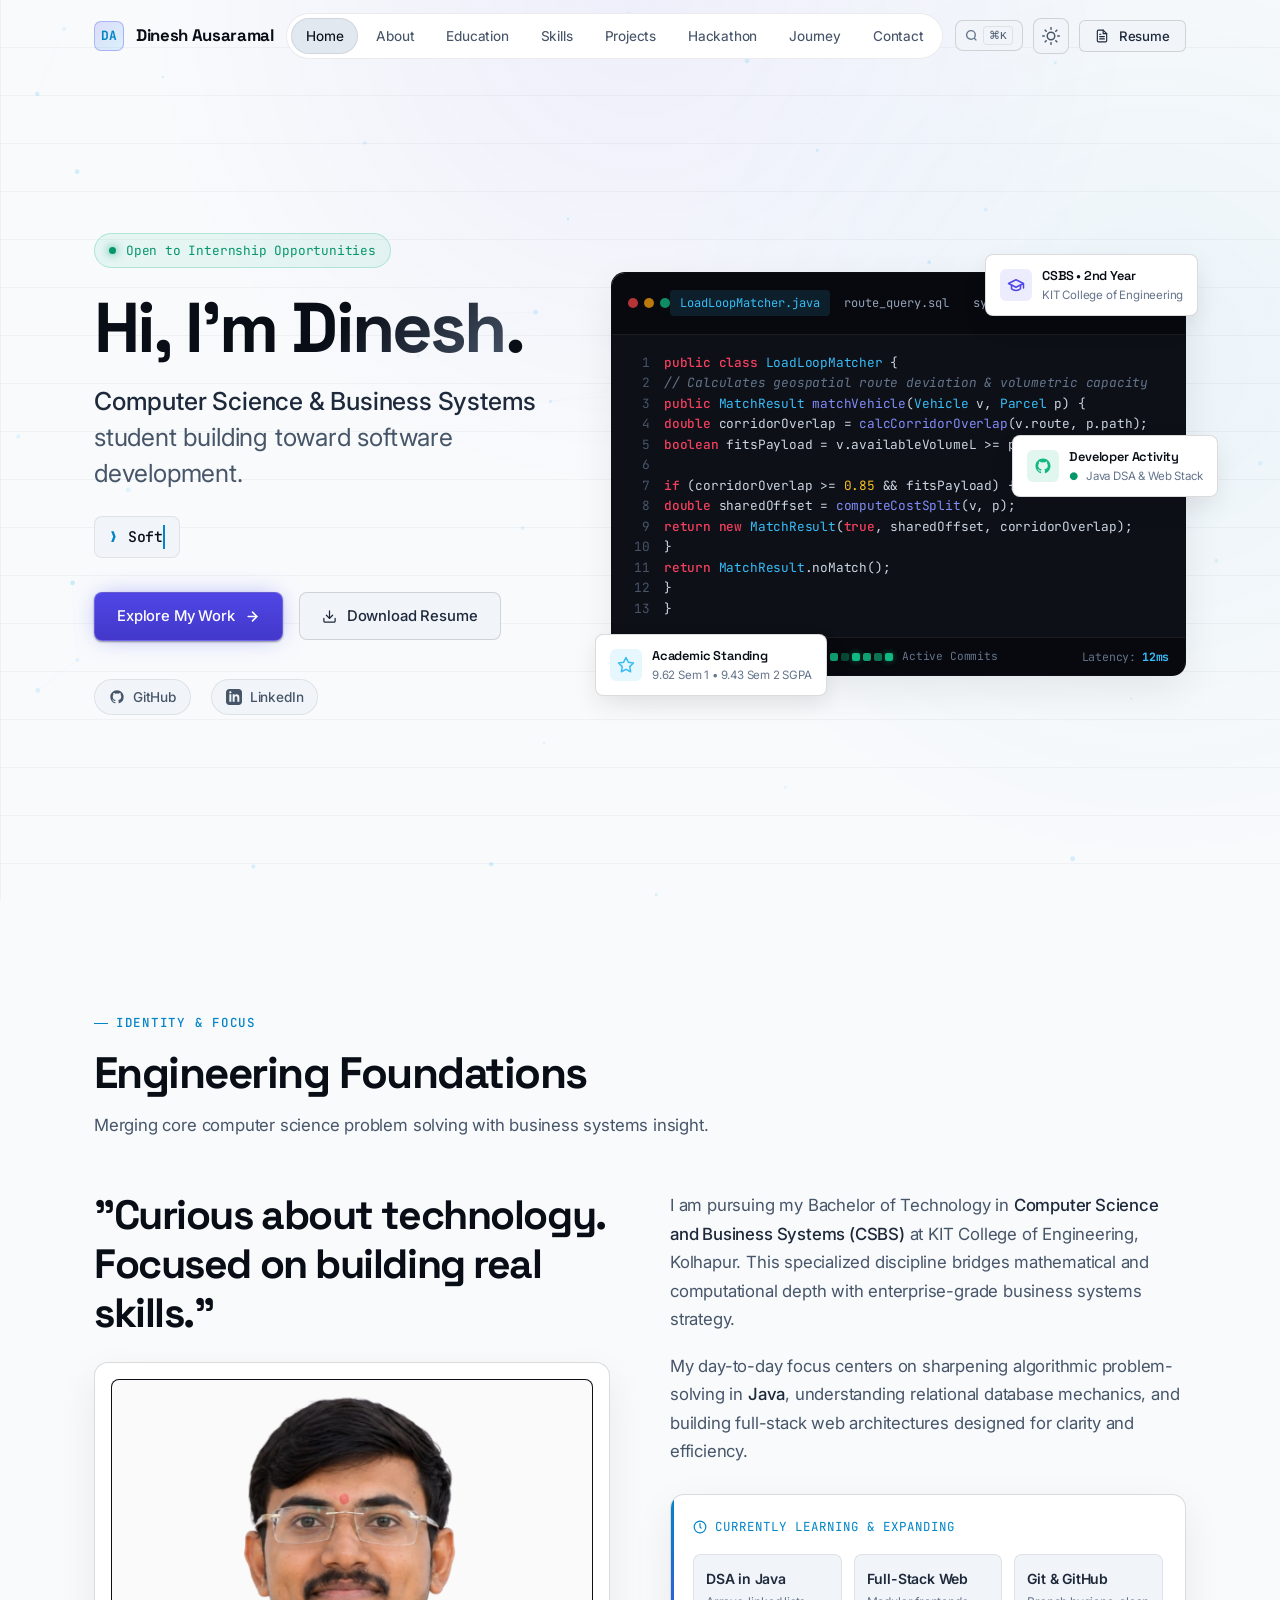
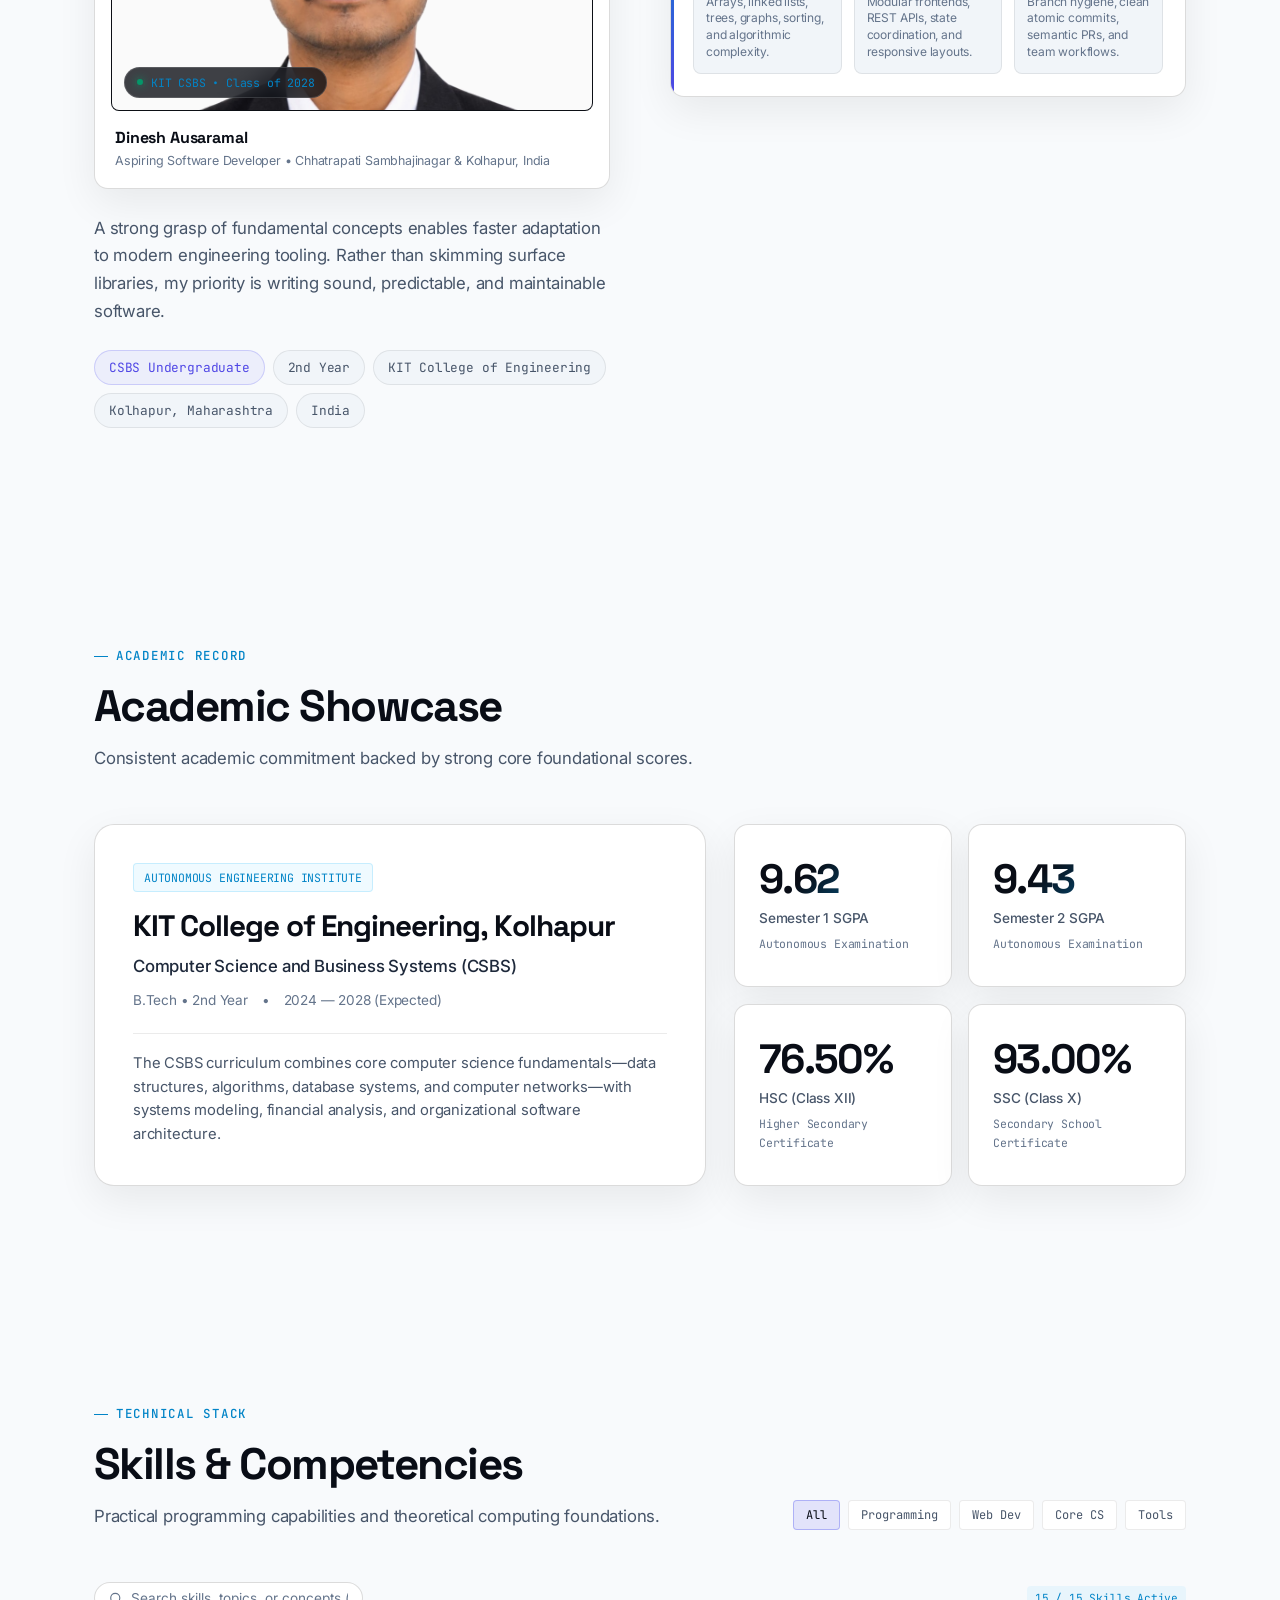
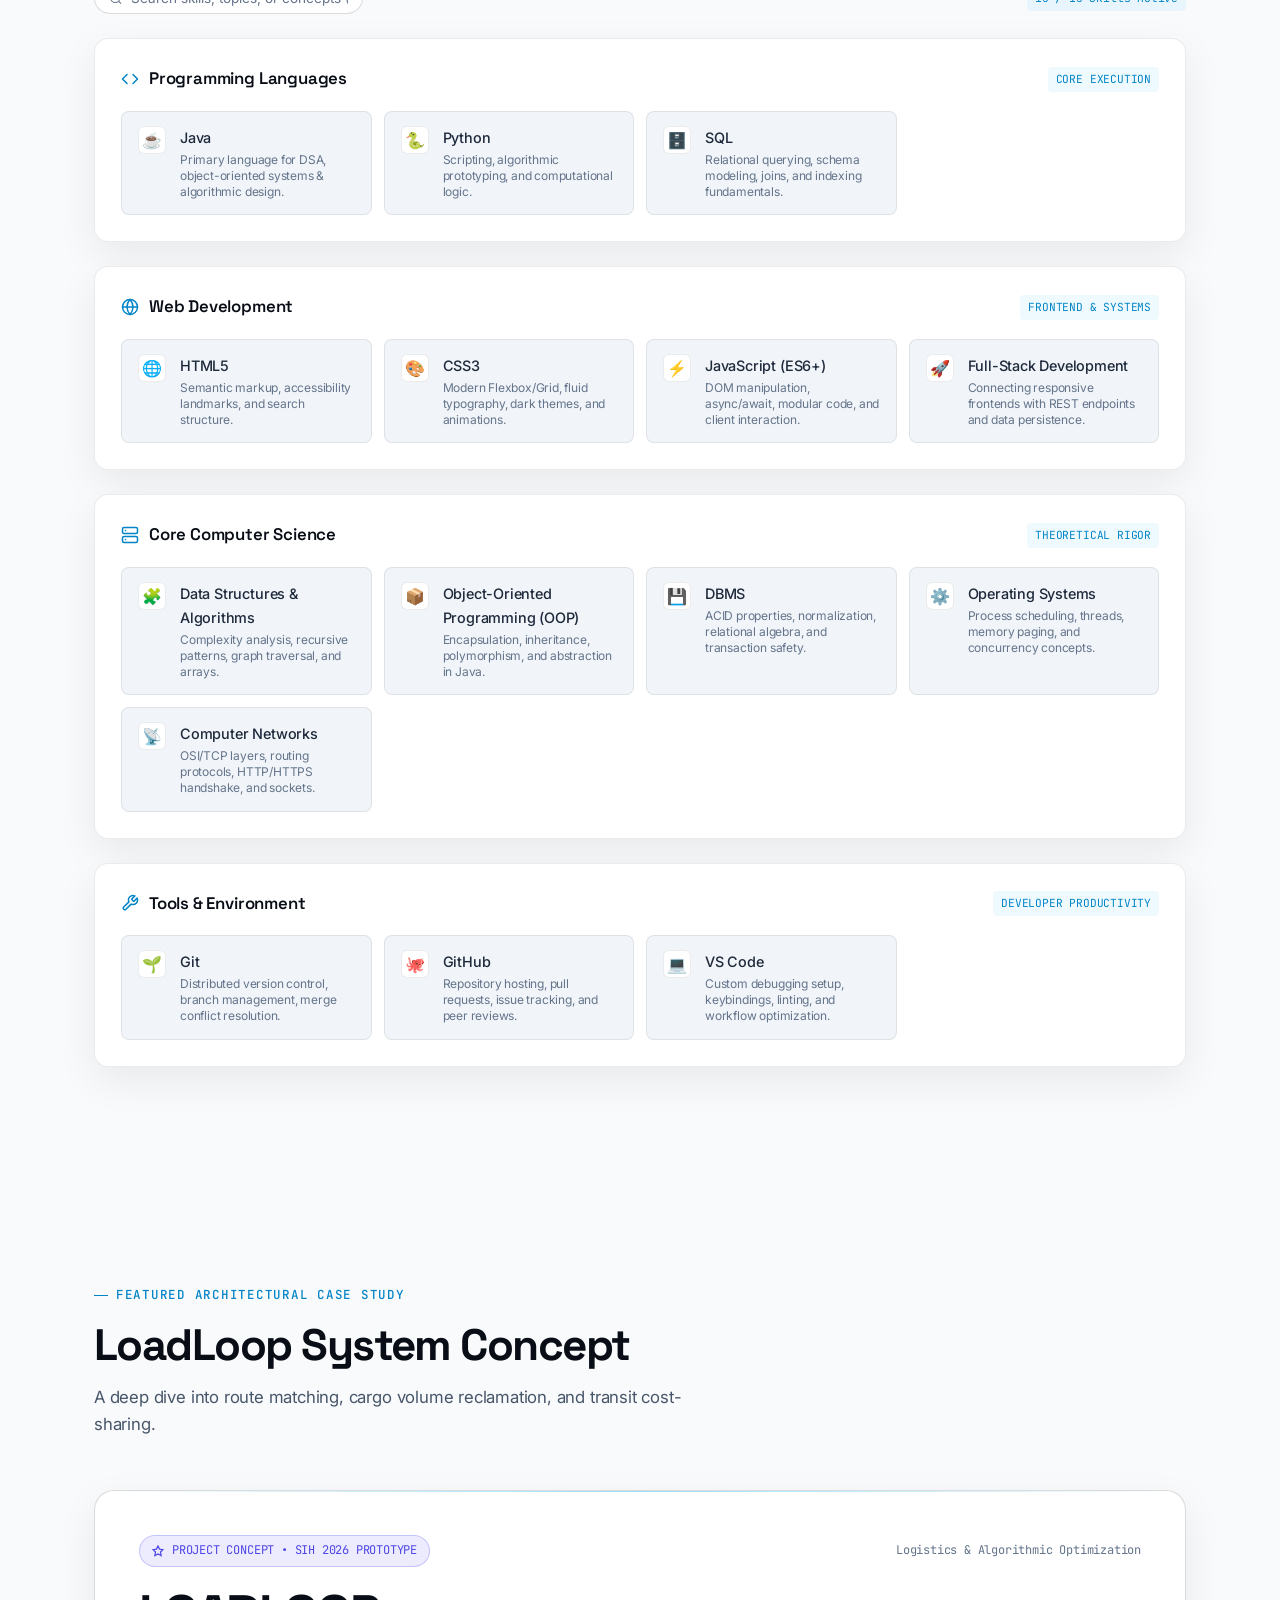
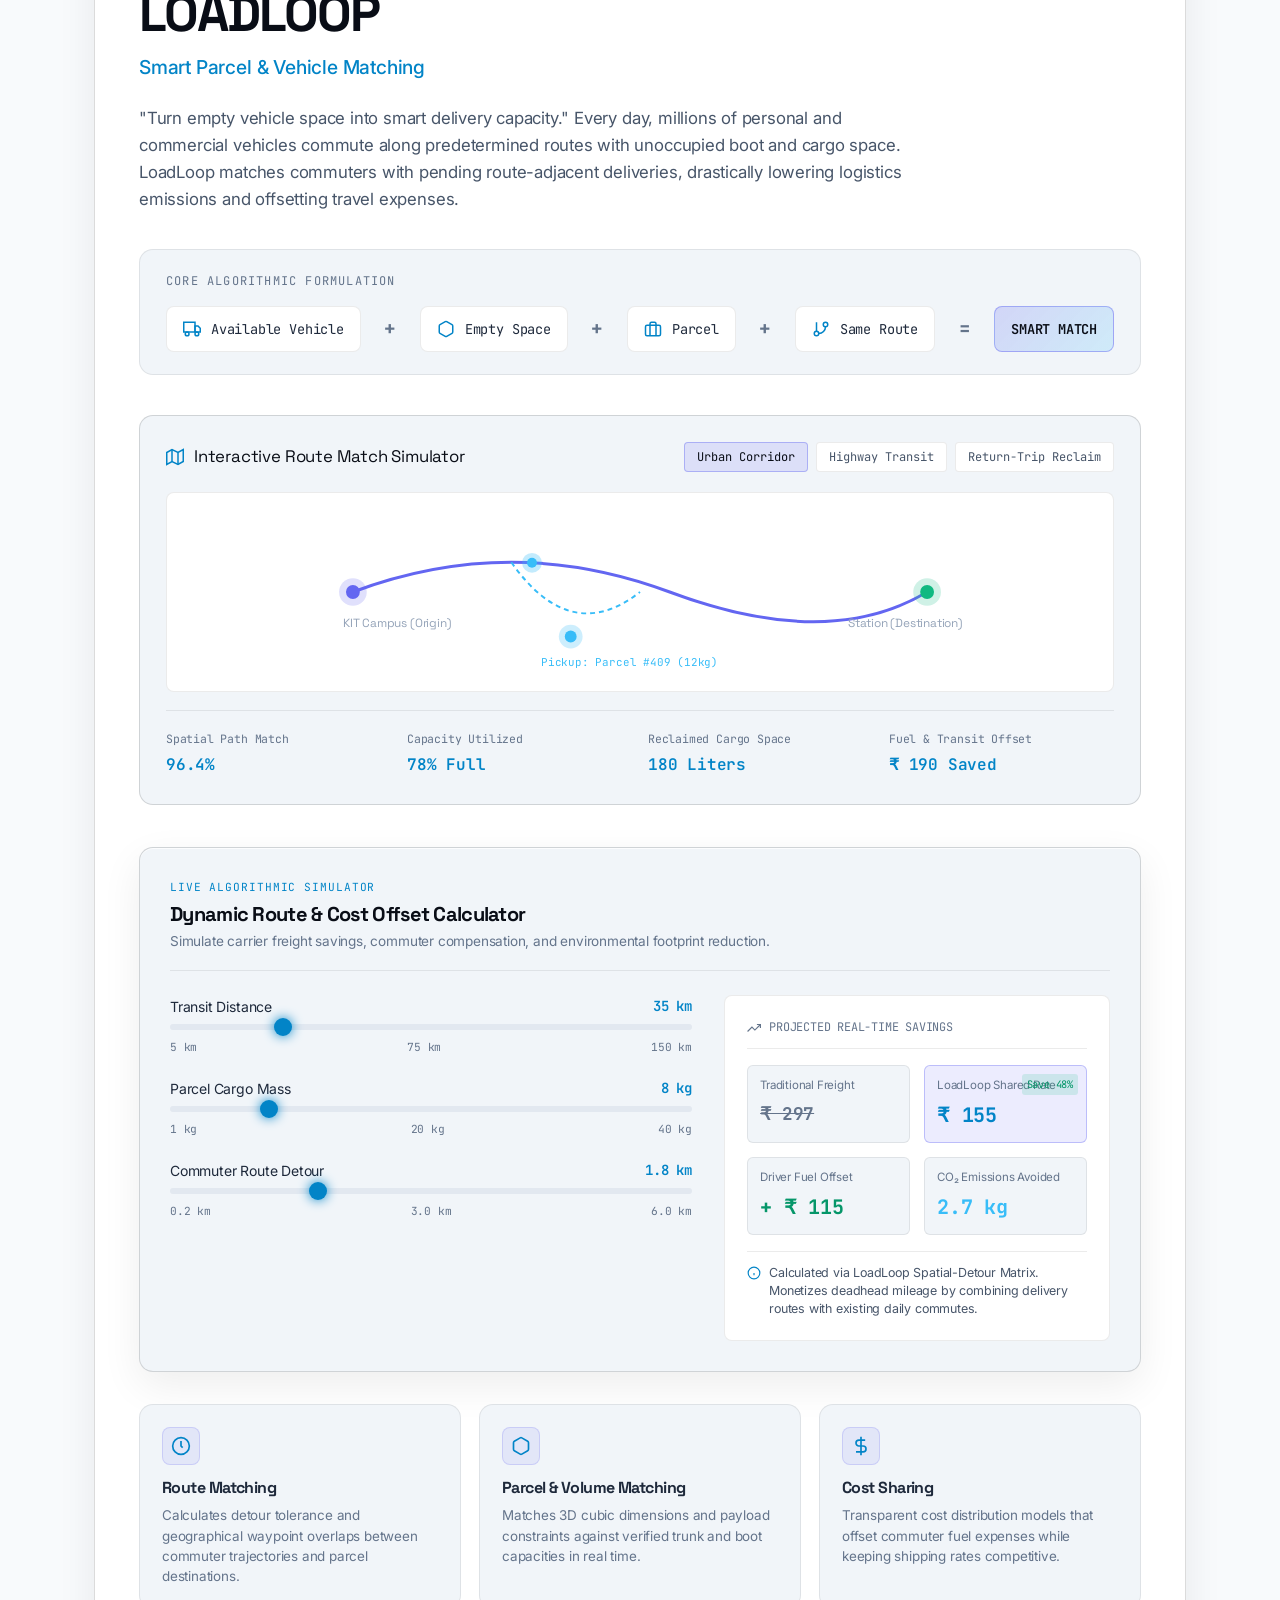
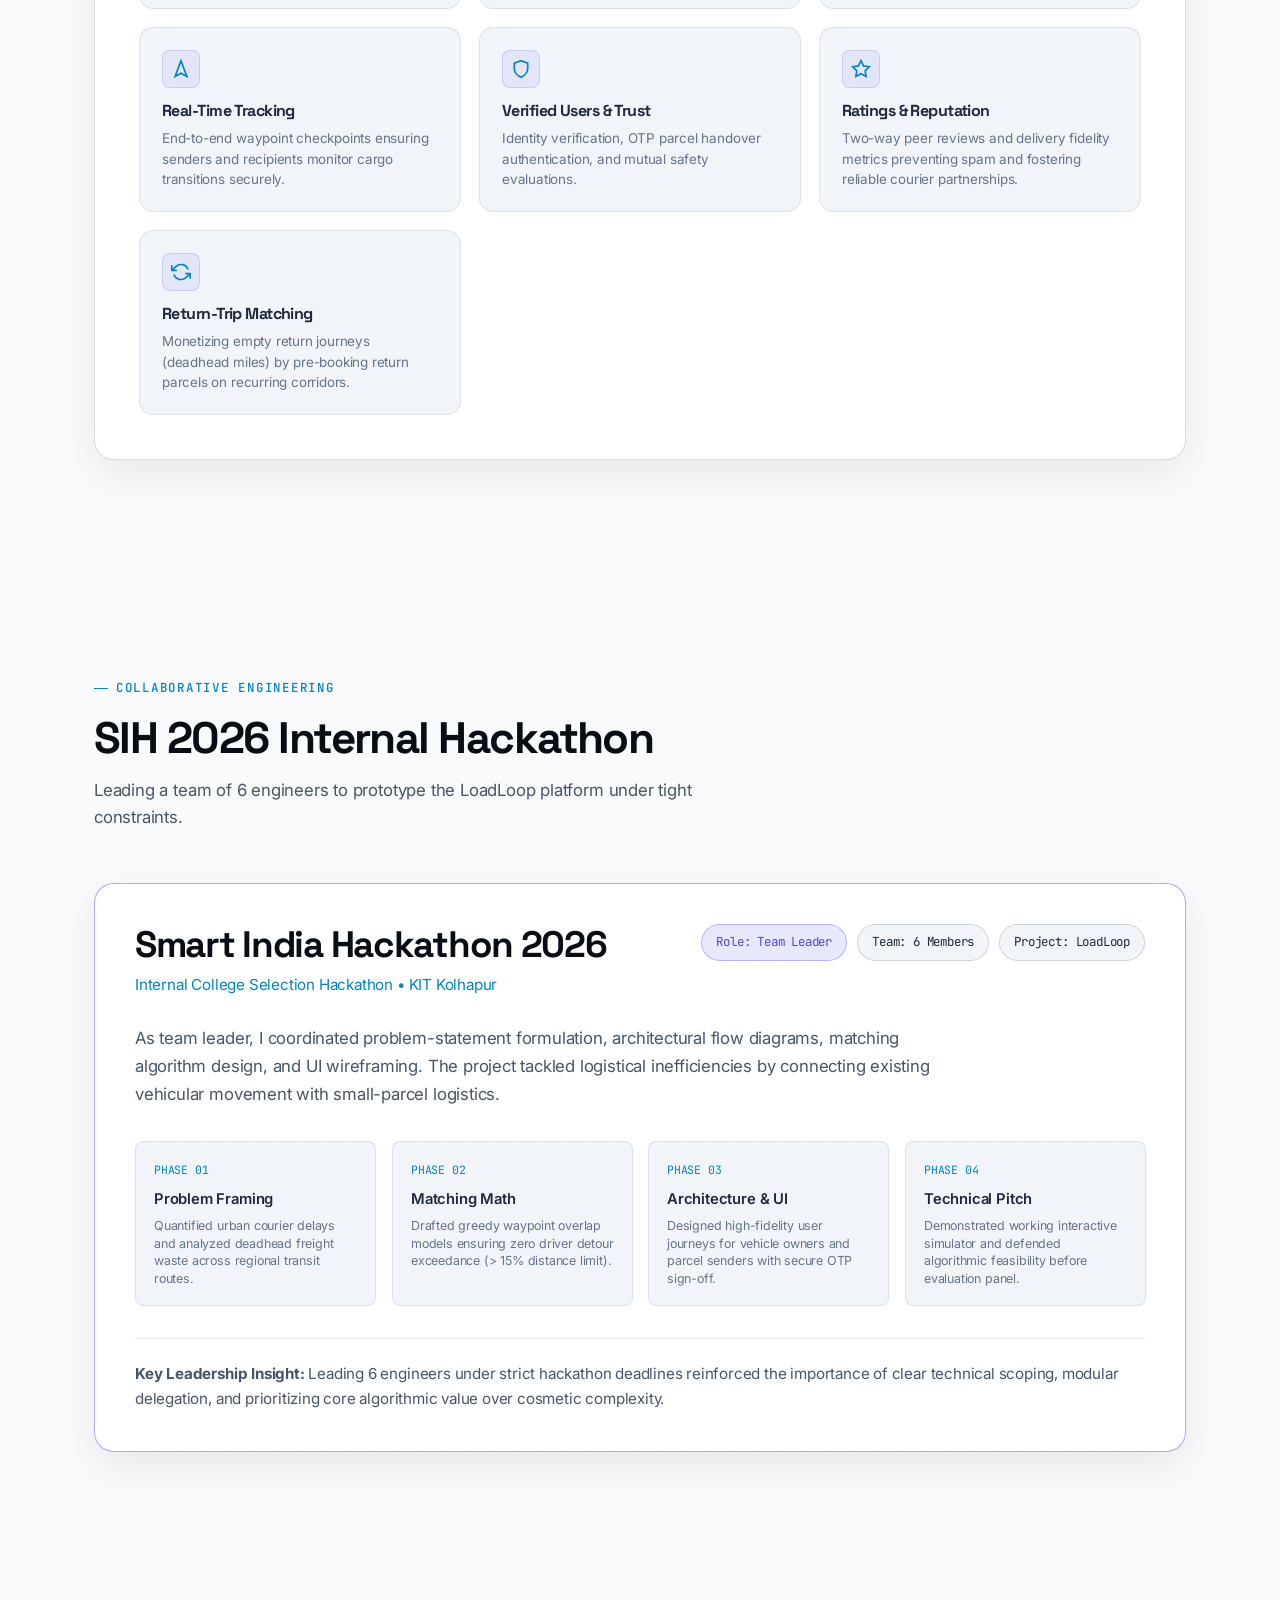
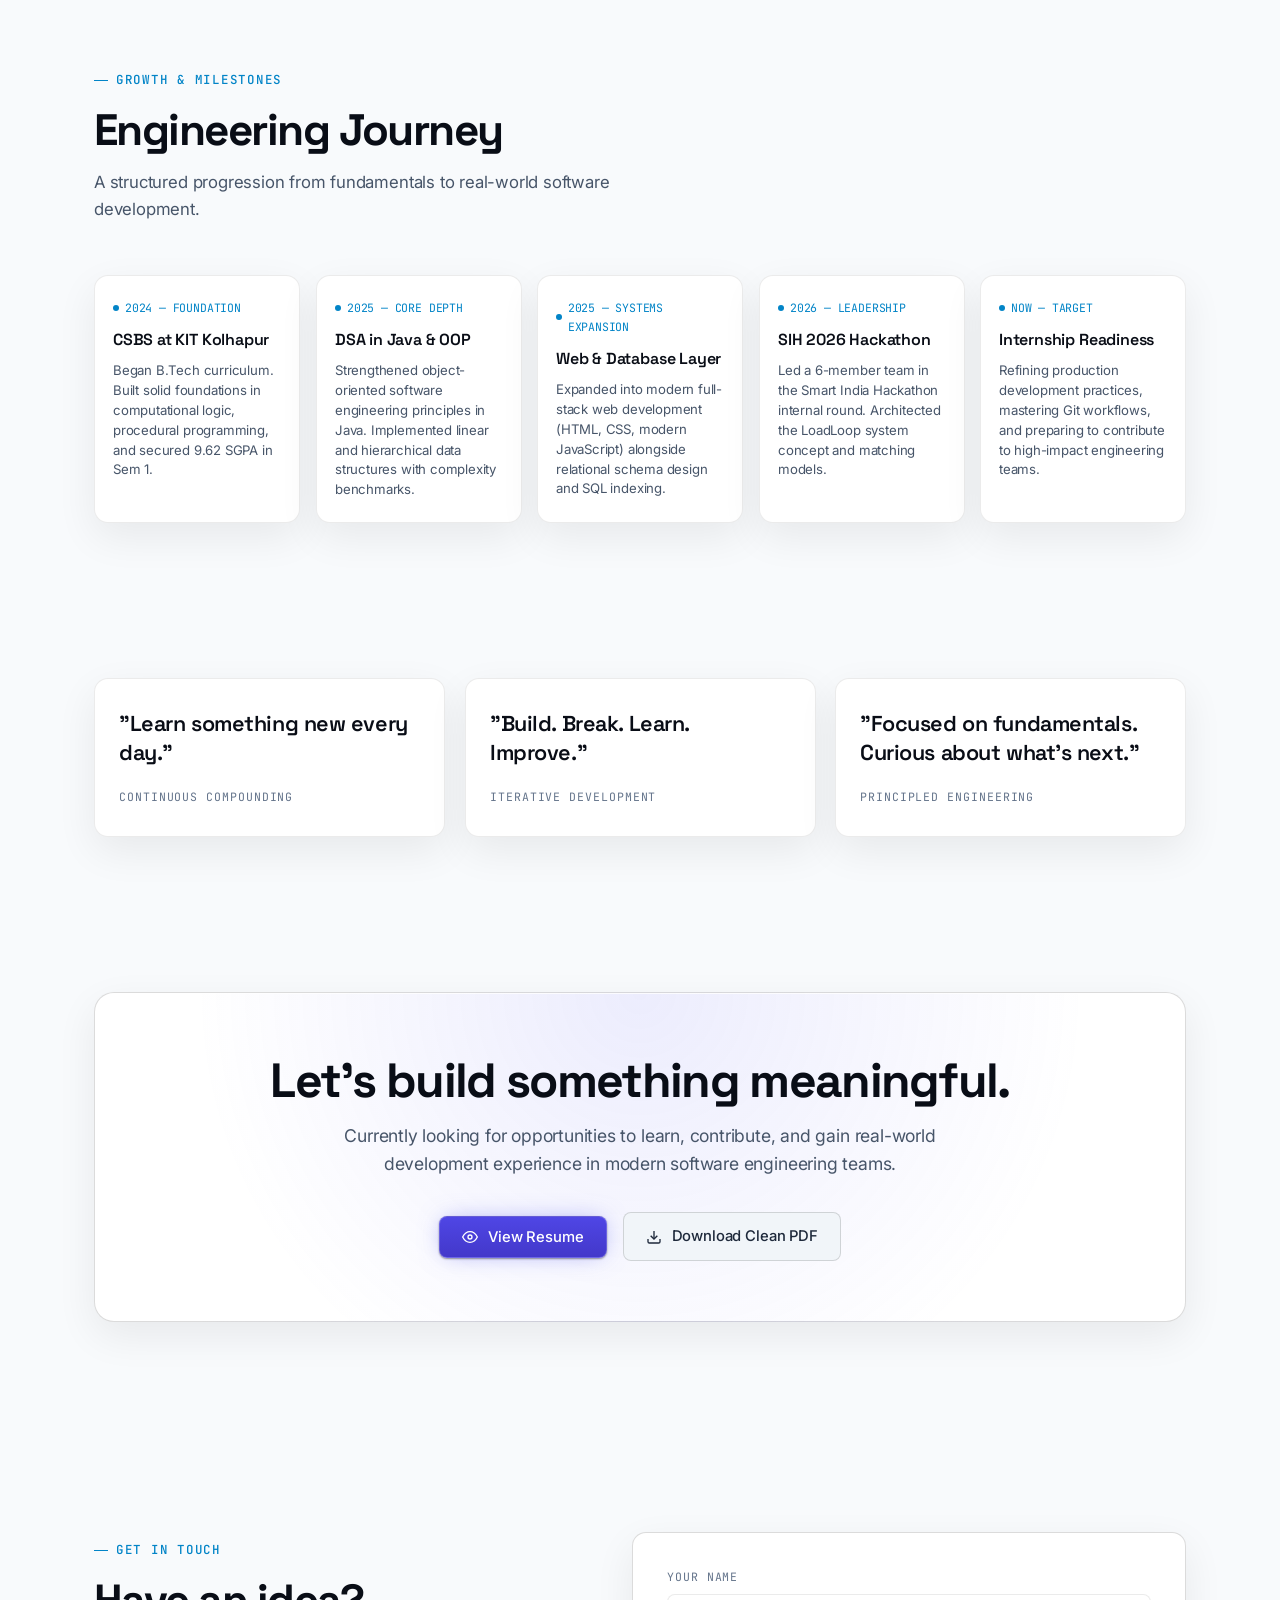
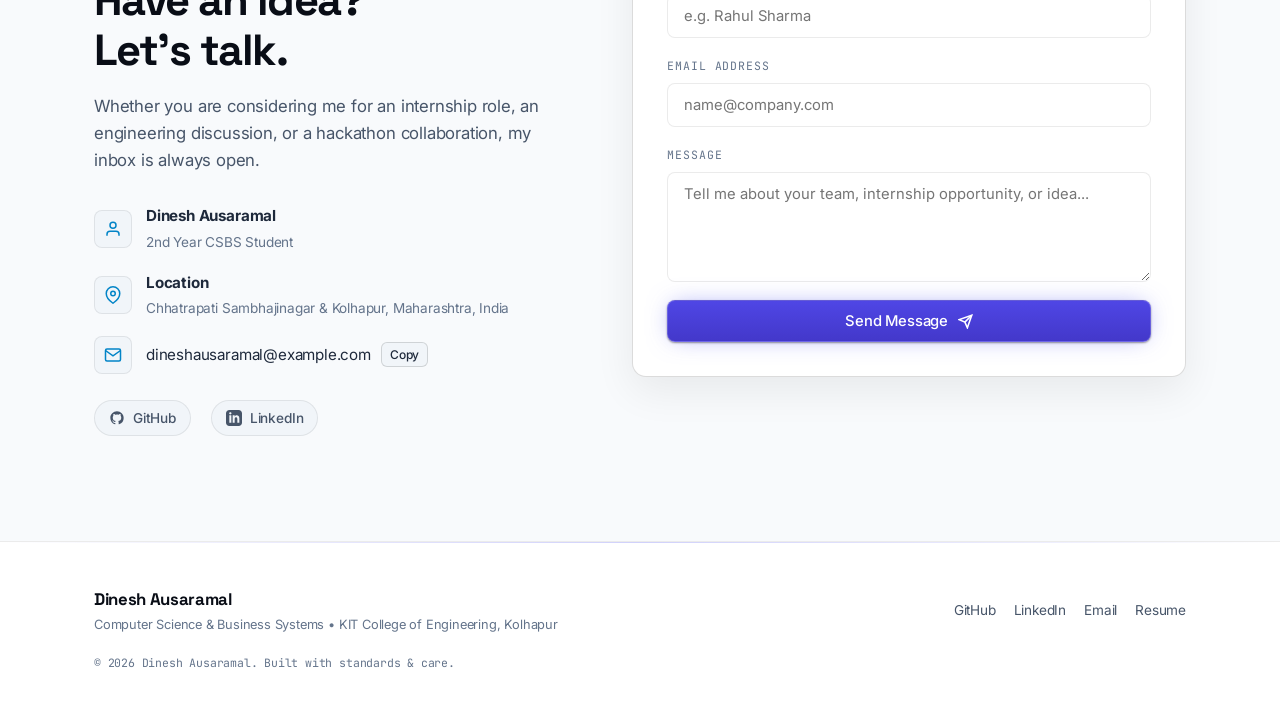
==== index.html @ 8b3458a4 "Initial commit: Dinesh Ausaramal Portfolio for Vercel deployment" ====
<!DOCTYPE html>
<html lang="en">
<head>
  <meta charset="UTF-8">
  <meta name="viewport" content="width=device-width, initial-scale=1.0">
  <title>Dinesh Ausaramal — Computer Science & Business Systems | Software Developer</title>
  <meta name="description" content="Portfolio of Dinesh Ausaramal, 2nd-year CSBS student at KIT College of Engineering, Kolhapur. Focused on DSA in Java, full-stack web development, and algorithmic systems.">
  <meta name="theme-color" content="#07080a">
  
  <!-- Modern Google Fonts: Space Grotesk (Display), Inter (Body), JetBrains Mono (Technical) -->
  <link rel="preconnect" href="https://fonts.googleapis.com">
  <link rel="preconnect" href="https://fonts.gstatic.com" crossorigin>
  <link href="https://fonts.googleapis.com/css2?family=Inter:wght@300;400;500;600;700&family=JetBrains+Mono:wght@400;500;600&family=Space+Grotesk:wght@500;600;700&display=swap" rel="stylesheet">
  
  <!-- Main Stylesheet -->
  <link rel="stylesheet" href="styles.css">
</head>
<body>

  <!-- Top Fixed Scroll Progress Indicator -->
  <div id="scroll-progress" aria-hidden="true"></div>

  <!-- Cursor Ambient Spotlight (Desktop Only) -->
  <div id="cursor-spotlight" aria-hidden="true"></div>

  <!-- ==========================================================================
       SITE HEADER / FLOATING NAVIGATION
       ========================================================================== -->
  <header class="site-header" role="banner">
    <div class="container nav-container">
      <a href="#hero" class="nav-brand" aria-label="Dinesh Ausaramal - Home">
        <span class="brand-badge">DA</span>
        <span>Dinesh Ausaramal</span>
      </a>

      <nav aria-label="Main Navigation">
        <ul class="nav-menu">
          <li><a href="#hero" class="nav-link active">Home</a></li>
          <li><a href="#about" class="nav-link">About</a></li>
          <li><a href="#education" class="nav-link">Education</a></li>
          <li><a href="#skills" class="nav-link">Skills</a></li>
          <li><a href="#projects" class="nav-link">Projects</a></li>
          <li><a href="#hackathon" class="nav-link">Hackathon</a></li>
          <li><a href="#journey" class="nav-link">Journey</a></li>
          <li><a href="#contact" class="nav-link">Contact</a></li>
        </ul>
      </nav>

      <div class="nav-actions">
        <button class="cmd-palette-btn" id="cmd-palette-trigger" aria-label="Open Command Palette (Ctrl+K)" title="Quick Actions & Search (Ctrl+K)">
          <svg width="13" height="13" viewBox="0 0 24 24" fill="none" stroke="currentColor" stroke-width="2.5"><circle cx="11" cy="11" r="8"/><line x1="21" y1="21" x2="16.65" y2="16.65"/></svg>
          <kbd>⌘K</kbd>
        </button>
        <button class="theme-toggle-btn" id="theme-toggle" aria-label="Toggle theme" title="Toggle theme">
          <svg class="sun-icon" width="18" height="18" viewBox="0 0 24 24" fill="none" stroke="currentColor" stroke-width="2" stroke-linecap="round" stroke-linejoin="round" aria-hidden="true"><circle cx="12" cy="12" r="5"/><line x1="12" y1="1" x2="12" y2="3"/><line x1="12" y1="21" x2="12" y2="23"/><line x1="4.22" y1="4.22" x2="5.64" y2="5.64"/><line x1="18.36" y1="18.36" x2="19.78" y2="19.78"/><line x1="1" y1="12" x2="3" y2="12"/><line x1="21" y1="12" x2="23" y2="12"/><line x1="4.22" y1="19.78" x2="5.64" y2="18.36"/><line x1="18.36" y1="5.64" x2="19.78" y2="4.22"/></svg>
          <svg class="moon-icon" width="18" height="18" viewBox="0 0 24 24" fill="none" stroke="currentColor" stroke-width="2" stroke-linecap="round" stroke-linejoin="round" aria-hidden="true"><path d="M21 12.79A9 9 0 1 1 11.21 3 7 7 0 0 0 21 12.79z"/></svg>
        </button>
        <button class="btn btn-secondary btn-sm" data-open-resume aria-label="View Resume">
          <svg width="14" height="14" viewBox="0 0 24 24" fill="none" stroke="currentColor" stroke-width="2" stroke-linecap="round" stroke-linejoin="round" aria-hidden="true"><path d="M14 2H6a2 2 0 0 0-2 2v16a2 2 0 0 0 2 2h12a2 2 0 0 0 2-2V8z"/><polyline points="14 2 14 8 20 8"/><line x1="16" y1="13" x2="8" y2="13"/><line x1="16" y1="17" x2="8" y2="17"/><polyline points="10 9 9 9 8 9"/></svg>
          <span>Resume</span>
        </button>
        <button class="mobile-menu-btn" id="mobile-menu-toggle" aria-label="Open Navigation Menu" aria-expanded="false">
          <svg width="20" height="20" viewBox="0 0 24 24" fill="none" stroke="currentColor" stroke-width="2" stroke-linecap="round" stroke-linejoin="round" aria-hidden="true"><line x1="3" y1="12" x2="21" y2="12"/><line x1="3" y1="6" x2="21" y2="6"/><line x1="3" y1="18" x2="21" y2="18"/></svg>
        </button>
      </div>
    </div>
  </header>

  <!-- Mobile Drawer Menu -->
  <div class="mobile-drawer-backdrop" id="mobile-drawer-backdrop" aria-hidden="true"></div>
  <aside class="mobile-drawer" id="mobile-drawer" aria-label="Mobile Navigation">
    <div>
      <div style="display: flex; justify-content: space-between; align-items: center;">
        <span class="nav-brand">
          <span class="brand-badge">DA</span>
          <span>Dinesh Ausaramal</span>
        </span>
        <button class="mobile-drawer-close" id="mobile-drawer-close" aria-label="Close menu">✕</button>
      </div>
      <ul class="mobile-nav-links">
        <li><a href="#hero">Home</a></li>
        <li><a href="#about">About</a></li>
        <li><a href="#education">Education</a></li>
        <li><a href="#skills">Skills</a></li>
        <li><a href="#projects">Projects</a></li>
        <li><a href="#hackathon">Hackathon</a></li>
        <li><a href="#journey">Journey</a></li>
        <li><a href="#contact">Contact</a></li>
      </ul>
      <div style="display: flex; justify-content: space-between; align-items: center; margin-top: 24px; padding-top: 16px; border-top: 1px solid var(--border-subtle);">
        <span style="font-size: 0.85rem; color: var(--text-muted);">Interface Theme</span>
        <button class="theme-toggle-btn" id="theme-toggle-mobile" aria-label="Toggle theme">
          <svg class="sun-icon" width="18" height="18" viewBox="0 0 24 24" fill="none" stroke="currentColor" stroke-width="2" stroke-linecap="round" stroke-linejoin="round" aria-hidden="true"><circle cx="12" cy="12" r="5"/><line x1="12" y1="1" x2="12" y2="3"/><line x1="12" y1="21" x2="12" y2="23"/><line x1="4.22" y1="4.22" x2="5.64" y2="5.64"/><line x1="18.36" y1="18.36" x2="19.78" y2="19.78"/><line x1="1" y1="12" x2="3" y2="12"/><line x1="21" y1="12" x2="23" y2="12"/><line x1="4.22" y1="19.78" x2="5.64" y2="18.36"/><line x1="18.36" y1="5.64" x2="19.78" y2="4.22"/></svg>
          <svg class="moon-icon" width="18" height="18" viewBox="0 0 24 24" fill="none" stroke="currentColor" stroke-width="2" stroke-linecap="round" stroke-linejoin="round" aria-hidden="true"><path d="M21 12.79A9 9 0 1 1 11.21 3 7 7 0 0 0 21 12.79z"/></svg>
        </button>
      </div>
    </div>
    <div style="display: flex; flex-direction: column; gap: 10px; margin-top: 24px;">
      <button class="btn btn-primary" style="width: 100%;" data-open-resume>View Resume</button>
      <a href="resume.html" target="_blank" class="btn btn-secondary" style="width: 100%; font-size: 0.85rem;">Download PDF</a>
    </div>
  </aside>

  <!-- ==========================================================================
       1. HERO SECTION
       ========================================================================== -->
  <section id="hero" class="hero-section">
    <!-- Interactive Constellation Particles Canvas -->
    <canvas id="hero-canvas" class="hero-canvas" aria-hidden="true"></canvas>

    <div class="container">
      <div class="hero-grid">
        
        <!-- Left: Editorial Identity & Pitch -->
        <div class="hero-content reveal">
          <div class="hero-status">
            <span class="status-dot" aria-hidden="true"></span>
            <span>Open to Internship Opportunities</span>
          </div>

          <h1 class="hero-title">
            Hi, I'm <span class="name-highlight">Dinesh</span>.
          </h1>

          <p class="hero-subtitle">
            <strong>Computer Science & Business Systems</strong> student building toward software development.
          </p>

          <!-- Interactive Typing Cycler -->
          <div class="hero-cycler" aria-label="Professional focus">
            <span class="prompt-arrow">❯</span>
            <span id="typing-text" class="typing-text">Software Developer</span>
          </div>

          <!-- Action CTA Buttons -->
          <div class="hero-cta">
            <a href="#projects" class="btn btn-primary">
              <span>Explore My Work</span>
              <svg width="15" height="15" viewBox="0 0 24 24" fill="none" stroke="currentColor" stroke-width="2.5" stroke-linecap="round" stroke-linejoin="round" aria-hidden="true"><line x1="5" y1="12" x2="19" y2="12"/><polyline points="12 5 19 12 12 19"/></svg>
            </a>
            <a href="resume.html" target="_blank" class="btn btn-secondary">
              <svg width="15" height="15" viewBox="0 0 24 24" fill="none" stroke="currentColor" stroke-width="2" stroke-linecap="round" stroke-linejoin="round" aria-hidden="true"><path d="M21 15v4a2 2 0 0 1-2 2H5a2 2 0 0 1-2-2v-4"/><polyline points="7 10 12 15 17 10"/><line x1="12" y1="15" x2="12" y2="3"/></svg>
              <span>Download Resume</span>
            </a>
          </div>

          <!-- Social Links -->
          <div class="hero-socials">
            <a href="https://github.com/mrdineshausaramal-maker" target="_blank" rel="noopener noreferrer" class="social-link" aria-label="Dinesh on GitHub">
              <svg viewBox="0 0 24 24" fill="currentColor"><path d="M12 2C6.477 2 2 6.484 2 12.017c0 4.425 2.865 8.18 6.839 9.504.5.092.682-.217.682-.483 0-.237-.008-.868-.013-1.703-2.782.605-3.369-1.343-3.369-1.343-.454-1.158-1.11-1.466-1.11-1.466-.908-.62.069-.608.069-.608 1.003.07 1.53 1.032 1.53 1.032.892 1.53 2.341 1.088 2.91.832.092-.647.35-1.088.636-1.338-2.22-.253-4.555-1.113-4.555-4.951 0-1.093.39-1.988 1.029-2.688-.103-.253-.446-1.272.098-2.65 0 0 .84-.27 2.75 1.026A9.564 9.564 0 0112 6.844c.85.004 1.705.115 2.504.337 1.909-1.296 2.747-1.027 2.747-1.027.546 1.379.202 2.398.1 2.651.64.7 1.028 1.595 1.028 2.688 0 3.848-2.339 4.695-4.566 4.943.359.309.678.92.678 1.855 0 1.338-.012 2.419-.012 2.747 0 .268.18.58.688.482A10.019 10.019 0 0022 12.017C22 6.484 17.522 2 12 2z"/></svg>
              <span>GitHub</span>
            </a>
            <a href="https://www.linkedin.com/in/dinesh-ausaramal-25290b387" target="_blank" rel="noopener noreferrer" class="social-link" aria-label="Dinesh on LinkedIn">
              <svg viewBox="0 0 24 24" fill="currentColor"><path d="M19 0h-14c-2.761 0-5 2.239-5 5v14c0 2.761 2.239 5 5 5h14c2.762 0 5-2.239 5-5v-14c0-2.761-2.238-5-5-5zm-11 19h-3v-11h3v11zm-1.5-12.268c-.966 0-1.75-.79-1.75-1.764s.784-1.764 1.75-1.764 1.75.79 1.75 1.764-.783 1.764-1.75 1.764zm13.5 12.268h-3v-5.604c0-3.368-4-3.113-4 0v5.604h-3v-11h3v1.765c1.396-2.586 7-2.777 7 2.476v6.759z"/></svg>
              <span>LinkedIn</span>
            </a>
          </div>
        </div>

        <!-- Right: Abstract Developer Artifact (Interactive Precision Code Window) -->
        <div class="hero-artifact reveal reveal-delay-1">
          <!-- Floating Badge Top Right -->
          <div class="hero-floating-card card-pos-1">
            <div class="floating-icon">
              <svg width="18" height="18" viewBox="0 0 24 24" fill="none" stroke="currentColor" stroke-width="2" stroke-linecap="round" stroke-linejoin="round"><path d="M22 10v6M2 10l10-5 10 5-10 5z"/><path d="M6 12v5c3 3 9 3 12 0v-5"/></svg>
            </div>
            <div class="floating-meta">
              <div class="title">CSBS • 2nd Year</div>
              <div class="desc">KIT College of Engineering</div>
            </div>
          </div>

          <!-- Floating Badge Right Center (GitHub & Dev Activity) -->
          <div class="hero-floating-card card-pos-3">
            <div class="floating-icon" style="background: rgba(16, 185, 129, 0.12); color: #10b981;">
              <svg viewBox="0 0 24 24" width="18" height="18" fill="currentColor"><path d="M12 2C6.477 2 2 6.484 2 12.017c0 4.425 2.865 8.18 6.839 9.504.5.092.682-.217.682-.483 0-.237-.008-.868-.013-1.703-2.782.605-3.369-1.343-3.369-1.343-.454-1.158-1.11-1.466-1.11-1.466-.908-.62.069-.608.069-.608 1.003.07 1.53 1.032 1.53 1.032.892 1.53 2.341 1.088 2.91.832.092-.647.35-1.088.636-1.338-2.22-.253-4.555-1.113-4.555-4.951 0-1.093.39-1.988 1.029-2.688-.103-.253-.446-1.272.098-2.65 0 0 .84-.27 2.75 1.026A9.564 9.564 0 0112 6.844c.85.004 1.705.115 2.504.337 1.909-1.296 2.747-1.027 2.747-1.027.546 1.379.202 2.398.1 2.651.64.7 1.028 1.595 1.028 2.688 0 3.848-2.339 4.695-4.566 4.943.359.309.678.92.678 1.855 0 1.338-.012 2.419-.012 2.747 0 .268.18.58.688.482A10.019 10.019 0 0022 12.017C22 6.484 17.522 2 12 2z"/></svg>
            </div>
            <div class="floating-meta">
              <div class="title">Developer Activity</div>
              <div class="desc"><span class="commit-sparkle">●</span> Java DSA & Web Stack</div>
            </div>
          </div>

          <!-- Main Interactive Code Window -->
          <div class="code-window" id="code-window">
            <div class="code-header">
              <div class="window-dots">
                <span class="dot-red"></span>
                <span class="dot-yellow"></span>
                <span class="dot-green"></span>
              </div>
              <div class="code-tabs">
                <button class="code-tab active" data-lang="java">LoadLoopMatcher.java</button>
                <button class="code-tab" data-lang="sql">route_query.sql</button>
                <button class="code-tab" data-lang="sh">sys_status.sh</button>
              </div>
              <div style="display: flex; align-items: center; gap: 8px;">
                <span class="code-lang-tag" id="code-lang-tag">JAVA 21</span>
                <button class="code-run-btn" id="run-code-btn" aria-label="Execute simulation" title="Run Code in Simulation">
                  <svg width="11" height="11" viewBox="0 0 24 24" fill="currentColor"><polygon points="5 3 19 12 5 21 5 3"/></svg>
                  <span>Run</span>
                </button>
              </div>
            </div>

            <div class="code-body" id="code-display" role="region" aria-label="Interactive Code View">
              <!-- Rendered dynamically by script.js -->
            </div>

            <!-- Interactive Live Terminal Output Drawer -->
            <div class="code-terminal" id="code-terminal" style="display: none;" aria-live="polite">
              <div class="term-header">
                <span>● TERMINAL EXECUTION LOG</span>
                <span class="term-close-btn" id="term-close-btn" title="Close Terminal">✕</span>
              </div>
              <div class="term-body" id="term-logs"></div>
            </div>

            <div class="code-footer">
              <div class="footer-metric">
                <span class="dot"></span>
                <span>Build: Passing</span>
              </div>
              <div class="github-mini-activity" title="Developer Commit Stream">
                <span class="act-cell lvl-2"></span>
                <span class="act-cell lvl-3"></span>
                <span class="act-cell lvl-1"></span>
                <span class="act-cell lvl-4"></span>
                <span class="act-cell lvl-3"></span>
                <span class="act-cell lvl-2"></span>
                <span class="act-cell lvl-4"></span>
                <span class="act-label">Active Commits</span>
              </div>
              <div class="footer-metric">
                <span>Latency: </span>
                <strong id="code-latency" style="color: #38bdf8;">12ms</strong>
              </div>
            </div>
          </div>

          <!-- Floating Badge Bottom Left -->
          <div class="hero-floating-card card-pos-2">
            <div class="floating-icon" style="background: rgba(56, 189, 248, 0.12); color: #38bdf8;">
              <svg width="18" height="18" viewBox="0 0 24 24" fill="none" stroke="currentColor" stroke-width="2" stroke-linecap="round" stroke-linejoin="round"><polygon points="12 2 15.09 8.26 22 9.27 17 14.14 18.18 21.02 12 17.77 5.82 21.02 7 14.14 2 9.27 8.91 8.26 12 2"/></svg>
            </div>
            <div class="floating-meta">
              <div class="title">Academic Standing</div>
              <div class="desc">9.62 Sem 1 • 9.43 Sem 2 SGPA</div>
            </div>
          </div>
        </div>

      </div>
    </div>
  </section>

  <!-- ==========================================================================
       2. ABOUT SECTION (Editorial Split Layout)
       ========================================================================== -->
  <section id="about" class="section">
    <div class="container">
      <div class="section-header reveal">
        <span class="section-label">Identity & Focus</span>
        <h2 class="section-title">Engineering Foundations</h2>
        <p class="section-desc">Merging core computer science problem solving with business systems insight.</p>
      </div>

      <div class="about-grid">
        <!-- Left: Large Statement, Portrait Card & Metadata Chips -->
        <div class="reveal">
          <div class="about-statement">
            "Curious about technology.<br>
            Focused on building real skills."
          </div>

          <!-- Editorial Portrait Card -->
          <div class="about-portrait-card">
            <div class="portrait-image-wrapper">
              <img src="profile.jpg" alt="Dinesh Ausaramal — Computer Science and Business Systems Student" class="portrait-img" loading="lazy">
              <div class="portrait-badge">
                <span class="badge-dot"></span>
                <span>KIT CSBS • Class of 2028</span>
              </div>
            </div>
            <div class="portrait-caption">
              <strong>Dinesh Ausaramal</strong>
              <span>Aspiring Software Developer • Chhatrapati Sambhajinagar & Kolhapur, India</span>
            </div>
          </div>

          <p style="font-size: 1.05rem; color: var(--text-secondary); margin-bottom: 24px;">
            A strong grasp of fundamental concepts enables faster adaptation to modern engineering tooling. Rather than skimming surface libraries, my priority is writing sound, predictable, and maintainable software.
          </p>

          <div class="about-chips">
            <span class="chip chip-accent">CSBS Undergraduate</span>
            <span class="chip">2nd Year</span>
            <span class="chip">KIT College of Engineering</span>
            <span class="chip">Kolhapur, Maharashtra</span>
            <span class="chip">India</span>
          </div>
        </div>

        <!-- Right: Professional Narrative & Learning Tracker -->
        <div class="reveal reveal-delay-1">
          <div class="about-bio">
            <p>
              I am pursuing my Bachelor of Technology in <strong>Computer Science and Business Systems (CSBS)</strong> at KIT College of Engineering, Kolhapur. This specialized discipline bridges mathematical and computational depth with enterprise-grade business systems strategy.
            </p>
            <p>
              My day-to-day focus centers on sharpening algorithmic problem-solving in <strong>Java</strong>, understanding relational database mechanics, and building full-stack web architectures designed for clarity and efficiency.
            </p>
          </div>

          <!-- Currently Learning Showcase -->
          <div class="learning-card">
            <div class="learning-header">
              <svg width="14" height="14" viewBox="0 0 24 24" fill="none" stroke="currentColor" stroke-width="2" stroke-linecap="round" stroke-linejoin="round"><circle cx="12" cy="12" r="10"/><polyline points="12 6 12 12 14 14"/></svg>
              <span>Currently Learning & Expanding</span>
            </div>
            <div class="learning-grid">
              <div class="learning-item">
                <div class="learning-title">DSA in Java</div>
                <div class="learning-desc">Arrays, linked lists, trees, graphs, sorting, and algorithmic complexity.</div>
              </div>
              <div class="learning-item">
                <div class="learning-title">Full-Stack Web</div>
                <div class="learning-desc">Modular frontends, REST APIs, state coordination, and responsive layouts.</div>
              </div>
              <div class="learning-item">
                <div class="learning-title">Git & GitHub</div>
                <div class="learning-desc">Branch hygiene, clean atomic commits, semantic PRs, and team workflows.</div>
              </div>
            </div>
          </div>

        </div>
      </div>
    </div>
  </section>

  <!-- ==========================================================================
       3. EDUCATION SECTION (Academic Showcase)
       ========================================================================== -->
  <section id="education" class="section">
    <div class="container">
      <div class="section-header reveal">
        <span class="section-label">Academic Record</span>
        <h2 class="section-title">Academic Showcase</h2>
        <p class="section-desc">Consistent academic commitment backed by strong core foundational scores.</p>
      </div>

      <div class="edu-wrapper">
        <!-- Main Institutional Card -->
        <div class="edu-main-card reveal">
          <div>
            <span class="edu-badge">AUTONOMOUS ENGINEERING INSTITUTE</span>
            <h3 class="edu-institute">KIT College of Engineering, Kolhapur</h3>
            <div class="edu-degree">Computer Science and Business Systems (CSBS)</div>
            <div class="edu-meta">
              <span>B.Tech • 2nd Year</span>
              <span>•</span>
              <span>2024 — 2028 (Expected)</span>
            </div>
          </div>

          <div class="edu-curriculum">
            <p>
              The CSBS curriculum combines core computer science fundamentals—data structures, algorithms, database systems, and computer networks—with systems modeling, financial analysis, and organizational software architecture.
            </p>
          </div>
        </div>

        <!-- Academic Performance Metrics Grid -->
        <div class="edu-metrics-grid">
          <div class="metric-card reveal reveal-delay-1">
            <div class="metric-number accent">9.62</div>
            <div class="metric-label">Semester 1 SGPA</div>
            <div class="metric-sub">Autonomous Examination</div>
          </div>

          <div class="metric-card reveal reveal-delay-2">
            <div class="metric-number accent">9.43</div>
            <div class="metric-label">Semester 2 SGPA</div>
            <div class="metric-sub">Autonomous Examination</div>
          </div>

          <div class="metric-card reveal reveal-delay-1">
            <div class="metric-number">76.50%</div>
            <div class="metric-label">HSC (Class XII)</div>
            <div class="metric-sub">Higher Secondary Certificate</div>
          </div>

          <div class="metric-card reveal reveal-delay-2">
            <div class="metric-number">93.00%</div>
            <div class="metric-label">SSC (Class X)</div>
            <div class="metric-sub">Secondary School Certificate</div>
          </div>
        </div>
      </div>
    </div>
  </section>

  <!-- ==========================================================================
       4. SKILLS SECTION (Interactive Technical Matrix)
       ========================================================================== -->
  <section id="skills" class="section">
    <div class="container">
      <div class="section-header reveal" style="display: flex; justify-content: space-between; align-items: flex-end; flex-wrap: wrap; gap: 20px;">
        <div>
          <span class="section-label">Technical Stack</span>
          <h2 class="section-title">Skills & Competencies</h2>
          <p class="section-desc">Practical programming capabilities and theoretical computing foundations.</p>
        </div>

        <!-- Skill Group Filter Buttons -->
        <div style="display: flex; gap: 8px; flex-wrap: wrap;" role="tablist" aria-label="Skills Filter">
          <button class="sim-btn skill-filter-btn active" data-filter="all" role="tab" aria-selected="true">All</button>
          <button class="sim-btn skill-filter-btn" data-filter="prog" role="tab" aria-selected="false">Programming</button>
          <button class="sim-btn skill-filter-btn" data-filter="web" role="tab" aria-selected="false">Web Dev</button>
          <button class="sim-btn skill-filter-btn" data-filter="core" role="tab" aria-selected="false">Core CS</button>
          <button class="sim-btn skill-filter-btn" data-filter="tools" role="tab" aria-selected="false">Tools</button>
        </div>
      </div>

      <!-- Live Skills Search & Counter Filter -->
      <div class="skills-filter-row">
        <div class="skill-search-wrapper">
          <svg width="15" height="15" viewBox="0 0 24 24" fill="none" stroke="currentColor" stroke-width="2"><circle cx="11" cy="11" r="8"/><line x1="21" y1="21" x2="16.65" y2="16.65"/></svg>
          <input type="text" id="skill-search-input" class="skill-search-input" placeholder="Search skills, topics, or concepts (e.g. Java, OOP, Git)..." aria-label="Search skills">
          <span class="clear-search-btn" id="clear-skill-search" style="display: none;" title="Clear search">✕</span>
        </div>
        <div class="category-tag" id="skills-match-count">15 / 15 Skills Active</div>
      </div>

      <div class="skills-container">

        <!-- Group 1: Programming Languages -->
        <div class="skills-category" data-group="prog">
          <div class="category-header">
            <div class="category-title">
              <svg width="18" height="18" viewBox="0 0 24 24" fill="none" stroke="currentColor" stroke-width="2" stroke-linecap="round" stroke-linejoin="round" style="color: var(--accent-cyan);"><polyline points="16 18 22 12 16 6"/><polyline points="8 6 2 12 8 18"/></svg>
              <span>Programming Languages</span>
            </div>
            <span class="category-tag">CORE EXECUTION</span>
          </div>
          <div class="skills-grid">
            <div class="skill-item">
              <div class="skill-icon">☕</div>
              <div class="skill-meta">
                <div class="skill-name">Java</div>
                <div class="skill-desc">Primary language for DSA, object-oriented systems & algorithmic design.</div>
              </div>
            </div>
            <div class="skill-item">
              <div class="skill-icon">🐍</div>
              <div class="skill-meta">
                <div class="skill-name">Python</div>
                <div class="skill-desc">Scripting, algorithmic prototyping, and computational logic.</div>
              </div>
            </div>
            <div class="skill-item">
              <div class="skill-icon">🗄️</div>
              <div class="skill-meta">
                <div class="skill-name">SQL</div>
                <div class="skill-desc">Relational querying, schema modeling, joins, and indexing fundamentals.</div>
              </div>
            </div>
          </div>
        </div>

        <!-- Group 2: Web Development -->
        <div class="skills-category" data-group="web">
          <div class="category-header">
            <div class="category-title">
              <svg width="18" height="18" viewBox="0 0 24 24" fill="none" stroke="currentColor" stroke-width="2" stroke-linecap="round" stroke-linejoin="round" style="color: var(--accent-cyan);"><circle cx="12" cy="12" r="10"/><line x1="2" y1="12" x2="22" y2="12"/><path d="M12 2a15.3 15.3 0 0 1 4 10 15.3 15.3 0 0 1-4 10 15.3 15.3 0 0 1-4-10 15.3 15.3 0 0 1 4-10z"/></svg>
              <span>Web Development</span>
            </div>
            <span class="category-tag">FRONTEND & SYSTEMS</span>
          </div>
          <div class="skills-grid">
            <div class="skill-item">
              <div class="skill-icon">🌐</div>
              <div class="skill-meta">
                <div class="skill-name">HTML5</div>
                <div class="skill-desc">Semantic markup, accessibility landmarks, and search structure.</div>
              </div>
            </div>
            <div class="skill-item">
              <div class="skill-icon">🎨</div>
              <div class="skill-meta">
                <div class="skill-name">CSS3</div>
                <div class="skill-desc">Modern Flexbox/Grid, fluid typography, dark themes, and animations.</div>
              </div>
            </div>
            <div class="skill-item">
              <div class="skill-icon">⚡</div>
              <div class="skill-meta">
                <div class="skill-name">JavaScript (ES6+)</div>
                <div class="skill-desc">DOM manipulation, async/await, modular code, and client interaction.</div>
              </div>
            </div>
            <div class="skill-item">
              <div class="skill-icon">🚀</div>
              <div class="skill-meta">
                <div class="skill-name">Full-Stack Development</div>
                <div class="skill-desc">Connecting responsive frontends with REST endpoints and data persistence.</div>
              </div>
            </div>
          </div>
        </div>

        <!-- Group 3: Core Computer Science -->
        <div class="skills-category" data-group="core">
          <div class="category-header">
            <div class="category-title">
              <svg width="18" height="18" viewBox="0 0 24 24" fill="none" stroke="currentColor" stroke-width="2" stroke-linecap="round" stroke-linejoin="round" style="color: var(--accent-cyan);"><rect x="2" y="2" width="20" height="8" rx="2" ry="2"/><rect x="2" y="14" width="20" height="8" rx="2" ry="2"/><line x1="6" y1="6" x2="6.01" y2="6"/><line x1="6" y1="18" x2="6.01" y2="18"/></svg>
              <span>Core Computer Science</span>
            </div>
            <span class="category-tag">THEORETICAL RIGOR</span>
          </div>
          <div class="skills-grid">
            <div class="skill-item">
              <div class="skill-icon">🧩</div>
              <div class="skill-meta">
                <div class="skill-name">Data Structures & Algorithms</div>
                <div class="skill-desc">Complexity analysis, recursive patterns, graph traversal, and arrays.</div>
              </div>
            </div>
            <div class="skill-item">
              <div class="skill-icon">📦</div>
              <div class="skill-meta">
                <div class="skill-name">Object-Oriented Programming (OOP)</div>
                <div class="skill-desc">Encapsulation, inheritance, polymorphism, and abstraction in Java.</div>
              </div>
            </div>
            <div class="skill-item">
              <div class="skill-icon">💾</div>
              <div class="skill-meta">
                <div class="skill-name">DBMS</div>
                <div class="skill-desc">ACID properties, normalization, relational algebra, and transaction safety.</div>
              </div>
            </div>
            <div class="skill-item">
              <div class="skill-icon">⚙️</div>
              <div class="skill-meta">
                <div class="skill-name">Operating Systems</div>
                <div class="skill-desc">Process scheduling, threads, memory paging, and concurrency concepts.</div>
              </div>
            </div>
            <div class="skill-item">
              <div class="skill-icon">📡</div>
              <div class="skill-meta">
                <div class="skill-name">Computer Networks</div>
                <div class="skill-desc">OSI/TCP layers, routing protocols, HTTP/HTTPS handshake, and sockets.</div>
              </div>
            </div>
          </div>
        </div>

        <!-- Group 4: Tools & Workflow -->
        <div class="skills-category" data-group="tools">
          <div class="category-header">
            <div class="category-title">
              <svg width="18" height="18" viewBox="0 0 24 24" fill="none" stroke="currentColor" stroke-width="2" stroke-linecap="round" stroke-linejoin="round" style="color: var(--accent-cyan);"><path d="M14.7 6.3a1 1 0 0 0 0 1.4l1.6 1.6a1 1 0 0 0 1.4 0l3.77-3.77a6 6 0 0 1-7.94 7.94l-6.91 6.91a2.12 2.12 0 0 1-3-3l6.91-6.91a6 6 0 0 1 7.94-7.94l-3.76 3.76z"/></svg>
              <span>Tools & Environment</span>
            </div>
            <span class="category-tag">DEVELOPER PRODUCTIVITY</span>
          </div>
          <div class="skills-grid">
            <div class="skill-item">
              <div class="skill-icon">🌱</div>
              <div class="skill-meta">
                <div class="skill-name">Git</div>
                <div class="skill-desc">Distributed version control, branch management, merge conflict resolution.</div>
              </div>
            </div>
            <div class="skill-item">
              <div class="skill-icon">🐙</div>
              <div class="skill-meta">
                <div class="skill-name">GitHub</div>
                <div class="skill-desc">Repository hosting, pull requests, issue tracking, and peer reviews.</div>
              </div>
            </div>
            <div class="skill-item">
              <div class="skill-icon">💻</div>
              <div class="skill-meta">
                <div class="skill-name">VS Code</div>
                <div class="skill-desc">Custom debugging setup, keybindings, linting, and workflow optimization.</div>
              </div>
            </div>
          </div>
        </div>

      </div>
    </div>
  </section>

  <!-- ==========================================================================
       5. FEATURED PROJECT — LOADLOOP CASE STUDY
       ========================================================================== -->
  <section id="projects" class="section">
    <div class="container">
      <div class="section-header reveal">
        <span class="section-label">Featured Architectural Case Study</span>
        <h2 class="section-title">LoadLoop System Concept</h2>
        <p class="section-desc">A deep dive into route matching, cargo volume reclamation, and transit cost-sharing.</p>
      </div>

      <div class="case-study-card reveal">
        
        <div class="project-badge-row">
          <span class="concept-badge">
            <svg width="12" height="12" viewBox="0 0 24 24" fill="none" stroke="currentColor" stroke-width="2.5"><polygon points="12 2 15.09 8.26 22 9.27 17 14.14 18.18 21.02 12 17.77 5.82 21.02 7 14.14 2 9.27 8.91 8.26 12 2"/></svg>
            PROJECT CONCEPT • SIH 2026 PROTOTYPE
          </span>
          <span style="font-family: var(--font-mono); font-size: 0.75rem; color: var(--text-muted);">
            Logistics & Algorithmic Optimization
          </span>
        </div>

        <h3 class="project-title">LOADLOOP</h3>
        <div class="project-tagline">Smart Parcel & Vehicle Matching</div>
        
        <p class="project-statement">
          "Turn empty vehicle space into smart delivery capacity."
          Every day, millions of personal and commercial vehicles commute along predetermined routes with unoccupied boot and cargo space. LoadLoop matches commuters with pending route-adjacent deliveries, drastically lowering logistics emissions and offsetting travel expenses.
        </p>

        <!-- The Concept Equation Visualization -->
        <div class="formula-container">
          <div class="formula-label">Core Algorithmic Formulation</div>
          <div class="formula-flow">
            <div class="formula-node">
              <svg width="18" height="18" viewBox="0 0 24 24" fill="none" stroke="currentColor" stroke-width="2"><rect x="1" y="3" width="15" height="13"/><polygon points="16 8 20 8 23 11 23 16 16 16 16 8"/><circle cx="5.5" cy="18.5" r="2.5"/><circle cx="18.5" cy="18.5" r="2.5"/></svg>
              <span>Available Vehicle</span>
            </div>

            <span class="formula-operator">+</span>

            <div class="formula-node">
              <svg width="18" height="18" viewBox="0 0 24 24" fill="none" stroke="currentColor" stroke-width="2"><path d="M21 16V8a2 2 0 0 0-1-1.73l-7-4a2 2 0 0 0-2 0l-7 4A2 2 0 0 0 3 8v8a2 2 0 0 0 1 1.73l7 4a2 2 0 0 0 2 0l7-4A2 2 0 0 0 21 16z"/></svg>
              <span>Empty Space</span>
            </div>

            <span class="formula-operator">+</span>

            <div class="formula-node">
              <svg width="18" height="18" viewBox="0 0 24 24" fill="none" stroke="currentColor" stroke-width="2"><rect x="2" y="7" width="20" height="14" rx="2" ry="2"/><path d="M16 21V5a2 2 0 0 0-2-2h-4a2 2 0 0 0-2 2v16"/></svg>
              <span>Parcel</span>
            </div>

            <span class="formula-operator">+</span>

            <div class="formula-node">
              <svg width="18" height="18" viewBox="0 0 24 24" fill="none" stroke="currentColor" stroke-width="2"><line x1="6" y1="3" x2="6" y2="15"/><circle cx="18" cy="6" r="3"/><circle cx="6" cy="18" r="3"/><path d="M18 9a9 9 0 0 1-9 9"/></svg>
              <span>Same Route</span>
            </div>

            <span class="formula-operator">=</span>

            <div class="formula-node formula-result">
              <span>SMART MATCH</span>
            </div>
          </div>
        </div>

        <!-- Interactive Route Simulator -->
        <div class="simulator-panel">
          <div class="sim-header">
            <div class="sim-title">
              <svg width="18" height="18" viewBox="0 0 24 24" fill="none" stroke="currentColor" stroke-width="2" style="color: var(--accent-cyan);"><polygon points="1 6 1 22 8 18 16 22 23 18 23 2 16 6 8 2 1 6"/><line x1="8" y1="2" x2="8" y2="18"/><line x1="16" y1="6" x2="16" y2="22"/></svg>
              <span>Interactive Route Match Simulator</span>
            </div>
            <div class="sim-controls">
              <button class="sim-btn active" data-scenario="urban">Urban Corridor</button>
              <button class="sim-btn" data-scenario="highway">Highway Transit</button>
              <button class="sim-btn" data-scenario="returnTrip">Return-Trip Reclaim</button>
            </div>
          </div>

          <!-- Dynamic SVG Route Canvas -->
          <div class="route-canvas-box" id="route-svg-box">
            <!-- Dynamic SVG injected by script.js -->
          </div>

          <!-- Telemetry Metrics Bar -->
          <div class="sim-metrics-bar">
            <div class="sim-stat">
              <span class="stat-lbl">Spatial Path Match</span>
              <span class="stat-val" id="sim-stat-match">96.4%</span>
            </div>
            <div class="sim-stat">
              <span class="stat-lbl">Capacity Utilized</span>
              <span class="stat-val" id="sim-stat-capacity">78% Full</span>
            </div>
            <div class="sim-stat">
              <span class="stat-lbl">Reclaimed Cargo Space</span>
              <span class="stat-val" id="sim-stat-reclaimed">180 Liters</span>
            </div>
            <div class="sim-stat">
              <span class="stat-lbl">Fuel & Transit Offset</span>
              <span class="stat-val" id="sim-stat-offset">₹ 190 Saved</span>
            </div>
          </div>
        </div>

        <!-- Interactive LoadLoop Economics & Carbon Offset Calculator -->
        <div class="calculator-panel">
          <div class="calc-header">
            <div class="calc-badge">LIVE ALGORITHMIC SIMULATOR</div>
            <h4 class="calc-title">Dynamic Route & Cost Offset Calculator</h4>
            <p class="calc-sub">Simulate carrier freight savings, commuter compensation, and environmental footprint reduction.</p>
          </div>
          <div class="calc-grid">
            <div class="calc-controls">
              <div class="slider-group">
                <div class="slider-label-row">
                  <span>Transit Distance</span>
                  <span class="slider-value" id="val-dist">35 km</span>
                </div>
                <input type="range" class="custom-range" id="input-dist" min="5" max="150" step="1" value="35">
                <div class="range-marks"><span>5 km</span><span>75 km</span><span>150 km</span></div>
              </div>

              <div class="slider-group">
                <div class="slider-label-row">
                  <span>Parcel Cargo Mass</span>
                  <span class="slider-value" id="val-weight">8 kg</span>
                </div>
                <input type="range" class="custom-range" id="input-weight" min="1" max="40" step="1" value="8">
                <div class="range-marks"><span>1 kg</span><span>20 kg</span><span>40 kg</span></div>
              </div>

              <div class="slider-group">
                <div class="slider-label-row">
                  <span>Commuter Route Detour</span>
                  <span class="slider-value" id="val-detour">1.8 km</span>
                </div>
                <input type="range" class="custom-range" id="input-detour" min="0.2" max="6.0" step="0.1" value="1.8">
                <div class="range-marks"><span>0.2 km</span><span>3.0 km</span><span>6.0 km</span></div>
              </div>
            </div>

            <div class="calc-results-card">
              <div>
                <div class="calc-card-header">
                  <svg width="14" height="14" viewBox="0 0 24 24" fill="none" stroke="currentColor" stroke-width="2"><polyline points="23 6 13.5 15.5 8.5 10.5 1 18"/><polyline points="17 6 23 6 23 12"/></svg>
                  <span>PROJECTED REAL-TIME SAVINGS</span>
                </div>
                <div class="calc-kpi-grid">
                  <div class="kpi-item">
                    <span class="kpi-label">Traditional Freight</span>
                    <span class="kpi-value old-cost" id="calc-orig-cost">₹ 290</span>
                  </div>
                  <div class="kpi-item highlight">
                    <span class="kpi-badge">Save 52%</span>
                    <span class="kpi-label">LoadLoop Shared Rate</span>
                    <span class="kpi-value text-accent" id="calc-shared-cost">₹ 140</span>
                  </div>
                  <div class="kpi-item">
                    <span class="kpi-label">Driver Fuel Offset</span>
                    <span class="kpi-value text-green" id="calc-driver-earn">+ ₹ 105</span>
                  </div>
                  <div class="kpi-item">
                    <span class="kpi-label">CO₂ Emissions Avoided</span>
                    <span class="kpi-value text-cyan" id="calc-co2">2.4 kg</span>
                  </div>
                </div>
              </div>
              <div class="calc-insight">
                <svg width="14" height="14" viewBox="0 0 24 24" fill="none" stroke="currentColor" stroke-width="2"><circle cx="12" cy="12" r="10"/><line x1="12" y1="16" x2="12" y2="12"/><line x1="12" y1="8" x2="12.01" y2="8"/></svg>
                <span>Calculated via LoadLoop Spatial-Detour Matrix. Monetizes deadhead mileage by combining delivery routes with existing daily commutes.</span>
              </div>
            </div>
          </div>
        </div>

        <!-- Architectural Feature Pillars -->
        <div class="features-grid">
          <div class="feature-box reveal">
            <div class="feature-icon-wrap">
              <svg width="20" height="20" viewBox="0 0 24 24" fill="none" stroke="currentColor" stroke-width="2"><circle cx="12" cy="12" r="10"/><polyline points="12 6 12 12 14 14"/></svg>
            </div>
            <h4>Route Matching</h4>
            <p>Calculates detour tolerance and geographical waypoint overlaps between commuter trajectories and parcel destinations.</p>
          </div>

          <div class="feature-box reveal reveal-delay-1">
            <div class="feature-icon-wrap">
              <svg width="20" height="20" viewBox="0 0 24 24" fill="none" stroke="currentColor" stroke-width="2"><path d="M21 16V8a2 2 0 0 0-1-1.73l-7-4a2 2 0 0 0-2 0l-7 4A2 2 0 0 0 3 8v8a2 2 0 0 0 1 1.73l7 4a2 2 0 0 0 2 0l7-4A2 2 0 0 0 21 16z"/></svg>
            </div>
            <h4>Parcel & Volume Matching</h4>
            <p>Matches 3D cubic dimensions and payload constraints against verified trunk and boot capacities in real time.</p>
          </div>

          <div class="feature-box reveal reveal-delay-2">
            <div class="feature-icon-wrap">
              <svg width="20" height="20" viewBox="0 0 24 24" fill="none" stroke="currentColor" stroke-width="2"><line x1="12" y1="1" x2="12" y2="23"/><path d="M17 5H9.5a3.5 3.5 0 0 0 0 7h5a3.5 3.5 0 0 1 0 7H6"/></svg>
            </div>
            <h4>Cost Sharing</h4>
            <p>Transparent cost distribution models that offset commuter fuel expenses while keeping shipping rates competitive.</p>
          </div>

          <div class="feature-box reveal">
            <div class="feature-icon-wrap">
              <svg width="20" height="20" viewBox="0 0 24 24" fill="none" stroke="currentColor" stroke-width="2"><polygon points="12 2 19 21 12 17 5 21 12 2"/></svg>
            </div>
            <h4>Real-Time Tracking</h4>
            <p>End-to-end waypoint checkpoints ensuring senders and recipients monitor cargo transitions securely.</p>
          </div>

          <div class="feature-box reveal reveal-delay-1">
            <div class="feature-icon-wrap">
              <svg width="20" height="20" viewBox="0 0 24 24" fill="none" stroke="currentColor" stroke-width="2"><path d="M12 22s8-4 8-10V5l-8-3-8 3v7c0 6 8 10 8 10z"/></svg>
            </div>
            <h4>Verified Users & Trust</h4>
            <p>Identity verification, OTP parcel handover authentication, and mutual safety evaluations.</p>
          </div>

          <div class="feature-box reveal reveal-delay-2">
            <div class="feature-icon-wrap">
              <svg width="20" height="20" viewBox="0 0 24 24" fill="none" stroke="currentColor" stroke-width="2"><polygon points="12 2 15.09 8.26 22 9.27 17 14.14 18.18 21.02 12 17.77 5.82 21.02 7 14.14 2 9.27 8.91 8.26 12 2"/></svg>
            </div>
            <h4>Ratings & Reputation</h4>
            <p>Two-way peer reviews and delivery fidelity metrics preventing spam and fostering reliable courier partnerships.</p>
          </div>

          <div class="feature-box reveal">
            <div class="feature-icon-wrap">
              <svg width="20" height="20" viewBox="0 0 24 24" fill="none" stroke="currentColor" stroke-width="2"><path d="M1 4v6h6"/><path d="M23 20v-6h-6"/><path d="M20.49 9A9 9 0 0 0 5.64 5.64L1 10m22 4l-4.64 4.36A9 9 0 0 1 3.51 15"/></svg>
            </div>
            <h4>Return-Trip Matching</h4>
            <p>Monetizing empty return journeys (deadhead miles) by pre-booking return parcels on recurring corridors.</p>
          </div>
        </div>

      </div>
    </div>
  </section>

  <!-- ==========================================================================
       6. HACKATHON SECTION (SIH 2026 Technical Showcase)
       ========================================================================== -->
  <section id="hackathon" class="section">
    <div class="container">
      <div class="section-header reveal">
        <span class="section-label">Collaborative Engineering</span>
        <h2 class="section-title">SIH 2026 Internal Hackathon</h2>
        <p class="section-desc">Leading a team of 6 engineers to prototype the LoadLoop platform under tight constraints.</p>
      </div>

      <div class="hackathon-card reveal">
        <div class="hackathon-header">
          <div class="hackathon-title-wrap">
            <h3>Smart India Hackathon 2026</h3>
            <p>Internal College Selection Hackathon • KIT Kolhapur</p>
          </div>
          <div class="team-badge-group">
            <span class="team-pill team-pill-lead">Role: Team Leader</span>
            <span class="team-pill">Team: 6 Members</span>
            <span class="team-pill">Project: LoadLoop</span>
          </div>
        </div>

        <p style="font-size: 1.05rem; color: var(--text-secondary); max-width: 800px; line-height: 1.65;">
          As team leader, I coordinated problem-statement formulation, architectural flow diagrams, matching algorithm design, and UI wireframing. The project tackled logistical inefficiencies by connecting existing vehicular movement with small-parcel logistics.
        </p>

        <!-- Technical Flow Steps -->
        <div class="hackathon-flow-grid">
          <div class="flow-step reveal">
            <div class="flow-step-num">PHASE 01</div>
            <div class="flow-step-title">Problem Framing</div>
            <div class="flow-step-desc">Quantified urban courier delays and analyzed deadhead freight waste across regional transit routes.</div>
          </div>

          <div class="flow-step reveal reveal-delay-1">
            <div class="flow-step-num">PHASE 02</div>
            <div class="flow-step-title">Matching Math</div>
            <div class="flow-step-desc">Drafted greedy waypoint overlap models ensuring zero driver detour exceedance (> 15% distance limit).</div>
          </div>

          <div class="flow-step reveal reveal-delay-2">
            <div class="flow-step-num">PHASE 03</div>
            <div class="flow-step-title">Architecture & UI</div>
            <div class="flow-step-desc">Designed high-fidelity user journeys for vehicle owners and parcel senders with secure OTP sign-off.</div>
          </div>

          <div class="flow-step reveal reveal-delay-3">
            <div class="flow-step-num">PHASE 04</div>
            <div class="flow-step-title">Technical Pitch</div>
            <div class="flow-step-desc">Demonstrated working interactive simulator and defended algorithmic feasibility before evaluation panel.</div>
          </div>
        </div>

        <div class="hackathon-summary reveal">
          <strong style="color: var(--text-highlight);">Key Leadership Insight:</strong> Leading 6 engineers under strict hackathon deadlines reinforced the importance of clear technical scoping, modular delegation, and prioritizing core algorithmic value over cosmetic complexity.
        </div>
      </div>
    </div>
  </section>

  <!-- ==========================================================================
       7. JOURNEY / ROADMAP
       ========================================================================== -->
  <section id="journey" class="section">
    <div class="container">
      <div class="section-header reveal">
        <span class="section-label">Growth & Milestones</span>
        <h2 class="section-title">Engineering Journey</h2>
        <p class="section-desc">A structured progression from fundamentals to real-world software development.</p>
      </div>

      <div class="journey-timeline">
        <div class="journey-node reveal">
          <div class="node-year">2024 — FOUNDATION</div>
          <div class="node-title">CSBS at KIT Kolhapur</div>
          <div class="node-desc">Began B.Tech curriculum. Built solid foundations in computational logic, procedural programming, and secured 9.62 SGPA in Sem 1.</div>
        </div>

        <div class="journey-node reveal reveal-delay-1">
          <div class="node-year">2025 — CORE DEPTH</div>
          <div class="node-title">DSA in Java & OOP</div>
          <div class="node-desc">Strengthened object-oriented software engineering principles in Java. Implemented linear and hierarchical data structures with complexity benchmarks.</div>
        </div>

        <div class="journey-node reveal reveal-delay-2">
          <div class="node-year">2025 — SYSTEMS EXPANSION</div>
          <div class="node-title">Web & Database Layer</div>
          <div class="node-desc">Expanded into modern full-stack web development (HTML, CSS, modern JavaScript) alongside relational schema design and SQL indexing.</div>
        </div>

        <div class="journey-node reveal reveal-delay-1">
          <div class="node-year">2026 — LEADERSHIP</div>
          <div class="node-title">SIH 2026 Hackathon</div>
          <div class="node-desc">Led a 6-member team in the Smart India Hackathon internal round. Architected the LoadLoop system concept and matching models.</div>
        </div>

        <div class="journey-node reveal reveal-delay-2">
          <div class="node-year">NOW — TARGET</div>
          <div class="node-title">Internship Readiness</div>
          <div class="node-desc">Refining production development practices, mastering Git workflows, and preparing to contribute to high-impact engineering teams.</div>
        </div>
      </div>
    </div>
  </section>

  <!-- ==========================================================================
       8. PHILOSOPHY & MINDSET SECTION
       ========================================================================== -->
  <section class="section" style="padding-top: 50px; padding-bottom: 50px;">
    <div class="container">
      <div class="philosophy-grid">
        <div class="philosophy-card reveal">
          <div class="philosophy-quote">"Learn something new every day."</div>
          <div class="philosophy-meta">Continuous Compounding</div>
        </div>

        <div class="philosophy-card reveal reveal-delay-1">
          <div class="philosophy-quote">"Build. Break. Learn. Improve."</div>
          <div class="philosophy-meta">Iterative Development</div>
        </div>

        <div class="philosophy-card reveal reveal-delay-2">
          <div class="philosophy-quote">"Focused on fundamentals. Curious about what's next."</div>
          <div class="philosophy-meta">Principled Engineering</div>
        </div>
      </div>
    </div>
  </section>

  <!-- ==========================================================================
       9. RESUME & CALL TO ACTION
       ========================================================================== -->
  <section id="resume-cta" class="section">
    <div class="container">
      <div class="cta-banner reveal">
        <h2 class="cta-title">Let's build something meaningful.</h2>
        <p class="cta-desc">
          Currently looking for opportunities to learn, contribute, and gain real-world development experience in modern software engineering teams.
        </p>

        <div class="cta-actions">
          <button class="btn btn-primary" data-open-resume>
            <svg width="16" height="16" viewBox="0 0 24 24" fill="none" stroke="currentColor" stroke-width="2"><path d="M1 12s4-8 11-8 11 8 11 8-4 8-11 8-11-8-11-8z"/><circle cx="12" cy="12" r="3"/></svg>
            <span>View Resume</span>
          </button>
          <a href="resume.html" target="_blank" class="btn btn-secondary">
            <svg width="16" height="16" viewBox="0 0 24 24" fill="none" stroke="currentColor" stroke-width="2"><path d="M21 15v4a2 2 0 0 1-2 2H5a2 2 0 0 1-2-2v-4"/><polyline points="7 10 12 15 17 10"/><line x1="12" y1="15" x2="12" y2="3"/></svg>
            <span>Download Clean PDF</span>
          </a>
        </div>
      </div>
    </div>
  </section>

  <!-- ==========================================================================
       10. CONTACT SECTION
       ========================================================================== -->
  <section id="contact" class="section">
    <div class="container">
      <div class="contact-grid">
        
        <!-- Left: Contact Information -->
        <div class="contact-info reveal">
          <span class="section-label">Get in Touch</span>
          <h3>Have an idea?<br>Let's talk.</h3>
          <p>
            Whether you are considering me for an internship role, an engineering discussion, or a hackathon collaboration, my inbox is always open.
          </p>

          <div class="contact-details">
            <div class="contact-item">
              <div class="contact-icon-box">
                <svg width="18" height="18" viewBox="0 0 24 24" fill="none" stroke="currentColor" stroke-width="2"><path d="M20 21v-2a4 4 0 0 0-4-4H8a4 4 0 0 0-4 4v2"/><circle cx="12" cy="7" r="4"/></svg>
              </div>
              <div>
                <strong style="display: block; color: var(--text-highlight);">Dinesh Ausaramal</strong>
                <span style="font-size: 0.85rem; color: var(--text-muted);">2nd Year CSBS Student</span>
              </div>
            </div>

            <div class="contact-item">
              <div class="contact-icon-box">
                <svg width="18" height="18" viewBox="0 0 24 24" fill="none" stroke="currentColor" stroke-width="2"><path d="M21 10c0 7-9 13-9 13s-9-6-9-13a9 9 0 0 1 18 0z"/><circle cx="12" cy="10" r="3"/></svg>
              </div>
              <div>
                <strong style="display: block; color: var(--text-highlight);">Location</strong>
                <span style="font-size: 0.85rem; color: var(--text-muted);">Chhatrapati Sambhajinagar & Kolhapur, Maharashtra, India</span>
              </div>
            </div>

            <div class="contact-item">
              <div class="contact-icon-box">
                <svg width="18" height="18" viewBox="0 0 24 24" fill="none" stroke="currentColor" stroke-width="2"><path d="M4 4h16c1.1 0 2 .9 2 2v12c0 1.1-.9 2-2 2H4c-1.1 0-2-.9-2-2V6c0-1.1.9-2 2-2z"/><polyline points="22,6 12,13 2,6"/></svg>
              </div>
              <div style="display: flex; align-items: center; gap: 10px;">
                <span style="color: var(--text-highlight);">dineshausaramal@example.com</span>
                <button class="btn btn-secondary btn-sm" data-copy-email data-email="dineshausaramal@example.com" style="padding: 4px 8px; font-size: 0.75rem;">
                  Copy
                </button>
              </div>
            </div>

            <div class="contact-item" style="margin-top: 10px;">
              <div class="hero-socials" style="padding-top: 0;">
                <a href="https://github.com/mrdineshausaramal-maker" target="_blank" rel="noopener noreferrer" class="social-link" aria-label="Dinesh on GitHub">
                  <svg viewBox="0 0 24 24" fill="currentColor"><path d="M12 2C6.477 2 2 6.484 2 12.017c0 4.425 2.865 8.18 6.839 9.504.5.092.682-.217.682-.483 0-.237-.008-.868-.013-1.703-2.782.605-3.369-1.343-3.369-1.343-.454-1.158-1.11-1.466-1.11-1.466-.908-.62.069-.608.069-.608 1.003.07 1.53 1.032 1.53 1.032.892 1.53 2.341 1.088 2.91.832.092-.647.35-1.088.636-1.338-2.22-.253-4.555-1.113-4.555-4.951 0-1.093.39-1.988 1.029-2.688-.103-.253-.446-1.272.098-2.65 0 0 .84-.27 2.75 1.026A9.564 9.564 0 0112 6.844c.85.004 1.705.115 2.504.337 1.909-1.296 2.747-1.027 2.747-1.027.546 1.379.202 2.398.1 2.651.64.7 1.028 1.595 1.028 2.688 0 3.848-2.339 4.695-4.566 4.943.359.309.678.92.678 1.855 0 1.338-.012 2.419-.012 2.747 0 .268.18.58.688.482A10.019 10.019 0 0022 12.017C22 6.484 17.522 2 12 2z"/></svg>
                  <span>GitHub</span>
                </a>
                <a href="https://www.linkedin.com/in/dinesh-ausaramal-25290b387" target="_blank" rel="noopener noreferrer" class="social-link" aria-label="Dinesh on LinkedIn">
                  <svg viewBox="0 0 24 24" fill="currentColor"><path d="M19 0h-14c-2.761 0-5 2.239-5 5v14c0 2.761 2.239 5 5 5h14c2.762 0 5-2.239 5-5v-14c0-2.761-2.238-5-5-5zm-11 19h-3v-11h3v11zm-1.5-12.268c-.966 0-1.75-.79-1.75-1.764s.784-1.764 1.75-1.764 1.75.79 1.75 1.764-.783 1.764-1.75 1.764zm13.5 12.268h-3v-5.604c0-3.368-4-3.113-4 0v5.604h-3v-11h3v1.765c1.396-2.586 7-2.777 7 2.476v6.759z"/></svg>
                  <span>LinkedIn</span>
                </a>
              </div>
            </div>
          </div>
        </div>

        <!-- Right: Minimal Contact Form -->
        <div class="reveal reveal-delay-1">
          <form class="contact-form" id="contact-form" novalidate>
            <div class="form-group">
              <label for="form-name" class="form-label">Your Name</label>
              <input type="text" id="form-name" class="form-input" placeholder="e.g. Rahul Sharma" required>
            </div>

            <div class="form-group">
              <label for="form-email" class="form-label">Email Address</label>
              <input type="email" id="form-email" class="form-input" placeholder="name@company.com" required>
            </div>

            <div class="form-group">
              <label for="form-message" class="form-label">Message</label>
              <textarea id="form-message" class="form-textarea" placeholder="Tell me about your team, internship opportunity, or idea..." required></textarea>
            </div>

            <button type="submit" class="btn btn-primary" style="width: 100%;">
              <span>Send Message</span>
              <svg width="15" height="15" viewBox="0 0 24 24" fill="none" stroke="currentColor" stroke-width="2.5"><line x1="22" y1="2" x2="11" y2="13"/><polygon points="22 2 15 22 11 13 2 9 22 2"/></svg>
            </button>
          </form>
        </div>

      </div>
    </div>
  </section>

  <!-- ==========================================================================
       11. FOOTER
       ========================================================================== -->
  <footer class="site-footer" role="contentinfo">
    <div class="container footer-content reveal">
      <div class="footer-brand">
        <div class="name">Dinesh Ausaramal</div>
        <div class="desc">Computer Science & Business Systems • KIT College of Engineering, Kolhapur</div>
      </div>

      <div class="footer-links">
        <a href="https://github.com/mrdineshausaramal-maker" target="_blank" rel="noopener noreferrer">GitHub</a>
        <a href="https://www.linkedin.com/in/dinesh-ausaramal-25290b387" target="_blank" rel="noopener noreferrer">LinkedIn</a>
        <a href="mailto:dineshausaramal@example.com">Email</a>
        <a href="resume.html" target="_blank">Resume</a>
      </div>

      <div class="footer-copy">
        © 2026 Dinesh Ausaramal. Built with standards & care.
      </div>
    </div>
  </footer>

  <!-- ==========================================================================
       RESUME MODAL DIALOG
       ========================================================================== -->
  <div class="modal-overlay" id="resume-modal" role="dialog" aria-modal="true" aria-labelledby="modal-title-text">
    <div class="modal-content">
      <div class="modal-header">
        <div class="modal-title" id="modal-title-text">Curriculum Vitae — Dinesh Ausaramal</div>
        <div style="display: flex; align-items: center; gap: 12px;">
          <a href="resume.html" target="_blank" class="btn btn-secondary btn-sm" style="font-size: 0.75rem;">Open Fullscreen</a>
          <button class="modal-close-btn" id="modal-close-btn" aria-label="Close resume modal">✕</button>
        </div>
      </div>
      <div class="modal-body">
        <div style="border-bottom: 1px solid var(--border-subtle); padding-bottom: 20px; margin-bottom: 24px;">
          <h2 style="font-size: 1.8rem; margin-bottom: 4px; color: var(--text-highlight);">Dinesh Ausaramal</h2>
          <div style="color: var(--accent-cyan); font-weight: 500; font-size: 0.95rem; margin-bottom: 8px;">
            B.Tech in Computer Science and Business Systems (CSBS)
          </div>
          <div style="font-family: var(--font-mono); font-size: 0.8rem; color: var(--text-muted);">
            KIT College of Engineering, Kolhapur • Chhatrapati Sambhajinagar, Maharashtra, India
          </div>
        </div>

        <div style="margin-bottom: 24px;">
          <h4 style="font-family: var(--font-display); font-size: 1rem; color: var(--text-highlight); margin-bottom: 12px; text-transform: uppercase; letter-spacing: 0.05em;">
            Academic Highlights
          </h4>
          <div style="display: grid; grid-template-columns: repeat(auto-fit, minmax(140px, 1fr)); gap: 12px;">
            <div style="background: rgba(255,255,255,0.02); padding: 12px; border-radius: 6px; border: 1px solid var(--border-subtle);">
              <div style="font-size: 1.3rem; font-weight: 700; color: #38bdf8;">9.62</div>
              <div style="font-size: 0.75rem; color: var(--text-muted);">Semester 1 SGPA</div>
            </div>
            <div style="background: rgba(255,255,255,0.02); padding: 12px; border-radius: 6px; border: 1px solid var(--border-subtle);">
              <div style="font-size: 1.3rem; font-weight: 700; color: #38bdf8;">9.43</div>
              <div style="font-size: 0.75rem; color: var(--text-muted);">Semester 2 SGPA</div>
            </div>
            <div style="background: rgba(255,255,255,0.02); padding: 12px; border-radius: 6px; border: 1px solid var(--border-subtle);">
              <div style="font-size: 1.3rem; font-weight: 700; color: #ffffff;">76.50%</div>
              <div style="font-size: 0.75rem; color: var(--text-muted);">HSC (12th)</div>
            </div>
            <div style="background: rgba(255,255,255,0.02); padding: 12px; border-radius: 6px; border: 1px solid var(--border-subtle);">
              <div style="font-size: 1.3rem; font-weight: 700; color: #ffffff;">93.00%</div>
              <div style="font-size: 0.75rem; color: var(--text-muted);">SSC (10th)</div>
            </div>
          </div>
        </div>

        <div style="margin-bottom: 24px;">
          <h4 style="font-family: var(--font-display); font-size: 1rem; color: var(--text-highlight); margin-bottom: 12px; text-transform: uppercase; letter-spacing: 0.05em;">
            Key Project & Hackathon
          </h4>
          <div style="margin-bottom: 14px;">
            <div style="font-weight: 600; color: var(--text-primary); font-size: 0.95rem;">LoadLoop — Smart Parcel & Vehicle Matching</div>
            <div style="font-size: 0.85rem; color: var(--text-muted); margin-top: 4px;">
              Designed route matching algorithms and volumetric calculations to reclaim empty passenger vehicle cargo space. Smart India Hackathon (SIH 2026) Internal Round — Team Leader (6 members).
            </div>
          </div>
        </div>

        <div style="margin-bottom: 24px;">
          <h4 style="font-family: var(--font-display); font-size: 1rem; color: var(--text-highlight); margin-bottom: 12px; text-transform: uppercase; letter-spacing: 0.05em;">
            Technical Proficiencies
          </h4>
          <p style="font-size: 0.875rem; color: var(--text-secondary); line-height: 1.6;">
            <strong>Languages:</strong> Java (DSA & OOP), Python, SQL<br>
            <strong>Web:</strong> HTML5, CSS3, JavaScript, Full-Stack Architecture<br>
            <strong>Core CS:</strong> Data Structures & Algorithms, DBMS, Operating Systems, Networks<br>
            <strong>Tools:</strong> Git, GitHub, VS Code
          </p>
        </div>

        <div style="display: flex; justify-content: flex-end; gap: 12px; margin-top: 30px; border-top: 1px solid var(--border-subtle); padding-top: 20px;">
          <a href="resume.html" target="_blank" class="btn btn-primary btn-sm">Download / Print PDF</a>
        </div>
      </div>
    </div>
  </div>

  <!-- ==========================================================================
       COMMAND PALETTE MODAL (Ctrl+K / Cmd+K)
       ========================================================================== -->
  <div class="cmd-palette-backdrop" id="cmd-palette-modal" aria-hidden="true">
    <div class="cmd-palette-card" role="dialog" aria-modal="true" aria-label="Command Palette">
      <div class="cmd-palette-header">
        <svg class="cmd-search-icon" width="18" height="18" viewBox="0 0 24 24" fill="none" stroke="currentColor" stroke-width="2"><circle cx="11" cy="11" r="8"/><line x1="21" y1="21" x2="16.65" y2="16.65"/></svg>
        <input type="text" id="cmd-palette-input" class="cmd-search-input" placeholder="Type a section or command (e.g. projects, resume, theme, github)..." autocomplete="off" spellcheck="false">
        <span class="cmd-esc-badge">ESC</span>
      </div>
      <div class="cmd-palette-body" id="cmd-palette-results">
        <!-- Rendered dynamically via JavaScript -->
      </div>
      <div class="cmd-palette-footer">
        <span><kbd>↑</kbd> <kbd>↓</kbd> to navigate</span>
        <span><kbd>↵</kbd> to select</span>
        <span><kbd>esc</kbd> to dismiss</span>
      </div>
    </div>
  </div>

  <!-- ==========================================================================
       INTERACTIVE SKILL DETAIL MODAL
       ========================================================================== -->
  <div class="skill-modal-backdrop" id="skill-modal" aria-hidden="true">
    <div class="skill-modal-card" role="dialog" aria-modal="true" aria-labelledby="skill-modal-name">
      <div class="skill-modal-header">
        <div class="skill-modal-title-row">
          <span class="skill-modal-icon" id="skill-modal-icon">☕</span>
          <div>
            <div class="skill-modal-name" id="skill-modal-name">Java</div>
            <div class="skill-modal-domain" id="skill-modal-domain">PROGRAMMING LANGUAGES</div>
          </div>
        </div>
        <button class="term-close-btn" id="skill-modal-close" aria-label="Close dialog">✕</button>
      </div>
      <div class="skill-modal-detail" id="skill-modal-desc">
        Primary language for DSA, object-oriented systems & algorithmic design.
      </div>
      <div class="skill-modal-meta">
        <div><strong>Key Application:</strong> <span id="skill-modal-app">Data Structures & LoadLoop algorithmic core</span></div>
        <div><strong>Proficiency Focus:</strong> <span id="skill-modal-focus">Clean architecture, OOP paradigms, Big-O optimization</span></div>
      </div>
    </div>
  </div>

  <!-- Toast Notification Container -->
  <div class="toast" id="toast-notification" role="status" aria-live="polite">
    <svg width="18" height="18" viewBox="0 0 24 24" fill="none" stroke="#10b981" stroke-width="2.5"><polyline points="20 6 9 17 4 12"/></svg>
    <span id="toast-text">Notification message</span>
  </div>

  <!-- Main JavaScript File -->
  <script src="script.js"></script>
</body>
</html>
---- styles.css ----
/* ==========================================================================
   DINESH AUSARAMAL — PORTFOLIO DESIGN SYSTEM
   Role: Computer Science & Business Systems Undergraduate • Software Developer
   Design Philosophy: "Less decoration, more visual quality."
   Aesthetic: Linear / Vercel / Apple Engineering Aesthetic (Dark & Light)
   ========================================================================== */

:root {
  /* Deep Space Obsidian Base */
  --bg-base: #04060a;
  --bg-surface-1: #090c14;
  --bg-surface-2: #0f1422;
  --bg-surface-3: #161c2e;
  --bg-glass: rgba(9, 12, 20, 0.85);
  --bg-glass-card: rgba(12, 16, 28, 0.75);
  --bg-input: rgba(7, 10, 18, 0.9);

  /* Hairline Borders & Shimmer Bevels */
  --border-subtle: rgba(255, 255, 255, 0.07);
  --border-medium: rgba(255, 255, 255, 0.14);
  --border-hover: rgba(255, 255, 255, 0.25);
  --border-accent: rgba(99, 102, 241, 0.5);
  --border-cyan: rgba(56, 189, 248, 0.45);

  /* Precision Iridescent Accents */
  --accent-indigo: #6366f1;
  --accent-indigo-hover: #4f46e5;
  --accent-cyan: #38bdf8;
  --accent-cyan-glow: rgba(56, 189, 248, 0.22);
  --accent-purple: #a855f7;
  --accent-purple-glow: rgba(168, 85, 247, 0.2);
  --accent-green: #10b981;
  --accent-green-glow: rgba(16, 185, 129, 0.25);

  /* Text & Contrast */
  --text-white: #ffffff;
  --text-primary: #f8fafc;
  --text-secondary: #94a3b8;
  --text-muted: #64748b;
  --text-dim: #475569;

  /* Typography */
  --font-display: 'Space Grotesk', -apple-system, BlinkMacSystemFont, 'Segoe UI', Roboto, sans-serif;
  --font-body: 'Inter', -apple-system, BlinkMacSystemFont, 'Segoe UI', Roboto, sans-serif;
  --font-mono: 'JetBrains Mono', 'Fira Code', Menlo, Consolas, monospace;

  /* Geometry & Grid */
  --container-max: 1140px;
  --radius-xs: 4px;
  --radius-sm: 8px;
  --radius-md: 14px;
  --radius-lg: 20px;
  --radius-full: 9999px;

  /* Transitions */
  --ease-spring: cubic-bezier(0.16, 1, 0.3, 1);
  --ease-smooth: cubic-bezier(0.4, 0, 0.2, 1);
  --duration-fast: 160ms;
  --duration-normal: 260ms;
  --duration-slow: 400ms;

  /* Luxury Beveled Shadows */
  --shadow-card: 0 20px 50px -10px rgba(0, 0, 0, 0.75), inset 0 1px 0 0 rgba(255, 255, 255, 0.08);
  --shadow-floating: 0 16px 36px -8px rgba(0, 0, 0, 0.65), inset 0 1px 0 0 rgba(255, 255, 255, 0.12);
  --shadow-glow-cyan: 0 0 35px -8px rgba(56, 189, 248, 0.35);
  --shadow-glow-indigo: 0 0 35px -8px rgba(99, 102, 241, 0.4);
}

/* ==========================================================================
   LIGHT THEME OVERRIDES (Clean Linear/Vercel Light Slate)
   ========================================================================== */
body.theme-light {
  --bg-base: #f8fafc;
  --bg-surface-1: #ffffff;
  --bg-surface-2: #f1f5f9;
  --bg-surface-3: #e2e8f0;
  --bg-glass: rgba(255, 255, 255, 0.88);
  --bg-glass-card: rgba(255, 255, 255, 0.92);
  --bg-input: #ffffff;

  --border-subtle: rgba(0, 0, 0, 0.08);
  --border-medium: rgba(0, 0, 0, 0.14);
  --border-hover: rgba(0, 0, 0, 0.24);
  --border-accent: rgba(79, 70, 229, 0.45);
  --border-cyan: rgba(2, 132, 199, 0.4);

  --accent-indigo: #4f46e5;
  --accent-indigo-hover: #4338ca;
  --accent-cyan: #0284c7;
  --accent-cyan-glow: rgba(2, 132, 199, 0.15);
  --accent-green: #059669;

  --text-white: #090d16;
  --text-primary: #1e293b;
  --text-secondary: #475569;
  --text-muted: #64748b;
  --text-dim: #94a3b8;

  --shadow-card: 0 14px 40px rgba(0, 0, 0, 0.07), inset 0 1px 0 0 rgba(255, 255, 255, 0.8);
  --shadow-floating: 0 10px 25px rgba(0, 0, 0, 0.08);
}

/* ==========================================================================
   RESET & SYSTEM BASE
   ========================================================================== */
*, *::before, *::after {
  box-sizing: border-box;
  margin: 0;
  padding: 0;
}

html {
  font-size: 16px;
  scroll-behavior: smooth;
  scroll-padding-top: 84px;
  -webkit-text-size-adjust: 100%;
}

body {
  background-color: var(--bg-base);
  color: var(--text-primary);
  font-family: var(--font-body);
  font-weight: 400;
  line-height: 1.65;
  letter-spacing: -0.012em;
  overflow-x: hidden;
  position: relative;
  -webkit-font-smoothing: antialiased;
  -moz-osx-font-smoothing: grayscale;
  transition: background-color var(--duration-normal) ease, color var(--duration-normal) ease;
}

/* Background Cosmic Aura & Grid Overlay */
body::before {
  content: '';
  position: fixed;
  inset: 0;
  background-image: 
    radial-gradient(circle at 50% -10%, rgba(99, 102, 241, 0.12), transparent 48%),
    radial-gradient(circle at 88% 30%, rgba(56, 189, 248, 0.06), transparent 38%),
    radial-gradient(circle at 12% 70%, rgba(168, 85, 247, 0.05), transparent 36%),
    linear-gradient(to right, rgba(255, 255, 255, 0.018) 1px, transparent 1px),
    linear-gradient(to bottom, rgba(255, 255, 255, 0.018) 1px, transparent 1px);
  background-size: 100% 100%, 100% 100%, 100% 100%, 48px 48px, 48px 48px;
  background-position: 0 0, 0 0, 0 0, -1px -1px, -1px -1px;
  pointer-events: none;
  z-index: -1;
  transition: opacity 0.3s ease;
}

body.theme-light::before {
  background-image: 
    radial-gradient(circle at 50% 0%, rgba(79, 70, 229, 0.06), transparent 45%),
    radial-gradient(circle at 90% 40%, rgba(2, 132, 199, 0.05), transparent 40%),
    linear-gradient(to right, rgba(0, 0, 0, 0.035) 1px, transparent 1px),
    linear-gradient(to bottom, rgba(0, 0, 0, 0.035) 1px, transparent 1px);
}

/* Top Scroll Progress Indicator */
#scroll-progress {
  position: fixed;
  top: 0;
  left: 0;
  height: 2.5px;
  width: 0%;
  background: linear-gradient(90deg, #38bdf8, #6366f1);
  z-index: 9999;
  transition: width 0.08s ease-out;
  box-shadow: 0 0 10px rgba(56, 189, 248, 0.5);
  pointer-events: none;
}

/* Scroll Reveal Animations */
.reveal {
  opacity: 0;
  transform: translateY(24px);
  transition: opacity 0.7s var(--ease-spring), transform 0.7s var(--ease-spring);
  will-change: opacity, transform;
}

.reveal.active {
  opacity: 1;
  transform: translateY(0);
}

.reveal-delay-1 { transition-delay: 0.12s; }
.reveal-delay-2 { transition-delay: 0.24s; }
.reveal-delay-3 { transition-delay: 0.36s; }

/* Cursor Spotlight (Desktop Only) */
#cursor-spotlight {
  position: fixed;
  top: 0;
  left: 0;
  width: 480px;
  height: 480px;
  border-radius: 50%;
  pointer-events: none;
  background: radial-gradient(circle, rgba(99, 102, 241, 0.05), transparent 70%);
  transform: translate(-50%, -50%);
  z-index: 999;
  transition: opacity 0.3s ease;
  mix-blend-mode: screen;
}

body.theme-light #cursor-spotlight {
  mix-blend-mode: multiply;
  background: radial-gradient(circle, rgba(79, 70, 229, 0.04), transparent 70%);
}

@media (pointer: coarse) {
  #cursor-spotlight { display: none; }
}

::selection {
  background: rgba(99, 102, 241, 0.35);
  color: var(--text-white);
}

::-webkit-scrollbar {
  width: 7px;
}
::-webkit-scrollbar-track {
  background: var(--bg-base);
}
::-webkit-scrollbar-thumb {
  background: var(--bg-surface-3);
  border-radius: 4px;
}
::-webkit-scrollbar-thumb:hover {
  background: var(--text-dim);
}

/* ==========================================================================
   TYPOGRAPHY
   ========================================================================== */
h1, h2, h3, h4, .font-display {
  font-family: var(--font-display);
  font-weight: 700;
  color: var(--text-white);
  letter-spacing: -0.035em;
  line-height: 1.15;
}

p {
  color: var(--text-secondary);
}

a {
  color: inherit;
  text-decoration: none;
  transition: color var(--duration-fast) ease;
}

button {
  font-family: inherit;
  cursor: pointer;
  border: none;
  background: none;
}

code, .font-mono {
  font-family: var(--font-mono);
}

/* Container & Sections */
.container {
  width: 100%;
  max-width: var(--container-max);
  margin-left: auto;
  margin-right: auto;
  padding-left: 24px;
  padding-right: 24px;
}

.section {
  padding-top: 105px;
  padding-bottom: 105px;
  position: relative;
}

@media (max-width: 768px) {
  .section {
    padding-top: 68px;
    padding-bottom: 68px;
  }
}

.section-header {
  margin-bottom: 52px;
}

.section-label {
  display: inline-flex;
  align-items: center;
  gap: 8px;
  font-family: var(--font-mono);
  font-size: 0.78rem;
  font-weight: 500;
  text-transform: uppercase;
  letter-spacing: 0.14em;
  color: var(--accent-cyan);
  margin-bottom: 14px;
}

.section-label::before {
  content: '';
  display: inline-block;
  width: 14px;
  height: 1px;
  background: var(--accent-cyan);
}

.section-title {
  font-size: clamp(2.1rem, 3.6vw, 2.75rem);
  color: var(--text-white);
  margin-bottom: 14px;
  letter-spacing: -0.035em;
}

.section-desc {
  font-size: 1.05rem;
  color: var(--text-secondary);
  max-width: 620px;
  line-height: 1.6;
}

/* ==========================================================================
   BUTTONS & ACTIONS
   ========================================================================== */
.btn {
  display: inline-flex;
  align-items: center;
  justify-content: center;
  gap: 10px;
  font-family: var(--font-body);
  font-size: 0.925rem;
  font-weight: 500;
  letter-spacing: -0.01em;
  padding: 11px 22px;
  border-radius: var(--radius-sm);
  transition: all var(--duration-normal) var(--ease-spring);
  white-space: nowrap;
  position: relative;
  overflow: hidden;
}

.btn-primary {
  background: linear-gradient(180deg, #4f46e5 0%, #4338ca 100%);
  color: #ffffff;
  border: 1px solid rgba(255, 255, 255, 0.18);
  box-shadow: 0 1px 2px rgba(0, 0, 0, 0.4), 0 0 24px -6px rgba(99, 102, 241, 0.6);
}

.btn-primary:hover {
  background: linear-gradient(180deg, #5c53ff 0%, #4f46e5 100%);
  transform: translateY(-2px);
  box-shadow: 0 6px 26px -4px rgba(99, 102, 241, 0.7);
}

.btn-secondary {
  background: var(--bg-surface-2);
  color: var(--text-primary);
  border: 1px solid var(--border-medium);
  backdrop-filter: blur(8px);
}

.btn-secondary:hover {
  background: var(--bg-surface-3);
  border-color: var(--border-hover);
  transform: translateY(-2px);
  color: var(--text-white);
}

.btn-sm {
  padding: 7px 15px;
  font-size: 0.825rem;
  border-radius: 6px;
}

/* Theme Toggle Button */
.theme-toggle-btn {
  display: inline-flex;
  align-items: center;
  justify-content: center;
  width: 36px;
  height: 36px;
  border-radius: var(--radius-sm);
  background: var(--bg-surface-2);
  border: 1px solid var(--border-medium);
  color: var(--text-secondary);
  transition: all var(--duration-normal) var(--ease-spring);
  position: relative;
  overflow: hidden;
  cursor: pointer;
}

.theme-toggle-btn:hover {
  background: var(--bg-surface-3);
  color: var(--text-white);
  border-color: var(--border-hover);
  transform: translateY(-1px);
}

.theme-toggle-btn svg {
  position: absolute;
  transition: transform 0.35s var(--ease-spring), opacity 0.25s ease;
}

/* Dark mode: Moon visible, Sun rotated away */
body:not(.theme-light) .sun-icon {
  transform: rotate(90deg) scale(0);
  opacity: 0;
}
body:not(.theme-light) .moon-icon {
  transform: rotate(0deg) scale(1);
  opacity: 1;
}

/* Light mode: Sun visible, Moon rotated away */
body.theme-light .sun-icon {
  transform: rotate(0deg) scale(1);
  opacity: 1;
}
body.theme-light .moon-icon {
  transform: rotate(-90deg) scale(0);
  opacity: 0;
}

/* ==========================================================================
   NAVIGATION
   ========================================================================== */
.site-header {
  position: fixed;
  top: 0;
  left: 0;
  right: 0;
  height: 72px;
  z-index: 1000;
  display: flex;
  align-items: center;
  transition: all var(--duration-normal) ease;
}

.site-header.scrolled {
  background: var(--bg-glass);
  backdrop-filter: blur(16px);
  -webkit-backdrop-filter: blur(16px);
  border-bottom: 1px solid var(--border-subtle);
  height: 64px;
}

.nav-container {
  display: flex;
  align-items: center;
  justify-content: space-between;
}

.nav-brand {
  display: flex;
  align-items: center;
  gap: 12px;
  font-family: var(--font-display);
  font-weight: 700;
  font-size: 1.05rem;
  color: var(--text-white);
  letter-spacing: -0.02em;
}

.brand-badge {
  display: flex;
  align-items: center;
  justify-content: center;
  width: 30px;
  height: 30px;
  border-radius: 7px;
  background: linear-gradient(135deg, rgba(99, 102, 241, 0.2), rgba(56, 189, 248, 0.15));
  border: 1px solid rgba(99, 102, 241, 0.4);
  color: var(--accent-cyan);
  font-family: var(--font-mono);
  font-size: 0.8rem;
  font-weight: 700;
}

.nav-menu {
  display: flex;
  align-items: center;
  gap: 4px;
  background: var(--bg-surface-1);
  border: 1px solid var(--border-subtle);
  padding: 4px;
  border-radius: var(--radius-full);
  backdrop-filter: blur(14px);
  list-style: none;
}

.nav-link {
  display: inline-block;
  padding: 6px 14px;
  font-size: 0.85rem;
  color: var(--text-secondary);
  border-radius: var(--radius-full);
  transition: all var(--duration-fast) ease;
  font-weight: 450;
}

.nav-link:hover {
  color: var(--text-white);
}

.nav-link.active {
  color: var(--text-white);
  background: var(--bg-surface-3);
  border: 1px solid var(--border-subtle);
}

.nav-actions {
  display: flex;
  align-items: center;
  gap: 10px;
}

.mobile-menu-btn {
  display: none;
  background: none;
  border: 1px solid var(--border-medium);
  border-radius: 8px;
  padding: 8px;
  color: var(--text-primary);
}

/* Mobile Nav Drawer */
.mobile-drawer {
  position: fixed;
  top: 0;
  right: -100%;
  width: 100%;
  max-width: 320px;
  height: 100vh;
  background: var(--bg-surface-1);
  border-left: 1px solid var(--border-subtle);
  z-index: 1001;
  padding: 32px 24px;
  display: flex;
  flex-direction: column;
  justify-content: space-between;
  transition: right 0.35s var(--ease-spring);
  box-shadow: -15px 0 40px rgba(0, 0, 0, 0.8);
}

.mobile-drawer.open {
  right: 0;
}

.mobile-drawer-backdrop {
  position: fixed;
  inset: 0;
  background: rgba(0, 0, 0, 0.7);
  backdrop-filter: blur(6px);
  z-index: 1000;
  opacity: 0;
  pointer-events: none;
  transition: opacity 0.3s ease;
}

.mobile-drawer-backdrop.open {
  opacity: 1;
  pointer-events: auto;
}

.mobile-drawer-close {
  color: var(--text-secondary);
  font-size: 1.2rem;
  padding: 8px;
}

.mobile-nav-links {
  list-style: none;
  display: flex;
  flex-direction: column;
  gap: 14px;
  margin-top: 36px;
}

.mobile-nav-links a {
  font-size: 1.2rem;
  font-family: var(--font-display);
  color: var(--text-secondary);
  display: block;
  padding: 8px 0;
  border-bottom: 1px solid var(--border-subtle);
  transition: all 0.2s ease;
}

.mobile-nav-links a:hover, .mobile-nav-links a.active {
  color: var(--text-white);
  padding-left: 8px;
}

@media (max-width: 920px) {
  .nav-menu { display: none; }
  .mobile-menu-btn { display: flex; }
}

/* ==========================================================================
   HERO SECTION
   ========================================================================== */
.hero-section {
  min-height: 100vh;
  display: flex;
  align-items: center;
  padding-top: calc(72px + 36px);
  padding-bottom: 60px;
  position: relative;
  overflow: hidden;
}

.hero-canvas {
  position: absolute;
  top: 0;
  left: 0;
  width: 100%;
  height: 100%;
  pointer-events: none;
  z-index: 0;
  opacity: 0.65;
}

.hero-section .container {
  position: relative;
  z-index: 1;
}

.hero-grid {
  display: grid;
  grid-template-columns: 1.1fr 0.9fr;
  align-items: center;
  gap: 48px;
}

.hero-status {
  display: inline-flex;
  align-items: center;
  gap: 10px;
  padding: 6px 14px;
  border-radius: var(--radius-full);
  background: rgba(16, 185, 129, 0.08);
  border: 1px solid rgba(16, 185, 129, 0.25);
  font-family: var(--font-mono);
  font-size: 0.8rem;
  color: var(--accent-green);
  margin-bottom: 24px;
}

.status-dot {
  width: 7px;
  height: 7px;
  border-radius: 50%;
  background-color: var(--accent-green);
  box-shadow: 0 0 10px var(--accent-green);
  animation: pulse-dot 2s infinite ease-in-out;
}

@keyframes pulse-dot {
  0%, 100% { opacity: 1; transform: scale(1); }
  50% { opacity: 0.4; transform: scale(0.85); }
}

.hero-title {
  font-size: clamp(2.85rem, 5.8vw, 4.4rem);
  letter-spacing: -0.04em;
  line-height: 1.05;
  margin-bottom: 18px;
}

.hero-title .name-highlight {
  background: linear-gradient(135deg, #ffffff 30%, #a1a1aa 100%);
  -webkit-background-clip: text;
  -webkit-text-fill-color: transparent;
}

body.theme-light .hero-title .name-highlight {
  background: linear-gradient(135deg, #090d16 30%, #475569 100%);
  -webkit-background-clip: text;
  -webkit-text-fill-color: transparent;
}

.hero-subtitle {
  font-size: clamp(1.2rem, 2.2vw, 1.55rem);
  font-weight: 400;
  color: var(--text-secondary);
  line-height: 1.45;
  margin-bottom: 24px;
  max-width: 540px;
}

.hero-subtitle strong {
  color: var(--text-primary);
  font-weight: 500;
}

.hero-cycler {
  display: flex;
  align-items: center;
  gap: 10px;
  font-family: var(--font-mono);
  font-size: 0.925rem;
  color: var(--text-muted);
  margin-bottom: 34px;
  padding: 8px 14px;
  background: var(--bg-surface-2);
  border: 1px solid var(--border-subtle);
  border-radius: var(--radius-sm);
  width: fit-content;
}

.hero-cycler .prompt-arrow {
  color: var(--accent-cyan);
}

.hero-cycler .typing-text {
  color: var(--text-white);
  font-weight: 500;
  border-right: 2px solid var(--accent-cyan);
  white-space: nowrap;
  animation: blink-caret 0.75s step-end infinite;
}

@keyframes blink-caret {
  from, to { border-color: transparent; }
  50% { border-color: var(--accent-cyan); }
}

.hero-cta {
  display: flex;
  flex-wrap: wrap;
  align-items: center;
  gap: 16px;
  margin-bottom: 32px;
}

.hero-socials {
  display: flex;
  align-items: center;
  gap: 20px;
  padding-top: 6px;
}

.social-link {
  display: inline-flex;
  align-items: center;
  gap: 8px;
  font-size: 0.85rem;
  font-weight: 500;
  color: var(--text-secondary);
  background: var(--bg-surface-2);
  border: 1px solid var(--border-subtle);
  padding: 6px 14px;
  border-radius: var(--radius-full);
  transition: all var(--duration-fast) var(--ease-spring);
  cursor: pointer;
}

.social-link:hover {
  color: var(--text-white);
  border-color: var(--border-hover);
  background: var(--bg-surface-3);
  transform: translateY(-2px);
  box-shadow: 0 4px 14px rgba(0, 0, 0, 0.25);
}

.social-link svg {
  width: 16px;
  height: 16px;
  flex-shrink: 0;
}

/* Right Side: Code Window Artifact */
.hero-artifact {
  position: relative;
}

.code-window {
  background: #0d1017;
  border: 1px solid var(--border-medium);
  border-radius: var(--radius-md);
  box-shadow: var(--shadow-card);
  overflow: hidden;
  transition: transform 0.35s var(--ease-spring), border-color 0.3s ease;
}

.code-window:hover {
  border-color: rgba(99, 102, 241, 0.4);
  transform: translateY(-3px);
}

.code-header {
  display: flex;
  align-items: center;
  justify-content: space-between;
  padding: 12px 16px;
  background: #07090e;
  border-bottom: 1px solid rgba(255, 255, 255, 0.08);
}

.window-dots {
  display: flex;
  gap: 6px;
}

.window-dots span {
  width: 10px;
  height: 10px;
  border-radius: 50%;
  display: inline-block;
}

.dot-red { background: #ef4444; opacity: 0.75; }
.dot-yellow { background: #f59e0b; opacity: 0.75; }
.dot-green { background: #10b981; opacity: 0.75; }

.code-tabs {
  display: flex;
  gap: 4px;
}

.code-tab {
  font-family: var(--font-mono);
  font-size: 0.75rem;
  padding: 5px 10px;
  border-radius: 4px;
  color: #94a3b8;
  cursor: pointer;
  background: transparent;
  transition: all 0.15s ease;
}

.code-tab.active {
  color: #38bdf8;
  background: rgba(56, 189, 248, 0.12);
}

.code-lang-tag {
  font-family: var(--font-mono);
  font-size: 0.7rem;
  color: #64748b;
  text-transform: uppercase;
}

.code-body {
  padding: 18px;
  font-family: var(--font-mono);
  font-size: 0.8rem;
  line-height: 1.6;
  color: #cbd5e1;
  overflow-x: auto;
}

.code-line {
  display: flex;
  gap: 14px;
}

.line-num {
  user-select: none;
  color: #475569;
  min-width: 20px;
  text-align: right;
}

.code-token-kw { color: #f43f5e; font-weight: 500; }
.code-token-type { color: #38bdf8; }
.code-token-fn { color: #818cf8; }
.code-token-str { color: #34d399; }
.code-token-num { color: #fbbf24; }
.code-token-cmt { color: #64748b; font-style: italic; }

.code-footer {
  display: flex;
  align-items: center;
  justify-content: space-between;
  padding: 9px 16px;
  background: #07090e;
  border-top: 1px solid rgba(255, 255, 255, 0.08);
  font-family: var(--font-mono);
  font-size: 0.72rem;
  color: #64748b;
}

.footer-metric {
  display: flex;
  align-items: center;
  gap: 6px;
}

.footer-metric .dot {
  width: 6px;
  height: 6px;
  border-radius: 50%;
  background: var(--accent-green);
}

/* Floating UI Badges */
.hero-floating-card {
  position: absolute;
  background: var(--bg-surface-1);
  border: 1px solid var(--border-medium);
  border-radius: var(--radius-sm);
  padding: 10px 14px;
  backdrop-filter: blur(12px);
  box-shadow: var(--shadow-floating);
  display: flex;
  align-items: center;
  gap: 10px;
  z-index: 2;
  transition: transform 0.3s ease;
}

.card-pos-1 {
  top: -18px;
  right: -12px;
}

.card-pos-2 {
  bottom: -20px;
  left: -16px;
}

.card-pos-3 {
  top: 48%;
  right: -32px;
  transform: translateY(-50%);
}

.commit-sparkle {
  color: var(--accent-green);
  font-size: 0.65rem;
  margin-right: 4px;
}

.github-mini-activity {
  display: flex;
  align-items: center;
  gap: 3px;
}

.act-cell {
  width: 8px;
  height: 8px;
  border-radius: 2px;
}

.act-cell.lvl-0 { background: rgba(255, 255, 255, 0.06); }
.act-cell.lvl-1 { background: rgba(16, 185, 129, 0.35); }
.act-cell.lvl-2 { background: rgba(16, 185, 129, 0.6); }
.act-cell.lvl-3 { background: rgba(16, 185, 129, 0.85); }
.act-cell.lvl-4 { background: #10b981; box-shadow: 0 0 6px rgba(16, 185, 129, 0.5); }

.act-label {
  font-size: 0.7rem;
  color: var(--text-muted);
  margin-left: 6px;
  font-family: var(--font-mono);
}

.floating-icon {
  width: 32px;
  height: 32px;
  border-radius: 6px;
  background: rgba(99, 102, 241, 0.12);
  display: flex;
  align-items: center;
  justify-content: center;
  color: var(--accent-indigo);
}

.floating-meta .title {
  font-family: var(--font-display);
  font-size: 0.8rem;
  font-weight: 600;
  color: var(--text-white);
}

.floating-meta .desc {
  font-size: 0.72rem;
  color: var(--text-muted);
}

@media (max-width: 980px) {
  .hero-grid {
    grid-template-columns: 1fr;
    gap: 52px;
  }
  .card-pos-1 { right: 0; }
  .card-pos-2 { left: 0; }
  .card-pos-3 { display: none; }
}

/* ==========================================================================
   ABOUT SECTION
   ========================================================================== */
.about-grid {
  display: grid;
  grid-template-columns: 1fr 1fr;
  gap: 60px;
  align-items: flex-start;
}

/* About Editorial Portrait Card */
.about-portrait-card {
  margin: 24px 0 26px;
  background: var(--bg-surface-1);
  border: 1px solid var(--border-medium);
  border-radius: var(--radius-md);
  padding: 16px;
  box-shadow: var(--shadow-card);
  position: relative;
  overflow: hidden;
  transition: all var(--duration-normal) var(--ease-spring);
}

.about-portrait-card:hover {
  border-color: var(--border-accent);
  transform: translateY(-2px);
}

.portrait-image-wrapper {
  position: relative;
  width: 100%;
  aspect-ratio: 16 / 11;
  border-radius: var(--radius-sm);
  overflow: hidden;
  background: #0d1017;
  border: 1px solid var(--border-subtle);
}

.portrait-img {
  width: 100%;
  height: 100%;
  object-fit: cover;
  object-position: center 20%;
  filter: contrast(1.03) brightness(0.98);
  transition: transform 0.5s var(--ease-spring);
}

.about-portrait-card:hover .portrait-img {
  transform: scale(1.025);
}

.portrait-badge {
  position: absolute;
  bottom: 12px;
  left: 12px;
  display: inline-flex;
  align-items: center;
  gap: 8px;
  padding: 5px 12px;
  border-radius: var(--radius-full);
  background: rgba(10, 12, 18, 0.78);
  backdrop-filter: blur(12px);
  -webkit-backdrop-filter: blur(12px);
  border: 1px solid rgba(255, 255, 255, 0.14);
  font-family: var(--font-mono);
  font-size: 0.72rem;
  color: var(--accent-cyan);
}

.portrait-badge .badge-dot {
  width: 6px;
  height: 6px;
  border-radius: 50%;
  background: var(--accent-green);
  box-shadow: 0 0 8px var(--accent-green);
}

.portrait-caption {
  display: flex;
  flex-direction: column;
  margin-top: 14px;
  padding: 0 4px;
}

.portrait-caption strong {
  font-family: var(--font-display);
  font-size: 1rem;
  color: var(--text-white);
  letter-spacing: -0.01em;
}

.portrait-caption span {
  font-size: 0.78rem;
  color: var(--text-muted);
}

.about-statement {
  font-size: clamp(2rem, 3.2vw, 2.75rem);
  font-family: var(--font-display);
  font-weight: 700;
  color: var(--text-white);
  line-height: 1.2;
  letter-spacing: -0.035em;
  margin-bottom: 24px;
}

.about-chips {
  display: flex;
  flex-wrap: wrap;
  gap: 8px;
  margin-top: 24px;
}

.chip {
  padding: 6px 14px;
  background: var(--bg-surface-2);
  border: 1px solid var(--border-subtle);
  border-radius: var(--radius-full);
  font-family: var(--font-mono);
  font-size: 0.8rem;
  color: var(--text-secondary);
  transition: all var(--duration-fast) ease;
}

.chip:hover {
  background: var(--bg-surface-3);
  border-color: var(--border-medium);
  color: var(--text-white);
}

.chip-accent {
  background: rgba(99, 102, 241, 0.08);
  border-color: rgba(99, 102, 241, 0.25);
  color: var(--accent-indigo);
}

.about-bio {
  font-size: 1.05rem;
  color: var(--text-secondary);
  line-height: 1.7;
}

.about-bio p:not(:last-child) {
  margin-bottom: 18px;
}

.about-bio strong {
  color: var(--text-primary);
  font-weight: 500;
}

.learning-card {
  margin-top: 28px;
  background: var(--bg-surface-1);
  border: 1px solid var(--border-medium);
  border-radius: var(--radius-md);
  padding: 22px;
  position: relative;
  overflow: hidden;
  box-shadow: var(--shadow-card);
}

.learning-card::before {
  content: '';
  position: absolute;
  top: 0;
  left: 0;
  width: 3px;
  height: 100%;
  background: linear-gradient(to bottom, var(--accent-cyan), var(--accent-indigo));
}

.learning-header {
  display: flex;
  align-items: center;
  gap: 8px;
  font-family: var(--font-mono);
  font-size: 0.78rem;
  text-transform: uppercase;
  letter-spacing: 0.08em;
  color: var(--accent-cyan);
  margin-bottom: 16px;
}

.learning-grid {
  display: grid;
  grid-template-columns: repeat(3, 1fr);
  gap: 12px;
}

.learning-item {
  background: var(--bg-surface-2);
  border: 1px solid var(--border-subtle);
  border-radius: var(--radius-sm);
  padding: 12px;
}

.learning-title {
  font-size: 0.875rem;
  font-weight: 600;
  color: var(--text-primary);
  margin-bottom: 4px;
}

.learning-desc {
  font-size: 0.75rem;
  color: var(--text-muted);
  line-height: 1.4;
}

@media (max-width: 900px) {
  .about-grid {
    grid-template-columns: 1fr;
    gap: 36px;
  }
  .learning-grid {
    grid-template-columns: 1fr;
  }
}

/* ==========================================================================
   ACADEMIC SHOWCASE
   ========================================================================== */
.edu-wrapper {
  display: grid;
  grid-template-columns: 1.15fr 0.85fr;
  gap: 28px;
  align-items: stretch;
}

.edu-main-card {
  background: var(--bg-surface-1);
  border: 1px solid var(--border-medium);
  border-radius: var(--radius-lg);
  padding: 38px;
  display: flex;
  flex-direction: column;
  justify-content: space-between;
  position: relative;
  overflow: hidden;
  box-shadow: var(--shadow-card);
}

.edu-badge {
  display: inline-flex;
  align-items: center;
  gap: 8px;
  font-family: var(--font-mono);
  font-size: 0.72rem;
  padding: 4px 10px;
  border-radius: 4px;
  background: rgba(56, 189, 248, 0.08);
  color: var(--accent-cyan);
  border: 1px solid rgba(56, 189, 248, 0.22);
  margin-bottom: 16px;
  width: fit-content;
}

.edu-institute {
  font-size: clamp(1.5rem, 2.4vw, 1.85rem);
  font-weight: 700;
  color: var(--text-white);
  margin-bottom: 8px;
  line-height: 1.25;
}

.edu-degree {
  font-size: 1.05rem;
  color: var(--text-primary);
  font-weight: 500;
  margin-bottom: 8px;
}

.edu-meta {
  display: flex;
  align-items: center;
  gap: 14px;
  font-size: 0.85rem;
  color: var(--text-muted);
  margin-bottom: 22px;
}

.edu-curriculum {
  font-size: 0.925rem;
  color: var(--text-secondary);
  line-height: 1.6;
  border-top: 1px solid var(--border-subtle);
  padding-top: 18px;
}

.edu-metrics-grid {
  display: grid;
  grid-template-columns: repeat(2, 1fr);
  gap: 16px;
}

.metric-card {
  background: var(--bg-surface-1);
  border: 1px solid var(--border-medium);
  border-radius: var(--radius-md);
  padding: 24px;
  display: flex;
  flex-direction: column;
  justify-content: center;
  transition: all var(--duration-normal) var(--ease-spring);
  position: relative;
  box-shadow: var(--shadow-card);
}

.metric-card:hover {
  border-color: var(--border-accent);
  transform: translateY(-2px);
}

.metric-number {
  font-family: var(--font-display);
  font-size: clamp(2.2rem, 3.2vw, 2.75rem);
  font-weight: 700;
  line-height: 1;
  color: var(--text-white);
  margin-bottom: 8px;
  letter-spacing: -0.04em;
}

.metric-number.accent {
  background: linear-gradient(135deg, var(--text-white) 30%, var(--accent-cyan) 100%);
  -webkit-background-clip: text;
  -webkit-text-fill-color: transparent;
}

.metric-label {
  font-size: 0.85rem;
  color: var(--text-secondary);
  font-weight: 500;
}

.metric-sub {
  font-family: var(--font-mono);
  font-size: 0.72rem;
  color: var(--text-muted);
  margin-top: 4px;
}

@media (max-width: 900px) {
  .edu-wrapper { grid-template-columns: 1fr; }
}

@media (max-width: 500px) {
  .edu-metrics-grid { grid-template-columns: 1fr; }
}

/* ==========================================================================
   SKILLS MATRIX
   ========================================================================== */
.skills-container {
  display: flex;
  flex-direction: column;
  gap: 24px;
}

.skills-category {
  background: var(--bg-surface-1);
  border: 1px solid var(--border-subtle);
  border-radius: var(--radius-md);
  padding: 26px;
  box-shadow: var(--shadow-card);
  transition: border-color var(--duration-normal) ease;
}

.skills-category:hover {
  border-color: var(--border-medium);
}

.category-header {
  display: flex;
  align-items: center;
  justify-content: space-between;
  margin-bottom: 18px;
}

.category-title {
  font-family: var(--font-display);
  font-size: 1.05rem;
  font-weight: 600;
  color: var(--text-white);
  display: flex;
  align-items: center;
  gap: 10px;
}

.category-tag {
  font-family: var(--font-mono);
  font-size: 0.7rem;
  color: var(--accent-cyan);
  background: rgba(56, 189, 248, 0.08);
  padding: 3px 8px;
  border-radius: 4px;
}

.skills-grid {
  display: grid;
  grid-template-columns: repeat(auto-fill, minmax(230px, 1fr));
  gap: 12px;
}

.skill-item {
  display: flex;
  align-items: flex-start;
  gap: 14px;
  padding: 14px 16px;
  background: var(--bg-surface-2);
  border: 1px solid var(--border-subtle);
  border-radius: var(--radius-sm);
  transition: all var(--duration-fast) var(--ease-spring);
}

.skill-item:hover {
  background: var(--bg-surface-3);
  border-color: var(--border-accent);
  transform: translateY(-2px);
}

.skill-icon {
  width: 28px;
  height: 28px;
  display: flex;
  align-items: center;
  justify-content: center;
  flex-shrink: 0;
  background: var(--bg-surface-1);
  border: 1px solid var(--border-subtle);
  border-radius: 6px;
  font-size: 1rem;
}

.skill-meta .skill-name {
  font-size: 0.9rem;
  font-weight: 500;
  color: var(--text-primary);
  margin-bottom: 2px;
}

.skill-meta .skill-desc {
  font-size: 0.75rem;
  color: var(--text-muted);
  line-height: 1.35;
}

/* ==========================================================================
   FEATURED PROJECT — LOADLOOP CASE STUDY
   ========================================================================== */
.case-study-card {
  background: var(--bg-surface-1);
  border: 1px solid var(--border-medium);
  border-radius: var(--radius-lg);
  padding: 44px;
  position: relative;
  overflow: hidden;
  box-shadow: var(--shadow-card);
}

.case-study-card::before {
  content: '';
  position: absolute;
  top: 0;
  left: 0;
  right: 0;
  height: 1px;
  background: linear-gradient(90deg, transparent, rgba(56, 189, 248, 0.5), transparent);
}

.project-badge-row {
  display: flex;
  align-items: center;
  justify-content: space-between;
  margin-bottom: 18px;
}

.concept-badge {
  display: inline-flex;
  align-items: center;
  gap: 8px;
  font-family: var(--font-mono);
  font-size: 0.75rem;
  padding: 5px 12px;
  border-radius: var(--radius-full);
  background: rgba(99, 102, 241, 0.12);
  border: 1px solid rgba(99, 102, 241, 0.3);
  color: var(--accent-indigo);
}

.project-title {
  font-size: clamp(2.2rem, 4vw, 3.25rem);
  letter-spacing: -0.04em;
  color: var(--text-white);
  margin-bottom: 8px;
}

.project-tagline {
  font-size: 1.2rem;
  color: var(--accent-cyan);
  font-weight: 500;
  margin-bottom: 22px;
}

.project-statement {
  font-size: 1.05rem;
  color: var(--text-secondary);
  line-height: 1.6;
  max-width: 780px;
  margin-bottom: 36px;
}

/* Formula Visualization */
.formula-container {
  background: var(--bg-surface-2);
  border: 1px solid var(--border-subtle);
  border-radius: var(--radius-md);
  padding: 22px 26px;
  margin-bottom: 40px;
}

.formula-label {
  font-family: var(--font-mono);
  font-size: 0.75rem;
  text-transform: uppercase;
  letter-spacing: 0.1em;
  color: var(--text-muted);
  margin-bottom: 14px;
}

.formula-flow {
  display: flex;
  align-items: center;
  justify-content: space-between;
  flex-wrap: wrap;
  gap: 12px;
}

.formula-node {
  background: var(--bg-surface-1);
  border: 1px solid var(--border-subtle);
  border-radius: var(--radius-sm);
  padding: 11px 16px;
  display: flex;
  align-items: center;
  gap: 10px;
  font-family: var(--font-mono);
  font-size: 0.85rem;
  color: var(--text-primary);
}

.formula-node svg {
  color: var(--accent-cyan);
}

.formula-operator {
  font-family: var(--font-mono);
  font-size: 1.2rem;
  color: var(--text-muted);
  font-weight: 700;
}

.formula-result {
  background: linear-gradient(135deg, rgba(99, 102, 241, 0.22), rgba(56, 189, 248, 0.18));
  border: 1px solid rgba(99, 102, 241, 0.45);
  color: var(--text-white);
  font-weight: 600;
}

/* Simulator Panel */
.simulator-panel {
  background: var(--bg-surface-2);
  border: 1px solid var(--border-medium);
  border-radius: var(--radius-md);
  padding: 26px;
  margin-bottom: 42px;
}

.sim-header {
  display: flex;
  align-items: center;
  justify-content: space-between;
  margin-bottom: 20px;
}

.sim-title {
  font-family: var(--font-display);
  font-size: 1.05rem;
  color: var(--text-white);
  display: flex;
  align-items: center;
  gap: 10px;
}

.sim-controls {
  display: flex;
  gap: 8px;
}

.sim-btn {
  font-family: var(--font-mono);
  font-size: 0.75rem;
  padding: 6px 12px;
  background: var(--bg-surface-1);
  border: 1px solid var(--border-subtle);
  border-radius: 4px;
  color: var(--text-secondary);
  transition: all 0.2s ease;
}

.sim-btn.active, .sim-btn:hover {
  background: rgba(99, 102, 241, 0.15);
  border-color: rgba(99, 102, 241, 0.4);
  color: var(--text-white);
}

.route-canvas-box {
  width: 100%;
  height: 200px;
  background: var(--bg-surface-1);
  border: 1px solid var(--border-subtle);
  border-radius: var(--radius-sm);
  position: relative;
  overflow: hidden;
  display: flex;
  align-items: center;
  justify-content: center;
  margin-bottom: 18px;
}

.route-svg {
  width: 100%;
  height: 100%;
}

.sim-metrics-bar {
  display: grid;
  grid-template-columns: repeat(4, 1fr);
  gap: 16px;
  border-top: 1px solid var(--border-subtle);
  padding-top: 18px;
}

.sim-stat {
  display: flex;
  flex-direction: column;
}

.sim-stat .stat-lbl {
  font-family: var(--font-mono);
  font-size: 0.72rem;
  color: var(--text-muted);
  margin-bottom: 4px;
}

.sim-stat .stat-val {
  font-family: var(--font-mono);
  font-size: 1rem;
  font-weight: 600;
  color: var(--accent-cyan);
}

/* Feature Pillars Grid */
.features-grid {
  display: grid;
  grid-template-columns: repeat(auto-fit, minmax(260px, 1fr));
  gap: 18px;
}

.feature-box {
  background: var(--bg-surface-2);
  border: 1px solid var(--border-subtle);
  border-radius: var(--radius-md);
  padding: 22px;
  transition: all var(--duration-normal) var(--ease-spring);
}

.feature-box:hover {
  background: var(--bg-surface-3);
  border-color: var(--border-accent);
  transform: translateY(-2px);
}

.feature-icon-wrap {
  width: 38px;
  height: 38px;
  border-radius: 8px;
  background: rgba(99, 102, 241, 0.1);
  border: 1px solid rgba(99, 102, 241, 0.2);
  display: flex;
  align-items: center;
  justify-content: center;
  color: var(--accent-cyan);
  margin-bottom: 14px;
}

.feature-box h4 {
  font-size: 1rem;
  margin-bottom: 8px;
  color: var(--text-primary);
}

.feature-box p {
  font-size: 0.84rem;
  color: var(--text-muted);
  line-height: 1.5;
}

@media (max-width: 768px) {
  .case-study-card { padding: 26px 18px; }
  .formula-flow { flex-direction: column; align-items: stretch; }
  .formula-operator { text-align: center; }
  .sim-metrics-bar { grid-template-columns: repeat(2, 1fr); }
}

/* ==========================================================================
   HACKATHON SECTION
   ========================================================================== */
.hackathon-card {
  background: var(--bg-surface-1);
  border: 1px solid var(--border-accent);
  border-radius: var(--radius-lg);
  padding: 40px;
  position: relative;
  overflow: hidden;
  box-shadow: var(--shadow-card);
}

.hackathon-card::before {
  content: '';
  position: absolute;
  top: 0;
  left: 0;
  width: 100%;
  height: 100%;
  background-image: radial-gradient(rgba(99, 102, 241, 0.08) 1px, transparent 1px);
  background-size: 24px 24px;
  opacity: 0.4;
  pointer-events: none;
}

.hackathon-header {
  display: flex;
  align-items: flex-start;
  justify-content: space-between;
  flex-wrap: wrap;
  gap: 20px;
  margin-bottom: 28px;
}

.hackathon-title-wrap h3 {
  font-size: clamp(1.8rem, 3.2vw, 2.3rem);
  color: var(--text-white);
  margin-bottom: 6px;
}

.hackathon-title-wrap p {
  font-size: 0.95rem;
  color: var(--accent-cyan);
}

.team-badge-group {
  display: flex;
  align-items: center;
  gap: 10px;
}

.team-pill {
  display: inline-flex;
  align-items: center;
  gap: 8px;
  padding: 7px 14px;
  background: var(--bg-surface-2);
  border: 1px solid var(--border-medium);
  border-radius: var(--radius-full);
  font-family: var(--font-mono);
  font-size: 0.78rem;
  color: var(--text-primary);
}

.team-pill-lead {
  background: rgba(99, 102, 241, 0.15);
  border-color: rgba(99, 102, 241, 0.4);
  color: var(--accent-indigo);
}

.hackathon-flow-grid {
  display: grid;
  grid-template-columns: repeat(4, 1fr);
  gap: 16px;
  margin: 32px 0;
}

.flow-step {
  background: var(--bg-surface-2);
  border: 1px solid var(--border-subtle);
  border-radius: var(--radius-sm);
  padding: 18px;
  position: relative;
  transition: all 0.2s ease;
}

.flow-step:hover {
  border-color: var(--border-accent);
  transform: translateY(-2px);
}

.flow-step-num {
  font-family: var(--font-mono);
  font-size: 0.72rem;
  color: var(--accent-cyan);
  margin-bottom: 8px;
}

.flow-step-title {
  font-size: 0.925rem;
  font-weight: 600;
  color: var(--text-primary);
  margin-bottom: 6px;
}

.flow-step-desc {
  font-size: 0.78rem;
  color: var(--text-muted);
  line-height: 1.4;
}

.hackathon-summary {
  font-size: 0.95rem;
  color: var(--text-secondary);
  line-height: 1.65;
  border-top: 1px solid var(--border-subtle);
  padding-top: 22px;
}

@media (max-width: 900px) {
  .hackathon-flow-grid { grid-template-columns: repeat(2, 1fr); }
}

@media (max-width: 550px) {
  .hackathon-flow-grid { grid-template-columns: 1fr; }
}

/* ==========================================================================
   JOURNEY & TIMELINE
   ========================================================================== */
.journey-timeline {
  display: grid;
  grid-template-columns: repeat(auto-fit, minmax(200px, 1fr));
  gap: 16px;
  margin-top: 36px;
}

.journey-node {
  background: var(--bg-surface-1);
  border: 1px solid var(--border-subtle);
  border-radius: var(--radius-md);
  padding: 22px 18px;
  position: relative;
  box-shadow: var(--shadow-card);
  transition: all var(--duration-normal) var(--ease-spring);
}

.journey-node:hover {
  border-color: var(--border-accent);
  transform: translateY(-3px);
}

.node-year {
  font-family: var(--font-mono);
  font-size: 0.72rem;
  color: var(--accent-cyan);
  margin-bottom: 10px;
  display: flex;
  align-items: center;
  gap: 6px;
}

.node-year::before {
  content: '';
  width: 6px;
  height: 6px;
  border-radius: 50%;
  background: var(--accent-cyan);
}

.node-title {
  font-family: var(--font-display);
  font-size: 1rem;
  font-weight: 600;
  color: var(--text-white);
  margin-bottom: 8px;
}

.node-desc {
  font-size: 0.825rem;
  color: var(--text-secondary);
  line-height: 1.5;
}

@media (max-width: 850px) {
  .journey-timeline { grid-template-columns: 1fr; }
}

/* ==========================================================================
   PHILOSOPHY & MINDSET
   ========================================================================== */
.philosophy-grid {
  display: grid;
  grid-template-columns: repeat(3, 1fr);
  gap: 20px;
}

.philosophy-card {
  background: var(--bg-surface-1);
  border: 1px solid var(--border-subtle);
  border-radius: var(--radius-md);
  padding: 30px 24px;
  display: flex;
  flex-direction: column;
  justify-content: space-between;
  box-shadow: var(--shadow-card);
  transition: all var(--duration-normal) ease;
}

.philosophy-card:hover {
  border-color: var(--border-medium);
  transform: translateY(-2px);
}

.philosophy-quote {
  font-family: var(--font-display);
  font-size: clamp(1.15rem, 1.8vw, 1.35rem);
  font-weight: 600;
  line-height: 1.35;
  color: var(--text-white);
  margin-bottom: 20px;
  letter-spacing: -0.02em;
}

.philosophy-meta {
  font-family: var(--font-mono);
  font-size: 0.72rem;
  color: var(--text-muted);
  text-transform: uppercase;
  letter-spacing: 0.08em;
}

@media (max-width: 800px) {
  .philosophy-grid { grid-template-columns: 1fr; gap: 14px; }
}

/* ==========================================================================
   RESUME & CALL TO ACTION
   ========================================================================== */
.cta-banner {
  background: radial-gradient(circle at 50% 0%, rgba(99, 102, 241, 0.12), transparent 70%),
              var(--bg-surface-1);
  border: 1px solid var(--border-medium);
  border-radius: var(--radius-lg);
  padding: 60px 28px;
  text-align: center;
  position: relative;
  overflow: hidden;
  box-shadow: var(--shadow-card);
}

.cta-title {
  font-size: clamp(2.1rem, 3.8vw, 3rem);
  color: var(--text-white);
  margin-bottom: 14px;
  letter-spacing: -0.035em;
}

.cta-desc {
  font-size: 1.1rem;
  color: var(--text-secondary);
  max-width: 600px;
  margin: 0 auto 34px;
  line-height: 1.6;
}

.cta-actions {
  display: flex;
  align-items: center;
  justify-content: center;
  flex-wrap: wrap;
  gap: 16px;
}

/* ==========================================================================
   CONTACT SECTION
   ========================================================================== */
.contact-grid {
  display: grid;
  grid-template-columns: 1fr 1.15fr;
  gap: 56px;
  align-items: flex-start;
}

.contact-info h3 {
  font-size: clamp(2rem, 3.4vw, 2.75rem);
  color: var(--text-white);
  margin-bottom: 18px;
  letter-spacing: -0.035em;
  line-height: 1.15;
}

.contact-info p {
  font-size: 1.05rem;
  color: var(--text-secondary);
  margin-bottom: 30px;
  line-height: 1.6;
}

.contact-details {
  display: flex;
  flex-direction: column;
  gap: 16px;
}

.contact-item {
  display: flex;
  align-items: center;
  gap: 14px;
  font-size: 0.95rem;
  color: var(--text-primary);
}

.contact-icon-box {
  width: 38px;
  height: 38px;
  border-radius: 8px;
  background: var(--bg-surface-2);
  border: 1px solid var(--border-subtle);
  display: flex;
  align-items: center;
  justify-content: center;
  color: var(--accent-cyan);
  flex-shrink: 0;
}

.contact-form {
  background: var(--bg-surface-1);
  border: 1px solid var(--border-medium);
  border-radius: var(--radius-md);
  padding: 34px;
  display: flex;
  flex-direction: column;
  gap: 18px;
  box-shadow: var(--shadow-card);
}

.form-group {
  display: flex;
  flex-direction: column;
  gap: 8px;
}

.form-label {
  font-family: var(--font-mono);
  font-size: 0.72rem;
  text-transform: uppercase;
  letter-spacing: 0.08em;
  color: var(--text-muted);
}

.form-input, .form-textarea {
  width: 100%;
  background: var(--bg-input);
  border: 1px solid var(--border-subtle);
  border-radius: var(--radius-sm);
  padding: 12px 16px;
  color: var(--text-primary);
  font-family: var(--font-body);
  font-size: 0.925rem;
  transition: all var(--duration-fast) ease;
  outline: none;
}

.form-input:focus, .form-textarea:focus {
  border-color: var(--accent-indigo);
  box-shadow: 0 0 0 2px rgba(99, 102, 241, 0.2);
}

.form-textarea {
  min-height: 110px;
  resize: vertical;
}

@media (max-width: 900px) {
  .contact-grid { grid-template-columns: 1fr; gap: 36px; }
  .contact-form { padding: 22px; }
}

/* ==========================================================================
   FOOTER
   ========================================================================== */
.site-footer {
  border-top: 1px solid var(--border-subtle);
  padding: 44px 0;
  position: relative;
  background: var(--bg-surface-1);
  transition: background-color var(--duration-normal) ease;
}

.site-footer::before {
  content: '';
  position: absolute;
  top: 0;
  left: 0;
  right: 0;
  height: 1px;
  background: linear-gradient(90deg, transparent, rgba(99, 102, 241, 0.3), transparent);
}

.footer-content {
  display: flex;
  align-items: center;
  justify-content: space-between;
  flex-wrap: wrap;
  gap: 18px;
}

.footer-brand .name {
  font-family: var(--font-display);
  font-size: 1.05rem;
  font-weight: 700;
  color: var(--text-white);
  letter-spacing: -0.02em;
}

.footer-brand .desc {
  font-size: 0.8rem;
  color: var(--text-muted);
}

.footer-links {
  display: flex;
  align-items: center;
  gap: 18px;
  font-size: 0.85rem;
  color: var(--text-secondary);
}

.footer-copy {
  font-family: var(--font-mono);
  font-size: 0.72rem;
  color: var(--text-muted);
}

/* ==========================================================================
   RESUME MODAL & TOAST
   ========================================================================== */
.modal-overlay {
  position: fixed;
  inset: 0;
  background: rgba(0, 0, 0, 0.75);
  backdrop-filter: blur(8px);
  -webkit-backdrop-filter: blur(8px);
  z-index: 2000;
  display: flex;
  align-items: center;
  justify-content: center;
  padding: 20px;
  opacity: 0;
  pointer-events: none;
  transition: opacity 0.25s ease;
}

.modal-overlay.active {
  opacity: 1;
  pointer-events: auto;
}

.modal-content {
  background: var(--bg-surface-1);
  border: 1px solid var(--border-medium);
  border-radius: var(--radius-md);
  width: 100%;
  max-width: 800px;
  max-height: 88vh;
  overflow-y: auto;
  box-shadow: var(--shadow-card);
  display: flex;
  flex-direction: column;
  transform: translateY(20px);
  transition: transform 0.3s var(--ease-spring);
}

.modal-overlay.active .modal-content {
  transform: translateY(0);
}

.modal-header {
  padding: 16px 22px;
  background: var(--bg-surface-2);
  border-bottom: 1px solid var(--border-subtle);
  display: flex;
  align-items: center;
  justify-content: space-between;
  position: sticky;
  top: 0;
  z-index: 10;
}

.modal-title {
  font-family: var(--font-display);
  font-size: 1.05rem;
  color: var(--text-white);
}

.modal-close-btn {
  color: var(--text-muted);
  font-size: 1.2rem;
  padding: 4px 8px;
}

.modal-close-btn:hover {
  color: var(--text-white);
}

.modal-body {
  padding: 30px 32px;
  color: var(--text-secondary);
}

.toast {
  position: fixed;
  bottom: 28px;
  right: 28px;
  background: var(--bg-surface-1);
  border: 1px solid var(--border-accent);
  box-shadow: 0 10px 30px rgba(0, 0, 0, 0.4);
  padding: 12px 20px;
  border-radius: var(--radius-sm);
  color: var(--text-white);
  font-size: 0.875rem;
  display: flex;
  align-items: center;
  gap: 10px;
  z-index: 3000;
  transform: translateY(100px);
  opacity: 0;
  transition: all 0.3s var(--ease-spring);
  pointer-events: none;
}

.toast.show {
  transform: translateY(0);
  opacity: 1;
}

:focus-visible {
  outline: 2px solid var(--accent-cyan);
  outline-offset: 3px;
}

/* ==========================================================================
   HERO CANVAS & AMBIENT VISUAL EFFECTS
   ========================================================================== */
.hero-canvas {
  position: absolute;
  top: 0;
  left: 0;
  width: 100%;
  height: 100%;
  pointer-events: none;
  z-index: 0;
  opacity: 0.65;
}

body.theme-light .hero-canvas {
  opacity: 0.4;
}

/* Subtle Animated Border Glow Beam */
.border-beam-card {
  position: relative;
}

.border-beam-card::after {
  content: '';
  position: absolute;
  inset: -1px;
  border-radius: inherit;
  padding: 1px;
  background: linear-gradient(90deg, transparent 20%, rgba(56, 189, 248, 0.45) 50%, rgba(99, 102, 241, 0.45) 75%, transparent 100%);
  -webkit-mask: linear-gradient(#fff 0 0) content-box, linear-gradient(#fff 0 0);
  -webkit-mask-composite: xor;
  mask-composite: exclude;
  pointer-events: none;
  opacity: 0;
  transition: opacity 0.4s ease;
}

.border-beam-card:hover::after {
  opacity: 1;
}

/* ==========================================================================
   INTERACTIVE CODE RUNNER & TERMINAL DRAWER
   ========================================================================== */
.code-header-actions {
  display: flex;
  align-items: center;
  gap: 8px;
}

.code-run-btn {
  display: inline-flex;
  align-items: center;
  gap: 6px;
  background: rgba(16, 185, 129, 0.14);
  border: 1px solid rgba(16, 185, 129, 0.35);
  color: #10b981;
  font-family: var(--font-mono);
  font-size: 0.72rem;
  font-weight: 600;
  padding: 4px 10px;
  border-radius: 4px;
  cursor: pointer;
  transition: all 0.2s var(--ease-spring);
}

.code-run-btn:hover {
  background: rgba(16, 185, 129, 0.25);
  border-color: #10b981;
  color: #ffffff;
  transform: translateY(-1px);
  box-shadow: 0 0 12px rgba(16, 185, 129, 0.3);
}

.code-run-btn.running {
  background: rgba(56, 189, 248, 0.15);
  border-color: rgba(56, 189, 248, 0.4);
  color: var(--accent-cyan);
}

.code-terminal {
  background: #06080d;
  border-top: 1px solid rgba(255, 255, 255, 0.1);
  padding: 14px 18px;
  font-family: var(--font-mono);
  font-size: 0.76rem;
  line-height: 1.55;
  color: #cbd5e1;
  max-height: 170px;
  overflow-y: auto;
  animation: slideDownTerm 0.25s var(--ease-spring);
}

@keyframes slideDownTerm {
  from { opacity: 0; transform: translateY(-8px); }
  to { opacity: 1; transform: translateY(0); }
}

.term-header {
  display: flex;
  align-items: center;
  justify-content: space-between;
  margin-bottom: 8px;
  padding-bottom: 6px;
  border-bottom: 1px solid rgba(255, 255, 255, 0.06);
  font-size: 0.68rem;
  color: var(--text-muted);
  letter-spacing: 0.08em;
}

.term-close-btn {
  color: var(--text-muted);
  font-size: 0.9rem;
  padding: 2px 6px;
  border-radius: 3px;
  cursor: pointer;
}

.term-close-btn:hover {
  color: var(--text-white);
  background: rgba(255, 255, 255, 0.08);
}

.term-body {
  white-space: pre-wrap;
  word-break: break-word;
  color: #94a3b8;
}

.term-body .term-highlight { color: #38bdf8; font-weight: 500; }
.term-body .term-success { color: #10b981; font-weight: 600; }
.term-body .term-bench { color: #fbbf24; }

/* ==========================================================================
   COMMAND PALETTE (CTRL+K / CMD+K)
   ========================================================================== */
.cmd-palette-btn {
  display: inline-flex;
  align-items: center;
  gap: 5px;
  background: var(--bg-surface-2);
  border: 1px solid var(--border-medium);
  border-radius: var(--radius-sm);
  padding: 5px 9px;
  color: var(--text-muted);
  font-family: var(--font-mono);
  font-size: 0.75rem;
  cursor: pointer;
  transition: all var(--duration-fast) ease;
}

.cmd-palette-btn:hover {
  background: var(--bg-surface-3);
  border-color: var(--border-hover);
  color: var(--text-white);
}

.cmd-palette-btn kbd {
  background: rgba(255, 255, 255, 0.06);
  border: 1px solid var(--border-subtle);
  border-radius: 4px;
  padding: 2px 5px;
  font-size: 0.7rem;
  color: var(--text-secondary);
}

.cmd-palette-backdrop {
  position: fixed;
  inset: 0;
  background: rgba(3, 5, 9, 0.78);
  backdrop-filter: blur(12px);
  -webkit-backdrop-filter: blur(12px);
  z-index: 3500;
  display: flex;
  align-items: flex-start;
  justify-content: center;
  padding-top: 14vh;
  padding-left: 20px;
  padding-right: 20px;
  opacity: 0;
  pointer-events: none;
  transition: opacity 0.2s ease;
}

.cmd-palette-backdrop.active {
  opacity: 1;
  pointer-events: auto;
}

.cmd-palette-card {
  width: 100%;
  max-width: 580px;
  background: #090c15;
  border: 1px solid var(--border-medium);
  border-radius: var(--radius-md);
  box-shadow: 0 30px 80px -10px rgba(0, 0, 0, 0.85), inset 0 1px 0 rgba(255, 255, 255, 0.1);
  overflow: hidden;
  transform: scale(0.96);
  transition: transform 0.22s var(--ease-spring);
}

.cmd-palette-backdrop.active .cmd-palette-card {
  transform: scale(1);
}

.cmd-palette-header {
  display: flex;
  align-items: center;
  gap: 12px;
  padding: 14px 18px;
  border-bottom: 1px solid var(--border-subtle);
  background: #0e121e;
}

.cmd-search-icon {
  color: var(--accent-cyan);
  flex-shrink: 0;
}

.cmd-search-input {
  flex: 1;
  background: none;
  border: none;
  outline: none;
  font-family: var(--font-body);
  font-size: 1rem;
  color: var(--text-white);
}

.cmd-search-input::placeholder {
  color: var(--text-muted);
}

.cmd-esc-badge {
  font-family: var(--font-mono);
  font-size: 0.68rem;
  color: var(--text-muted);
  background: rgba(255, 255, 255, 0.05);
  border: 1px solid var(--border-subtle);
  padding: 3px 6px;
  border-radius: 4px;
}

.cmd-palette-body {
  max-height: 340px;
  overflow-y: auto;
  padding: 8px;
}

.cmd-group-label {
  font-family: var(--font-mono);
  font-size: 0.68rem;
  color: var(--text-muted);
  text-transform: uppercase;
  letter-spacing: 0.08em;
  padding: 8px 12px 4px;
}

.cmd-item {
  display: flex;
  align-items: center;
  justify-content: space-between;
  padding: 10px 14px;
  border-radius: 6px;
  cursor: pointer;
  transition: background 0.15s ease;
  color: var(--text-secondary);
}

.cmd-item:hover, .cmd-item.active {
  background: rgba(99, 102, 241, 0.15);
  color: var(--text-white);
}

.cmd-item-left {
  display: flex;
  align-items: center;
  gap: 12px;
  font-size: 0.9rem;
}

.cmd-item-left svg {
  color: var(--accent-cyan);
  width: 16px;
  height: 16px;
}

.cmd-item-tag {
  font-family: var(--font-mono);
  font-size: 0.72rem;
  color: var(--text-muted);
}

.cmd-palette-footer {
  display: flex;
  align-items: center;
  justify-content: flex-end;
  gap: 16px;
  padding: 10px 18px;
  background: #07090f;
  border-top: 1px solid var(--border-subtle);
  font-family: var(--font-mono);
  font-size: 0.7rem;
  color: var(--text-muted);
}

.cmd-palette-footer kbd {
  background: rgba(255, 255, 255, 0.06);
  padding: 1px 4px;
  border-radius: 3px;
  color: var(--text-secondary);
}

/* ==========================================================================
   INTERACTIVE LOADLOOP CALCULATOR
   ========================================================================== */
.calculator-panel {
  margin: 32px 0;
  background: var(--bg-surface-2);
  border: 1px solid var(--border-medium);
  border-radius: var(--radius-md);
  padding: 30px;
  box-shadow: var(--shadow-card);
}

.calc-header {
  margin-bottom: 24px;
  border-bottom: 1px solid var(--border-subtle);
  padding-bottom: 18px;
}

.calc-badge {
  font-family: var(--font-mono);
  font-size: 0.7rem;
  color: var(--accent-cyan);
  letter-spacing: 0.08em;
  margin-bottom: 6px;
}

.calc-title {
  font-size: 1.25rem;
  color: var(--text-white);
  margin-bottom: 4px;
}

.calc-sub {
  font-size: 0.85rem;
  color: var(--text-muted);
}

.calc-grid {
  display: grid;
  grid-template-columns: 1.15fr 0.85fr;
  gap: 32px;
  align-items: stretch;
}

.calc-controls {
  display: flex;
  flex-direction: column;
  gap: 20px;
}

.slider-group {
  display: flex;
  flex-direction: column;
  gap: 6px;
}

.slider-label-row {
  display: flex;
  justify-content: space-between;
  align-items: center;
  font-size: 0.875rem;
  color: var(--text-primary);
}

.slider-value {
  font-family: var(--font-mono);
  font-size: 0.875rem;
  font-weight: 600;
  color: var(--accent-cyan);
}

.custom-range {
  -webkit-appearance: none;
  appearance: none;
  width: 100%;
  height: 6px;
  border-radius: 3px;
  background: var(--bg-surface-3);
  outline: none;
  transition: background 0.2s;
  cursor: pointer;
}

.custom-range::-webkit-slider-thumb {
  -webkit-appearance: none;
  appearance: none;
  width: 18px;
  height: 18px;
  border-radius: 50%;
  background: var(--accent-cyan);
  box-shadow: 0 0 12px var(--accent-cyan);
  cursor: pointer;
  transition: transform 0.15s ease;
}

.custom-range::-webkit-slider-thumb:hover {
  transform: scale(1.2);
}

.range-marks {
  display: flex;
  justify-content: space-between;
  font-family: var(--font-mono);
  font-size: 0.7rem;
  color: var(--text-muted);
  margin-top: 2px;
}

.calc-results-card {
  background: var(--bg-surface-1);
  border: 1px solid var(--border-subtle);
  border-radius: var(--radius-sm);
  padding: 22px;
  display: flex;
  flex-direction: column;
  justify-content: space-between;
}

.calc-card-header {
  display: flex;
  align-items: center;
  gap: 8px;
  font-family: var(--font-mono);
  font-size: 0.74rem;
  color: var(--text-muted);
  margin-bottom: 16px;
  padding-bottom: 10px;
  border-bottom: 1px solid var(--border-subtle);
}

.calc-kpi-grid {
  display: grid;
  grid-template-columns: 1fr 1fr;
  gap: 14px;
}

.kpi-item {
  display: flex;
  flex-direction: column;
  padding: 10px 12px;
  background: var(--bg-surface-2);
  border-radius: 6px;
  border: 1px solid var(--border-subtle);
  position: relative;
}

.kpi-item.highlight {
  background: rgba(99, 102, 241, 0.12);
  border-color: rgba(99, 102, 241, 0.35);
}

.kpi-label {
  font-size: 0.72rem;
  color: var(--text-muted);
  margin-bottom: 4px;
}

.kpi-value {
  font-family: var(--font-mono);
  font-size: 1.25rem;
  font-weight: 700;
  color: var(--text-white);
}

.kpi-value.old-cost {
  color: var(--text-muted);
  text-decoration: line-through;
  font-size: 1.1rem;
}

.kpi-value.text-accent { color: var(--accent-cyan); }
.kpi-value.text-green { color: var(--accent-green); }
.kpi-value.text-cyan { color: #38bdf8; }

.kpi-badge {
  position: absolute;
  top: 8px;
  right: 8px;
  font-family: var(--font-mono);
  font-size: 0.65rem;
  color: var(--accent-green);
  background: rgba(16, 185, 129, 0.15);
  border-radius: 3px;
  padding: 2px 5px;
}

.calc-insight {
  display: flex;
  align-items: flex-start;
  gap: 8px;
  margin-top: 16px;
  padding-top: 12px;
  border-top: 1px solid var(--border-subtle);
  font-size: 0.78rem;
  color: var(--text-secondary);
  line-height: 1.45;
}

.calc-insight svg {
  color: var(--accent-cyan);
  flex-shrink: 0;
  margin-top: 2px;
}

@media (max-width: 860px) {
  .calc-grid {
    grid-template-columns: 1fr;
  }
}

/* ==========================================================================
   SKILLS SEARCH & INTERACTIVE CONTEXT PILL
   ========================================================================== */
.skills-filter-row {
  display: flex;
  align-items: center;
  justify-content: space-between;
  flex-wrap: wrap;
  gap: 16px;
  margin-bottom: 24px;
}

.skill-search-wrapper {
  position: relative;
  display: flex;
  align-items: center;
  background: var(--bg-surface-1);
  border: 1px solid var(--border-medium);
  border-radius: var(--radius-full);
  padding: 7px 14px;
  min-width: 260px;
}

.skill-search-wrapper svg {
  color: var(--text-muted);
  margin-right: 8px;
}

.skill-search-input {
  background: none;
  border: none;
  outline: none;
  font-family: var(--font-body);
  font-size: 0.85rem;
  color: var(--text-primary);
  width: 100%;
}

.skill-search-input::placeholder {
  color: var(--text-muted);
}

.clear-search-btn {
  color: var(--text-muted);
  font-size: 0.75rem;
  padding: 2px 6px;
  cursor: pointer;
}

.skill-filter-tags {
  display: flex;
  gap: 8px;
  flex-wrap: wrap;
}

.skill-item {
  cursor: pointer;
}

.skill-item.search-hidden {
  display: none !important;
}

.skill-item.search-highlight {
  border-color: var(--accent-cyan);
  box-shadow: 0 0 15px rgba(56, 189, 248, 0.25);
  background: var(--bg-surface-3);
}

/* Interactive Skill Detail Popover */
.skill-modal-backdrop {
  position: fixed;
  inset: 0;
  background: rgba(0, 0, 0, 0.65);
  backdrop-filter: blur(8px);
  z-index: 3600;
  display: flex;
  align-items: center;
  justify-content: center;
  padding: 20px;
  opacity: 0;
  pointer-events: none;
  transition: opacity 0.2s ease;
}

.skill-modal-backdrop.active {
  opacity: 1;
  pointer-events: auto;
}

.skill-modal-card {
  background: var(--bg-surface-1);
  border: 1px solid var(--border-accent);
  border-radius: var(--radius-md);
  padding: 28px;
  max-width: 480px;
  width: 100%;
  box-shadow: var(--shadow-card);
  transform: translateY(12px);
  transition: transform 0.25s var(--ease-spring);
}

.skill-modal-backdrop.active .skill-modal-card {
  transform: translateY(0);
}

.skill-modal-header {
  display: flex;
  align-items: center;
  justify-content: space-between;
  margin-bottom: 16px;
}

.skill-modal-title-row {
  display: flex;
  align-items: center;
  gap: 12px;
}

.skill-modal-icon {
  font-size: 1.8rem;
}

.skill-modal-name {
  font-family: var(--font-display);
  font-size: 1.25rem;
  color: var(--text-white);
  font-weight: 700;
}

.skill-modal-domain {
  font-family: var(--font-mono);
  font-size: 0.72rem;
  color: var(--accent-cyan);
}

.skill-modal-detail {
  font-size: 0.9rem;
  color: var(--text-secondary);
  line-height: 1.6;
  margin-bottom: 18px;
}

.skill-modal-meta {
  border-top: 1px solid var(--border-subtle);
  padding-top: 14px;
  display: flex;
  flex-direction: column;
  gap: 8px;
  font-size: 0.8rem;
  color: var(--text-muted);
}

.skill-modal-meta strong {
  color: var(--text-primary);
}

@media (prefers-reduced-motion: reduce) {
  * {
    animation-duration: 0.01ms !important;
    animation-iteration-count: 1 !important;
    transition-duration: 0.01ms !important;
    scroll-behavior: auto !important;
  }
}
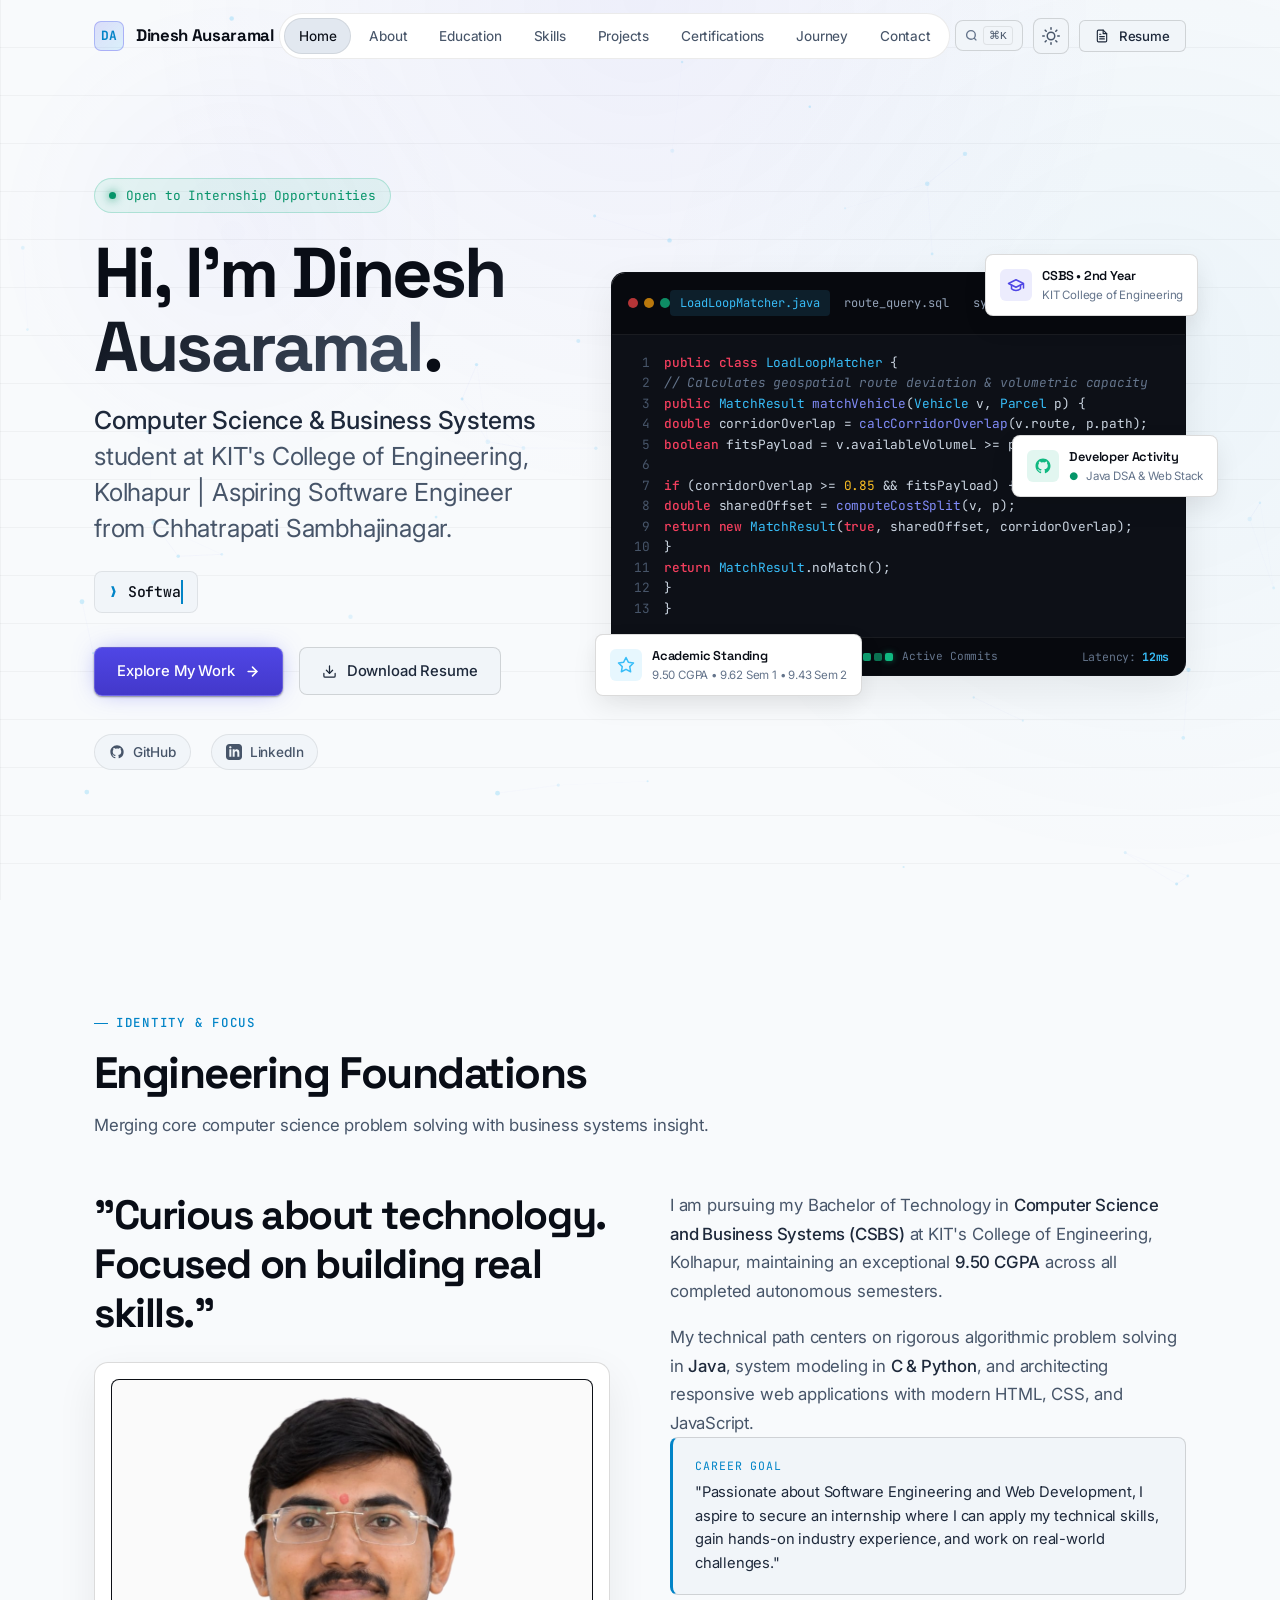
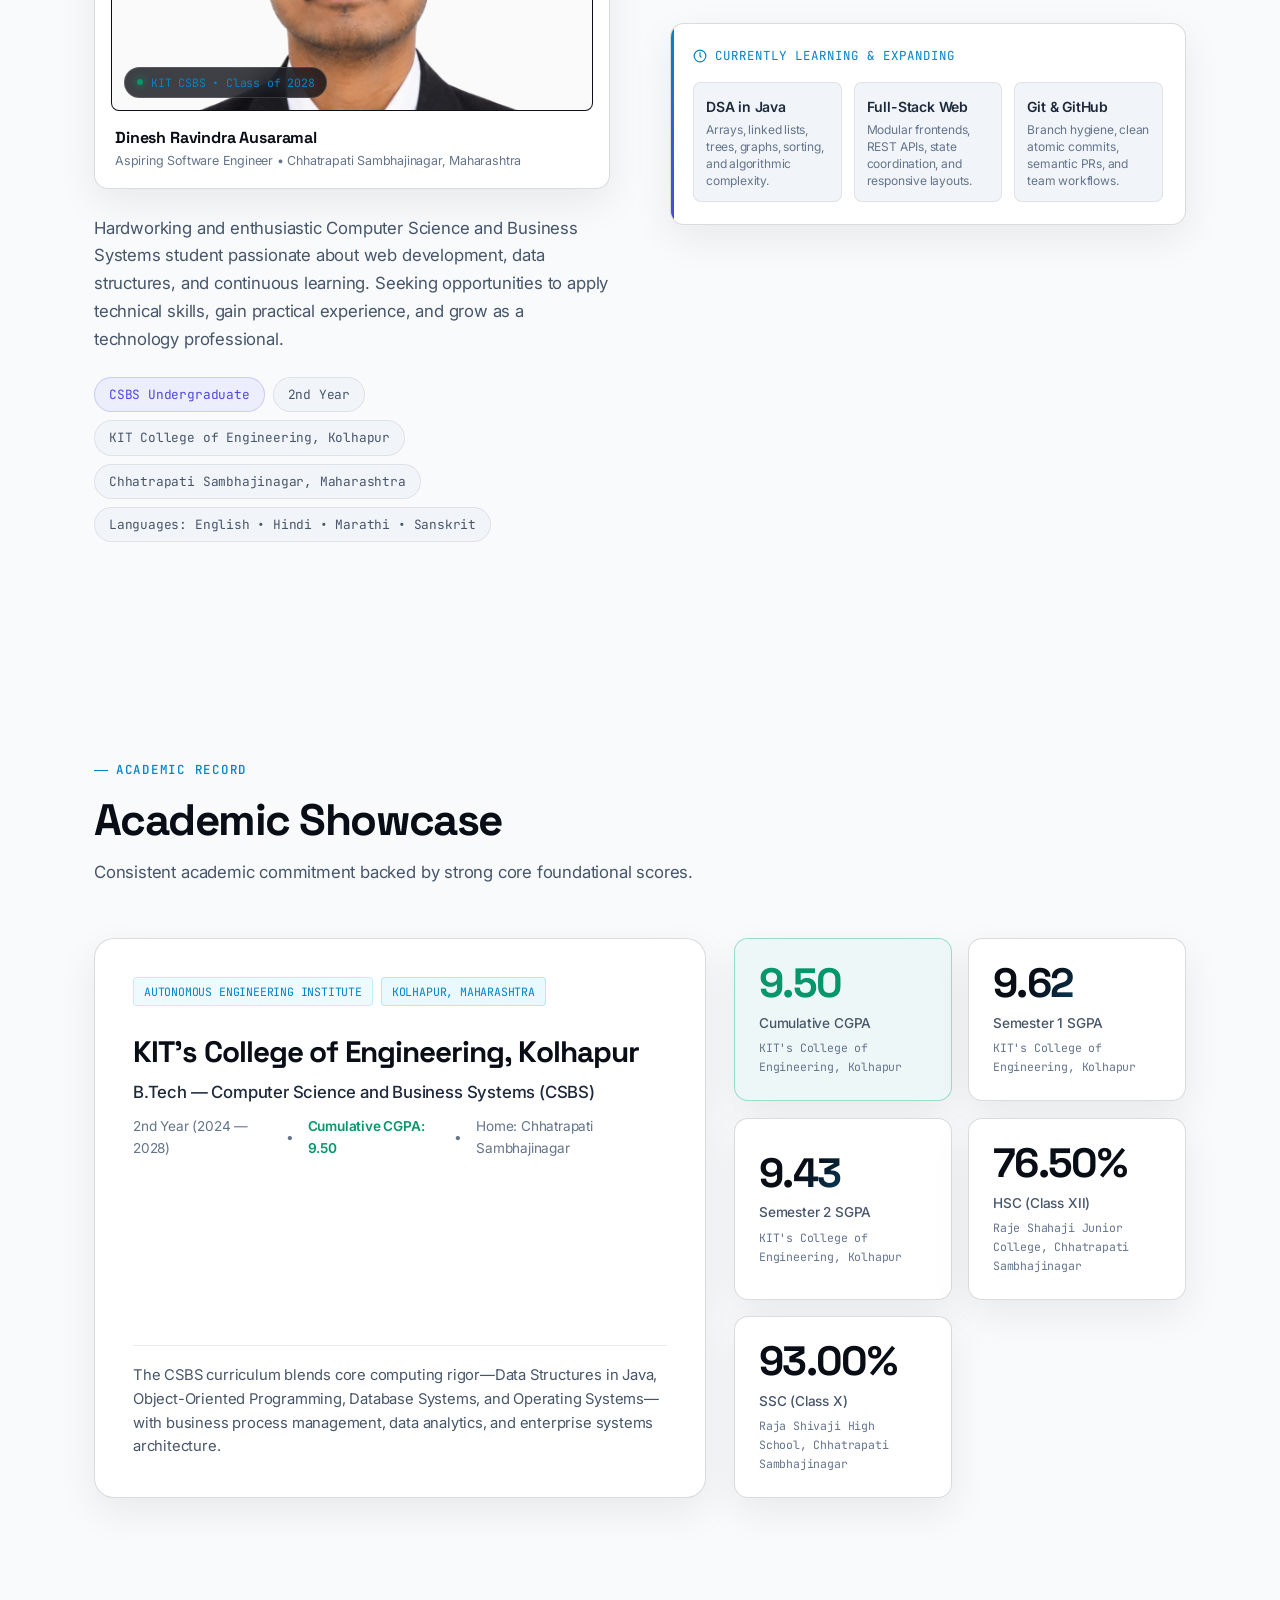
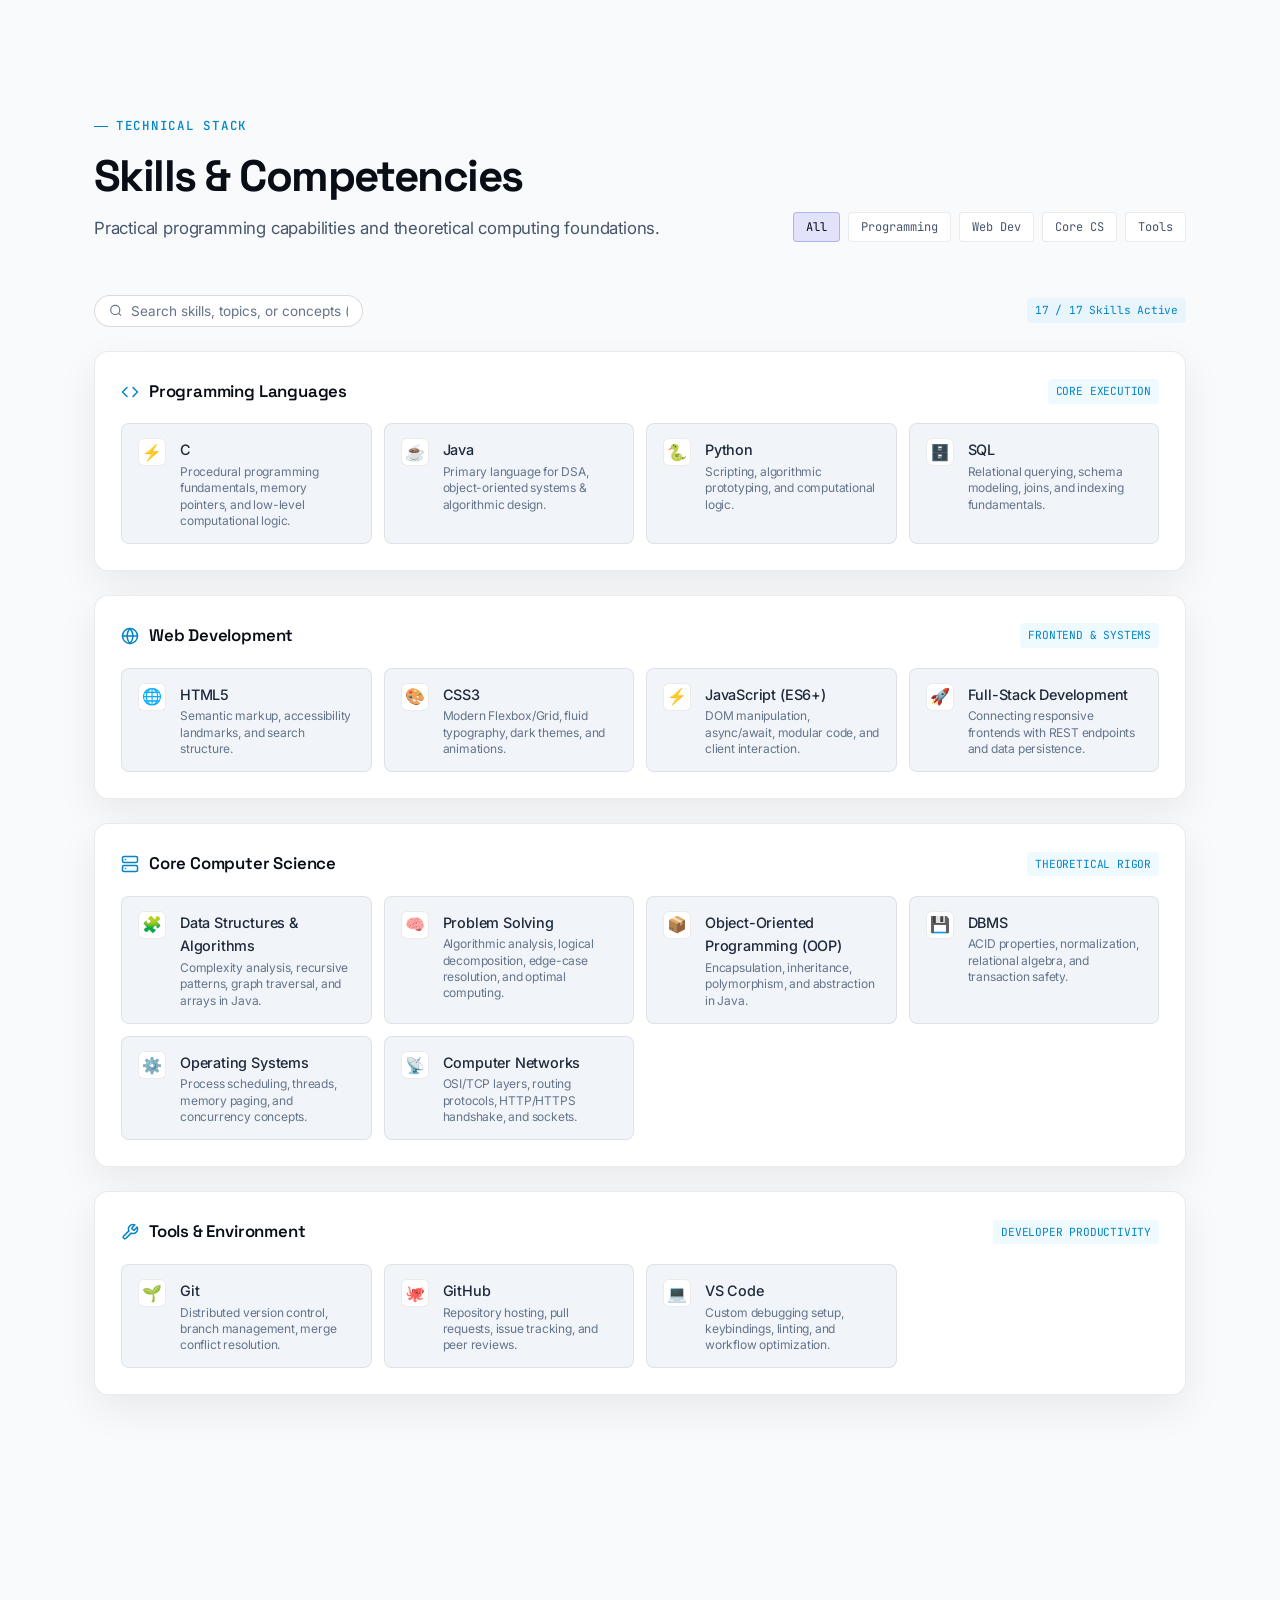
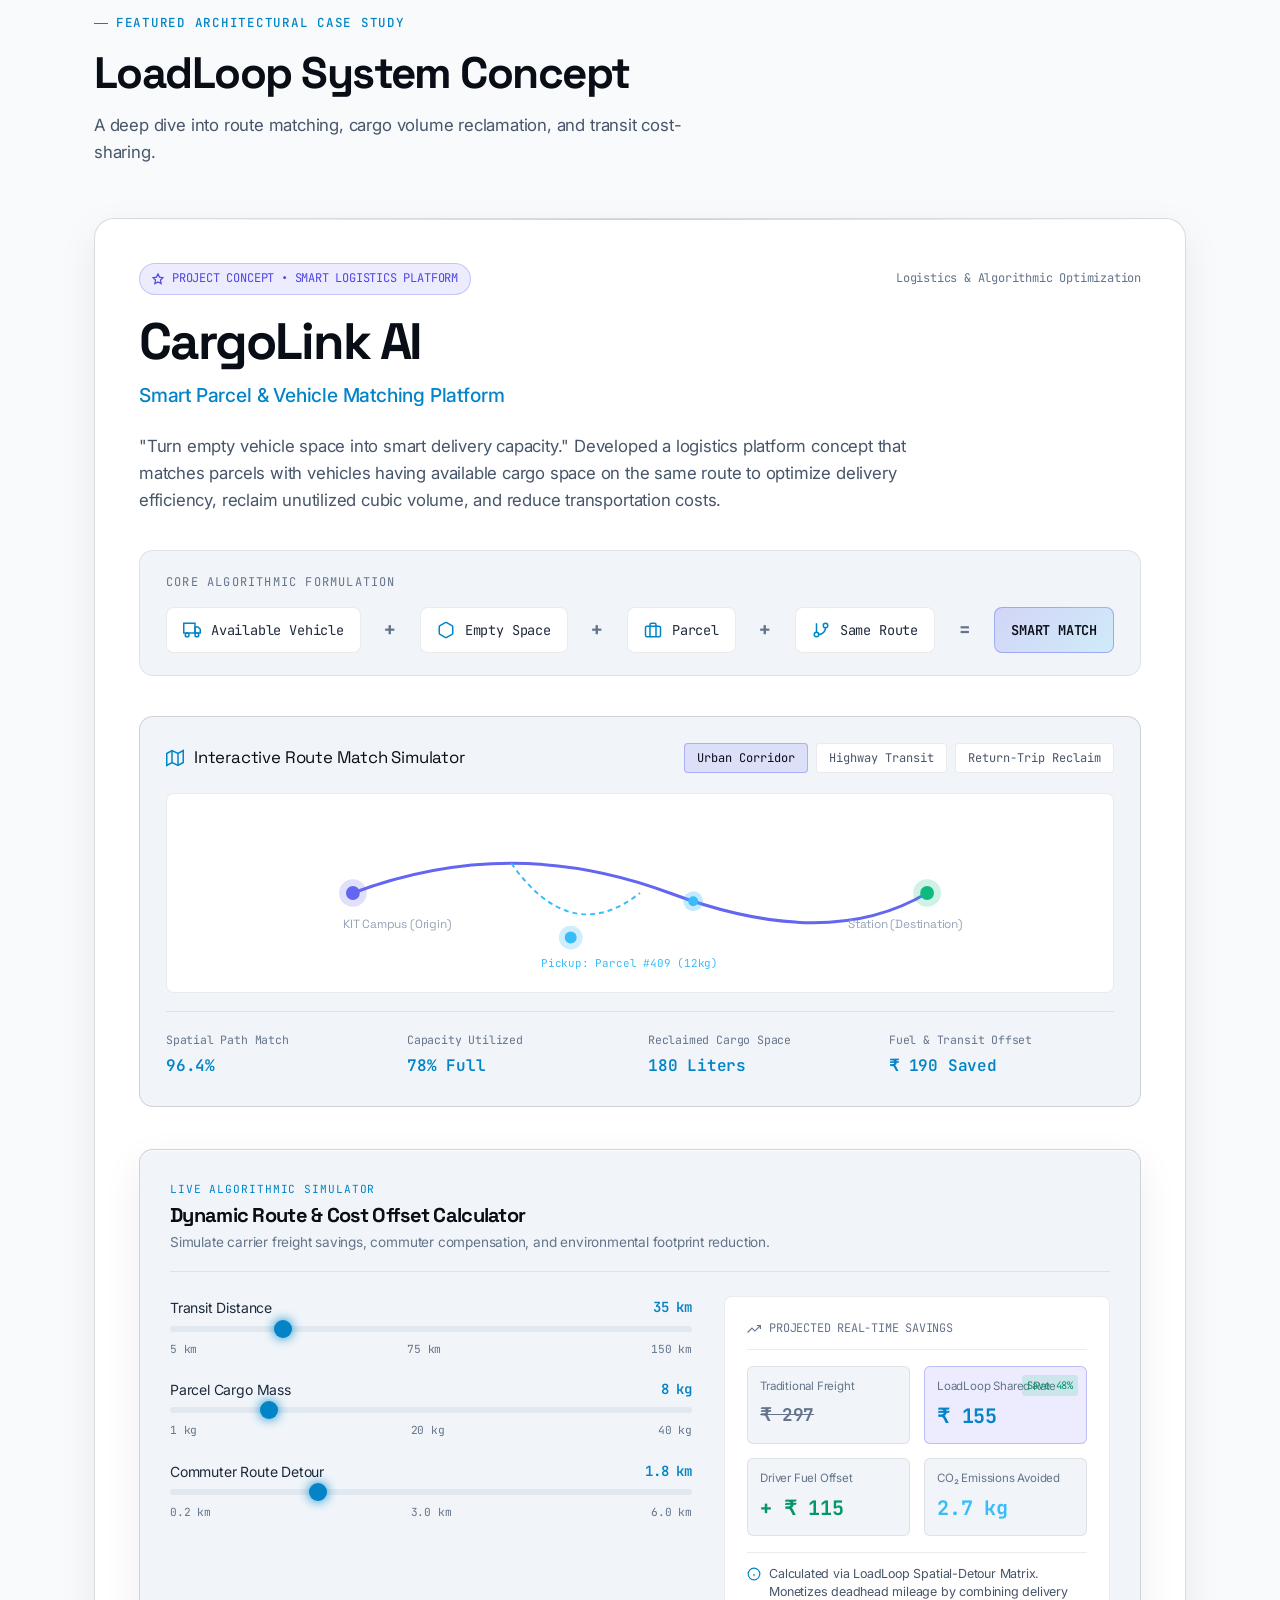
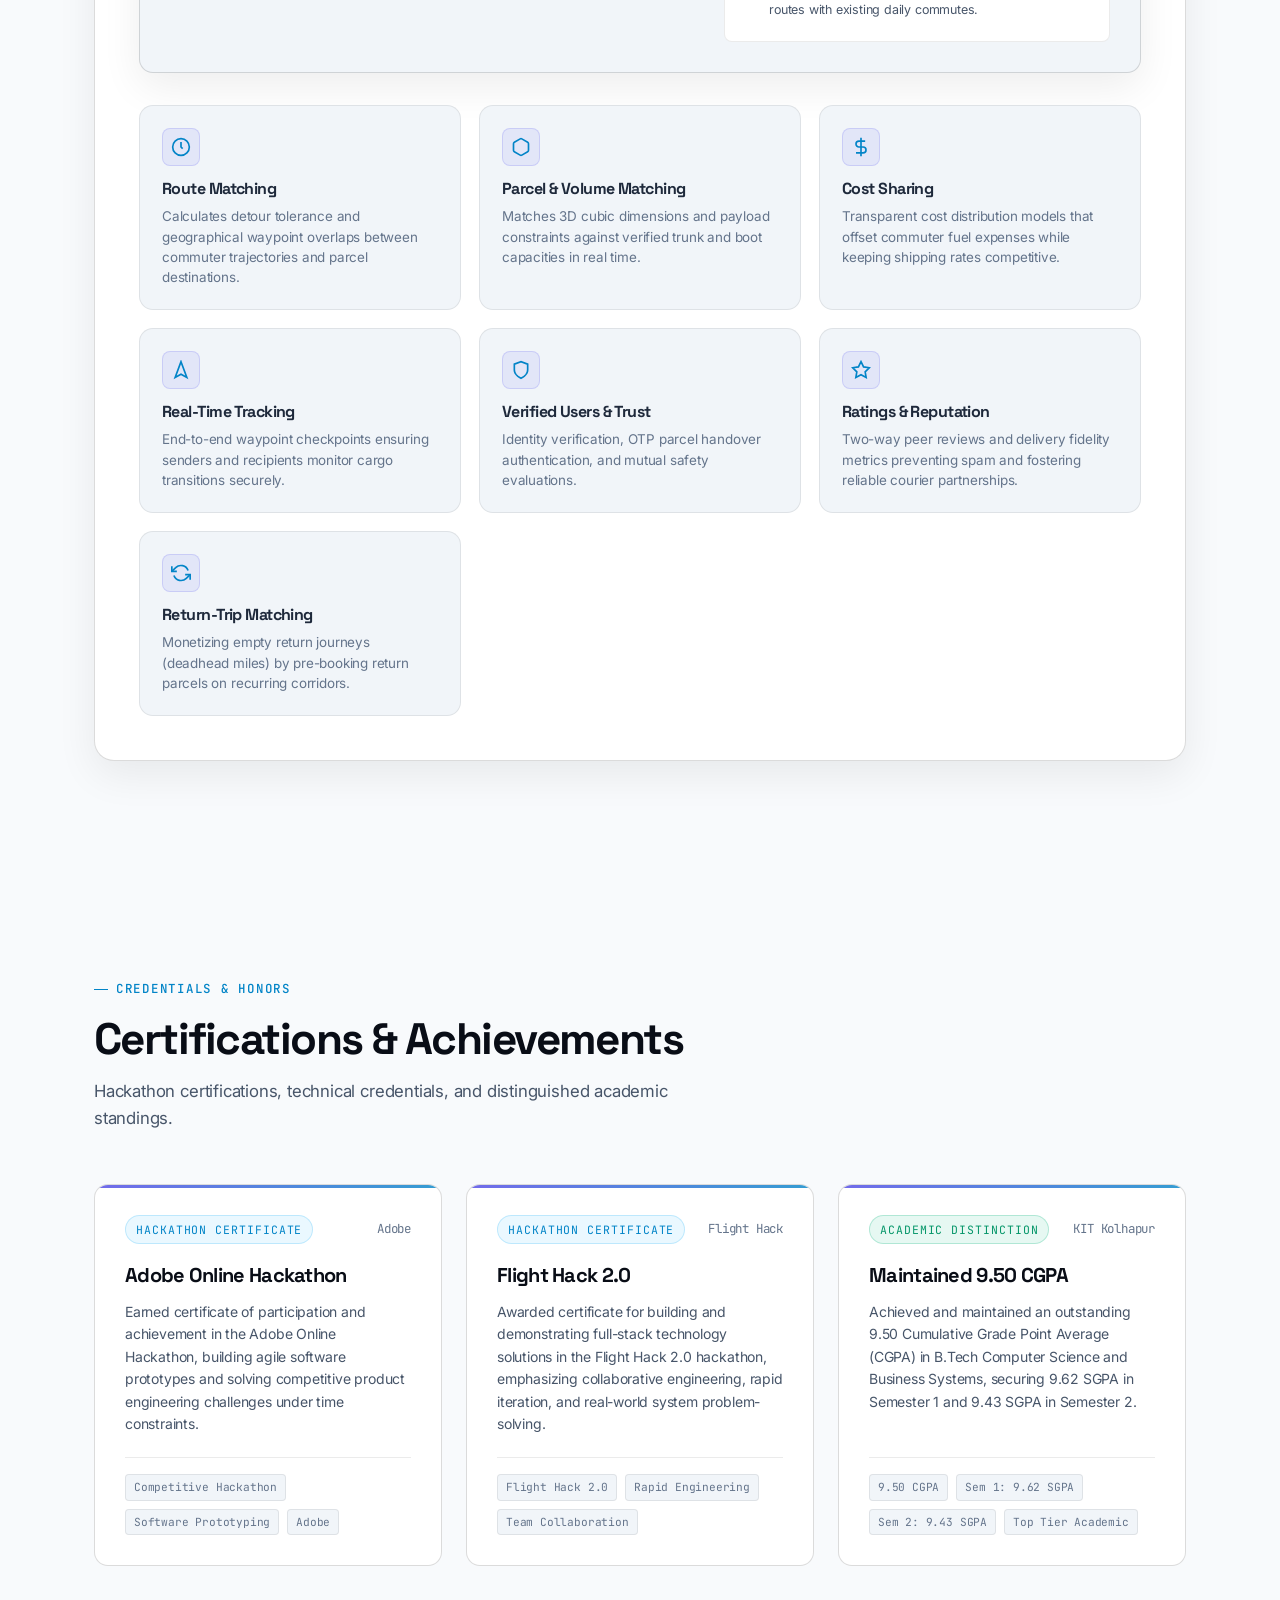
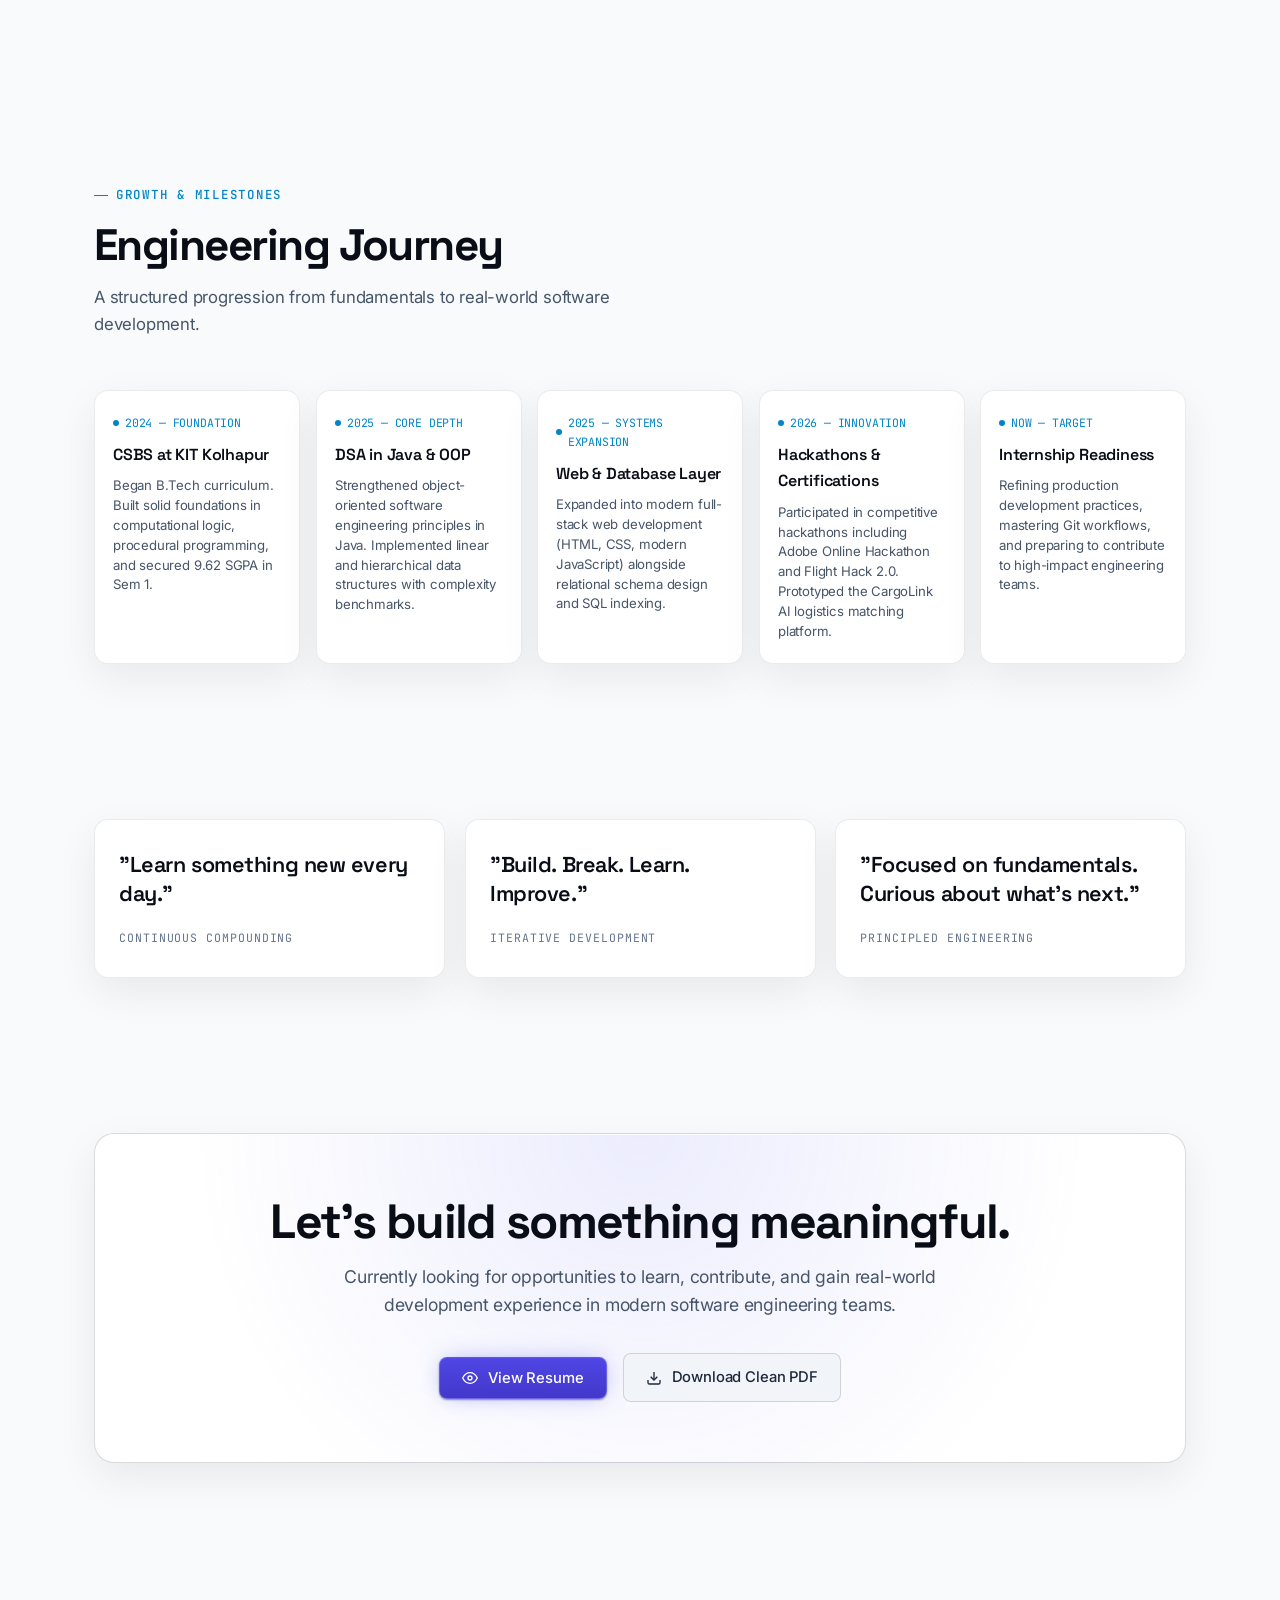
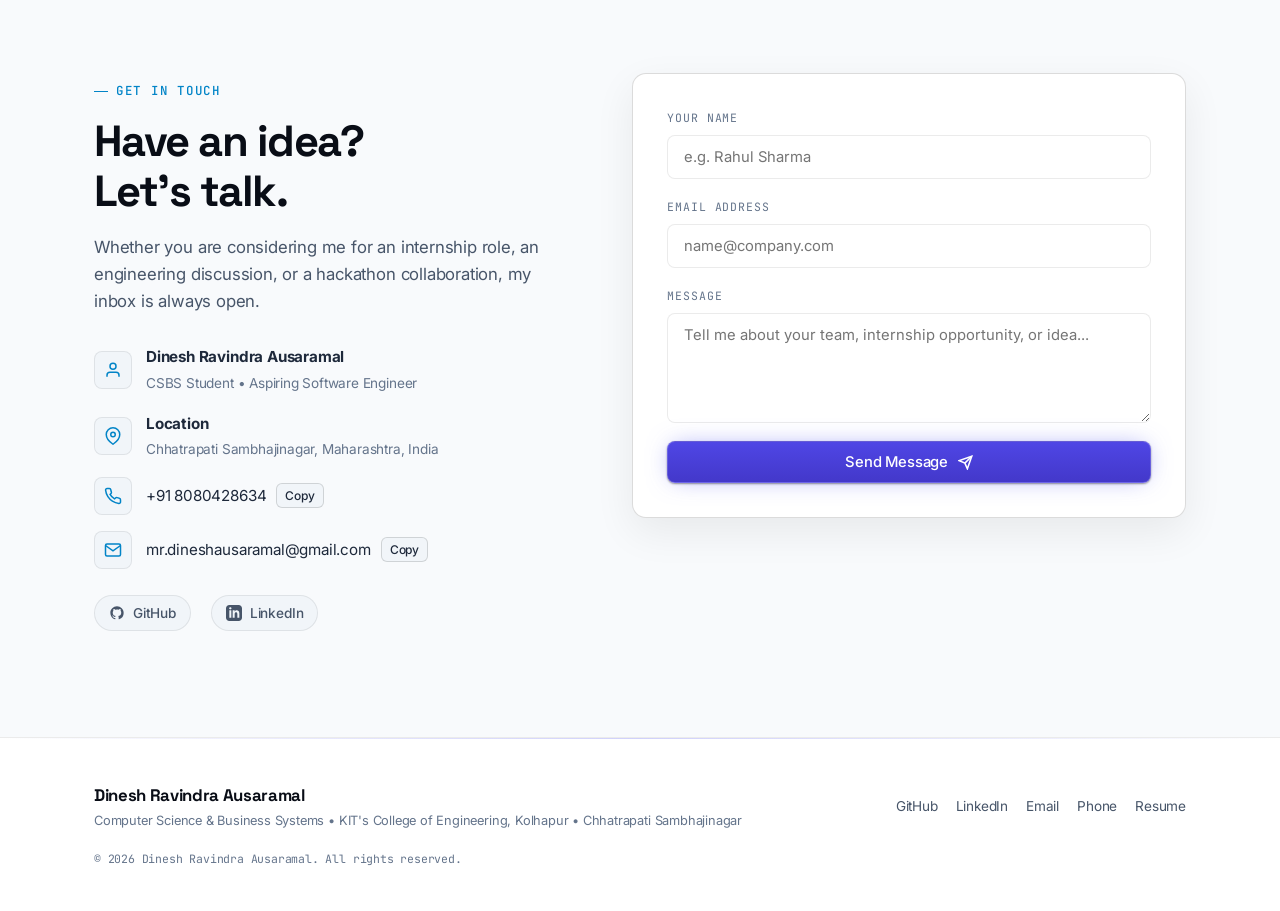
==== commit 58ea8614: "Update content with full name, certifications, education locations, and official resume details" ====
--- a/index.html
+++ b/index.html
@@ -3,13 +3,13 @@
 <head>
   <meta charset="UTF-8">
   <meta name="viewport" content="width=device-width, initial-scale=1.0">
-  <title>Dinesh Ausaramal — Computer Science & Business Systems | Software Developer</title>
-  <meta name="description" content="Portfolio of Dinesh Ausaramal, 2nd-year CSBS student at KIT College of Engineering, Kolhapur. Focused on DSA in Java, full-stack web development, and algorithmic systems.">
+  <title>Dinesh Ravindra Ausaramal — Computer Science & Business Systems | Software Developer</title>
+  <meta name="description" content="Portfolio of Dinesh Ravindra Ausaramal, 2nd-year CSBS engineering student at KIT College of Engineering, Kolhapur. Based in Chhatrapati Sambhajinagar, Maharashtra.">
   <meta name="theme-color" content="#07080a">
   
   <!-- Modern Google Fonts: Space Grotesk (Display), Inter (Body), JetBrains Mono (Technical) -->
   <link rel="preconnect" href="https://fonts.googleapis.com">
-  <link rel="preconnect" href="https://fonts.gstatic.com" crossorigin>
+  <link rel="preconnect" href="https://fonts.gstatic.com">
   <link href="https://fonts.googleapis.com/css2?family=Inter:wght@300;400;500;600;700&family=JetBrains+Mono:wght@400;500;600&family=Space+Grotesk:wght@500;600;700&display=swap" rel="stylesheet">
   
   <!-- Main Stylesheet -->
@@ -40,7 +40,7 @@
           <li><a href="#education" class="nav-link">Education</a></li>
           <li><a href="#skills" class="nav-link">Skills</a></li>
           <li><a href="#projects" class="nav-link">Projects</a></li>
-          <li><a href="#hackathon" class="nav-link">Hackathon</a></li>
+          <li><a href="#certifications" class="nav-link">Certifications</a></li>
           <li><a href="#journey" class="nav-link">Journey</a></li>
           <li><a href="#contact" class="nav-link">Contact</a></li>
         </ul>
@@ -83,7 +83,7 @@
         <li><a href="#education">Education</a></li>
         <li><a href="#skills">Skills</a></li>
         <li><a href="#projects">Projects</a></li>
-        <li><a href="#hackathon">Hackathon</a></li>
+        <li><a href="#certifications">Certifications</a></li>
         <li><a href="#journey">Journey</a></li>
         <li><a href="#contact">Contact</a></li>
       </ul>
@@ -119,11 +119,11 @@
           </div>
 
           <h1 class="hero-title">
-            Hi, I'm <span class="name-highlight">Dinesh</span>.
+            Hi, I'm <span class="name-highlight">Dinesh Ausaramal</span>.
           </h1>
 
           <p class="hero-subtitle">
-            <strong>Computer Science & Business Systems</strong> student building toward software development.
+            <strong>Computer Science & Business Systems</strong> student at KIT's College of Engineering, Kolhapur | Aspiring Software Engineer from Chhatrapati Sambhajinagar.
           </p>
 
           <!-- Interactive Typing Cycler -->
@@ -245,7 +245,7 @@
             </div>
             <div class="floating-meta">
               <div class="title">Academic Standing</div>
-              <div class="desc">9.62 Sem 1 • 9.43 Sem 2 SGPA</div>
+              <div class="desc">9.50 CGPA • 9.62 Sem 1 • 9.43 Sem 2</div>
             </div>
           </div>
         </div>
@@ -276,39 +276,47 @@
           <!-- Editorial Portrait Card -->
           <div class="about-portrait-card">
             <div class="portrait-image-wrapper">
-              <img src="profile.jpg" alt="Dinesh Ausaramal — Computer Science and Business Systems Student" class="portrait-img" loading="lazy">
+              <img src="profile.jpg" alt="Dinesh Ravindra Ausaramal — Computer Science and Business Systems Student" class="portrait-img" loading="lazy">
               <div class="portrait-badge">
                 <span class="badge-dot"></span>
                 <span>KIT CSBS • Class of 2028</span>
               </div>
             </div>
             <div class="portrait-caption">
-              <strong>Dinesh Ausaramal</strong>
-              <span>Aspiring Software Developer • Chhatrapati Sambhajinagar & Kolhapur, India</span>
+              <strong>Dinesh Ravindra Ausaramal</strong>
+              <span>Aspiring Software Engineer • Chhatrapati Sambhajinagar, Maharashtra</span>
             </div>
           </div>
 
           <p style="font-size: 1.05rem; color: var(--text-secondary); margin-bottom: 24px;">
-            A strong grasp of fundamental concepts enables faster adaptation to modern engineering tooling. Rather than skimming surface libraries, my priority is writing sound, predictable, and maintainable software.
+            Hardworking and enthusiastic Computer Science and Business Systems student passionate about web development, data structures, and continuous learning. Seeking opportunities to apply technical skills, gain practical experience, and grow as a technology professional.
           </p>
 
           <div class="about-chips">
             <span class="chip chip-accent">CSBS Undergraduate</span>
             <span class="chip">2nd Year</span>
-            <span class="chip">KIT College of Engineering</span>
-            <span class="chip">Kolhapur, Maharashtra</span>
-            <span class="chip">India</span>
-          </div>
-        </div>
-
-        <!-- Right: Professional Narrative & Learning Tracker -->
+            <span class="chip">KIT College of Engineering, Kolhapur</span>
+            <span class="chip">Chhatrapati Sambhajinagar, Maharashtra</span>
+            <span class="chip">Languages: English • Hindi • Marathi • Sanskrit</span>
+          </div>
+        </div>
+
+        <!-- Right: Professional Narrative, Career Goal & Learning Tracker -->
         <div class="reveal reveal-delay-1">
           <div class="about-bio">
             <p>
-              I am pursuing my Bachelor of Technology in <strong>Computer Science and Business Systems (CSBS)</strong> at KIT College of Engineering, Kolhapur. This specialized discipline bridges mathematical and computational depth with enterprise-grade business systems strategy.
+              I am pursuing my Bachelor of Technology in <strong>Computer Science and Business Systems (CSBS)</strong> at KIT's College of Engineering, Kolhapur, maintaining an exceptional <strong>9.50 CGPA</strong> across all completed autonomous semesters.
             </p>
             <p>
-              My day-to-day focus centers on sharpening algorithmic problem-solving in <strong>Java</strong>, understanding relational database mechanics, and building full-stack web architectures designed for clarity and efficiency.
+              My technical path centers on rigorous algorithmic problem solving in <strong>Java</strong>, system modeling in <strong>C & Python</strong>, and architecting responsive web applications with modern HTML, CSS, and JavaScript.
+            </p>
+          </div>
+
+          <!-- Career Goal Highlight Box -->
+          <div style="background: var(--bg-surface-2); border: 1px solid var(--border-medium); border-left: 3px solid var(--accent-cyan); border-radius: var(--radius-sm); padding: 18px 22px; margin-bottom: 24px;">
+            <div style="font-family: var(--font-mono); font-size: 0.72rem; color: var(--accent-cyan); text-transform: uppercase; letter-spacing: 0.08em; margin-bottom: 6px;">Career Goal</div>
+            <p style="font-size: 0.92rem; color: var(--text-primary); line-height: 1.6; margin: 0;">
+              "Passionate about Software Engineering and Web Development, I aspire to secure an internship where I can apply my technical skills, gain hands-on industry experience, and work on real-world challenges."
             </p>
           </div>
 
@@ -354,47 +362,58 @@
         <!-- Main Institutional Card -->
         <div class="edu-main-card reveal">
           <div>
-            <span class="edu-badge">AUTONOMOUS ENGINEERING INSTITUTE</span>
-            <h3 class="edu-institute">KIT College of Engineering, Kolhapur</h3>
-            <div class="edu-degree">Computer Science and Business Systems (CSBS)</div>
+            <div style="display: flex; gap: 8px; flex-wrap: wrap; margin-bottom: 12px;">
+              <span class="edu-badge">AUTONOMOUS ENGINEERING INSTITUTE</span>
+              <span class="edu-badge" style="background: rgba(56, 189, 248, 0.1); border-color: rgba(56, 189, 248, 0.3); color: var(--accent-cyan);">KOLHAPUR, MAHARASHTRA</span>
+            </div>
+            <h3 class="edu-institute">KIT's College of Engineering, Kolhapur</h3>
+            <div class="edu-degree">B.Tech — Computer Science and Business Systems (CSBS)</div>
             <div class="edu-meta">
-              <span>B.Tech • 2nd Year</span>
+              <span>2nd Year (2024 — 2028)</span>
               <span>•</span>
-              <span>2024 — 2028 (Expected)</span>
+              <span style="color: var(--accent-green); font-weight: 600;">Cumulative CGPA: 9.50</span>
+              <span>•</span>
+              <span>Home: Chhatrapati Sambhajinagar</span>
             </div>
           </div>
 
           <div class="edu-curriculum">
             <p>
-              The CSBS curriculum combines core computer science fundamentals—data structures, algorithms, database systems, and computer networks—with systems modeling, financial analysis, and organizational software architecture.
+              The CSBS curriculum blends core computing rigor—Data Structures in Java, Object-Oriented Programming, Database Systems, and Operating Systems—with business process management, data analytics, and enterprise systems architecture.
             </p>
           </div>
         </div>
 
-        <!-- Academic Performance Metrics Grid -->
-        <div class="edu-metrics-grid">
+        <!-- Academic Performance Metrics Grid (With Locations) -->
+        <div class="edu-metrics-grid" style="grid-template-columns: repeat(auto-fit, minmax(200px, 1fr));">
+          <div class="metric-card reveal reveal-delay-1" style="border-color: rgba(16, 185, 129, 0.4); background: rgba(16, 185, 129, 0.04);">
+            <div class="metric-number" style="color: var(--accent-green);">9.50</div>
+            <div class="metric-label">Cumulative CGPA</div>
+            <div class="metric-sub">KIT's College of Engineering, Kolhapur</div>
+          </div>
+
           <div class="metric-card reveal reveal-delay-1">
             <div class="metric-number accent">9.62</div>
             <div class="metric-label">Semester 1 SGPA</div>
-            <div class="metric-sub">Autonomous Examination</div>
+            <div class="metric-sub">KIT's College of Engineering, Kolhapur</div>
           </div>
 
           <div class="metric-card reveal reveal-delay-2">
             <div class="metric-number accent">9.43</div>
             <div class="metric-label">Semester 2 SGPA</div>
-            <div class="metric-sub">Autonomous Examination</div>
+            <div class="metric-sub">KIT's College of Engineering, Kolhapur</div>
           </div>
 
           <div class="metric-card reveal reveal-delay-1">
             <div class="metric-number">76.50%</div>
             <div class="metric-label">HSC (Class XII)</div>
-            <div class="metric-sub">Higher Secondary Certificate</div>
+            <div class="metric-sub">Raje Shahaji Junior College, Chhatrapati Sambhajinagar</div>
           </div>
 
           <div class="metric-card reveal reveal-delay-2">
             <div class="metric-number">93.00%</div>
             <div class="metric-label">SSC (Class X)</div>
-            <div class="metric-sub">Secondary School Certificate</div>
+            <div class="metric-sub">Raja Shivaji High School, Chhatrapati Sambhajinagar</div>
           </div>
         </div>
       </div>
@@ -430,7 +449,7 @@
           <input type="text" id="skill-search-input" class="skill-search-input" placeholder="Search skills, topics, or concepts (e.g. Java, OOP, Git)..." aria-label="Search skills">
           <span class="clear-search-btn" id="clear-skill-search" style="display: none;" title="Clear search">✕</span>
         </div>
-        <div class="category-tag" id="skills-match-count">15 / 15 Skills Active</div>
+        <div class="category-tag" id="skills-match-count">17 / 17 Skills Active</div>
       </div>
 
       <div class="skills-container">
@@ -446,6 +465,13 @@
           </div>
           <div class="skills-grid">
             <div class="skill-item">
+              <div class="skill-icon">⚡</div>
+              <div class="skill-meta">
+                <div class="skill-name">C</div>
+                <div class="skill-desc">Procedural programming fundamentals, memory pointers, and low-level computational logic.</div>
+              </div>
+            </div>
+            <div class="skill-item">
               <div class="skill-icon">☕</div>
               <div class="skill-meta">
                 <div class="skill-name">Java</div>
@@ -524,7 +550,14 @@
               <div class="skill-icon">🧩</div>
               <div class="skill-meta">
                 <div class="skill-name">Data Structures & Algorithms</div>
-                <div class="skill-desc">Complexity analysis, recursive patterns, graph traversal, and arrays.</div>
+                <div class="skill-desc">Complexity analysis, recursive patterns, graph traversal, and arrays in Java.</div>
+              </div>
+            </div>
+            <div class="skill-item">
+              <div class="skill-icon">🧠</div>
+              <div class="skill-meta">
+                <div class="skill-name">Problem Solving</div>
+                <div class="skill-desc">Algorithmic analysis, logical decomposition, edge-case resolution, and optimal computing.</div>
               </div>
             </div>
             <div class="skill-item">
@@ -612,19 +645,19 @@
         <div class="project-badge-row">
           <span class="concept-badge">
             <svg width="12" height="12" viewBox="0 0 24 24" fill="none" stroke="currentColor" stroke-width="2.5"><polygon points="12 2 15.09 8.26 22 9.27 17 14.14 18.18 21.02 12 17.77 5.82 21.02 7 14.14 2 9.27 8.91 8.26 12 2"/></svg>
-            PROJECT CONCEPT • SIH 2026 PROTOTYPE
+            PROJECT CONCEPT • SMART LOGISTICS PLATFORM
           </span>
           <span style="font-family: var(--font-mono); font-size: 0.75rem; color: var(--text-muted);">
             Logistics & Algorithmic Optimization
           </span>
         </div>
 
-        <h3 class="project-title">LOADLOOP</h3>
-        <div class="project-tagline">Smart Parcel & Vehicle Matching</div>
+        <h3 class="project-title">CargoLink AI</h3>
+        <div class="project-tagline">Smart Parcel & Vehicle Matching Platform</div>
         
         <p class="project-statement">
           "Turn empty vehicle space into smart delivery capacity."
-          Every day, millions of personal and commercial vehicles commute along predetermined routes with unoccupied boot and cargo space. LoadLoop matches commuters with pending route-adjacent deliveries, drastically lowering logistics emissions and offsetting travel expenses.
+          Developed a logistics platform concept that matches parcels with vehicles having available cargo space on the same route to optimize delivery efficiency, reclaim unutilized cubic volume, and reduce transportation costs.
         </p>
 
         <!-- The Concept Equation Visualization -->
@@ -840,62 +873,73 @@
   </section>
 
   <!-- ==========================================================================
-       6. HACKATHON SECTION (SIH 2026 Technical Showcase)
-       ========================================================================== -->
-  <section id="hackathon" class="section">
+       6. CERTIFICATIONS & ACHIEVEMENTS SECTION
+       ========================================================================== -->
+  <section id="certifications" class="section">
     <div class="container">
       <div class="section-header reveal">
-        <span class="section-label">Collaborative Engineering</span>
-        <h2 class="section-title">SIH 2026 Internal Hackathon</h2>
-        <p class="section-desc">Leading a team of 6 engineers to prototype the LoadLoop platform under tight constraints.</p>
-      </div>
-
-      <div class="hackathon-card reveal">
-        <div class="hackathon-header">
-          <div class="hackathon-title-wrap">
-            <h3>Smart India Hackathon 2026</h3>
-            <p>Internal College Selection Hackathon • KIT Kolhapur</p>
-          </div>
-          <div class="team-badge-group">
-            <span class="team-pill team-pill-lead">Role: Team Leader</span>
-            <span class="team-pill">Team: 6 Members</span>
-            <span class="team-pill">Project: LoadLoop</span>
-          </div>
-        </div>
-
-        <p style="font-size: 1.05rem; color: var(--text-secondary); max-width: 800px; line-height: 1.65;">
-          As team leader, I coordinated problem-statement formulation, architectural flow diagrams, matching algorithm design, and UI wireframing. The project tackled logistical inefficiencies by connecting existing vehicular movement with small-parcel logistics.
-        </p>
-
-        <!-- Technical Flow Steps -->
-        <div class="hackathon-flow-grid">
-          <div class="flow-step reveal">
-            <div class="flow-step-num">PHASE 01</div>
-            <div class="flow-step-title">Problem Framing</div>
-            <div class="flow-step-desc">Quantified urban courier delays and analyzed deadhead freight waste across regional transit routes.</div>
-          </div>
-
-          <div class="flow-step reveal reveal-delay-1">
-            <div class="flow-step-num">PHASE 02</div>
-            <div class="flow-step-title">Matching Math</div>
-            <div class="flow-step-desc">Drafted greedy waypoint overlap models ensuring zero driver detour exceedance (> 15% distance limit).</div>
-          </div>
-
-          <div class="flow-step reveal reveal-delay-2">
-            <div class="flow-step-num">PHASE 03</div>
-            <div class="flow-step-title">Architecture & UI</div>
-            <div class="flow-step-desc">Designed high-fidelity user journeys for vehicle owners and parcel senders with secure OTP sign-off.</div>
-          </div>
-
-          <div class="flow-step reveal reveal-delay-3">
-            <div class="flow-step-num">PHASE 04</div>
-            <div class="flow-step-title">Technical Pitch</div>
-            <div class="flow-step-desc">Demonstrated working interactive simulator and defended algorithmic feasibility before evaluation panel.</div>
-          </div>
-        </div>
-
-        <div class="hackathon-summary reveal">
-          <strong style="color: var(--text-highlight);">Key Leadership Insight:</strong> Leading 6 engineers under strict hackathon deadlines reinforced the importance of clear technical scoping, modular delegation, and prioritizing core algorithmic value over cosmetic complexity.
+        <span class="section-label">Credentials & Honors</span>
+        <h2 class="section-title">Certifications & Achievements</h2>
+        <p class="section-desc">Hackathon certifications, technical credentials, and distinguished academic standings.</p>
+      </div>
+
+      <div class="cert-grid reveal">
+        <!-- Certificate 1: Adobe Online Hackathon -->
+        <div class="cert-card">
+          <div>
+            <div class="cert-badge-row">
+              <span class="cert-pill">HACKATHON CERTIFICATE</span>
+              <span class="cert-issuer">Adobe</span>
+            </div>
+            <h3 class="cert-title">Adobe Online Hackathon</h3>
+            <p class="cert-desc">
+              Earned certificate of participation and achievement in the Adobe Online Hackathon, building agile software prototypes and solving competitive product engineering challenges under time constraints.
+            </p>
+          </div>
+          <div class="cert-tags">
+            <span class="cert-tag">Competitive Hackathon</span>
+            <span class="cert-tag">Software Prototyping</span>
+            <span class="cert-tag">Adobe</span>
+          </div>
+        </div>
+
+        <!-- Certificate 2: Flight Hack 2.0 -->
+        <div class="cert-card">
+          <div>
+            <div class="cert-badge-row">
+              <span class="cert-pill">HACKATHON CERTIFICATE</span>
+              <span class="cert-issuer">Flight Hack</span>
+            </div>
+            <h3 class="cert-title">Flight Hack 2.0</h3>
+            <p class="cert-desc">
+              Awarded certificate for building and demonstrating full-stack technology solutions in the Flight Hack 2.0 hackathon, emphasizing collaborative engineering, rapid iteration, and real-world system problem-solving.
+            </p>
+          </div>
+          <div class="cert-tags">
+            <span class="cert-tag">Flight Hack 2.0</span>
+            <span class="cert-tag">Rapid Engineering</span>
+            <span class="cert-tag">Team Collaboration</span>
+          </div>
+        </div>
+
+        <!-- Achievement 3: Academic Excellence CGPA 9.50 -->
+        <div class="cert-card">
+          <div>
+            <div class="cert-badge-row">
+              <span class="cert-pill academic">ACADEMIC DISTINCTION</span>
+              <span class="cert-issuer">KIT Kolhapur</span>
+            </div>
+            <h3 class="cert-title">Maintained 9.50 CGPA</h3>
+            <p class="cert-desc">
+              Achieved and maintained an outstanding 9.50 Cumulative Grade Point Average (CGPA) in B.Tech Computer Science and Business Systems, securing 9.62 SGPA in Semester 1 and 9.43 SGPA in Semester 2.
+            </p>
+          </div>
+          <div class="cert-tags">
+            <span class="cert-tag">9.50 CGPA</span>
+            <span class="cert-tag">Sem 1: 9.62 SGPA</span>
+            <span class="cert-tag">Sem 2: 9.43 SGPA</span>
+            <span class="cert-tag">Top Tier Academic</span>
+          </div>
         </div>
       </div>
     </div>
@@ -932,9 +976,9 @@
         </div>
 
         <div class="journey-node reveal reveal-delay-1">
-          <div class="node-year">2026 — LEADERSHIP</div>
-          <div class="node-title">SIH 2026 Hackathon</div>
-          <div class="node-desc">Led a 6-member team in the Smart India Hackathon internal round. Architected the LoadLoop system concept and matching models.</div>
+          <div class="node-year">2026 — INNOVATION</div>
+          <div class="node-title">Hackathons & Certifications</div>
+          <div class="node-desc">Participated in competitive hackathons including Adobe Online Hackathon and Flight Hack 2.0. Prototyped the CargoLink AI logistics matching platform.</div>
         </div>
 
         <div class="journey-node reveal reveal-delay-2">
@@ -1016,8 +1060,8 @@
                 <svg width="18" height="18" viewBox="0 0 24 24" fill="none" stroke="currentColor" stroke-width="2"><path d="M20 21v-2a4 4 0 0 0-4-4H8a4 4 0 0 0-4 4v2"/><circle cx="12" cy="7" r="4"/></svg>
               </div>
               <div>
-                <strong style="display: block; color: var(--text-highlight);">Dinesh Ausaramal</strong>
-                <span style="font-size: 0.85rem; color: var(--text-muted);">2nd Year CSBS Student</span>
+                <strong style="display: block; color: var(--text-highlight);">Dinesh Ravindra Ausaramal</strong>
+                <span style="font-size: 0.85rem; color: var(--text-muted);">CSBS Student • Aspiring Software Engineer</span>
               </div>
             </div>
 
@@ -1027,7 +1071,19 @@
               </div>
               <div>
                 <strong style="display: block; color: var(--text-highlight);">Location</strong>
-                <span style="font-size: 0.85rem; color: var(--text-muted);">Chhatrapati Sambhajinagar & Kolhapur, Maharashtra, India</span>
+                <span style="font-size: 0.85rem; color: var(--text-muted);">Chhatrapati Sambhajinagar, Maharashtra, India</span>
+              </div>
+            </div>
+
+            <div class="contact-item">
+              <div class="contact-icon-box">
+                <svg width="18" height="18" viewBox="0 0 24 24" fill="none" stroke="currentColor" stroke-width="2"><path d="M22 16.92v3a2 2 0 0 1-2.18 2 19.79 19.79 0 0 1-8.63-3.07 19.5 19.5 0 0 1-6-6 19.79 19.79 0 0 1-3.07-8.67A2 2 0 0 1 4.11 2h3a2 2 0 0 1 2 1.72 12.84 12.84 0 0 0 .7 2.81 2 2 0 0 1-.45 2.11L8.09 9.91a16 16 0 0 0 6 6l1.27-1.27a2 2 0 0 1 2.11-.45 12.84 12.84 0 0 0 2.81.7A2 2 0 0 1 22 16.92z"/></svg>
+              </div>
+              <div style="display: flex; align-items: center; gap: 10px;">
+                <a href="tel:8080428634" style="color: var(--text-highlight); text-decoration: none;">+91 8080428634</a>
+                <button class="btn btn-secondary btn-sm" data-copy-email data-email="8080428634" style="padding: 4px 8px; font-size: 0.75rem;">
+                  Copy
+                </button>
               </div>
             </div>
 
@@ -1036,8 +1092,8 @@
                 <svg width="18" height="18" viewBox="0 0 24 24" fill="none" stroke="currentColor" stroke-width="2"><path d="M4 4h16c1.1 0 2 .9 2 2v12c0 1.1-.9 2-2 2H4c-1.1 0-2-.9-2-2V6c0-1.1.9-2 2-2z"/><polyline points="22,6 12,13 2,6"/></svg>
               </div>
               <div style="display: flex; align-items: center; gap: 10px;">
-                <span style="color: var(--text-highlight);">dineshausaramal@example.com</span>
-                <button class="btn btn-secondary btn-sm" data-copy-email data-email="dineshausaramal@example.com" style="padding: 4px 8px; font-size: 0.75rem;">
+                <a href="mailto:mr.dineshausaramal@gmail.com" style="color: var(--text-highlight); text-decoration: none;">mr.dineshausaramal@gmail.com</a>
+                <button class="btn btn-secondary btn-sm" data-copy-email data-email="mr.dineshausaramal@gmail.com" style="padding: 4px 8px; font-size: 0.75rem;">
                   Copy
                 </button>
               </div>
@@ -1093,19 +1149,20 @@
   <footer class="site-footer" role="contentinfo">
     <div class="container footer-content reveal">
       <div class="footer-brand">
-        <div class="name">Dinesh Ausaramal</div>
-        <div class="desc">Computer Science & Business Systems • KIT College of Engineering, Kolhapur</div>
+        <div class="name">Dinesh Ravindra Ausaramal</div>
+        <div class="desc">Computer Science & Business Systems • KIT's College of Engineering, Kolhapur • Chhatrapati Sambhajinagar</div>
       </div>
 
       <div class="footer-links">
         <a href="https://github.com/mrdineshausaramal-maker" target="_blank" rel="noopener noreferrer">GitHub</a>
         <a href="https://www.linkedin.com/in/dinesh-ausaramal-25290b387" target="_blank" rel="noopener noreferrer">LinkedIn</a>
-        <a href="mailto:dineshausaramal@example.com">Email</a>
+        <a href="mailto:mr.dineshausaramal@gmail.com">Email</a>
+        <a href="tel:8080428634">Phone</a>
         <a href="resume.html" target="_blank">Resume</a>
       </div>
 
       <div class="footer-copy">
-        © 2026 Dinesh Ausaramal. Built with standards & care.
+        © 2026 Dinesh Ravindra Ausaramal. All rights reserved.
       </div>
     </div>
   </footer>
@@ -1116,7 +1173,7 @@
   <div class="modal-overlay" id="resume-modal" role="dialog" aria-modal="true" aria-labelledby="modal-title-text">
     <div class="modal-content">
       <div class="modal-header">
-        <div class="modal-title" id="modal-title-text">Curriculum Vitae — Dinesh Ausaramal</div>
+        <div class="modal-title" id="modal-title-text">Curriculum Vitae — Dinesh Ravindra Ausaramal</div>
         <div style="display: flex; align-items: center; gap: 12px;">
           <a href="resume.html" target="_blank" class="btn btn-secondary btn-sm" style="font-size: 0.75rem;">Open Fullscreen</a>
           <button class="modal-close-btn" id="modal-close-btn" aria-label="Close resume modal">✕</button>
@@ -1124,60 +1181,109 @@
       </div>
       <div class="modal-body">
         <div style="border-bottom: 1px solid var(--border-subtle); padding-bottom: 20px; margin-bottom: 24px;">
-          <h2 style="font-size: 1.8rem; margin-bottom: 4px; color: var(--text-highlight);">Dinesh Ausaramal</h2>
+          <h2 style="font-size: 1.8rem; margin-bottom: 4px; color: var(--text-highlight);">DINESH RAVINDRA AUSARAMAL</h2>
           <div style="color: var(--accent-cyan); font-weight: 500; font-size: 0.95rem; margin-bottom: 8px;">
-            B.Tech in Computer Science and Business Systems (CSBS)
-          </div>
-          <div style="font-family: var(--font-mono); font-size: 0.8rem; color: var(--text-muted);">
-            KIT College of Engineering, Kolhapur • Chhatrapati Sambhajinagar, Maharashtra, India
-          </div>
+            Computer Science & Business Systems Student | Aspiring Software Engineer
+          </div>
+          <div style="font-family: var(--font-mono); font-size: 0.8rem; color: var(--text-muted); line-height: 1.6;">
+            Chhatrapati Sambhajinagar, Maharashtra • Phone: +91 8080428634 • mr.dineshausaramal@gmail.com<br>
+            LinkedIn: linkedin.com/in/dinesh-ausaramal-25290b387
+          </div>
+        </div>
+
+        <div style="margin-bottom: 24px;">
+          <h4 style="font-family: var(--font-display); font-size: 1rem; color: var(--text-highlight); margin-bottom: 10px; text-transform: uppercase; letter-spacing: 0.05em;">
+            Profile
+          </h4>
+          <p style="font-size: 0.875rem; color: var(--text-secondary); line-height: 1.65; margin: 0;">
+            Hardworking and enthusiastic Computer Science and Business Systems student passionate about web development and continuous learning. Seeking opportunities to apply technical skills, gain practical experience, and grow as a technology professional.
+          </p>
         </div>
 
         <div style="margin-bottom: 24px;">
           <h4 style="font-family: var(--font-display); font-size: 1rem; color: var(--text-highlight); margin-bottom: 12px; text-transform: uppercase; letter-spacing: 0.05em;">
-            Academic Highlights
+            Education & Academic Standing
           </h4>
-          <div style="display: grid; grid-template-columns: repeat(auto-fit, minmax(140px, 1fr)); gap: 12px;">
-            <div style="background: rgba(255,255,255,0.02); padding: 12px; border-radius: 6px; border: 1px solid var(--border-subtle);">
-              <div style="font-size: 1.3rem; font-weight: 700; color: #38bdf8;">9.62</div>
-              <div style="font-size: 0.75rem; color: var(--text-muted);">Semester 1 SGPA</div>
-            </div>
-            <div style="background: rgba(255,255,255,0.02); padding: 12px; border-radius: 6px; border: 1px solid var(--border-subtle);">
-              <div style="font-size: 1.3rem; font-weight: 700; color: #38bdf8;">9.43</div>
-              <div style="font-size: 0.75rem; color: var(--text-muted);">Semester 2 SGPA</div>
-            </div>
-            <div style="background: rgba(255,255,255,0.02); padding: 12px; border-radius: 6px; border: 1px solid var(--border-subtle);">
-              <div style="font-size: 1.3rem; font-weight: 700; color: #ffffff;">76.50%</div>
-              <div style="font-size: 0.75rem; color: var(--text-muted);">HSC (12th)</div>
-            </div>
-            <div style="background: rgba(255,255,255,0.02); padding: 12px; border-radius: 6px; border: 1px solid var(--border-subtle);">
-              <div style="font-size: 1.3rem; font-weight: 700; color: #ffffff;">93.00%</div>
-              <div style="font-size: 0.75rem; color: var(--text-muted);">SSC (10th)</div>
+          <div style="display: flex; flex-direction: column; gap: 14px;">
+            <div style="background: rgba(255,255,255,0.02); padding: 14px 18px; border-radius: 6px; border: 1px solid var(--border-subtle);">
+              <div style="display: flex; justify-content: space-between; flex-wrap: wrap; gap: 8px;">
+                <strong style="color: var(--text-white); font-size: 0.95rem;">B.Tech — Computer Science & Business Systems (CSBS)</strong>
+                <span style="font-family: var(--font-mono); color: var(--accent-green); font-weight: 600;">CGPA: 9.50</span>
+              </div>
+              <div style="color: var(--accent-cyan); font-size: 0.85rem; margin-top: 2px;">KIT's College of Engineering, Kolhapur</div>
+              <div style="font-size: 0.8rem; color: var(--text-muted); margin-top: 4px;">
+                Semester 1 SGPA: <strong>9.62</strong> | Semester 2 SGPA: <strong>9.43</strong> | Overall CGPA: <strong>9.50</strong>
+              </div>
+            </div>
+
+            <div style="background: rgba(255,255,255,0.02); padding: 12px 18px; border-radius: 6px; border: 1px solid var(--border-subtle); display: flex; justify-content: space-between; align-items: center; flex-wrap: wrap; gap: 8px;">
+              <div>
+                <strong style="color: var(--text-white); font-size: 0.9rem;">HSC (Class XII)</strong>
+                <div style="font-size: 0.8rem; color: var(--text-muted);">Raje Shahaji Junior College, Chhatrapati Sambhajinagar</div>
+              </div>
+              <div style="font-family: var(--font-mono); font-size: 1.1rem; font-weight: 700; color: #ffffff;">76.50%</div>
+            </div>
+
+            <div style="background: rgba(255,255,255,0.02); padding: 12px 18px; border-radius: 6px; border: 1px solid var(--border-subtle); display: flex; justify-content: space-between; align-items: center; flex-wrap: wrap; gap: 8px;">
+              <div>
+                <strong style="color: var(--text-white); font-size: 0.9rem;">SSC (Class X)</strong>
+                <div style="font-size: 0.8rem; color: var(--text-muted);">Raja Shivaji High School, Chhatrapati Sambhajinagar</div>
+              </div>
+              <div style="font-family: var(--font-mono); font-size: 1.1rem; font-weight: 700; color: #ffffff;">93.00%</div>
             </div>
           </div>
         </div>
 
         <div style="margin-bottom: 24px;">
           <h4 style="font-family: var(--font-display); font-size: 1rem; color: var(--text-highlight); margin-bottom: 12px; text-transform: uppercase; letter-spacing: 0.05em;">
-            Key Project & Hackathon
+            Project
           </h4>
-          <div style="margin-bottom: 14px;">
-            <div style="font-weight: 600; color: var(--text-primary); font-size: 0.95rem;">LoadLoop — Smart Parcel & Vehicle Matching</div>
-            <div style="font-size: 0.85rem; color: var(--text-muted); margin-top: 4px;">
-              Designed route matching algorithms and volumetric calculations to reclaim empty passenger vehicle cargo space. Smart India Hackathon (SIH 2026) Internal Round — Team Leader (6 members).
+          <div style="background: rgba(255,255,255,0.02); padding: 16px; border-radius: 6px; border: 1px solid var(--border-subtle);">
+            <div style="font-weight: 600; color: var(--text-primary); font-size: 0.95rem;">CargoLink AI – Smart Parcel & Vehicle Matching Platform</div>
+            <div style="font-size: 0.85rem; color: var(--text-muted); margin-top: 4px; line-height: 1.55;">
+              Developed a logistics platform that matches parcels with vehicles having available cargo space on the same route to optimize delivery efficiency and reduce transportation costs.
+            </div>
+            <ul style="font-size: 0.825rem; color: var(--text-secondary); margin-top: 10px; margin-left: 18px; line-height: 1.6;">
+              <li>Smart vehicle-parcel matching</li>
+              <li>Route-based delivery optimization</li>
+              <li>Real-time parcel tracking</li>
+              <li>Verified users and rating system</li>
+            </ul>
+            <div style="font-family: var(--font-mono); font-size: 0.78rem; color: var(--accent-cyan); margin-top: 8px;">
+              USP: "Turn empty vehicle space into smart delivery capacity."
             </div>
           </div>
         </div>
 
         <div style="margin-bottom: 24px;">
           <h4 style="font-family: var(--font-display); font-size: 1rem; color: var(--text-highlight); margin-bottom: 12px; text-transform: uppercase; letter-spacing: 0.05em;">
-            Technical Proficiencies
+            Certifications & Achievements
           </h4>
-          <p style="font-size: 0.875rem; color: var(--text-secondary); line-height: 1.6;">
-            <strong>Languages:</strong> Java (DSA & OOP), Python, SQL<br>
-            <strong>Web:</strong> HTML5, CSS3, JavaScript, Full-Stack Architecture<br>
-            <strong>Core CS:</strong> Data Structures & Algorithms, DBMS, Operating Systems, Networks<br>
-            <strong>Tools:</strong> Git, GitHub, VS Code
+          <ul style="font-size: 0.875rem; color: var(--text-secondary); line-height: 1.7; margin-left: 18px;">
+            <li>Maintained an excellent CGPA of <strong>9.50</strong> at KIT's College of Engineering.</li>
+            <li>Earned a certificate from the <strong>Adobe Online Hackathon</strong>.</li>
+            <li>Earned a certificate from <strong>Flight Hack 2.0</strong>.</li>
+          </ul>
+        </div>
+
+        <div style="margin-bottom: 24px;">
+          <h4 style="font-family: var(--font-display); font-size: 1rem; color: var(--text-highlight); margin-bottom: 12px; text-transform: uppercase; letter-spacing: 0.05em;">
+            Technical Skills
+          </h4>
+          <p style="font-size: 0.875rem; color: var(--text-secondary); line-height: 1.65; margin: 0;">
+            <strong>Programming:</strong> C, Java, Python, SQL<br>
+            <strong>Web Development:</strong> HTML, CSS, JavaScript, Full-Stack Concepts<br>
+            <strong>Core Concepts:</strong> DSA in Java, Problem Solving, OOP, DBMS, Operating Systems<br>
+            <strong>Tools:</strong> VS Code, Git, GitHub
+          </p>
+        </div>
+
+        <div style="margin-bottom: 20px;">
+          <h4 style="font-family: var(--font-display); font-size: 1rem; color: var(--text-highlight); margin-bottom: 10px; text-transform: uppercase; letter-spacing: 0.05em;">
+            Languages
+          </h4>
+          <p style="font-size: 0.875rem; color: var(--text-muted); margin: 0;">
+            English • Hindi • Marathi • Sanskrit
           </p>
         </div>
 
--- a/styles.css
+++ b/styles.css
@@ -1713,6 +1713,109 @@
 }
 
 /* ==========================================================================
+   CERTIFICATIONS & ACHIEVEMENTS SECTION
+   ========================================================================== */
+.cert-grid {
+  display: grid;
+  grid-template-columns: repeat(auto-fit, minmax(320px, 1fr));
+  gap: 24px;
+}
+
+.cert-card {
+  background: var(--bg-surface-1);
+  border: 1px solid var(--border-medium);
+  border-radius: var(--radius-md);
+  padding: 30px;
+  position: relative;
+  overflow: hidden;
+  transition: all 0.25s var(--ease-spring);
+  display: flex;
+  flex-direction: column;
+  justify-content: space-between;
+}
+
+.cert-card:hover {
+  transform: translateY(-4px);
+  border-color: var(--accent-cyan);
+  box-shadow: 0 16px 36px -10px rgba(56, 189, 248, 0.15);
+}
+
+.cert-card::before {
+  content: '';
+  position: absolute;
+  top: 0;
+  left: 0;
+  width: 100%;
+  height: 3px;
+  background: linear-gradient(90deg, var(--accent-indigo), var(--accent-cyan));
+  opacity: 0.8;
+}
+
+.cert-badge-row {
+  display: flex;
+  align-items: center;
+  justify-content: space-between;
+  margin-bottom: 18px;
+}
+
+.cert-pill {
+  font-family: var(--font-mono);
+  font-size: 0.72rem;
+  letter-spacing: 0.08em;
+  padding: 4px 10px;
+  border-radius: var(--radius-full);
+  background: rgba(56, 189, 248, 0.1);
+  border: 1px solid rgba(56, 189, 248, 0.25);
+  color: var(--accent-cyan);
+}
+
+.cert-pill.academic {
+  background: rgba(16, 185, 129, 0.1);
+  border-color: rgba(16, 185, 129, 0.25);
+  color: var(--accent-green);
+}
+
+.cert-issuer {
+  font-family: var(--font-mono);
+  font-size: 0.78rem;
+  color: var(--text-muted);
+}
+
+.cert-title {
+  font-size: 1.25rem;
+  font-weight: 700;
+  color: var(--text-white);
+  margin-bottom: 12px;
+  line-height: 1.35;
+}
+
+.cert-desc {
+  font-size: 0.875rem;
+  color: var(--text-secondary);
+  line-height: 1.6;
+  margin-bottom: 22px;
+  flex-grow: 1;
+}
+
+.cert-tags {
+  display: flex;
+  flex-wrap: wrap;
+  gap: 8px;
+  padding-top: 16px;
+  border-top: 1px solid var(--border-subtle);
+}
+
+.cert-tag {
+  font-family: var(--font-mono);
+  font-size: 0.7rem;
+  color: var(--text-muted);
+  background: var(--bg-surface-2);
+  border: 1px solid var(--border-subtle);
+  border-radius: 4px;
+  padding: 3px 8px;
+}
+
+/* ==========================================================================
    HACKATHON SECTION
    ========================================================================== */
 .hackathon-card {
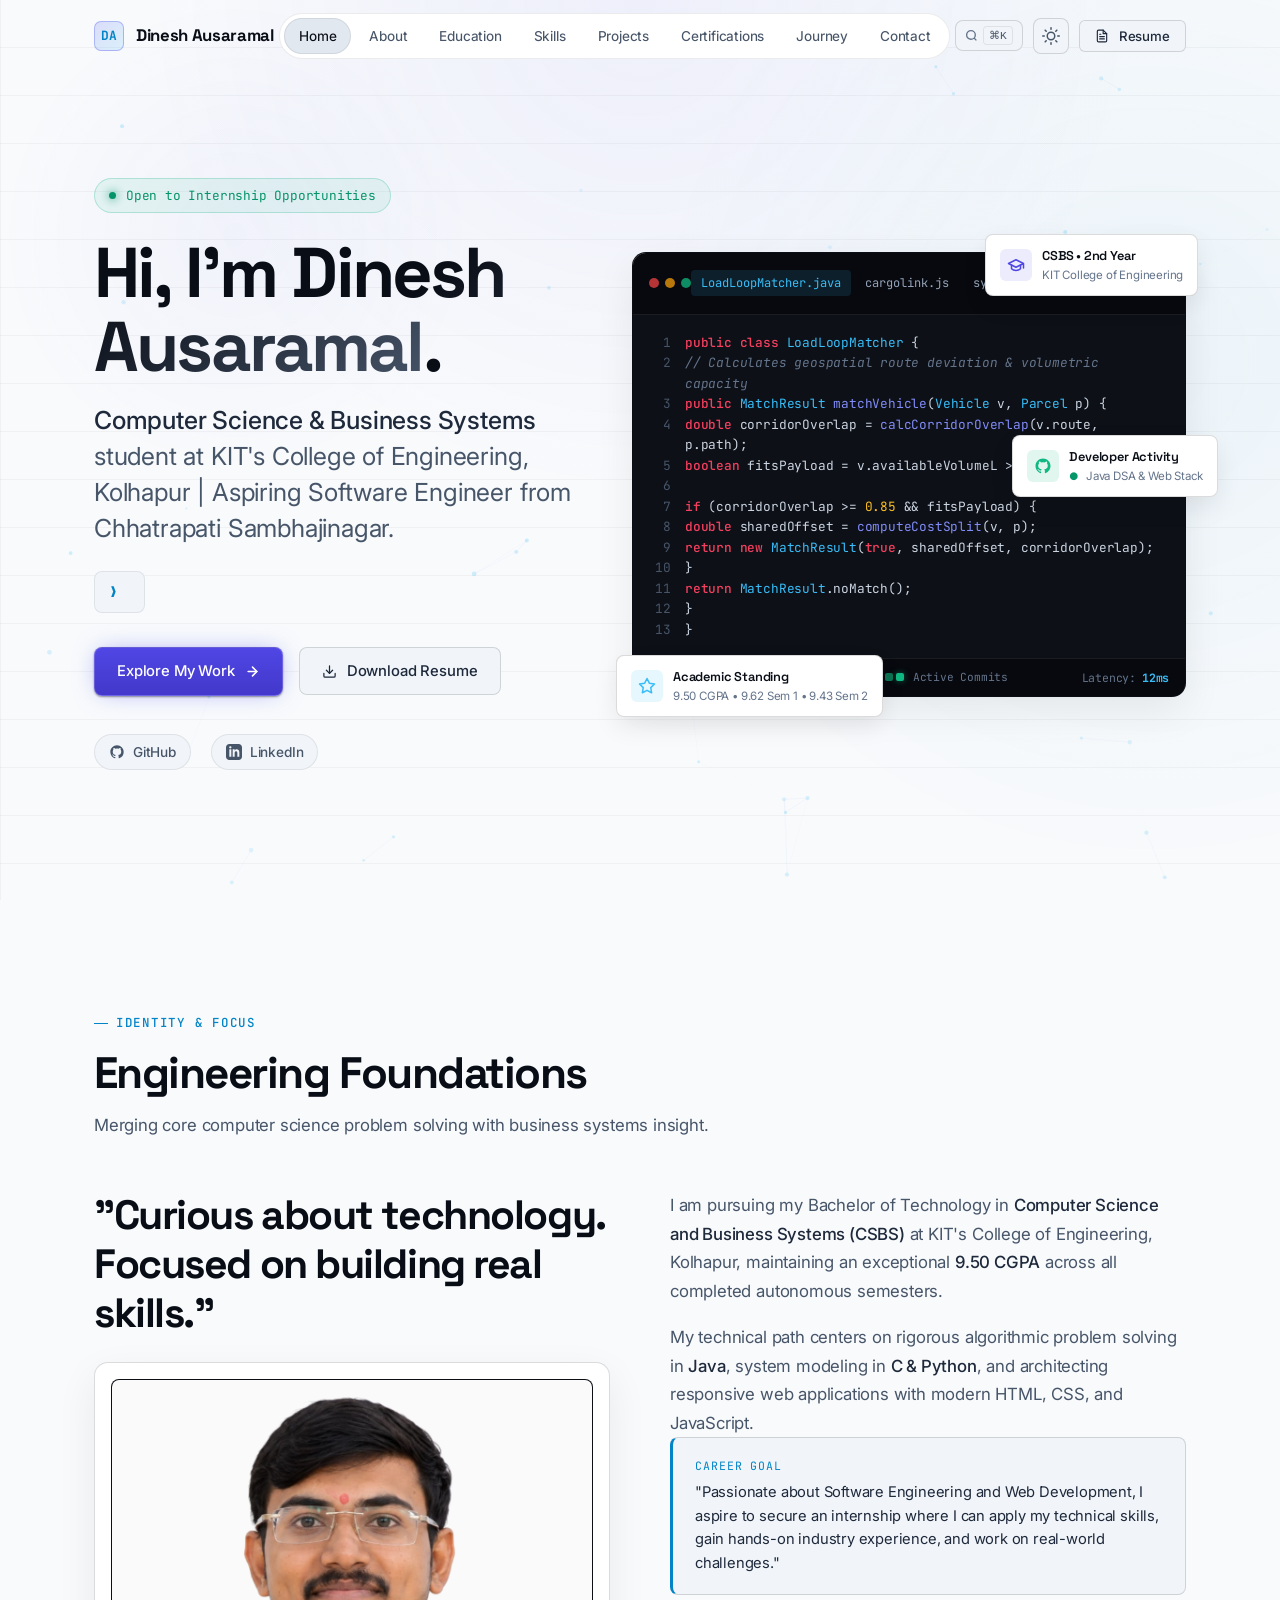
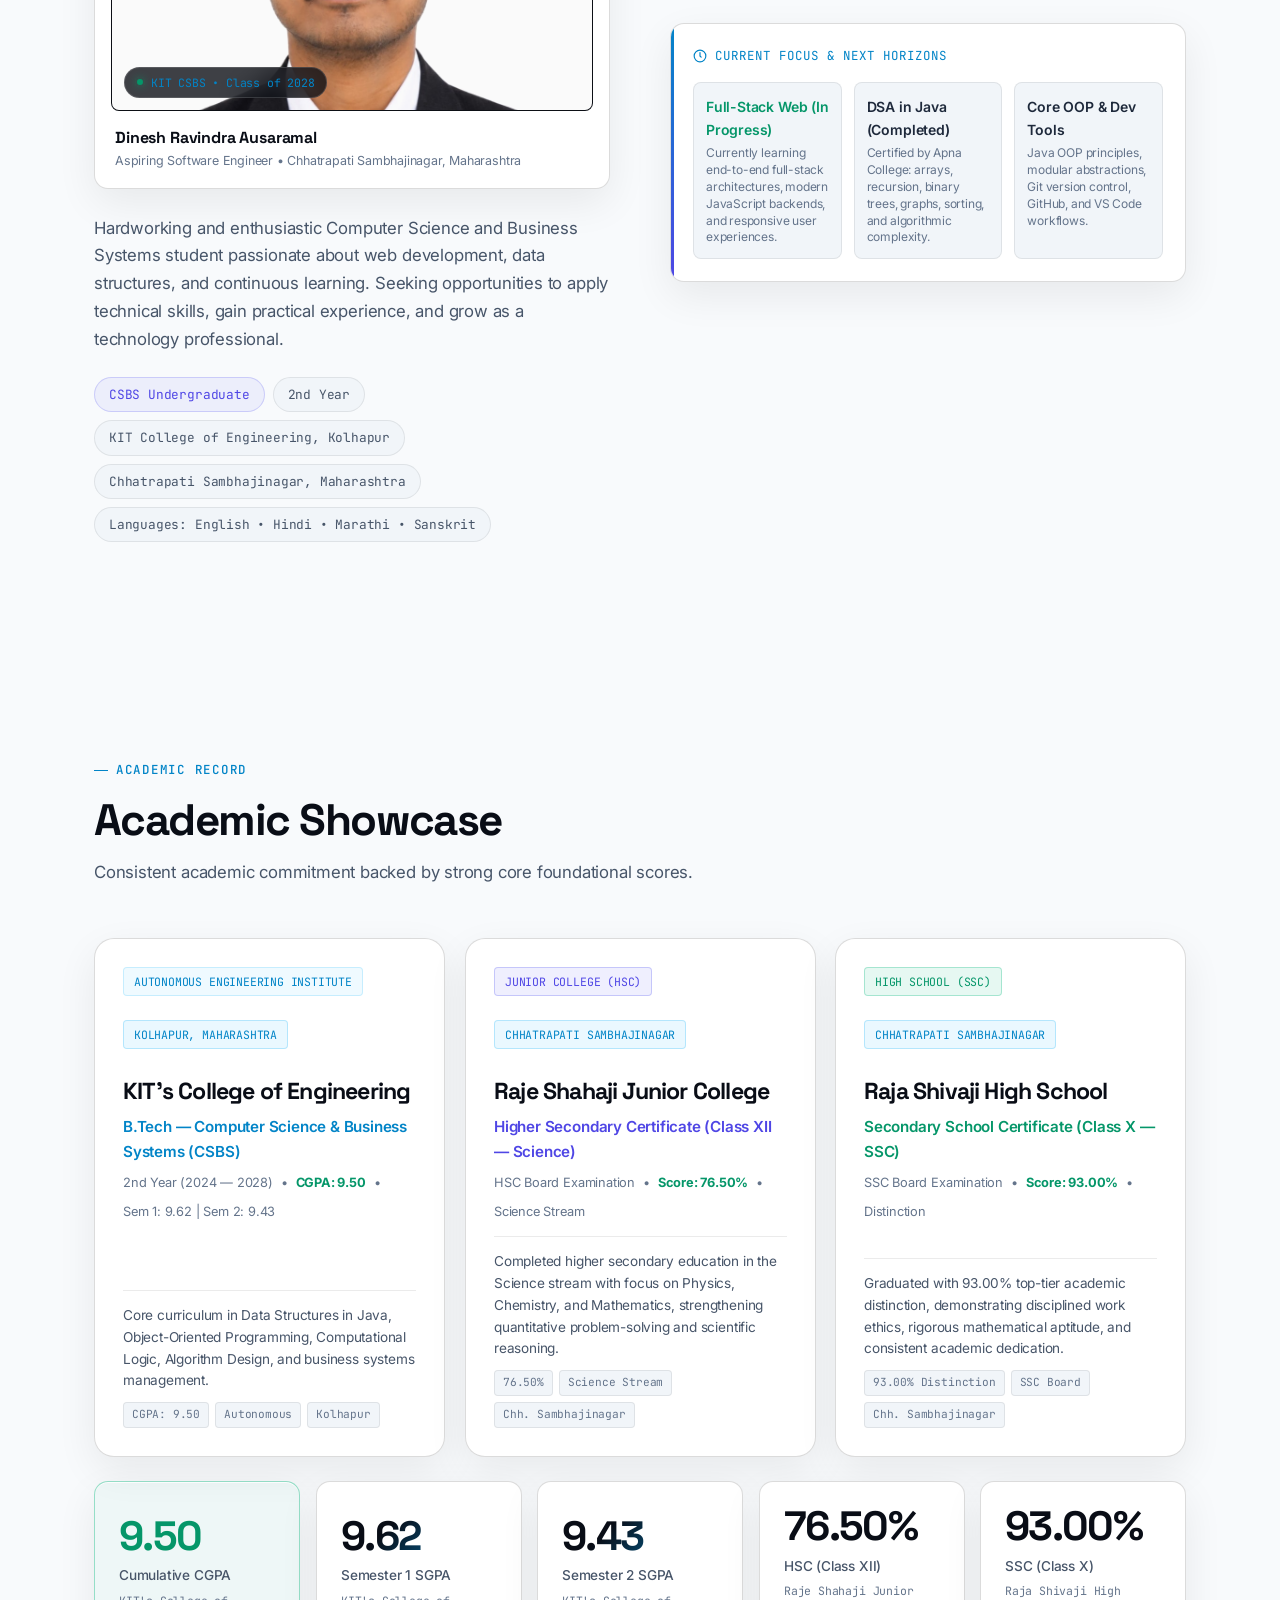
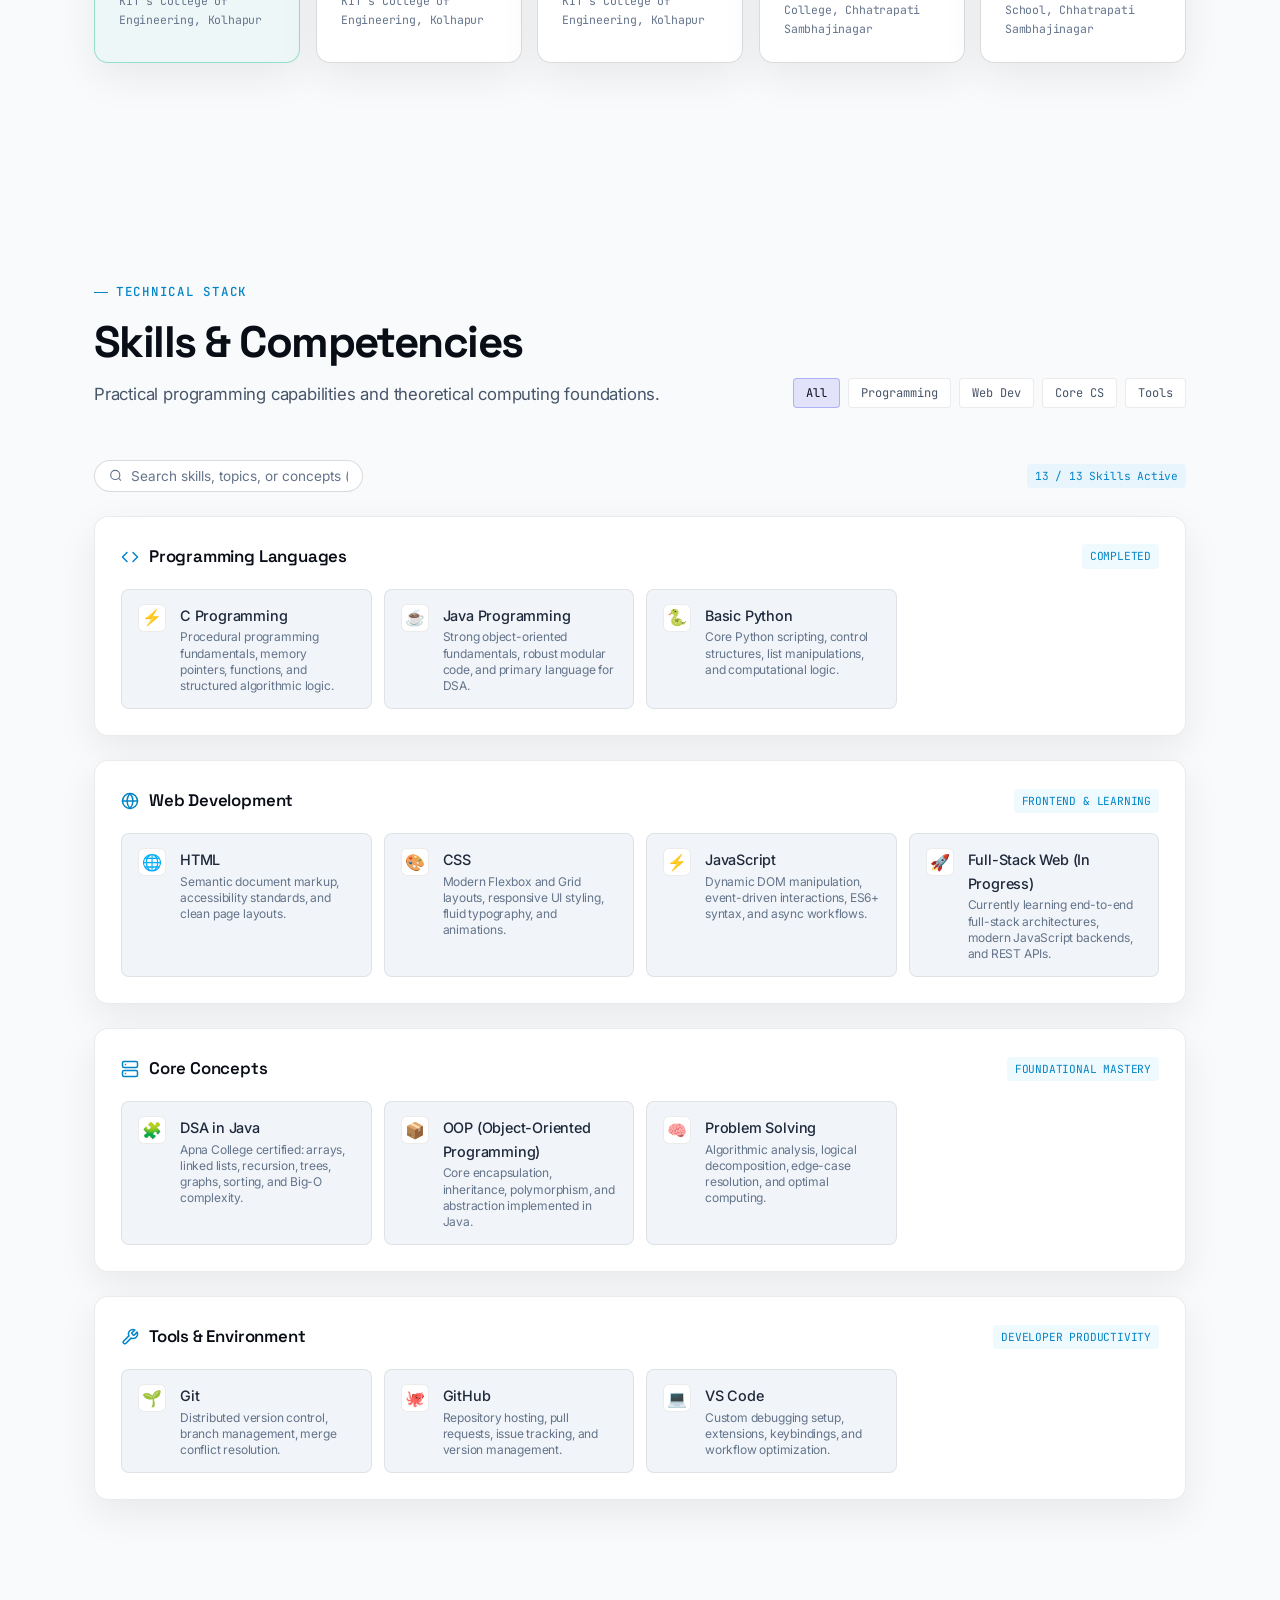
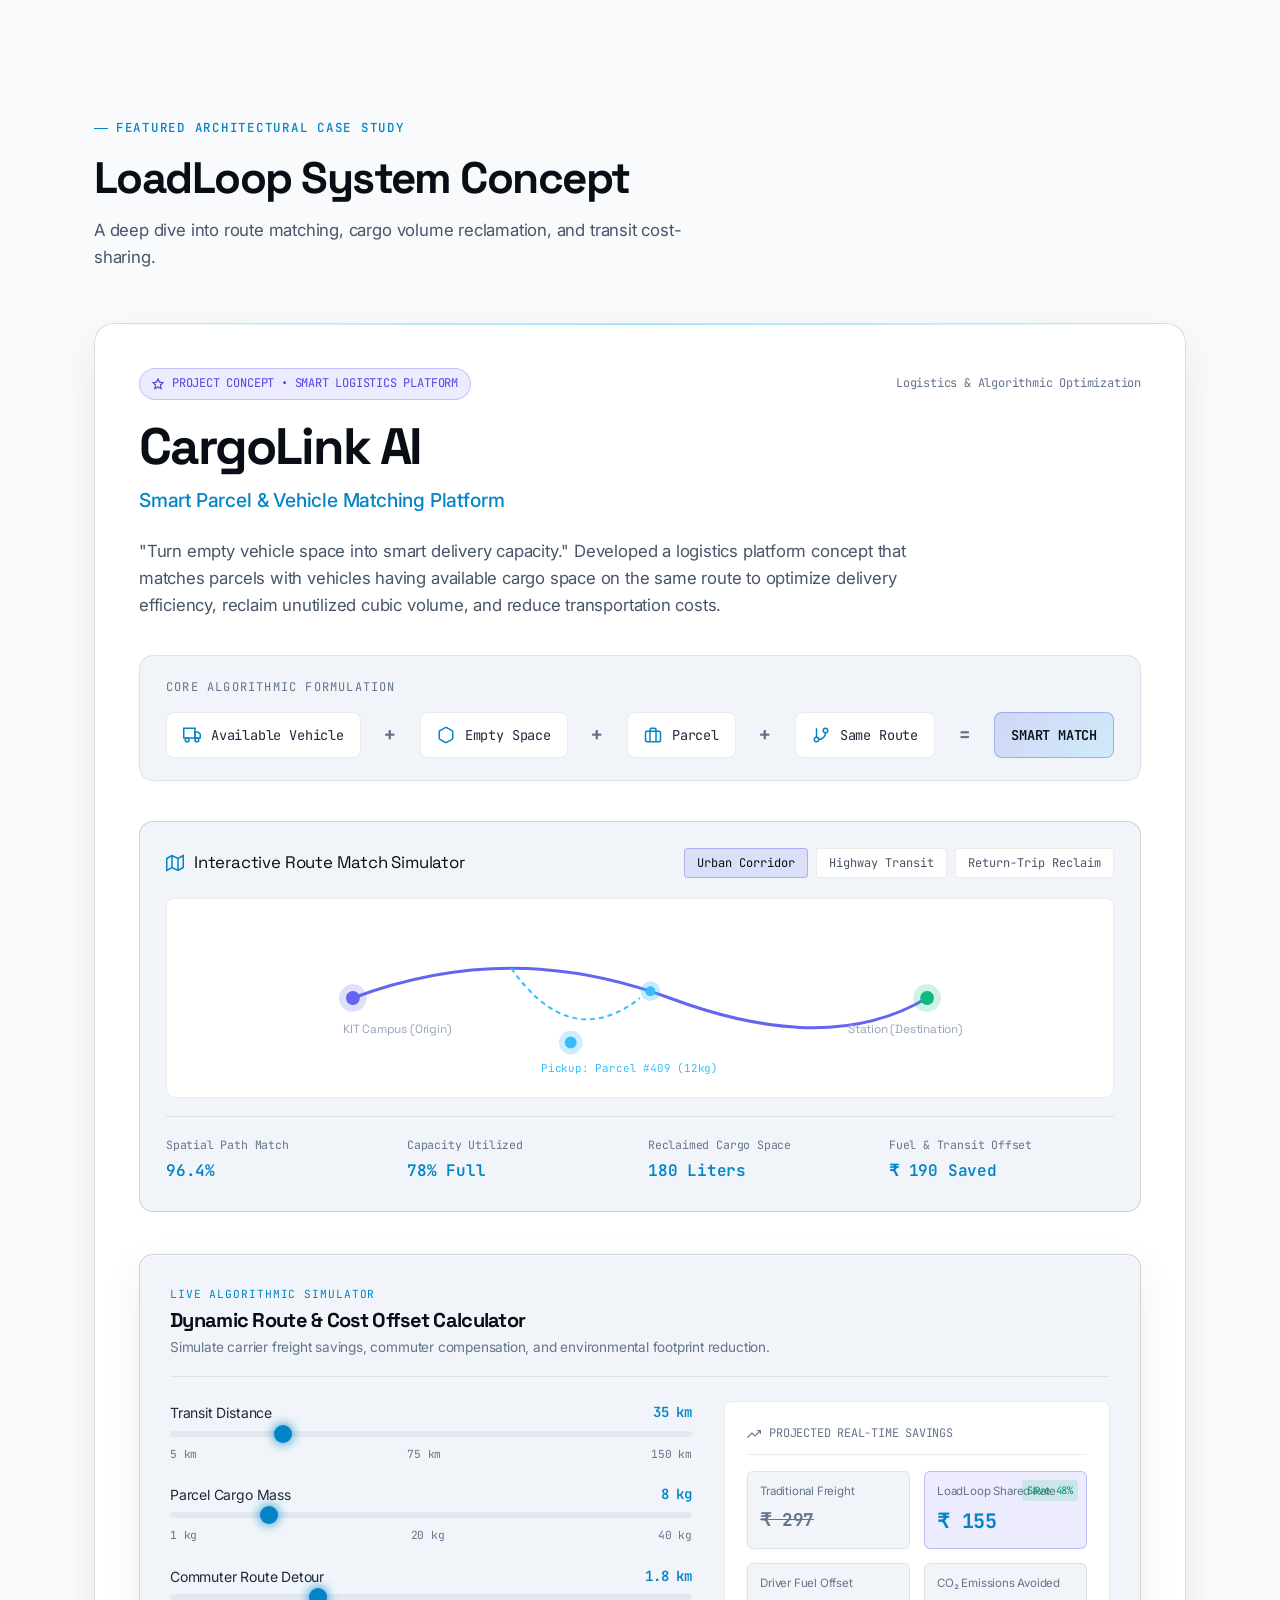
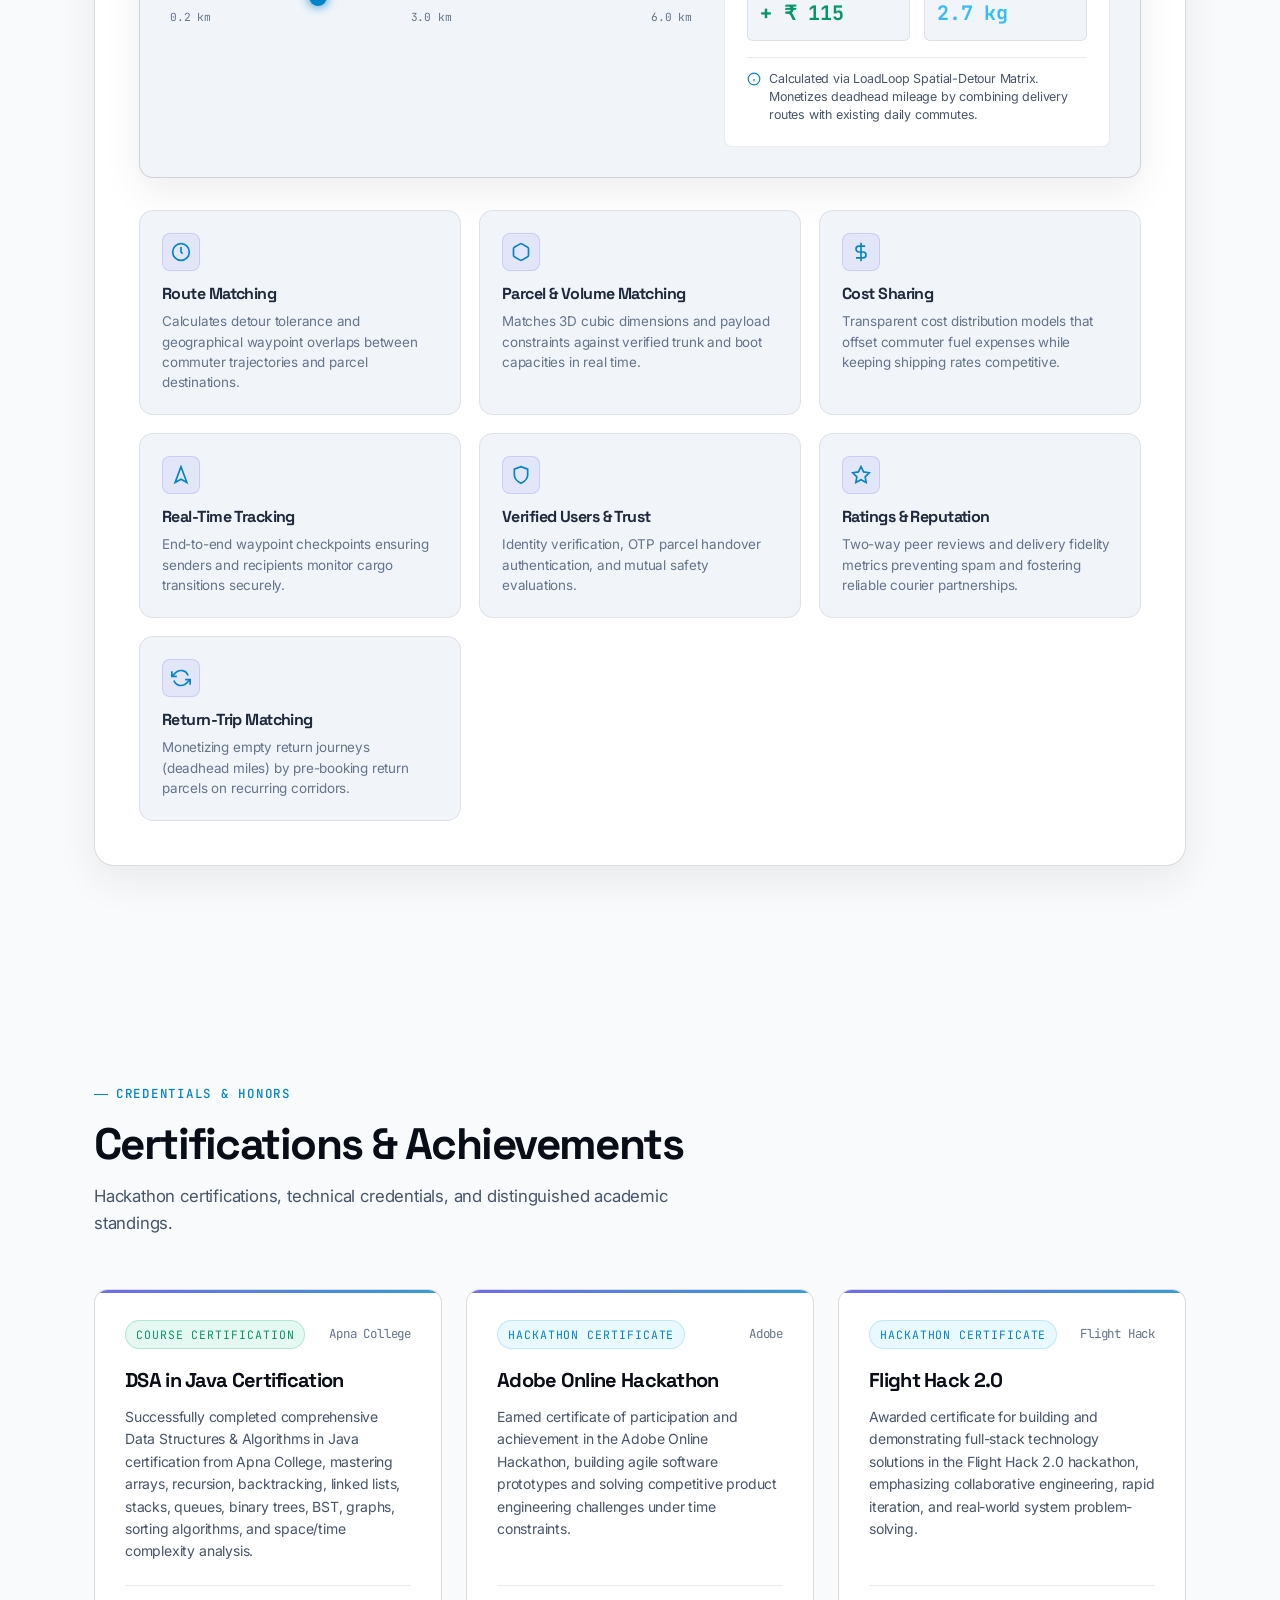
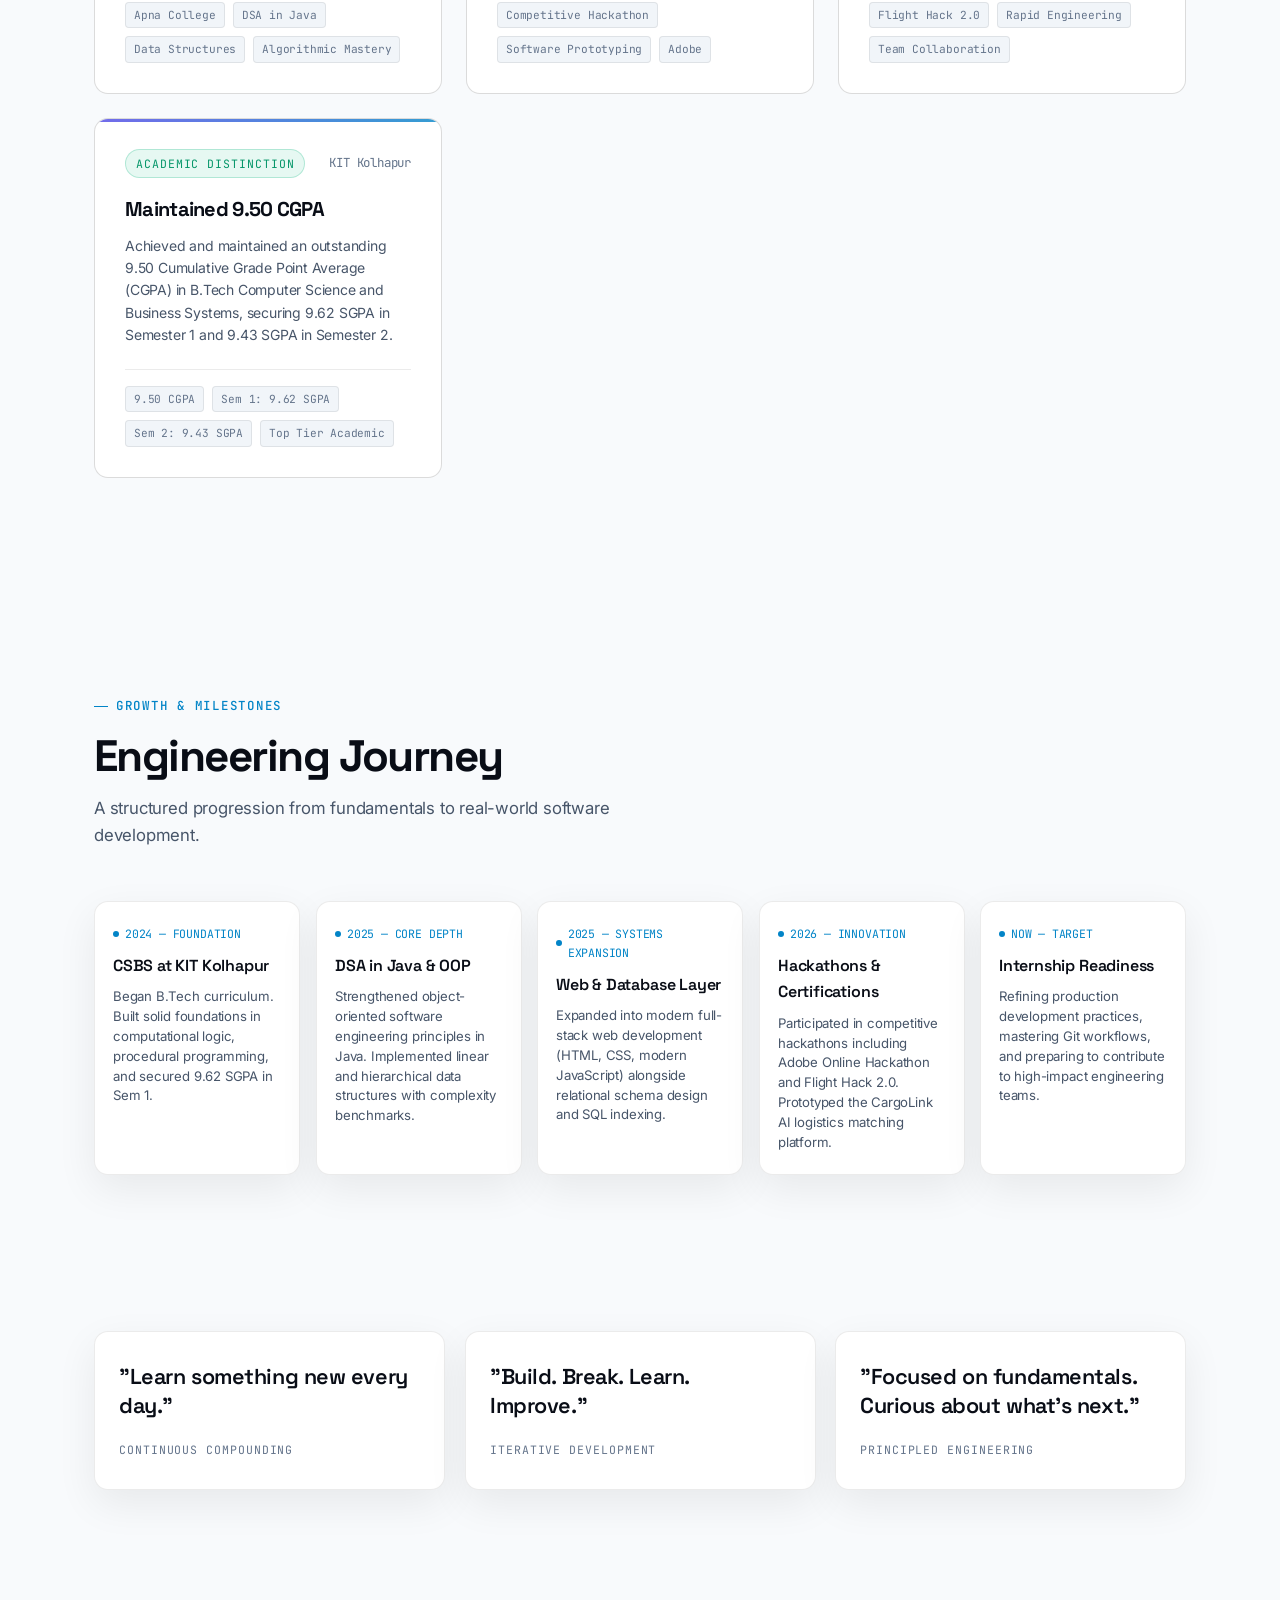
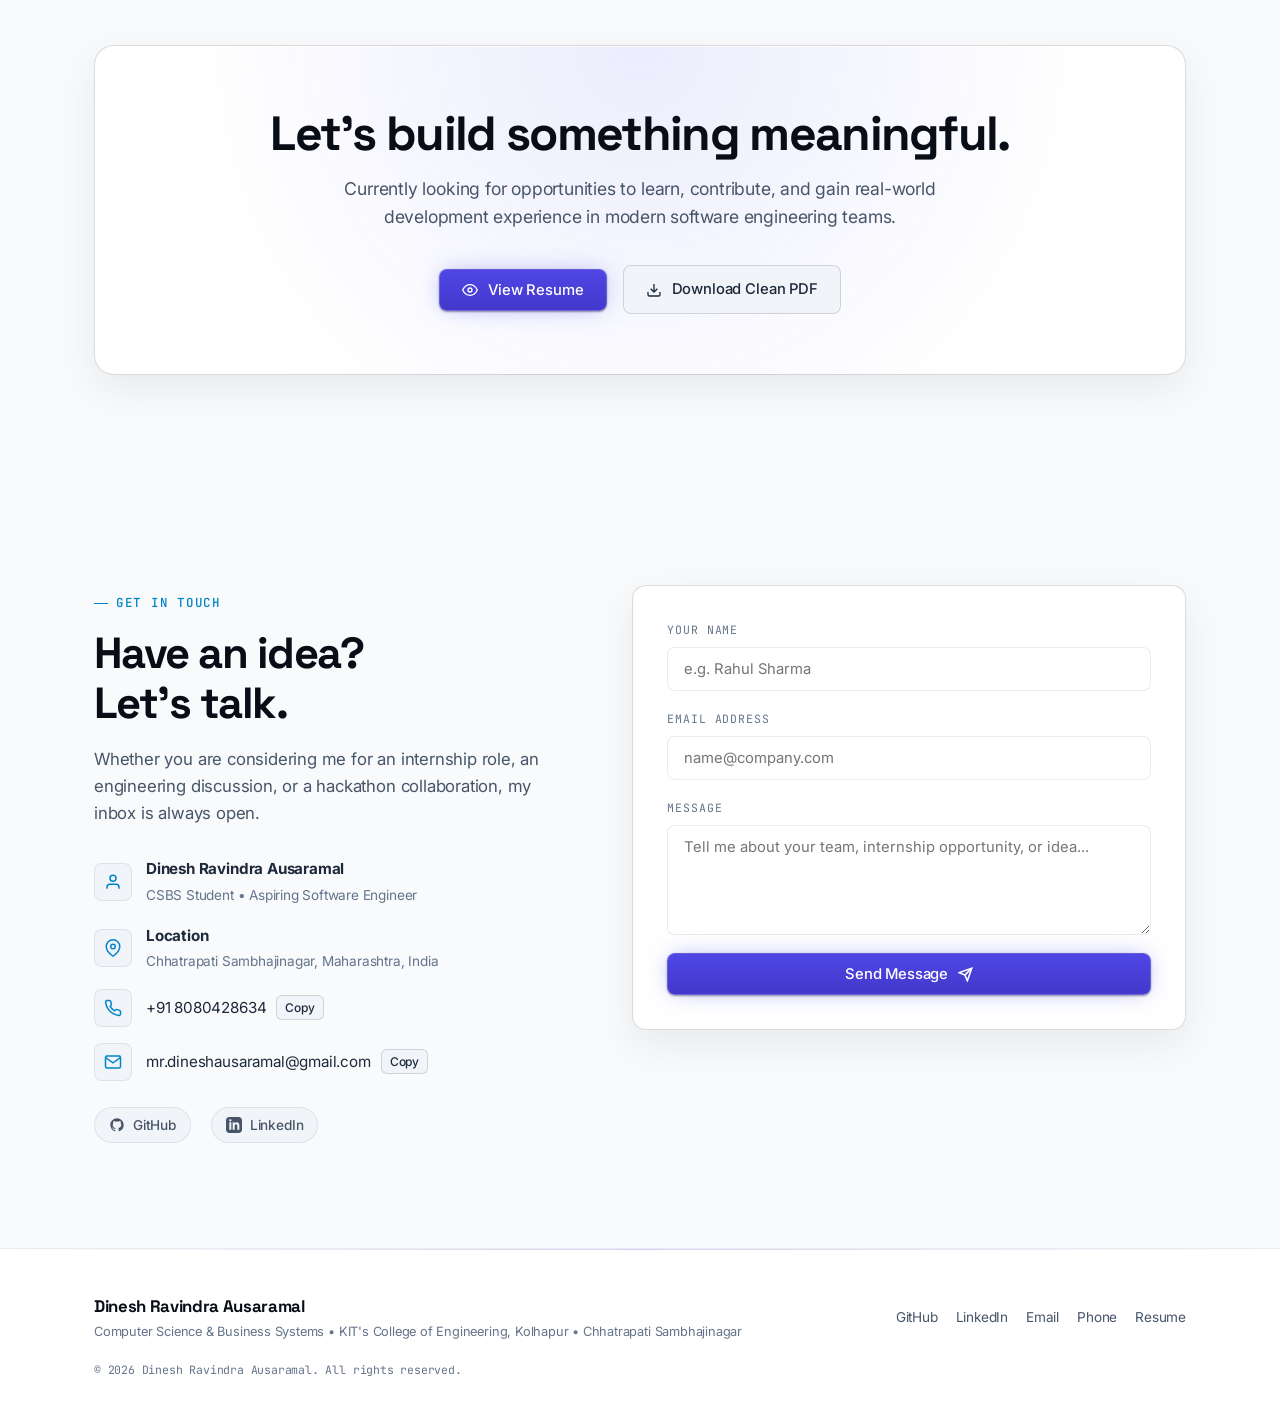
==== commit 90d3ab69: "Update education showcase with 10th, 12th, and College details, Apna College DSA certification, and " ====
--- a/index.html
+++ b/index.html
@@ -191,7 +191,7 @@
               </div>
               <div class="code-tabs">
                 <button class="code-tab active" data-lang="java">LoadLoopMatcher.java</button>
-                <button class="code-tab" data-lang="sql">route_query.sql</button>
+                <button class="code-tab" data-lang="js">cargolink.js</button>
                 <button class="code-tab" data-lang="sh">sys_status.sh</button>
               </div>
               <div style="display: flex; align-items: center; gap: 8px;">
@@ -324,20 +324,20 @@
           <div class="learning-card">
             <div class="learning-header">
               <svg width="14" height="14" viewBox="0 0 24 24" fill="none" stroke="currentColor" stroke-width="2" stroke-linecap="round" stroke-linejoin="round"><circle cx="12" cy="12" r="10"/><polyline points="12 6 12 12 14 14"/></svg>
-              <span>Currently Learning & Expanding</span>
+              <span>Current Focus & Next Horizons</span>
             </div>
             <div class="learning-grid">
               <div class="learning-item">
-                <div class="learning-title">DSA in Java</div>
-                <div class="learning-desc">Arrays, linked lists, trees, graphs, sorting, and algorithmic complexity.</div>
+                <div class="learning-title" style="color: var(--accent-green);">Full-Stack Web (In Progress)</div>
+                <div class="learning-desc">Currently learning end-to-end full-stack architectures, modern JavaScript backends, and responsive user experiences.</div>
               </div>
               <div class="learning-item">
-                <div class="learning-title">Full-Stack Web</div>
-                <div class="learning-desc">Modular frontends, REST APIs, state coordination, and responsive layouts.</div>
+                <div class="learning-title">DSA in Java (Completed)</div>
+                <div class="learning-desc">Certified by Apna College: arrays, recursion, binary trees, graphs, sorting, and algorithmic complexity.</div>
               </div>
               <div class="learning-item">
-                <div class="learning-title">Git & GitHub</div>
-                <div class="learning-desc">Branch hygiene, clean atomic commits, semantic PRs, and team workflows.</div>
+                <div class="learning-title">Core OOP & Dev Tools</div>
+                <div class="learning-desc">Java OOP principles, modular abstractions, Git version control, GitHub, and VS Code workflows.</div>
               </div>
             </div>
           </div>
@@ -358,30 +358,97 @@
         <p class="section-desc">Consistent academic commitment backed by strong core foundational scores.</p>
       </div>
 
-      <div class="edu-wrapper">
-        <!-- Main Institutional Card -->
-        <div class="edu-main-card reveal">
-          <div>
-            <div style="display: flex; gap: 8px; flex-wrap: wrap; margin-bottom: 12px;">
-              <span class="edu-badge">AUTONOMOUS ENGINEERING INSTITUTE</span>
-              <span class="edu-badge" style="background: rgba(56, 189, 248, 0.1); border-color: rgba(56, 189, 248, 0.3); color: var(--accent-cyan);">KOLHAPUR, MAHARASHTRA</span>
-            </div>
-            <h3 class="edu-institute">KIT's College of Engineering, Kolhapur</h3>
-            <div class="edu-degree">B.Tech — Computer Science and Business Systems (CSBS)</div>
-            <div class="edu-meta">
-              <span>2nd Year (2024 — 2028)</span>
-              <span>•</span>
-              <span style="color: var(--accent-green); font-weight: 600;">Cumulative CGPA: 9.50</span>
-              <span>•</span>
-              <span>Home: Chhatrapati Sambhajinagar</span>
-            </div>
-          </div>
-
-          <div class="edu-curriculum">
-            <p>
-              The CSBS curriculum blends core computing rigor—Data Structures in Java, Object-Oriented Programming, Database Systems, and Operating Systems—with business process management, data analytics, and enterprise systems architecture.
-            </p>
-          </div>
+      <div class="edu-wrapper" style="display: flex; flex-direction: column; gap: 24px;">
+        <!-- Detailed Educational Showcase Cards: College (B.Tech), 12th HSC, 10th SSC -->
+        <div style="display: grid; grid-template-columns: repeat(auto-fit, minmax(310px, 1fr)); gap: 20px;">
+          
+          <!-- Card 1: B.Tech (College) -->
+          <div class="edu-main-card reveal" style="padding: 28px;">
+            <div>
+              <div style="display: flex; gap: 8px; flex-wrap: wrap; margin-bottom: 12px;">
+                <span class="edu-badge">AUTONOMOUS ENGINEERING INSTITUTE</span>
+                <span class="edu-badge" style="background: rgba(56, 189, 248, 0.1); border-color: rgba(56, 189, 248, 0.3); color: var(--accent-cyan);">KOLHAPUR, MAHARASHTRA</span>
+              </div>
+              <h3 class="edu-institute" style="font-size: 1.45rem;">KIT's College of Engineering</h3>
+              <div class="edu-degree" style="font-size: 0.95rem; font-weight: 600; color: var(--accent-cyan);">B.Tech — Computer Science & Business Systems (CSBS)</div>
+              <div class="edu-meta" style="margin-bottom: 14px; flex-wrap: wrap; gap: 8px; font-size: 0.8rem;">
+                <span>2nd Year (2024 — 2028)</span>
+                <span>•</span>
+                <span style="color: var(--accent-green); font-weight: 700;">CGPA: 9.50</span>
+                <span>•</span>
+                <span>Sem 1: 9.62 | Sem 2: 9.43</span>
+              </div>
+            </div>
+            <div class="edu-curriculum" style="padding-top: 14px; font-size: 0.85rem;">
+              <p>
+                Core curriculum in Data Structures in Java, Object-Oriented Programming, Computational Logic, Algorithm Design, and business systems management.
+              </p>
+              <div style="display: flex; gap: 6px; flex-wrap: wrap; margin-top: 10px;">
+                <span class="cert-tag">CGPA: 9.50</span>
+                <span class="cert-tag">Autonomous</span>
+                <span class="cert-tag">Kolhapur</span>
+              </div>
+            </div>
+          </div>
+
+          <!-- Card 2: 12th HSC (Junior College) -->
+          <div class="edu-main-card reveal reveal-delay-1" style="padding: 28px;">
+            <div>
+              <div style="display: flex; gap: 8px; flex-wrap: wrap; margin-bottom: 12px;">
+                <span class="edu-badge" style="background: rgba(99, 102, 241, 0.1); border-color: rgba(99, 102, 241, 0.3); color: var(--accent-indigo);">JUNIOR COLLEGE (HSC)</span>
+                <span class="edu-badge" style="background: rgba(56, 189, 248, 0.1); border-color: rgba(56, 189, 248, 0.3); color: var(--accent-cyan);">CHHATRAPATI SAMBHAJINAGAR</span>
+              </div>
+              <h3 class="edu-institute" style="font-size: 1.45rem;">Raje Shahaji Junior College</h3>
+              <div class="edu-degree" style="font-size: 0.95rem; font-weight: 600; color: var(--accent-indigo);">Higher Secondary Certificate (Class XII — Science)</div>
+              <div class="edu-meta" style="margin-bottom: 14px; flex-wrap: wrap; gap: 8px; font-size: 0.8rem;">
+                <span>HSC Board Examination</span>
+                <span>•</span>
+                <span style="color: var(--accent-green); font-weight: 700;">Score: 76.50%</span>
+                <span>•</span>
+                <span>Science Stream</span>
+              </div>
+            </div>
+            <div class="edu-curriculum" style="padding-top: 14px; font-size: 0.85rem;">
+              <p>
+                Completed higher secondary education in the Science stream with focus on Physics, Chemistry, and Mathematics, strengthening quantitative problem-solving and scientific reasoning.
+              </p>
+              <div style="display: flex; gap: 6px; flex-wrap: wrap; margin-top: 10px;">
+                <span class="cert-tag">76.50%</span>
+                <span class="cert-tag">Science Stream</span>
+                <span class="cert-tag">Chh. Sambhajinagar</span>
+              </div>
+            </div>
+          </div>
+
+          <!-- Card 3: 10th SSC (High School) -->
+          <div class="edu-main-card reveal reveal-delay-2" style="padding: 28px;">
+            <div>
+              <div style="display: flex; gap: 8px; flex-wrap: wrap; margin-bottom: 12px;">
+                <span class="edu-badge" style="background: rgba(16, 185, 129, 0.1); border-color: rgba(16, 185, 129, 0.3); color: var(--accent-green);">HIGH SCHOOL (SSC)</span>
+                <span class="edu-badge" style="background: rgba(56, 189, 248, 0.1); border-color: rgba(56, 189, 248, 0.3); color: var(--accent-cyan);">CHHATRAPATI SAMBHAJINAGAR</span>
+              </div>
+              <h3 class="edu-institute" style="font-size: 1.45rem;">Raja Shivaji High School</h3>
+              <div class="edu-degree" style="font-size: 0.95rem; font-weight: 600; color: var(--accent-green);">Secondary School Certificate (Class X — SSC)</div>
+              <div class="edu-meta" style="margin-bottom: 14px; flex-wrap: wrap; gap: 8px; font-size: 0.8rem;">
+                <span>SSC Board Examination</span>
+                <span>•</span>
+                <span style="color: var(--accent-green); font-weight: 700;">Score: 93.00%</span>
+                <span>•</span>
+                <span>Distinction</span>
+              </div>
+            </div>
+            <div class="edu-curriculum" style="padding-top: 14px; font-size: 0.85rem;">
+              <p>
+                Graduated with 93.00% top-tier academic distinction, demonstrating disciplined work ethics, rigorous mathematical aptitude, and consistent academic dedication.
+              </p>
+              <div style="display: flex; gap: 6px; flex-wrap: wrap; margin-top: 10px;">
+                <span class="cert-tag">93.00% Distinction</span>
+                <span class="cert-tag">SSC Board</span>
+                <span class="cert-tag">Chh. Sambhajinagar</span>
+              </div>
+            </div>
+          </div>
+
         </div>
 
         <!-- Academic Performance Metrics Grid (With Locations) -->
@@ -449,7 +516,7 @@
           <input type="text" id="skill-search-input" class="skill-search-input" placeholder="Search skills, topics, or concepts (e.g. Java, OOP, Git)..." aria-label="Search skills">
           <span class="clear-search-btn" id="clear-skill-search" style="display: none;" title="Clear search">✕</span>
         </div>
-        <div class="category-tag" id="skills-match-count">17 / 17 Skills Active</div>
+        <div class="category-tag" id="skills-match-count">13 / 13 Skills Active</div>
       </div>
 
       <div class="skills-container">
@@ -461,35 +528,28 @@
               <svg width="18" height="18" viewBox="0 0 24 24" fill="none" stroke="currentColor" stroke-width="2" stroke-linecap="round" stroke-linejoin="round" style="color: var(--accent-cyan);"><polyline points="16 18 22 12 16 6"/><polyline points="8 6 2 12 8 18"/></svg>
               <span>Programming Languages</span>
             </div>
-            <span class="category-tag">CORE EXECUTION</span>
+            <span class="category-tag">COMPLETED</span>
           </div>
           <div class="skills-grid">
             <div class="skill-item">
               <div class="skill-icon">⚡</div>
               <div class="skill-meta">
-                <div class="skill-name">C</div>
-                <div class="skill-desc">Procedural programming fundamentals, memory pointers, and low-level computational logic.</div>
+                <div class="skill-name">C Programming</div>
+                <div class="skill-desc">Procedural programming fundamentals, memory pointers, functions, and structured algorithmic logic.</div>
               </div>
             </div>
             <div class="skill-item">
               <div class="skill-icon">☕</div>
               <div class="skill-meta">
-                <div class="skill-name">Java</div>
-                <div class="skill-desc">Primary language for DSA, object-oriented systems & algorithmic design.</div>
+                <div class="skill-name">Java Programming</div>
+                <div class="skill-desc">Strong object-oriented fundamentals, robust modular code, and primary language for DSA.</div>
               </div>
             </div>
             <div class="skill-item">
               <div class="skill-icon">🐍</div>
               <div class="skill-meta">
-                <div class="skill-name">Python</div>
-                <div class="skill-desc">Scripting, algorithmic prototyping, and computational logic.</div>
-              </div>
-            </div>
-            <div class="skill-item">
-              <div class="skill-icon">🗄️</div>
-              <div class="skill-meta">
-                <div class="skill-name">SQL</div>
-                <div class="skill-desc">Relational querying, schema modeling, joins, and indexing fundamentals.</div>
+                <div class="skill-name">Basic Python</div>
+                <div class="skill-desc">Core Python scripting, control structures, list manipulations, and computational logic.</div>
               </div>
             </div>
           </div>
@@ -502,55 +562,62 @@
               <svg width="18" height="18" viewBox="0 0 24 24" fill="none" stroke="currentColor" stroke-width="2" stroke-linecap="round" stroke-linejoin="round" style="color: var(--accent-cyan);"><circle cx="12" cy="12" r="10"/><line x1="2" y1="12" x2="22" y2="12"/><path d="M12 2a15.3 15.3 0 0 1 4 10 15.3 15.3 0 0 1-4 10 15.3 15.3 0 0 1-4-10 15.3 15.3 0 0 1 4-10z"/></svg>
               <span>Web Development</span>
             </div>
-            <span class="category-tag">FRONTEND & SYSTEMS</span>
+            <span class="category-tag">FRONTEND & LEARNING</span>
           </div>
           <div class="skills-grid">
             <div class="skill-item">
               <div class="skill-icon">🌐</div>
               <div class="skill-meta">
-                <div class="skill-name">HTML5</div>
-                <div class="skill-desc">Semantic markup, accessibility landmarks, and search structure.</div>
+                <div class="skill-name">HTML</div>
+                <div class="skill-desc">Semantic document markup, accessibility standards, and clean page layouts.</div>
               </div>
             </div>
             <div class="skill-item">
               <div class="skill-icon">🎨</div>
               <div class="skill-meta">
-                <div class="skill-name">CSS3</div>
-                <div class="skill-desc">Modern Flexbox/Grid, fluid typography, dark themes, and animations.</div>
+                <div class="skill-name">CSS</div>
+                <div class="skill-desc">Modern Flexbox and Grid layouts, responsive UI styling, fluid typography, and animations.</div>
               </div>
             </div>
             <div class="skill-item">
               <div class="skill-icon">⚡</div>
               <div class="skill-meta">
-                <div class="skill-name">JavaScript (ES6+)</div>
-                <div class="skill-desc">DOM manipulation, async/await, modular code, and client interaction.</div>
+                <div class="skill-name">JavaScript</div>
+                <div class="skill-desc">Dynamic DOM manipulation, event-driven interactions, ES6+ syntax, and async workflows.</div>
               </div>
             </div>
             <div class="skill-item">
               <div class="skill-icon">🚀</div>
               <div class="skill-meta">
-                <div class="skill-name">Full-Stack Development</div>
-                <div class="skill-desc">Connecting responsive frontends with REST endpoints and data persistence.</div>
-              </div>
-            </div>
-          </div>
-        </div>
-
-        <!-- Group 3: Core Computer Science -->
+                <div class="skill-name">Full-Stack Web (In Progress)</div>
+                <div class="skill-desc">Currently learning end-to-end full-stack architectures, modern JavaScript backends, and REST APIs.</div>
+              </div>
+            </div>
+          </div>
+        </div>
+
+        <!-- Group 3: Core Concepts -->
         <div class="skills-category" data-group="core">
           <div class="category-header">
             <div class="category-title">
               <svg width="18" height="18" viewBox="0 0 24 24" fill="none" stroke="currentColor" stroke-width="2" stroke-linecap="round" stroke-linejoin="round" style="color: var(--accent-cyan);"><rect x="2" y="2" width="20" height="8" rx="2" ry="2"/><rect x="2" y="14" width="20" height="8" rx="2" ry="2"/><line x1="6" y1="6" x2="6.01" y2="6"/><line x1="6" y1="18" x2="6.01" y2="18"/></svg>
-              <span>Core Computer Science</span>
-            </div>
-            <span class="category-tag">THEORETICAL RIGOR</span>
+              <span>Core Concepts</span>
+            </div>
+            <span class="category-tag">FOUNDATIONAL MASTERY</span>
           </div>
           <div class="skills-grid">
             <div class="skill-item">
               <div class="skill-icon">🧩</div>
               <div class="skill-meta">
-                <div class="skill-name">Data Structures & Algorithms</div>
-                <div class="skill-desc">Complexity analysis, recursive patterns, graph traversal, and arrays in Java.</div>
+                <div class="skill-name">DSA in Java</div>
+                <div class="skill-desc">Apna College certified: arrays, linked lists, recursion, trees, graphs, sorting, and Big-O complexity.</div>
+              </div>
+            </div>
+            <div class="skill-item">
+              <div class="skill-icon">📦</div>
+              <div class="skill-meta">
+                <div class="skill-name">OOP (Object-Oriented Programming)</div>
+                <div class="skill-desc">Core encapsulation, inheritance, polymorphism, and abstraction implemented in Java.</div>
               </div>
             </div>
             <div class="skill-item">
@@ -558,34 +625,6 @@
               <div class="skill-meta">
                 <div class="skill-name">Problem Solving</div>
                 <div class="skill-desc">Algorithmic analysis, logical decomposition, edge-case resolution, and optimal computing.</div>
-              </div>
-            </div>
-            <div class="skill-item">
-              <div class="skill-icon">📦</div>
-              <div class="skill-meta">
-                <div class="skill-name">Object-Oriented Programming (OOP)</div>
-                <div class="skill-desc">Encapsulation, inheritance, polymorphism, and abstraction in Java.</div>
-              </div>
-            </div>
-            <div class="skill-item">
-              <div class="skill-icon">💾</div>
-              <div class="skill-meta">
-                <div class="skill-name">DBMS</div>
-                <div class="skill-desc">ACID properties, normalization, relational algebra, and transaction safety.</div>
-              </div>
-            </div>
-            <div class="skill-item">
-              <div class="skill-icon">⚙️</div>
-              <div class="skill-meta">
-                <div class="skill-name">Operating Systems</div>
-                <div class="skill-desc">Process scheduling, threads, memory paging, and concurrency concepts.</div>
-              </div>
-            </div>
-            <div class="skill-item">
-              <div class="skill-icon">📡</div>
-              <div class="skill-meta">
-                <div class="skill-name">Computer Networks</div>
-                <div class="skill-desc">OSI/TCP layers, routing protocols, HTTP/HTTPS handshake, and sockets.</div>
               </div>
             </div>
           </div>
@@ -612,14 +651,14 @@
               <div class="skill-icon">🐙</div>
               <div class="skill-meta">
                 <div class="skill-name">GitHub</div>
-                <div class="skill-desc">Repository hosting, pull requests, issue tracking, and peer reviews.</div>
+                <div class="skill-desc">Repository hosting, pull requests, issue tracking, and version management.</div>
               </div>
             </div>
             <div class="skill-item">
               <div class="skill-icon">💻</div>
               <div class="skill-meta">
                 <div class="skill-name">VS Code</div>
-                <div class="skill-desc">Custom debugging setup, keybindings, linting, and workflow optimization.</div>
+                <div class="skill-desc">Custom debugging setup, extensions, keybindings, and workflow optimization.</div>
               </div>
             </div>
           </div>
@@ -884,7 +923,27 @@
       </div>
 
       <div class="cert-grid reveal">
-        <!-- Certificate 1: Adobe Online Hackathon -->
+        <!-- Certificate 1: Apna College DSA in Java -->
+        <div class="cert-card">
+          <div>
+            <div class="cert-badge-row">
+              <span class="cert-pill academic">COURSE CERTIFICATION</span>
+              <span class="cert-issuer">Apna College</span>
+            </div>
+            <h3 class="cert-title">DSA in Java Certification</h3>
+            <p class="cert-desc">
+              Successfully completed comprehensive Data Structures & Algorithms in Java certification from Apna College, mastering arrays, recursion, backtracking, linked lists, stacks, queues, binary trees, BST, graphs, sorting algorithms, and space/time complexity analysis.
+            </p>
+          </div>
+          <div class="cert-tags">
+            <span class="cert-tag">Apna College</span>
+            <span class="cert-tag">DSA in Java</span>
+            <span class="cert-tag">Data Structures</span>
+            <span class="cert-tag">Algorithmic Mastery</span>
+          </div>
+        </div>
+
+        <!-- Certificate 2: Adobe Online Hackathon -->
         <div class="cert-card">
           <div>
             <div class="cert-badge-row">
@@ -1260,9 +1319,10 @@
             Certifications & Achievements
           </h4>
           <ul style="font-size: 0.875rem; color: var(--text-secondary); line-height: 1.7; margin-left: 18px;">
-            <li>Maintained an excellent CGPA of <strong>9.50</strong> at KIT's College of Engineering.</li>
-            <li>Earned a certificate from the <strong>Adobe Online Hackathon</strong>.</li>
-            <li>Earned a certificate from <strong>Flight Hack 2.0</strong>.</li>
+            <li>Certificate in <strong>Data Structures & Algorithms in Java</strong> — Apna College</li>
+            <li>Maintained an excellent CGPA of <strong>9.50</strong> in B.Tech at KIT's College of Engineering, Kolhapur</li>
+            <li>Earned a certificate from the <strong>Adobe Online Hackathon</strong></li>
+            <li>Earned a certificate from <strong>Flight Hack 2.0</strong></li>
           </ul>
         </div>
 
@@ -1271,9 +1331,9 @@
             Technical Skills
           </h4>
           <p style="font-size: 0.875rem; color: var(--text-secondary); line-height: 1.65; margin: 0;">
-            <strong>Programming:</strong> C, Java, Python, SQL<br>
-            <strong>Web Development:</strong> HTML, CSS, JavaScript, Full-Stack Concepts<br>
-            <strong>Core Concepts:</strong> DSA in Java, Problem Solving, OOP, DBMS, Operating Systems<br>
+            <strong>Programming:</strong> C Programming, Java Programming, Basic Python<br>
+            <strong>Web Development:</strong> HTML, CSS, JavaScript (Currently Learning Full-Stack Development)<br>
+            <strong>Core Concepts:</strong> DSA in Java (Apna College Certified), Object-Oriented Programming (OOP), Problem Solving<br>
             <strong>Tools:</strong> VS Code, Git, GitHub
           </p>
         </div>
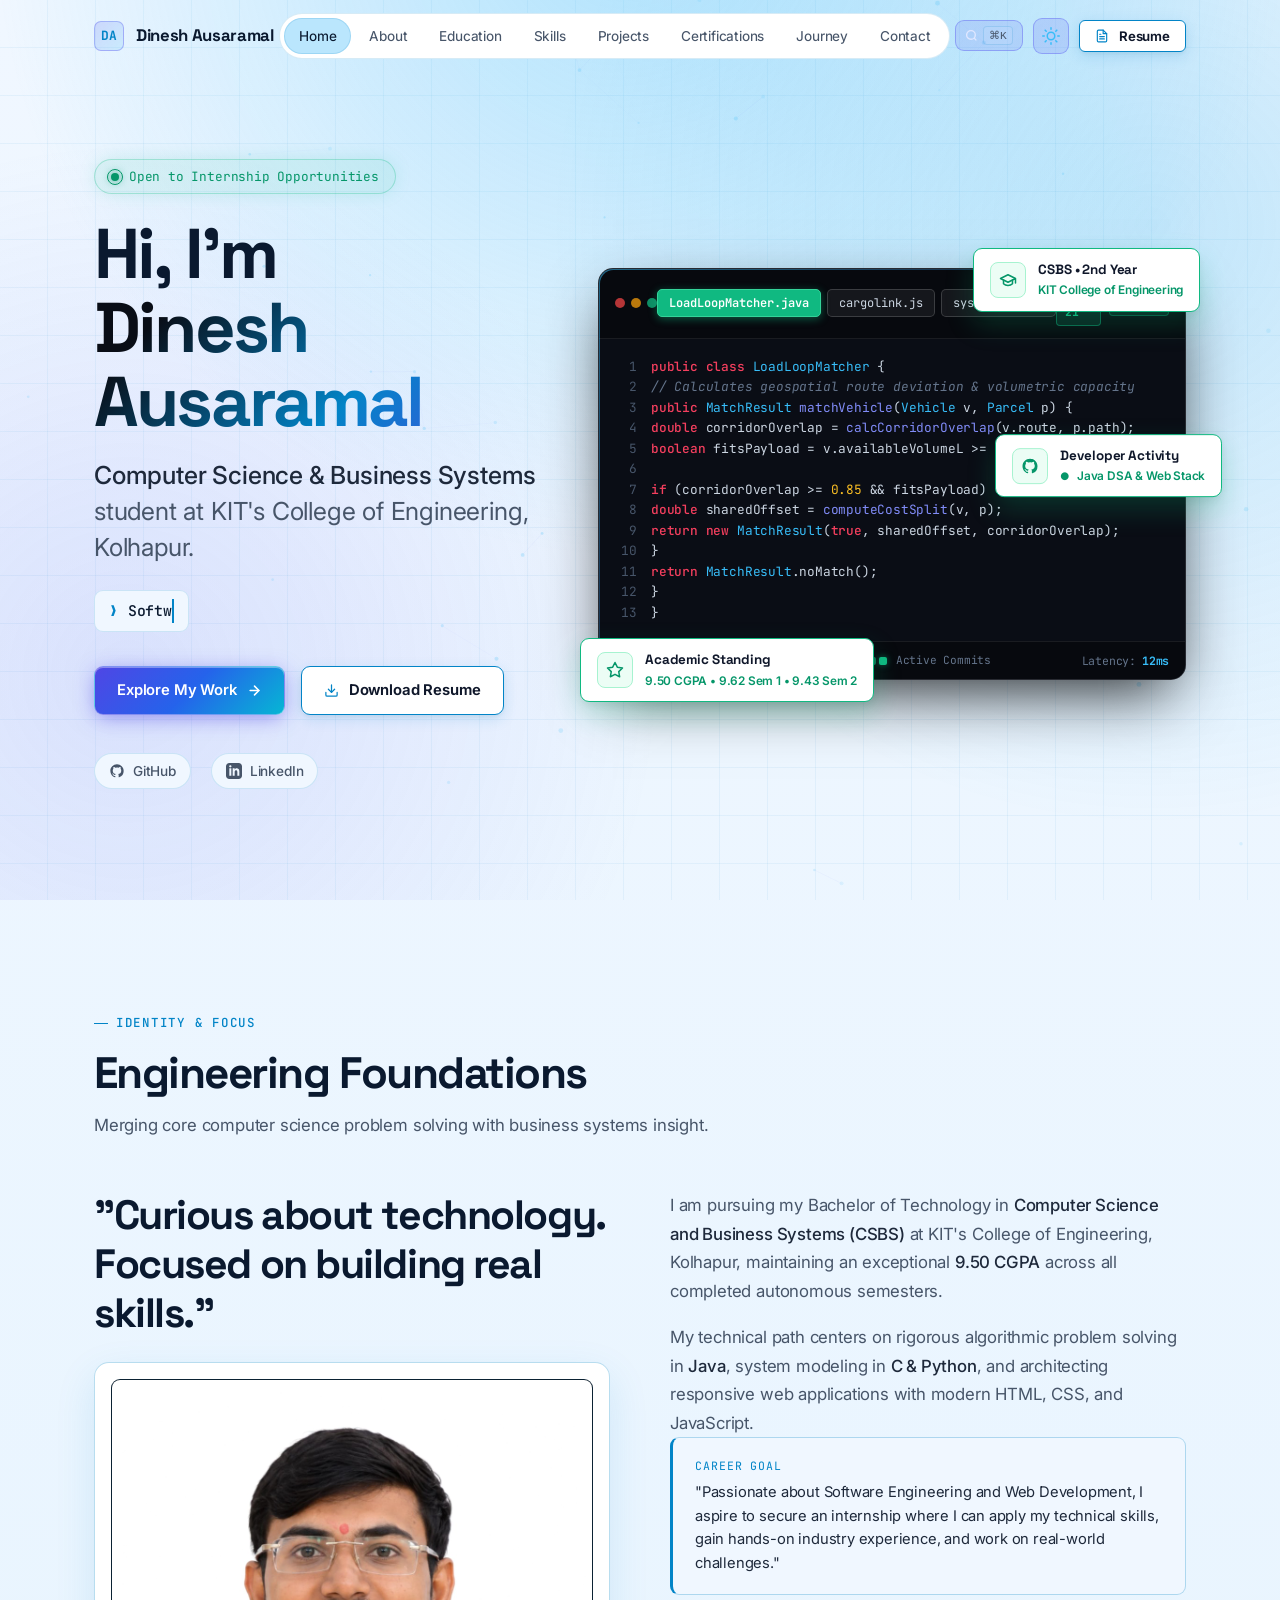
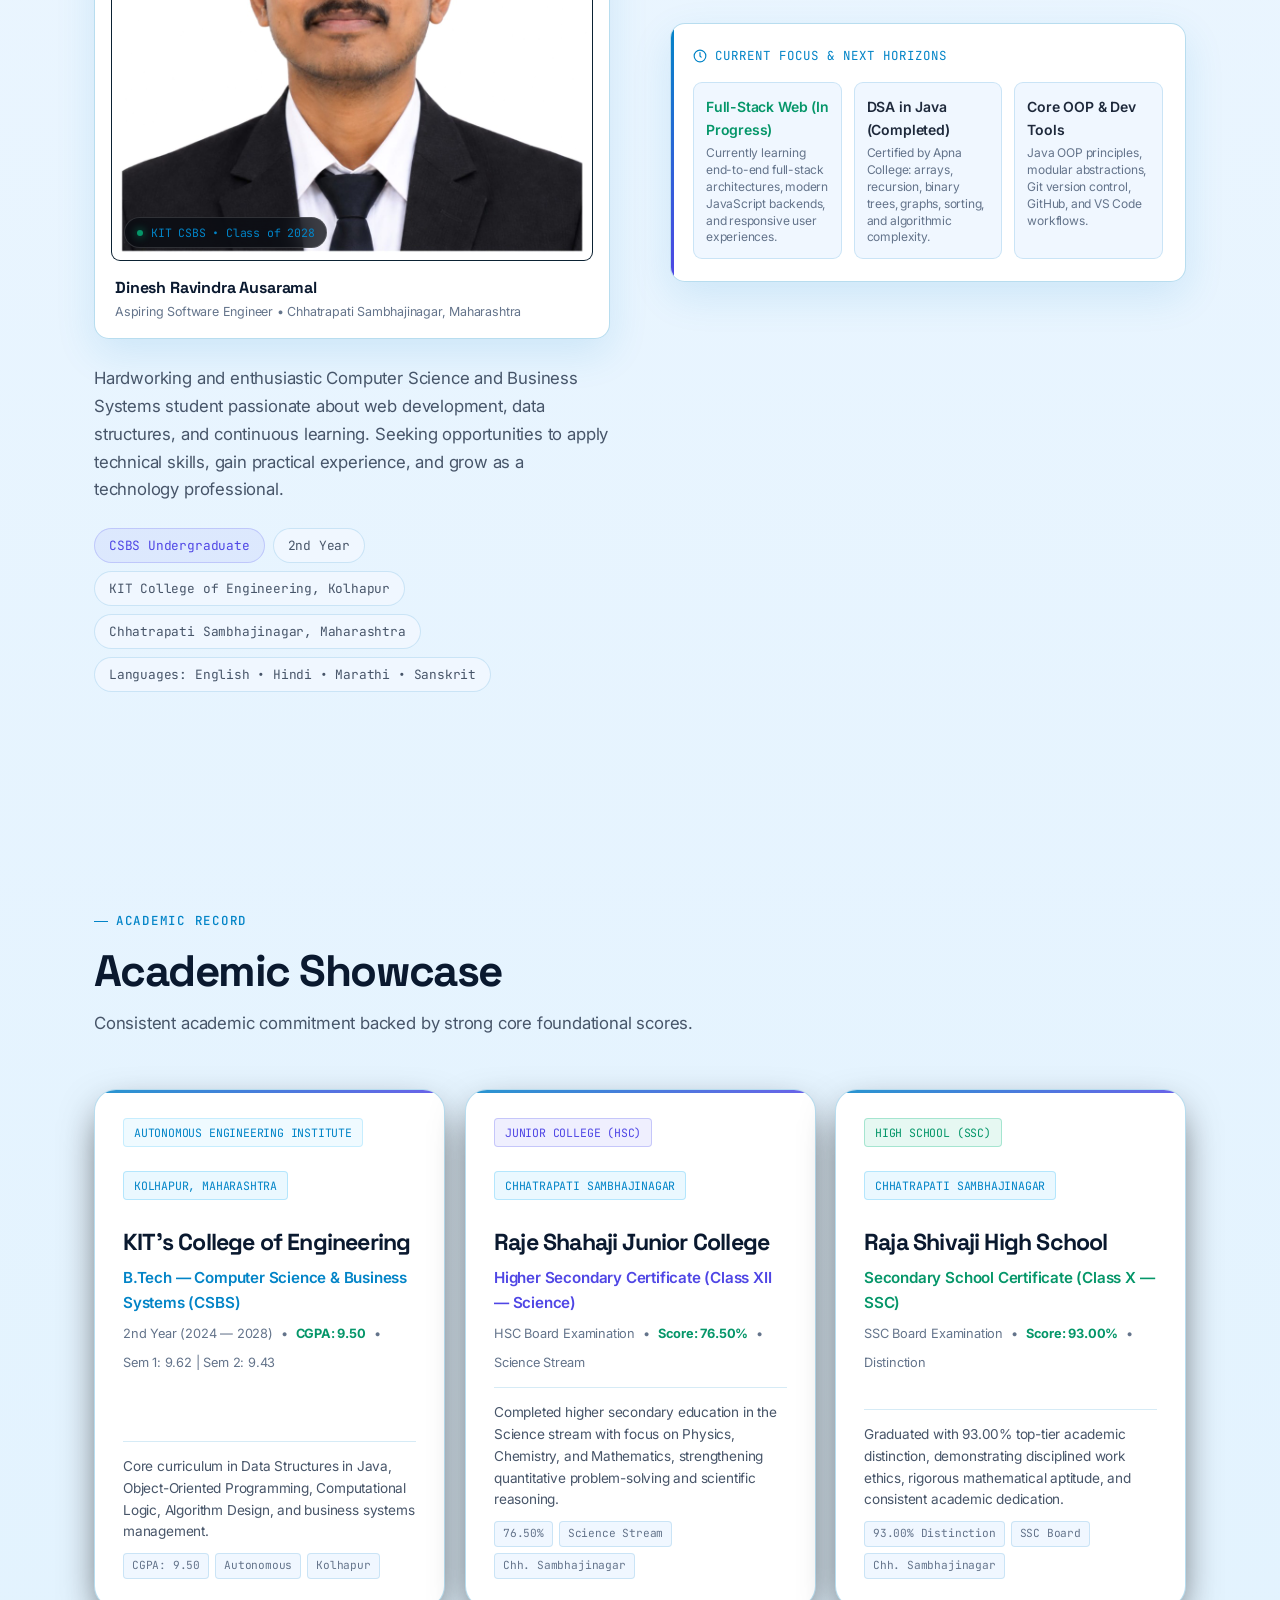
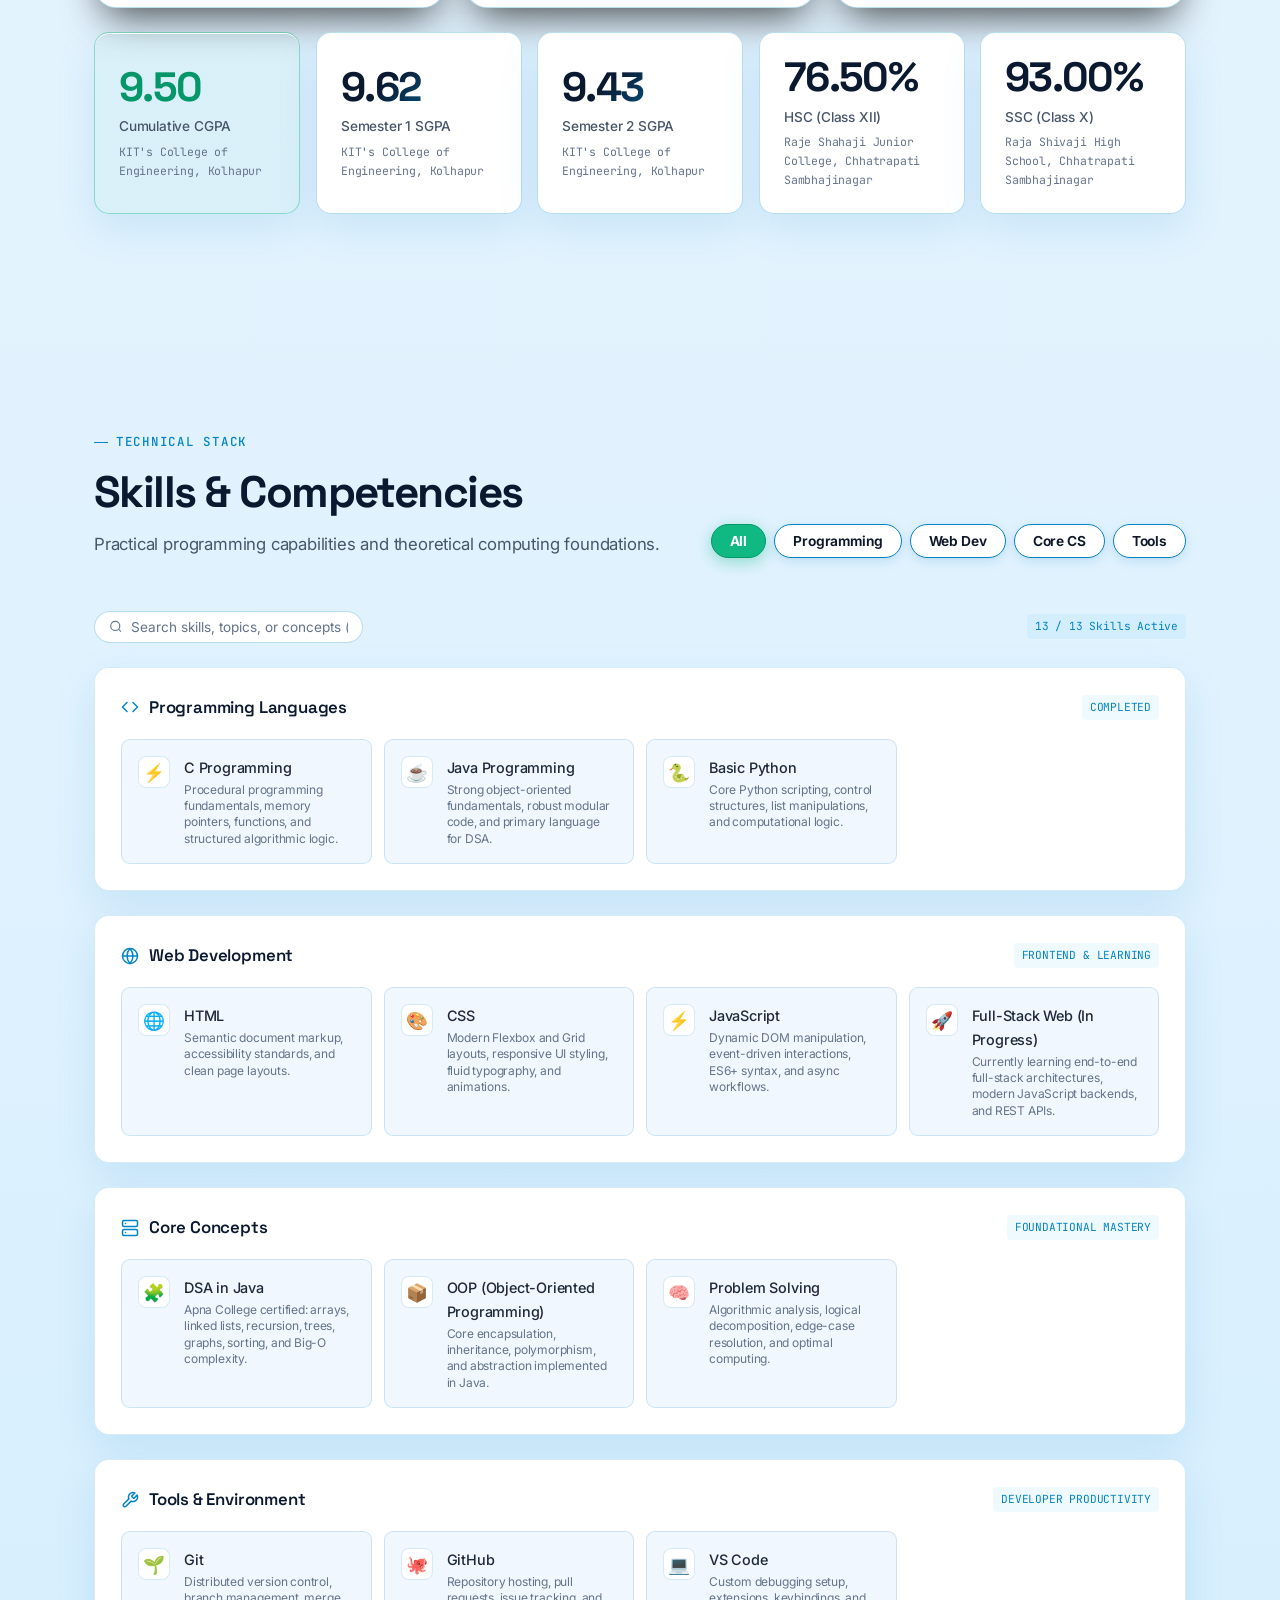
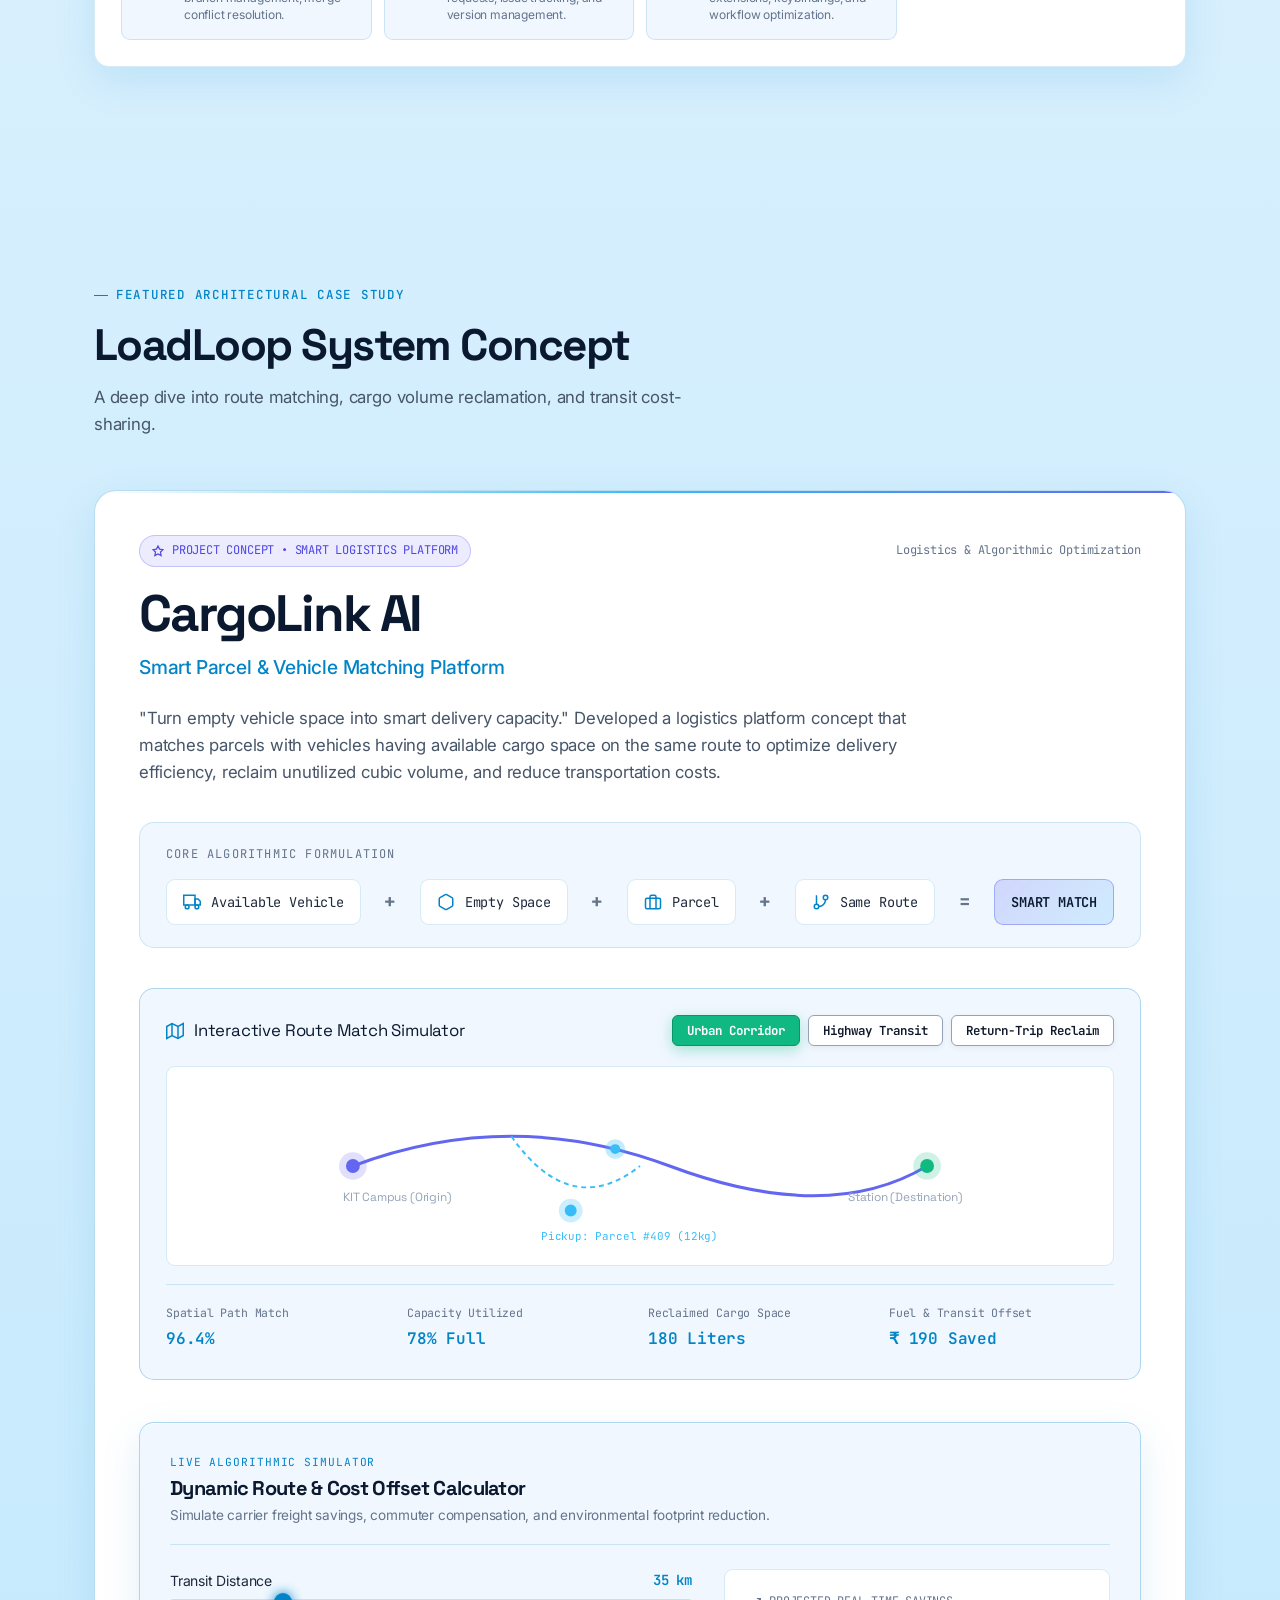
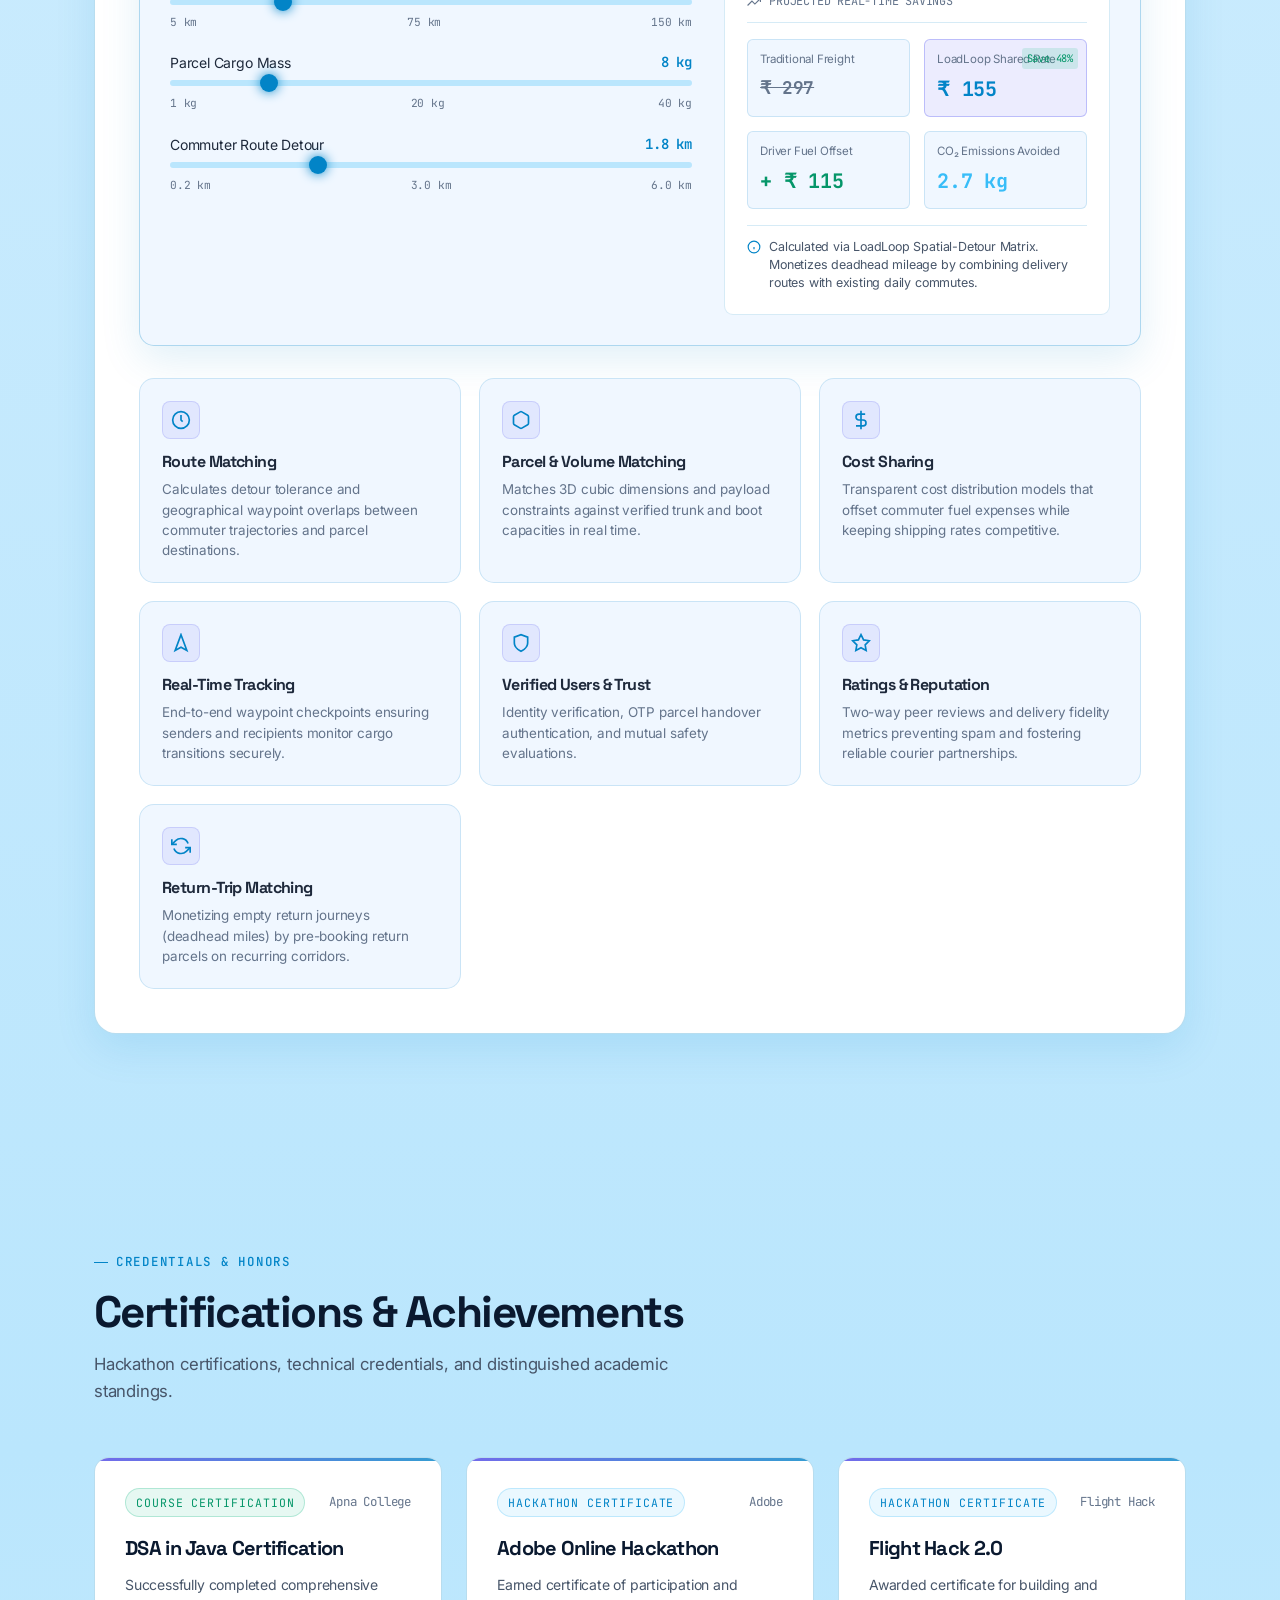
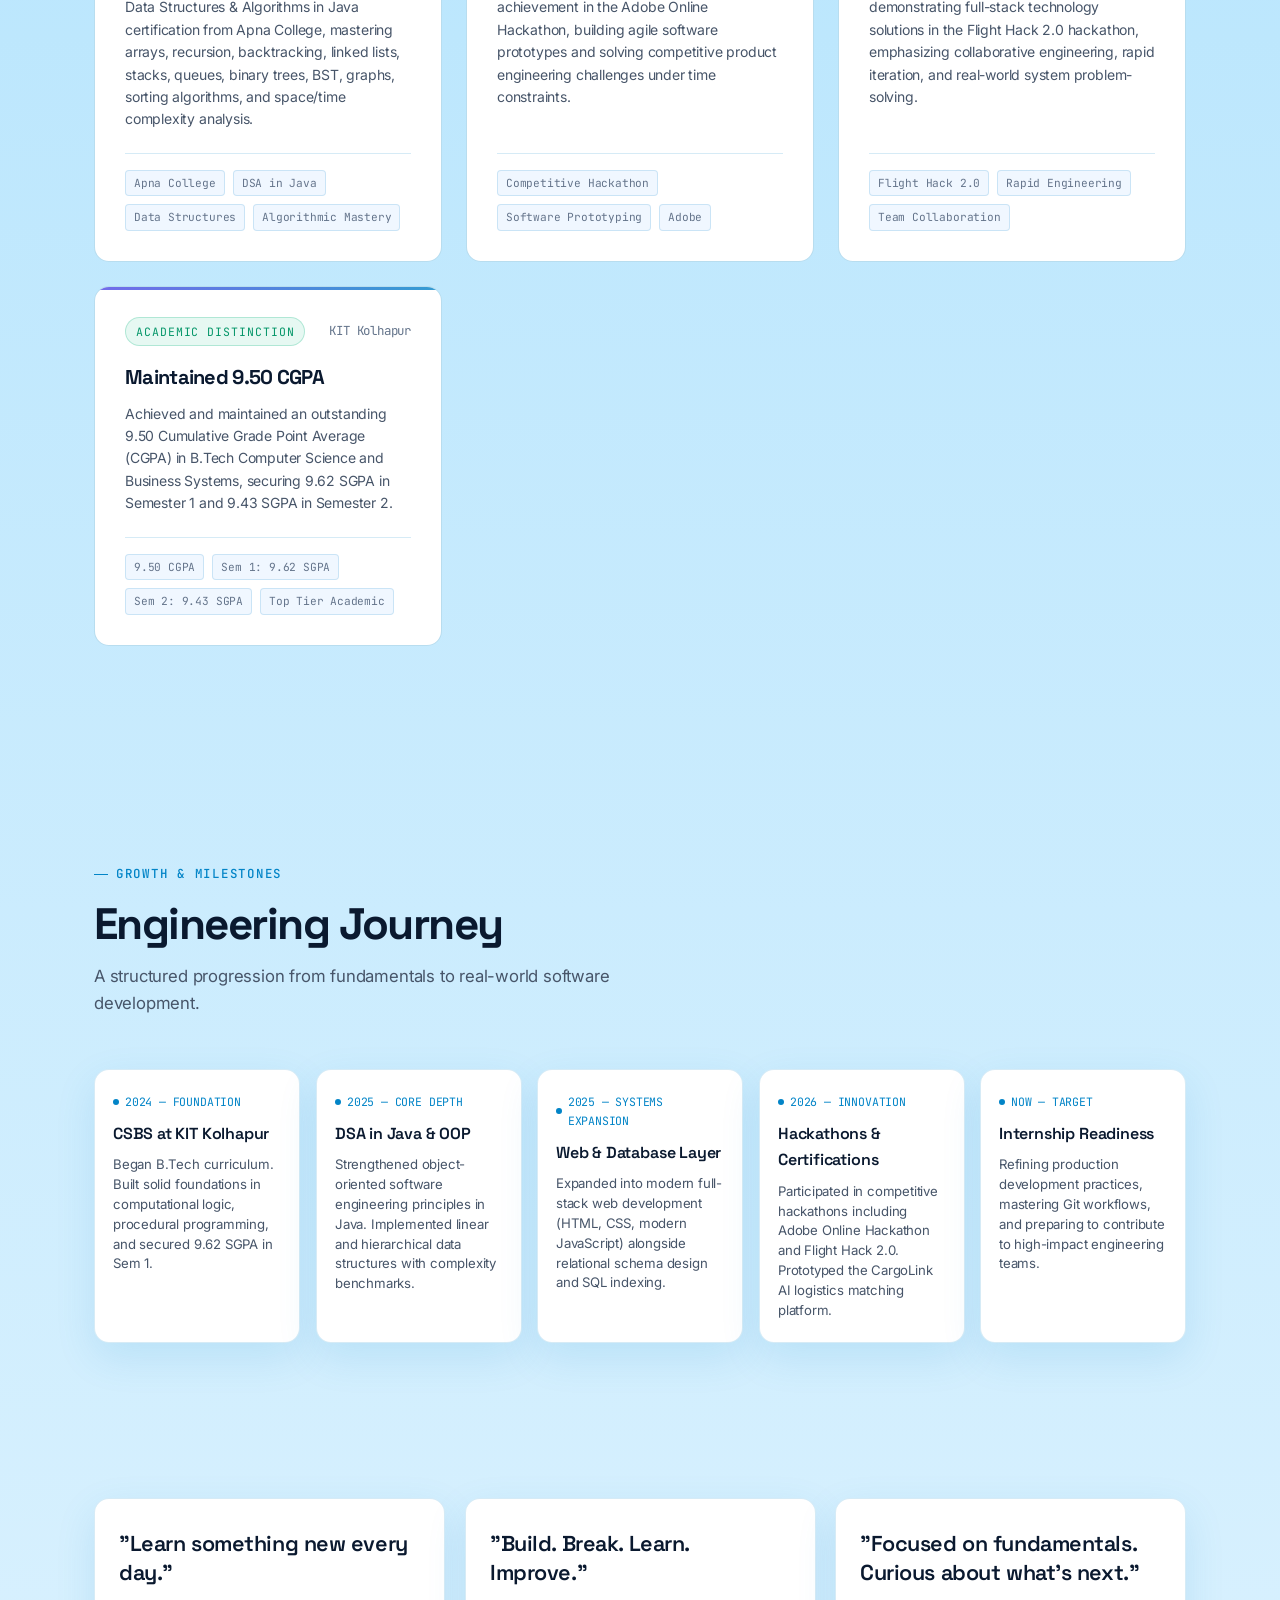
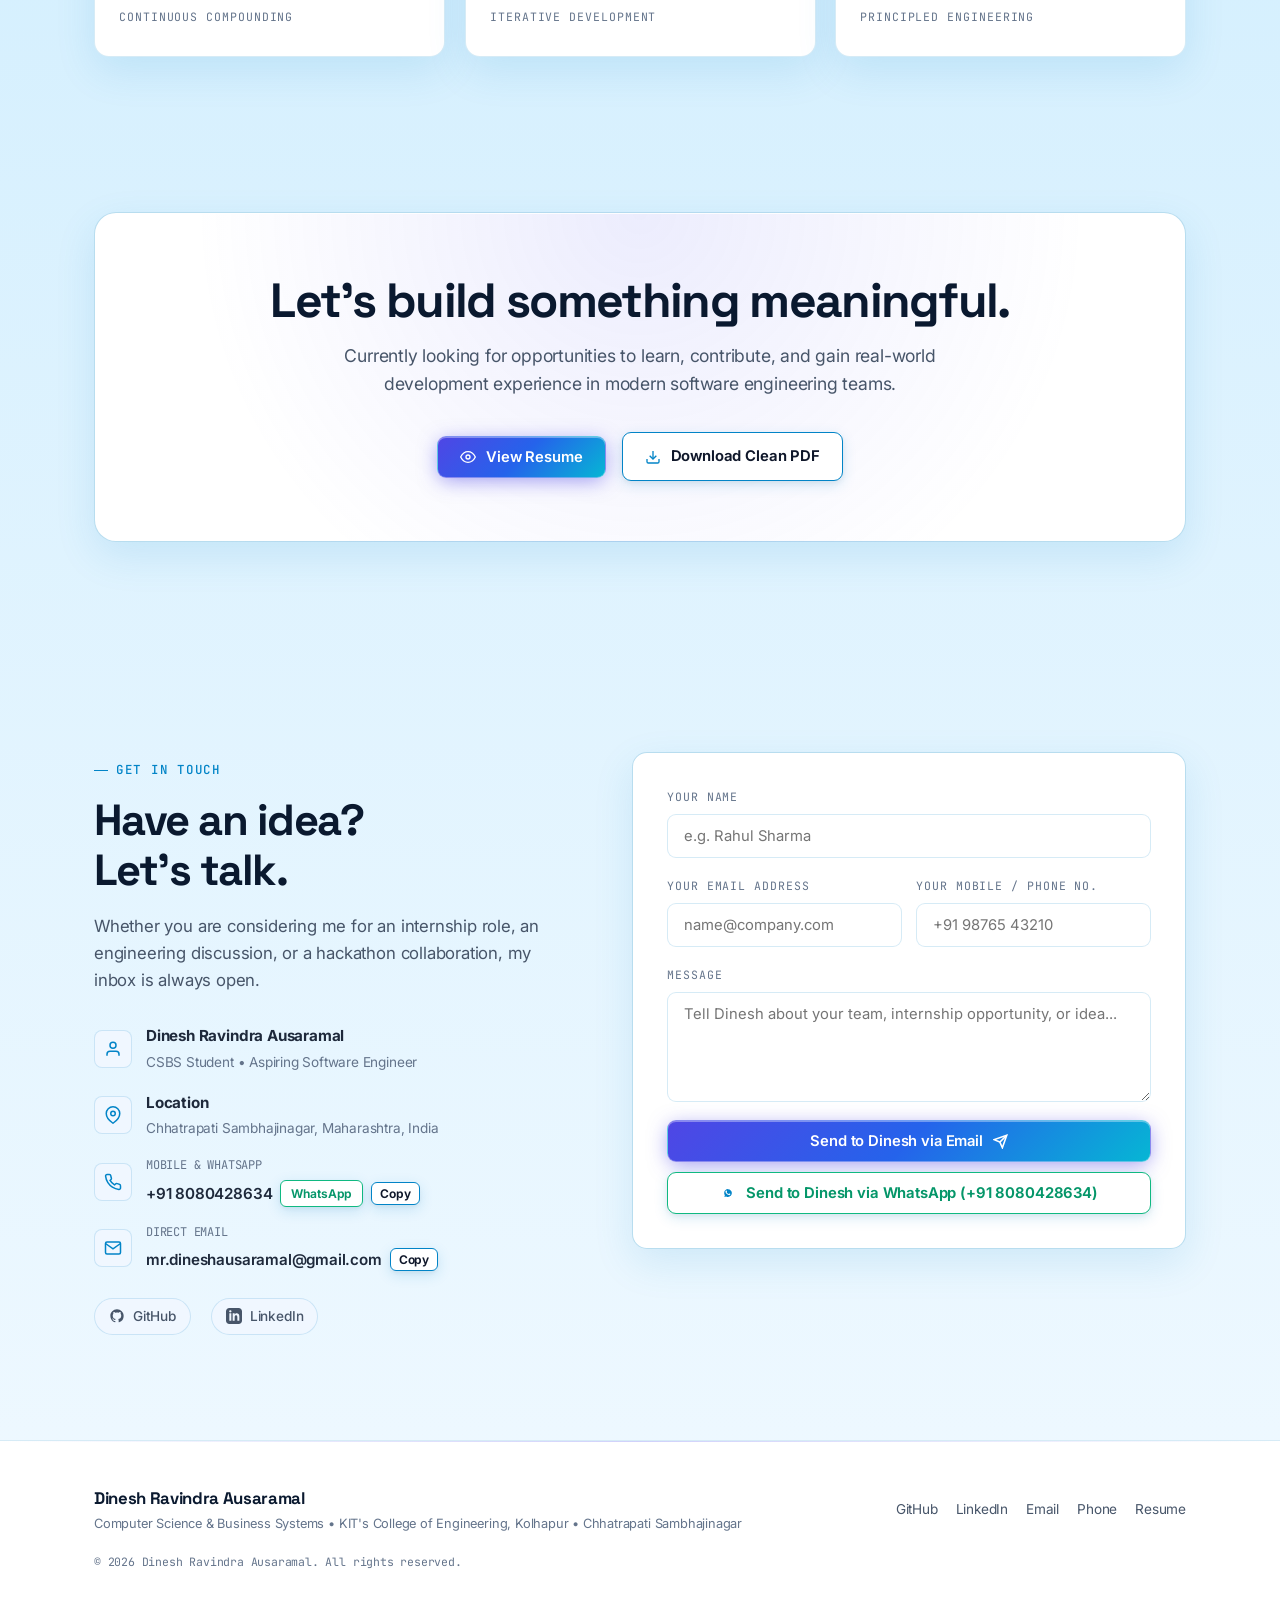
==== commit 11c2ccc0: "feat: enhance UI visibility, white action buttons, light green hero indicators, and direct contact d" ====
--- a/index.html
+++ b/index.html
@@ -5,7 +5,7 @@
   <meta name="viewport" content="width=device-width, initial-scale=1.0">
   <title>Dinesh Ravindra Ausaramal — Computer Science & Business Systems | Software Developer</title>
   <meta name="description" content="Portfolio of Dinesh Ravindra Ausaramal, 2nd-year CSBS engineering student at KIT College of Engineering, Kolhapur. Based in Chhatrapati Sambhajinagar, Maharashtra.">
-  <meta name="theme-color" content="#07080a">
+  <meta name="theme-color" content="#e0f2fe">
   
   <!-- Modern Google Fonts: Space Grotesk (Display), Inter (Body), JetBrains Mono (Technical) -->
   <link rel="preconnect" href="https://fonts.googleapis.com">
@@ -15,7 +15,7 @@
   <!-- Main Stylesheet -->
   <link rel="stylesheet" href="styles.css">
 </head>
-<body>
+<body class="theme-light">
 
   <!-- Top Fixed Scroll Progress Indicator -->
   <div id="scroll-progress" aria-hidden="true"></div>
@@ -119,11 +119,11 @@
           </div>
 
           <h1 class="hero-title">
-            Hi, I'm <span class="name-highlight">Dinesh Ausaramal</span>.
+            Hi, I'm <span class="name-highlight">Dinesh Ausaramal</span>
           </h1>
 
           <p class="hero-subtitle">
-            <strong>Computer Science & Business Systems</strong> student at KIT's College of Engineering, Kolhapur | Aspiring Software Engineer from Chhatrapati Sambhajinagar.
+            <strong>Computer Science & Business Systems</strong> student at KIT's College of Engineering, Kolhapur.
           </p>
 
           <!-- Interactive Typing Cycler -->
@@ -172,7 +172,7 @@
 
           <!-- Floating Badge Right Center (GitHub & Dev Activity) -->
           <div class="hero-floating-card card-pos-3">
-            <div class="floating-icon" style="background: rgba(16, 185, 129, 0.12); color: #10b981;">
+            <div class="floating-icon">
               <svg viewBox="0 0 24 24" width="18" height="18" fill="currentColor"><path d="M12 2C6.477 2 2 6.484 2 12.017c0 4.425 2.865 8.18 6.839 9.504.5.092.682-.217.682-.483 0-.237-.008-.868-.013-1.703-2.782.605-3.369-1.343-3.369-1.343-.454-1.158-1.11-1.466-1.11-1.466-.908-.62.069-.608.069-.608 1.003.07 1.53 1.032 1.53 1.032.892 1.53 2.341 1.088 2.91.832.092-.647.35-1.088.636-1.338-2.22-.253-4.555-1.113-4.555-4.951 0-1.093.39-1.988 1.029-2.688-.103-.253-.446-1.272.098-2.65 0 0 .84-.27 2.75 1.026A9.564 9.564 0 0112 6.844c.85.004 1.705.115 2.504.337 1.909-1.296 2.747-1.027 2.747-1.027.546 1.379.202 2.398.1 2.651.64.7 1.028 1.595 1.028 2.688 0 3.848-2.339 4.695-4.566 4.943.359.309.678.92.678 1.855 0 1.338-.012 2.419-.012 2.747 0 .268.18.58.688.482A10.019 10.019 0 0022 12.017C22 6.484 17.522 2 12 2z"/></svg>
             </div>
             <div class="floating-meta">
@@ -240,7 +240,7 @@
 
           <!-- Floating Badge Bottom Left -->
           <div class="hero-floating-card card-pos-2">
-            <div class="floating-icon" style="background: rgba(56, 189, 248, 0.12); color: #38bdf8;">
+            <div class="floating-icon">
               <svg width="18" height="18" viewBox="0 0 24 24" fill="none" stroke="currentColor" stroke-width="2" stroke-linecap="round" stroke-linejoin="round"><polygon points="12 2 15.09 8.26 22 9.27 17 14.14 18.18 21.02 12 17.77 5.82 21.02 7 14.14 2 9.27 8.91 8.26 12 2"/></svg>
             </div>
             <div class="floating-meta">
@@ -1138,11 +1138,17 @@
               <div class="contact-icon-box">
                 <svg width="18" height="18" viewBox="0 0 24 24" fill="none" stroke="currentColor" stroke-width="2"><path d="M22 16.92v3a2 2 0 0 1-2.18 2 19.79 19.79 0 0 1-8.63-3.07 19.5 19.5 0 0 1-6-6 19.79 19.79 0 0 1-3.07-8.67A2 2 0 0 1 4.11 2h3a2 2 0 0 1 2 1.72 12.84 12.84 0 0 0 .7 2.81 2 2 0 0 1-.45 2.11L8.09 9.91a16 16 0 0 0 6 6l1.27-1.27a2 2 0 0 1 2.11-.45 12.84 12.84 0 0 0 2.81.7A2 2 0 0 1 22 16.92z"/></svg>
               </div>
-              <div style="display: flex; align-items: center; gap: 10px;">
-                <a href="tel:8080428634" style="color: var(--text-highlight); text-decoration: none;">+91 8080428634</a>
-                <button class="btn btn-secondary btn-sm" data-copy-email data-email="8080428634" style="padding: 4px 8px; font-size: 0.75rem;">
-                  Copy
-                </button>
+              <div style="display: flex; flex-direction: column; gap: 4px;">
+                <span style="font-size: 0.75rem; color: var(--text-muted); text-transform: uppercase; font-family: var(--font-mono);">Mobile & WhatsApp</span>
+                <div style="display: flex; align-items: center; gap: 8px; flex-wrap: wrap;">
+                  <a href="tel:8080428634" style="color: var(--text-highlight); font-weight: 600; text-decoration: none;">+91 8080428634</a>
+                  <a href="https://wa.me/918080428634" target="_blank" rel="noopener noreferrer" class="btn btn-secondary btn-sm" style="padding: 3px 10px; font-size: 0.75rem; color: #059669 !important; border-color: #10b981 !important;">
+                    WhatsApp
+                  </a>
+                  <button class="btn btn-secondary btn-sm" data-copy-email data-email="8080428634" style="padding: 3px 8px; font-size: 0.75rem;">
+                    Copy
+                  </button>
+                </div>
               </div>
             </div>
 
@@ -1150,11 +1156,14 @@
               <div class="contact-icon-box">
                 <svg width="18" height="18" viewBox="0 0 24 24" fill="none" stroke="currentColor" stroke-width="2"><path d="M4 4h16c1.1 0 2 .9 2 2v12c0 1.1-.9 2-2 2H4c-1.1 0-2-.9-2-2V6c0-1.1.9-2 2-2z"/><polyline points="22,6 12,13 2,6"/></svg>
               </div>
-              <div style="display: flex; align-items: center; gap: 10px;">
-                <a href="mailto:mr.dineshausaramal@gmail.com" style="color: var(--text-highlight); text-decoration: none;">mr.dineshausaramal@gmail.com</a>
-                <button class="btn btn-secondary btn-sm" data-copy-email data-email="mr.dineshausaramal@gmail.com" style="padding: 4px 8px; font-size: 0.75rem;">
-                  Copy
-                </button>
+              <div style="display: flex; flex-direction: column; gap: 4px;">
+                <span style="font-size: 0.75rem; color: var(--text-muted); text-transform: uppercase; font-family: var(--font-mono);">Direct Email</span>
+                <div style="display: flex; align-items: center; gap: 8px; flex-wrap: wrap;">
+                  <a href="mailto:mr.dineshausaramal@gmail.com" style="color: var(--text-highlight); font-weight: 600; text-decoration: none;">mr.dineshausaramal@gmail.com</a>
+                  <button class="btn btn-secondary btn-sm" data-copy-email data-email="mr.dineshausaramal@gmail.com" style="padding: 3px 8px; font-size: 0.75rem;">
+                    Copy
+                  </button>
+                </div>
               </div>
             </div>
 
@@ -1173,7 +1182,7 @@
           </div>
         </div>
 
-        <!-- Right: Minimal Contact Form -->
+        <!-- Right: Reach Dinesh Contact Form -->
         <div class="reveal reveal-delay-1">
           <form class="contact-form" id="contact-form" novalidate>
             <div class="form-group">
@@ -1181,20 +1190,36 @@
               <input type="text" id="form-name" class="form-input" placeholder="e.g. Rahul Sharma" required>
             </div>
 
-            <div class="form-group">
-              <label for="form-email" class="form-label">Email Address</label>
-              <input type="email" id="form-email" class="form-input" placeholder="name@company.com" required>
+            <div style="display: grid; grid-template-columns: 1fr 1fr; gap: 14px;" class="form-row-dual">
+              <div class="form-group">
+                <label for="form-email" class="form-label">Your Email Address</label>
+                <input type="email" id="form-email" class="form-input" placeholder="name@company.com" required>
+              </div>
+
+              <div class="form-group">
+                <label for="form-phone" class="form-label">Your Mobile / Phone No.</label>
+                <input type="tel" id="form-phone" class="form-input" placeholder="+91 98765 43210">
+              </div>
             </div>
 
             <div class="form-group">
               <label for="form-message" class="form-label">Message</label>
-              <textarea id="form-message" class="form-textarea" placeholder="Tell me about your team, internship opportunity, or idea..." required></textarea>
-            </div>
-
-            <button type="submit" class="btn btn-primary" style="width: 100%;">
-              <span>Send Message</span>
-              <svg width="15" height="15" viewBox="0 0 24 24" fill="none" stroke="currentColor" stroke-width="2.5"><line x1="22" y1="2" x2="11" y2="13"/><polygon points="22 2 15 22 11 13 2 9 22 2"/></svg>
-            </button>
+              <textarea id="form-message" class="form-textarea" placeholder="Tell Dinesh about your team, internship opportunity, or idea..." required></textarea>
+            </div>
+
+            <div style="display: flex; flex-direction: column; gap: 10px;">
+              <button type="submit" id="submit-contact-btn" class="btn btn-primary" style="width: 100%;">
+                <span>Send to Dinesh via Email</span>
+                <svg width="15" height="15" viewBox="0 0 24 24" fill="none" stroke="currentColor" stroke-width="2.5"><line x1="22" y1="2" x2="11" y2="13"/><polygon points="22 2 15 22 11 13 2 9 22 2"/></svg>
+              </button>
+
+              <button type="button" id="send-whatsapp-btn" class="btn btn-secondary" style="width: 100%; justify-content: center; border-color: #10b981 !important; color: #059669 !important;">
+                <svg width="16" height="16" viewBox="0 0 24 24" fill="currentColor"><path d="M12.031 6.172c-3.181 0-5.767 2.586-5.768 5.766-.001 1.298.38 2.27 1.019 3.287l-.711 2.598 2.669-.699c.969.54 1.772.784 2.791.784 3.181 0 5.767-2.587 5.767-5.766.001-3.18-2.585-5.77-5.767-5.77zm3.376 8.212c-.144.405-.837.775-1.171.824-.312.045-.698.074-2.224-.555-1.822-.751-2.996-2.607-3.086-2.728-.09-.12-0.741-.986-.741-1.88 0-.893.467-1.332.633-1.513.166-.18.362-.226.483-.226.12 0 .241.002.347.007.112.005.263-.042.411.314.152.365.518 1.264.563 1.356.045.09.076.196.015.316-.06.12-.09.196-.181.301-.09.106-.19.237-.272.318-.09.09-.184.188-.079.368.106.18.47 0.776 1.009 1.256.694.618 1.28.81 1.46.885.181.076.287.064.393-.06.106-.12.453-.528.574-.708.12-.181.241-.151.407-.09.166.06 1.054.498 1.235.588.181.09.301.135.347.211.045.076.045.437-.099.842z"/></svg>
+                <span>Send to Dinesh via WhatsApp (+91 8080428634)</span>
+              </button>
+            </div>
+
+            <div id="contact-status-box" style="display: none; padding: 12px; border-radius: 6px; font-size: 0.85rem; line-height: 1.5; text-align: center;"></div>
           </form>
         </div>
 
@@ -1277,18 +1302,24 @@
 
             <div style="background: rgba(255,255,255,0.02); padding: 12px 18px; border-radius: 6px; border: 1px solid var(--border-subtle); display: flex; justify-content: space-between; align-items: center; flex-wrap: wrap; gap: 8px;">
               <div>
-                <strong style="color: var(--text-white); font-size: 0.9rem;">HSC (Class XII)</strong>
+                <strong style="color: var(--text-white); font-size: 0.9rem;">HSC (Class XII) — Science Stream</strong>
                 <div style="font-size: 0.8rem; color: var(--text-muted);">Raje Shahaji Junior College, Chhatrapati Sambhajinagar</div>
               </div>
-              <div style="font-family: var(--font-mono); font-size: 1.1rem; font-weight: 700; color: #ffffff;">76.50%</div>
+              <div style="text-align: right;">
+                <span style="font-size: 0.75rem; color: var(--text-muted); display: block;">Percentage</span>
+                <span style="font-family: var(--font-mono); font-size: 1.1rem; font-weight: 700; color: var(--accent-green);">76.50%</span>
+              </div>
             </div>
 
             <div style="background: rgba(255,255,255,0.02); padding: 12px 18px; border-radius: 6px; border: 1px solid var(--border-subtle); display: flex; justify-content: space-between; align-items: center; flex-wrap: wrap; gap: 8px;">
               <div>
-                <strong style="color: var(--text-white); font-size: 0.9rem;">SSC (Class X)</strong>
+                <strong style="color: var(--text-white); font-size: 0.9rem;">SSC (Class X) — Academic Distinction</strong>
                 <div style="font-size: 0.8rem; color: var(--text-muted);">Raja Shivaji High School, Chhatrapati Sambhajinagar</div>
               </div>
-              <div style="font-family: var(--font-mono); font-size: 1.1rem; font-weight: 700; color: #ffffff;">93.00%</div>
+              <div style="text-align: right;">
+                <span style="font-size: 0.75rem; color: var(--text-muted); display: block;">Percentage</span>
+                <span style="font-family: var(--font-mono); font-size: 1.1rem; font-weight: 700; color: var(--accent-green);">93.00%</span>
+              </div>
             </div>
           </div>
         </div>
--- a/styles.css
+++ b/styles.css
@@ -6,31 +6,36 @@
    ========================================================================== */
 
 :root {
-  /* Deep Space Obsidian Base */
-  --bg-base: #04060a;
-  --bg-surface-1: #090c14;
-  --bg-surface-2: #0f1422;
-  --bg-surface-3: #161c2e;
-  --bg-glass: rgba(9, 12, 20, 0.85);
-  --bg-glass-card: rgba(12, 16, 28, 0.75);
-  --bg-input: rgba(7, 10, 18, 0.9);
+  /* Ultra-Refined Executive Obsidian Base */
+  --bg-base: #06080d;
+  --bg-surface-1: #0b0f19;
+  --bg-surface-2: #111726;
+  --bg-surface-3: #182236;
+  --bg-glass: rgba(11, 15, 25, 0.85);
+  --bg-glass-card: rgba(13, 18, 30, 0.76);
+  --bg-input: rgba(8, 12, 20, 0.95);
 
   /* Hairline Borders & Shimmer Bevels */
-  --border-subtle: rgba(255, 255, 255, 0.07);
-  --border-medium: rgba(255, 255, 255, 0.14);
-  --border-hover: rgba(255, 255, 255, 0.25);
-  --border-accent: rgba(99, 102, 241, 0.5);
-  --border-cyan: rgba(56, 189, 248, 0.45);
-
-  /* Precision Iridescent Accents */
+  --border-subtle: rgba(255, 255, 255, 0.08);
+  --border-medium: rgba(255, 255, 255, 0.15);
+  --border-hover: rgba(255, 255, 255, 0.32);
+  --border-accent: rgba(99, 102, 241, 0.55);
+  --border-cyan: rgba(56, 189, 248, 0.5);
+
+  /* Precision Iridescent Cyber Accents */
   --accent-indigo: #6366f1;
   --accent-indigo-hover: #4f46e5;
   --accent-cyan: #38bdf8;
-  --accent-cyan-glow: rgba(56, 189, 248, 0.22);
+  --accent-cyan-glow: rgba(56, 189, 248, 0.28);
   --accent-purple: #a855f7;
-  --accent-purple-glow: rgba(168, 85, 247, 0.2);
+  --accent-purple-glow: rgba(168, 85, 247, 0.22);
   --accent-green: #10b981;
-  --accent-green-glow: rgba(16, 185, 129, 0.25);
+  --accent-green-glow: rgba(16, 185, 129, 0.3);
+
+  /* Luminous Glow Fields */
+  --glow-indigo: rgba(99, 102, 241, 0.18);
+  --glow-cyan: rgba(56, 189, 248, 0.18);
+  --glow-green: rgba(16, 185, 129, 0.18);
 
   /* Text & Contrast */
   --text-white: #ffffff;
@@ -46,58 +51,61 @@
 
   /* Geometry & Grid */
   --container-max: 1140px;
-  --radius-xs: 4px;
-  --radius-sm: 8px;
-  --radius-md: 14px;
-  --radius-lg: 20px;
+  --radius-xs: 5px;
+  --radius-sm: 9px;
+  --radius-md: 15px;
+  --radius-lg: 22px;
   --radius-full: 9999px;
 
-  /* Transitions */
+  /* Spring & Smooth Transitions */
   --ease-spring: cubic-bezier(0.16, 1, 0.3, 1);
   --ease-smooth: cubic-bezier(0.4, 0, 0.2, 1);
-  --duration-fast: 160ms;
-  --duration-normal: 260ms;
+  --duration-fast: 150ms;
+  --duration-normal: 250ms;
   --duration-slow: 400ms;
 
   /* Luxury Beveled Shadows */
-  --shadow-card: 0 20px 50px -10px rgba(0, 0, 0, 0.75), inset 0 1px 0 0 rgba(255, 255, 255, 0.08);
-  --shadow-floating: 0 16px 36px -8px rgba(0, 0, 0, 0.65), inset 0 1px 0 0 rgba(255, 255, 255, 0.12);
-  --shadow-glow-cyan: 0 0 35px -8px rgba(56, 189, 248, 0.35);
-  --shadow-glow-indigo: 0 0 35px -8px rgba(99, 102, 241, 0.4);
+  --shadow-card: 0 20px 50px -12px rgba(0, 0, 0, 0.8), inset 0 1px 0 0 rgba(255, 255, 255, 0.09);
+  --shadow-floating: 0 18px 40px -10px rgba(0, 0, 0, 0.72), inset 0 1px 0 0 rgba(255, 255, 255, 0.15);
+  --shadow-glow-cyan: 0 0 35px -8px rgba(56, 189, 248, 0.38);
+  --shadow-glow-indigo: 0 0 35px -8px rgba(99, 102, 241, 0.42);
 }
 
 /* ==========================================================================
    LIGHT THEME OVERRIDES (Clean Linear/Vercel Light Slate)
    ========================================================================== */
 body.theme-light {
-  --bg-base: #f8fafc;
+  --bg-base: #e0f2fe;
   --bg-surface-1: #ffffff;
-  --bg-surface-2: #f1f5f9;
-  --bg-surface-3: #e2e8f0;
-  --bg-glass: rgba(255, 255, 255, 0.88);
-  --bg-glass-card: rgba(255, 255, 255, 0.92);
+  --bg-surface-2: #f0f7ff;
+  --bg-surface-3: #bae6fd;
+  --bg-glass: rgba(255, 255, 255, 0.9);
+  --bg-glass-card: rgba(255, 255, 255, 0.95);
   --bg-input: #ffffff;
 
-  --border-subtle: rgba(0, 0, 0, 0.08);
-  --border-medium: rgba(0, 0, 0, 0.14);
-  --border-hover: rgba(0, 0, 0, 0.24);
+  --border-subtle: rgba(2, 132, 199, 0.16);
+  --border-medium: rgba(2, 132, 199, 0.28);
+  --border-hover: rgba(2, 132, 199, 0.45);
   --border-accent: rgba(79, 70, 229, 0.45);
-  --border-cyan: rgba(2, 132, 199, 0.4);
+  --border-cyan: rgba(2, 132, 199, 0.5);
 
   --accent-indigo: #4f46e5;
   --accent-indigo-hover: #4338ca;
   --accent-cyan: #0284c7;
-  --accent-cyan-glow: rgba(2, 132, 199, 0.15);
+  --accent-cyan-glow: rgba(2, 132, 199, 0.22);
   --accent-green: #059669;
 
-  --text-white: #090d16;
+  --text-white: #0a192f;
   --text-primary: #1e293b;
   --text-secondary: #475569;
   --text-muted: #64748b;
   --text-dim: #94a3b8;
 
-  --shadow-card: 0 14px 40px rgba(0, 0, 0, 0.07), inset 0 1px 0 0 rgba(255, 255, 255, 0.8);
-  --shadow-floating: 0 10px 25px rgba(0, 0, 0, 0.08);
+  --shadow-card: 0 14px 40px rgba(2, 132, 199, 0.12), inset 0 1px 0 0 rgba(255, 255, 255, 0.9);
+  --shadow-floating: 0 16px 36px rgba(2, 132, 199, 0.18);
+
+  background-color: #e0f2fe;
+  background: linear-gradient(180deg, #f0f7ff 0%, #e0f2fe 35%, #bae6fd 70%, #f0f9ff 100%);
 }
 
 /* ==========================================================================
@@ -150,10 +158,11 @@
 
 body.theme-light::before {
   background-image: 
-    radial-gradient(circle at 50% 0%, rgba(79, 70, 229, 0.06), transparent 45%),
-    radial-gradient(circle at 90% 40%, rgba(2, 132, 199, 0.05), transparent 40%),
-    linear-gradient(to right, rgba(0, 0, 0, 0.035) 1px, transparent 1px),
-    linear-gradient(to bottom, rgba(0, 0, 0, 0.035) 1px, transparent 1px);
+    radial-gradient(circle at 50% -10%, rgba(56, 189, 248, 0.35), transparent 55%),
+    radial-gradient(circle at 90% 25%, rgba(14, 165, 233, 0.2), transparent 45%),
+    radial-gradient(circle at 10% 75%, rgba(99, 102, 241, 0.15), transparent 40%),
+    linear-gradient(to right, rgba(2, 132, 199, 0.06) 1px, transparent 1px),
+    linear-gradient(to bottom, rgba(2, 132, 199, 0.06) 1px, transparent 1px);
 }
 
 /* Top Scroll Progress Indicator */
@@ -346,30 +355,66 @@
 }
 
 .btn-primary {
-  background: linear-gradient(180deg, #4f46e5 0%, #4338ca 100%);
+  position: relative;
+  overflow: hidden;
+  background: linear-gradient(135deg, #4f46e5 0%, #2563eb 50%, #06b6d4 100%);
   color: #ffffff;
-  border: 1px solid rgba(255, 255, 255, 0.18);
-  box-shadow: 0 1px 2px rgba(0, 0, 0, 0.4), 0 0 24px -6px rgba(99, 102, 241, 0.6);
+  border: 1px solid rgba(255, 255, 255, 0.35);
+  box-shadow: 0 4px 20px -2px rgba(79, 70, 229, 0.55), inset 0 1px 0 rgba(255, 255, 255, 0.35);
+  font-weight: 600;
+  letter-spacing: -0.01em;
+  transition: all 0.3s var(--ease-spring);
+}
+
+.btn-primary::after {
+  content: '';
+  position: absolute;
+  top: -50%;
+  left: -70%;
+  width: 50%;
+  height: 200%;
+  background: linear-gradient(90deg, transparent, rgba(255, 255, 255, 0.35), transparent);
+  transform: rotate(25deg);
+  transition: all 0.65s ease;
+  pointer-events: none;
+}
+
+.btn-primary:hover::after {
+  left: 140%;
 }
 
 .btn-primary:hover {
-  background: linear-gradient(180deg, #5c53ff 0%, #4f46e5 100%);
+  background: linear-gradient(135deg, #4338ca 0%, #1d4ed8 50%, #0891b2 100%);
+  transform: translateY(-2px) scale(1.02);
+  box-shadow: 0 8px 30px -4px rgba(56, 189, 248, 0.65), inset 0 1px 0 rgba(255, 255, 255, 0.5);
+  border-color: rgba(255, 255, 255, 0.5);
+}
+
+.btn-secondary {
+  position: relative;
+  background: #ffffff !important;
+  border: 1.5px solid #0284c7 !important;
+  color: #0f172a !important;
+  box-shadow: 0 4px 14px rgba(2, 132, 199, 0.16), 0 2px 5px rgba(0, 0, 0, 0.05);
+  font-weight: 650;
+  transition: all 0.3s var(--ease-spring);
+}
+
+.btn-secondary svg {
+  color: #0284c7;
+  transition: transform 0.2s ease;
+}
+
+.btn-secondary:hover {
+  background: #ffffff !important;
+  border-color: #0369a1 !important;
+  color: #0284c7 !important;
   transform: translateY(-2px);
-  box-shadow: 0 6px 26px -4px rgba(99, 102, 241, 0.7);
-}
-
-.btn-secondary {
-  background: var(--bg-surface-2);
-  color: var(--text-primary);
-  border: 1px solid var(--border-medium);
-  backdrop-filter: blur(8px);
-}
-
-.btn-secondary:hover {
-  background: var(--bg-surface-3);
-  border-color: var(--border-hover);
-  transform: translateY(-2px);
-  color: var(--text-white);
+  box-shadow: 0 8px 24px rgba(2, 132, 199, 0.28);
+}
+
+.btn-secondary:hover svg {
+  transform: translateY(-1px);
 }
 
 .btn-sm {
@@ -386,9 +431,9 @@
   width: 36px;
   height: 36px;
   border-radius: var(--radius-sm);
-  background: var(--bg-surface-2);
-  border: 1px solid var(--border-medium);
-  color: var(--text-secondary);
+  background: rgba(99, 102, 241, 0.18);
+  border: 1px solid rgba(99, 102, 241, 0.45);
+  color: #38bdf8;
   transition: all var(--duration-normal) var(--ease-spring);
   position: relative;
   overflow: hidden;
@@ -396,10 +441,11 @@
 }
 
 .theme-toggle-btn:hover {
-  background: var(--bg-surface-3);
-  color: var(--text-white);
-  border-color: var(--border-hover);
+  background: rgba(99, 102, 241, 0.32);
+  color: #ffffff;
+  border-color: #38bdf8;
   transform: translateY(-1px);
+  box-shadow: 0 0 15px rgba(56, 189, 248, 0.35);
 }
 
 .theme-toggle-btn svg {
@@ -522,11 +568,11 @@
 
 .mobile-menu-btn {
   display: none;
-  background: none;
-  border: 1px solid var(--border-medium);
+  background: rgba(99, 102, 241, 0.16);
+  border: 1px solid rgba(99, 102, 241, 0.45);
   border-radius: 8px;
   padding: 8px;
-  color: var(--text-primary);
+  color: var(--accent-cyan);
 }
 
 /* Mobile Nav Drawer */
@@ -642,28 +688,46 @@
   display: inline-flex;
   align-items: center;
   gap: 10px;
-  padding: 6px 14px;
+  padding: 6px 16px;
   border-radius: var(--radius-full);
   background: rgba(16, 185, 129, 0.08);
-  border: 1px solid rgba(16, 185, 129, 0.25);
+  border: 1px solid rgba(16, 185, 129, 0.28);
   font-family: var(--font-mono);
   font-size: 0.8rem;
   color: var(--accent-green);
   margin-bottom: 24px;
+  box-shadow: 0 0 20px -5px rgba(16, 185, 129, 0.25);
+  transition: all 0.25s ease;
+}
+
+.hero-status:hover {
+  background: rgba(16, 185, 129, 0.12);
+  border-color: rgba(16, 185, 129, 0.45);
+  transform: translateY(-1px);
 }
 
 .status-dot {
-  width: 7px;
-  height: 7px;
+  position: relative;
+  width: 8px;
+  height: 8px;
   border-radius: 50%;
   background-color: var(--accent-green);
   box-shadow: 0 0 10px var(--accent-green);
-  animation: pulse-dot 2s infinite ease-in-out;
-}
-
-@keyframes pulse-dot {
-  0%, 100% { opacity: 1; transform: scale(1); }
-  50% { opacity: 0.4; transform: scale(0.85); }
+}
+
+.status-dot::after {
+  content: '';
+  position: absolute;
+  inset: -4px;
+  border-radius: 50%;
+  border: 1.5px solid var(--accent-green);
+  animation: pulse-radar 2.4s cubic-bezier(0.24, 0, 0.38, 1) infinite;
+}
+
+@keyframes pulse-radar {
+  0% { transform: scale(0.8); opacity: 0.9; }
+  60% { transform: scale(2.4); opacity: 0; }
+  100% { transform: scale(2.4); opacity: 0; }
 }
 
 .hero-title {
@@ -674,15 +738,20 @@
 }
 
 .hero-title .name-highlight {
-  background: linear-gradient(135deg, #ffffff 30%, #a1a1aa 100%);
+  background: linear-gradient(135deg, #ffffff 15%, #38bdf8 55%, #818cf8 95%);
   -webkit-background-clip: text;
   -webkit-text-fill-color: transparent;
+  filter: drop-shadow(0 2px 20px rgba(56, 189, 248, 0.25));
+  font-weight: 750;
+  position: relative;
+  display: inline-block;
 }
 
 body.theme-light .hero-title .name-highlight {
-  background: linear-gradient(135deg, #090d16 30%, #475569 100%);
+  background: linear-gradient(135deg, #090d16 15%, #0284c7 60%, #4f46e5 100%);
   -webkit-background-clip: text;
   -webkit-text-fill-color: transparent;
+  filter: none;
 }
 
 .hero-subtitle {
@@ -775,23 +844,371 @@
   flex-shrink: 0;
 }
 
-/* Right Side: Code Window Artifact */
+/* Right Side: Motivational Hero Vision Card */
 .hero-artifact {
   position: relative;
 }
 
+.hero-vision-card {
+  position: relative;
+  background: var(--bg-surface-1);
+  border: 1px solid var(--border-medium);
+  border-radius: var(--radius-lg);
+  padding: 24px;
+  box-shadow: 0 25px 60px -15px rgba(0, 0, 0, 0.85), inset 0 1px 0 rgba(255, 255, 255, 0.12);
+  overflow: hidden;
+  transition: transform 0.35s var(--ease-spring), border-color 0.3s ease, box-shadow 0.3s ease;
+  display: flex;
+  flex-direction: column;
+  gap: 18px;
+}
+
+.hero-vision-card::before {
+  content: '';
+  position: absolute;
+  inset: -1px;
+  border-radius: inherit;
+  padding: 1.5px;
+  background: linear-gradient(
+    135deg,
+    rgba(56, 189, 248, 0.8) 0%,
+    rgba(99, 102, 241, 0.4) 30%,
+    transparent 50%,
+    rgba(16, 185, 129, 0.6) 75%,
+    rgba(56, 189, 248, 0.8) 100%
+  );
+  -webkit-mask: linear-gradient(#fff 0 0) content-box, linear-gradient(#fff 0 0);
+  -webkit-mask-composite: xor;
+  mask-composite: exclude;
+  pointer-events: none;
+  opacity: 0.85;
+  background-size: 200% 200%;
+  animation: borderBeamShimmer 7s ease infinite alternate;
+}
+
+.hero-vision-card:hover {
+  border-color: rgba(56, 189, 248, 0.55);
+  box-shadow: 0 32px 75px -15px rgba(0, 0, 0, 0.95), 0 0 35px rgba(56, 189, 248, 0.25);
+  transform: translateY(-4px);
+}
+
+.vision-header {
+  display: flex;
+  align-items: center;
+  justify-content: space-between;
+  flex-wrap: wrap;
+  gap: 10px;
+}
+
+.vision-tab-group {
+  display: flex;
+  align-items: center;
+  gap: 4px;
+  background: rgba(99, 102, 241, 0.14);
+  border: 1px solid rgba(99, 102, 241, 0.38);
+  border-radius: var(--radius-full);
+  padding: 3px;
+}
+
+.vision-tab-btn {
+  font-family: var(--font-mono);
+  font-size: 0.72rem;
+  font-weight: 500;
+  padding: 5px 12px;
+  border-radius: var(--radius-full);
+  color: #cbd5e1;
+  background: transparent;
+  border: none;
+  cursor: pointer;
+  transition: all 0.25s var(--ease-spring);
+  display: inline-flex;
+  align-items: center;
+  gap: 6px;
+}
+
+.vision-tab-btn.active,
+.vision-tab-btn:hover {
+  background: linear-gradient(135deg, #4f46e5, #0ea5e9);
+  color: #ffffff;
+  box-shadow: 0 0 12px rgba(56, 189, 248, 0.35);
+}
+
+.vision-sparkle-tag {
+  display: inline-flex;
+  align-items: center;
+  gap: 6px;
+  font-family: var(--font-mono);
+  font-size: 0.7rem;
+  color: #a5b4fc;
+  text-transform: uppercase;
+  letter-spacing: 0.06em;
+}
+
+.vision-media-frame {
+  position: relative;
+  width: 100%;
+  height: 310px;
+  border-radius: var(--radius-md);
+  overflow: hidden;
+  border: 1px solid rgba(255, 255, 255, 0.12);
+  background: #030508;
+  display: flex;
+  align-items: center;
+  justify-content: center;
+}
+
+.vision-video {
+  width: 100%;
+  height: 100%;
+  object-fit: cover;
+  object-position: center 20%;
+  border-radius: inherit;
+  transition: transform 0.6s cubic-bezier(0.16, 1, 0.3, 1);
+  display: block;
+}
+
+.hero-vision-card:hover .vision-video {
+  transform: scale(1.03);
+}
+
+.vision-artwork {
+  width: 100%;
+  height: 100%;
+  object-fit: cover;
+  object-position: center;
+  transition: transform 0.6s cubic-bezier(0.16, 1, 0.3, 1);
+  filter: contrast(1.08) brightness(1.02);
+}
+
+.hero-vision-card:hover .vision-artwork {
+  transform: scale(1.04);
+}
+
+.vision-video-controls {
+  position: absolute;
+  top: 12px;
+  right: 12px;
+  display: flex;
+  align-items: center;
+  gap: 8px;
+  z-index: 5;
+}
+
+.video-ctrl-btn {
+  display: inline-flex;
+  align-items: center;
+  gap: 5px;
+  background: rgba(11, 15, 25, 0.78);
+  backdrop-filter: blur(10px);
+  -webkit-backdrop-filter: blur(10px);
+  border: 1px solid rgba(255, 255, 255, 0.22);
+  color: #ffffff;
+  font-family: var(--font-mono);
+  font-size: 0.7rem;
+  padding: 5px 10px;
+  border-radius: var(--radius-full);
+  cursor: pointer;
+  transition: all 0.2s var(--ease-spring);
+}
+
+.video-ctrl-btn:hover {
+  background: rgba(99, 102, 241, 0.45);
+  border-color: #38bdf8;
+  box-shadow: 0 0 12px rgba(56, 189, 248, 0.4);
+  transform: translateY(-1px);
+}
+
+.video-clip-badge {
+  position: absolute;
+  top: 12px;
+  left: 12px;
+  display: inline-flex;
+  align-items: center;
+  gap: 6px;
+  background: rgba(11, 15, 25, 0.82);
+  backdrop-filter: blur(10px);
+  -webkit-backdrop-filter: blur(10px);
+  border: 1px solid rgba(56, 189, 248, 0.4);
+  color: var(--accent-cyan);
+  font-family: var(--font-mono);
+  font-size: 0.68rem;
+  padding: 4px 10px;
+  border-radius: var(--radius-full);
+  z-index: 5;
+}
+
+.video-badge-dot {
+  width: 6px;
+  height: 6px;
+  border-radius: 50%;
+  background: #ef4444;
+  box-shadow: 0 0 8px #ef4444;
+  animation: pulseRadar 1.5s infinite ease-in-out;
+}
+
+.vision-media-overlay {
+  position: absolute;
+  inset: 0;
+  background: linear-gradient(180deg, rgba(6, 8, 13, 0.05) 0%, rgba(6, 8, 13, 0.8) 100%);
+  pointer-events: none;
+}
+
+.vision-quote-pill {
+  position: absolute;
+  bottom: 12px;
+  left: 12px;
+  right: 12px;
+  background: rgba(11, 15, 25, 0.88);
+  backdrop-filter: blur(12px);
+  -webkit-backdrop-filter: blur(12px);
+  border: 1px solid rgba(255, 255, 255, 0.15);
+  border-radius: var(--radius-sm);
+  padding: 10px 14px;
+  display: flex;
+  align-items: center;
+  gap: 10px;
+  box-shadow: 0 8px 24px rgba(0, 0, 0, 0.6);
+  z-index: 4;
+}
+
+.quote-symbol {
+  font-family: var(--font-display);
+  font-size: 1.6rem;
+  color: var(--accent-cyan);
+  line-height: 1;
+}
+
+.quote-text {
+  font-family: var(--font-body);
+  font-size: 0.82rem;
+  color: #f1f5f9;
+  font-weight: 500;
+  line-height: 1.35;
+}
+
+.vision-pillars {
+  display: grid;
+  grid-template-columns: 1fr;
+  gap: 9px;
+}
+
+.vision-pillar-item {
+  display: flex;
+  align-items: center;
+  gap: 12px;
+  background: rgba(17, 23, 38, 0.55);
+  border: 1px solid rgba(255, 255, 255, 0.08);
+  border-radius: var(--radius-sm);
+  padding: 10px 14px;
+  transition: all 0.25s var(--ease-spring);
+}
+
+.vision-pillar-item:hover {
+  background: rgba(99, 102, 241, 0.16);
+  border-color: rgba(99, 102, 241, 0.4);
+  transform: translateX(4px);
+}
+
+.pillar-icon-box {
+  width: 34px;
+  height: 34px;
+  border-radius: 8px;
+  display: flex;
+  align-items: center;
+  justify-content: center;
+  border: 1px solid;
+  flex-shrink: 0;
+}
+
+.pillar-content {
+  display: flex;
+  flex-direction: column;
+}
+
+.pillar-title {
+  font-family: var(--font-display);
+  font-size: 0.86rem;
+  font-weight: 600;
+  color: #ffffff;
+}
+
+.pillar-desc {
+  font-size: 0.74rem;
+  color: var(--text-muted);
+}
+
+.vision-footer-bar {
+  display: flex;
+  align-items: center;
+  justify-content: space-between;
+  flex-wrap: wrap;
+  gap: 10px;
+  padding-top: 12px;
+  border-top: 1px solid var(--border-subtle);
+  font-family: var(--font-mono);
+  font-size: 0.7rem;
+  color: var(--text-muted);
+}
+
+.vision-ticker-item {
+  display: flex;
+  align-items: center;
+  gap: 6px;
+}
+
+.ticker-dot {
+  width: 6px;
+  height: 6px;
+  border-radius: 50%;
+  background: #10b981;
+}
+
+.ticker-dot.cyan { background: #38bdf8; }
+.ticker-dot.indigo { background: #6366f1; }
+
 .code-window {
-  background: #0d1017;
-  border: 1px solid var(--border-medium);
+  position: relative;
+  background: #0a0d15;
+  border: 1px solid rgba(255, 255, 255, 0.12);
   border-radius: var(--radius-md);
-  box-shadow: var(--shadow-card);
+  box-shadow: 0 25px 60px -15px rgba(0, 0, 0, 0.85), inset 0 1px 0 rgba(255, 255, 255, 0.12);
   overflow: hidden;
-  transition: transform 0.35s var(--ease-spring), border-color 0.3s ease;
+  transition: transform 0.35s var(--ease-spring), border-color 0.3s ease, box-shadow 0.3s ease;
+}
+
+.code-window::before {
+  content: '';
+  position: absolute;
+  inset: -1px;
+  border-radius: inherit;
+  padding: 1.5px;
+  background: linear-gradient(
+    135deg,
+    rgba(56, 189, 248, 0.7) 0%,
+    rgba(99, 102, 241, 0.2) 30%,
+    transparent 50%,
+    rgba(16, 185, 129, 0.5) 75%,
+    rgba(56, 189, 248, 0.7) 100%
+  );
+  -webkit-mask: linear-gradient(#fff 0 0) content-box, linear-gradient(#fff 0 0);
+  -webkit-mask-composite: xor;
+  mask-composite: exclude;
+  pointer-events: none;
+  opacity: 0.75;
+  background-size: 200% 200%;
+  animation: borderBeamShimmer 7s ease infinite alternate;
+}
+
+@keyframes borderBeamShimmer {
+  0% { background-position: 0% 0%; opacity: 0.6; }
+  50% { background-position: 100% 100%; opacity: 0.95; }
+  100% { background-position: 0% 0%; opacity: 0.6; }
 }
 
 .code-window:hover {
-  border-color: rgba(99, 102, 241, 0.4);
-  transform: translateY(-3px);
+  border-color: rgba(56, 189, 248, 0.5);
+  box-shadow: 0 30px 70px -15px rgba(0, 0, 0, 0.9), 0 0 30px rgba(56, 189, 248, 0.2);
+  transform: translateY(-4px);
 }
 
 .code-header {
@@ -821,30 +1238,67 @@
 
 .code-tabs {
   display: flex;
-  gap: 4px;
+  gap: 6px;
 }
 
 .code-tab {
   font-family: var(--font-mono);
   font-size: 0.75rem;
-  padding: 5px 10px;
+  padding: 5px 11px;
+  border-radius: 5px;
+  color: #cbd5e1;
+  cursor: pointer;
+  background: rgba(255, 255, 255, 0.06);
+  border: 1px solid rgba(255, 255, 255, 0.16);
+  transition: all 0.2s ease;
+}
+
+.code-tab:hover {
+  background: rgba(16, 185, 129, 0.18);
+  border-color: #10b981;
+  color: #ffffff;
+}
+
+.code-tab.active {
+  color: #ffffff;
+  background: #10b981;
+  border-color: #34d399;
+  font-weight: 600;
+  box-shadow: 0 2px 8px rgba(16, 185, 129, 0.45);
+}
+
+.code-lang-tag {
+  font-family: var(--font-mono);
+  font-size: 0.7rem;
+  font-weight: 700;
+  color: #10b981;
+  background: rgba(16, 185, 129, 0.14);
+  border: 1px solid rgba(16, 185, 129, 0.45);
+  padding: 3px 8px;
   border-radius: 4px;
-  color: #94a3b8;
+  text-transform: uppercase;
+}
+
+.code-run-btn {
+  display: inline-flex;
+  align-items: center;
+  gap: 5px;
+  font-family: var(--font-mono);
+  font-size: 0.72rem;
+  font-weight: 600;
+  color: #ffffff;
+  background: #10b981;
+  border: 1px solid #34d399;
+  padding: 4px 10px;
+  border-radius: 4px;
   cursor: pointer;
-  background: transparent;
-  transition: all 0.15s ease;
-}
-
-.code-tab.active {
-  color: #38bdf8;
-  background: rgba(56, 189, 248, 0.12);
-}
-
-.code-lang-tag {
-  font-family: var(--font-mono);
-  font-size: 0.7rem;
-  color: #64748b;
-  text-transform: uppercase;
+  transition: all 0.2s ease;
+}
+
+.code-run-btn:hover {
+  background: #059669;
+  border-color: #10b981;
+  box-shadow: 0 0 12px rgba(16, 185, 129, 0.6);
 }
 
 .code-body {
@@ -900,36 +1354,59 @@
   background: var(--accent-green);
 }
 
-/* Floating UI Badges */
+/* Floating UI Badges — Anti-Gravity Floating */
 .hero-floating-card {
   position: absolute;
-  background: var(--bg-surface-1);
-  border: 1px solid var(--border-medium);
+  background: #ffffff;
+  border: 1.5px solid #10b981;
   border-radius: var(--radius-sm);
-  padding: 10px 14px;
-  backdrop-filter: blur(12px);
-  box-shadow: var(--shadow-floating);
-  display: flex;
-  align-items: center;
-  gap: 10px;
+  padding: 10px 16px;
+  box-shadow: 0 12px 28px rgba(16, 185, 129, 0.22), 0 4px 10px rgba(0, 0, 0, 0.06);
+  display: flex;
+  align-items: center;
+  gap: 12px;
   z-index: 2;
-  transition: transform 0.3s ease;
+  transition: transform 0.35s var(--ease-spring), border-color 0.3s ease, box-shadow 0.3s ease;
+}
+
+.hero-floating-card:hover {
+  border-color: #059669;
+  box-shadow: 0 16px 36px rgba(16, 185, 129, 0.35), 0 6px 14px rgba(0, 0, 0, 0.08);
+  transform: translateY(-4px) scale(1.03);
 }
 
 .card-pos-1 {
-  top: -18px;
-  right: -12px;
+  top: -20px;
+  right: -14px;
+  animation: floatLevitate1 7s ease-in-out infinite;
 }
 
 .card-pos-2 {
-  bottom: -20px;
-  left: -16px;
+  bottom: -22px;
+  left: -18px;
+  animation: floatLevitate2 8s ease-in-out infinite;
 }
 
 .card-pos-3 {
   top: 48%;
-  right: -32px;
+  right: -36px;
   transform: translateY(-50%);
+  animation: floatLevitate3 7.5s ease-in-out infinite;
+}
+
+@keyframes floatLevitate1 {
+  0%, 100% { transform: translateY(0px) rotate(0deg); }
+  50% { transform: translateY(-9px) rotate(0.4deg); }
+}
+
+@keyframes floatLevitate2 {
+  0%, 100% { transform: translateY(0px) rotate(0deg); }
+  50% { transform: translateY(8px) rotate(-0.4deg); }
+}
+
+@keyframes floatLevitate3 {
+  0%, 100% { transform: translateY(-50%) translateY(0px); }
+  50% { transform: translateY(-50%) translateY(-8px); }
 }
 
 .commit-sparkle {
@@ -964,26 +1441,34 @@
 }
 
 .floating-icon {
-  width: 32px;
-  height: 32px;
-  border-radius: 6px;
-  background: rgba(99, 102, 241, 0.12);
+  width: 36px;
+  height: 36px;
+  border-radius: 8px;
+  background: #ecfdf5;
+  border: 1.5px solid #a7f3d0;
   display: flex;
   align-items: center;
   justify-content: center;
-  color: var(--accent-indigo);
+  color: #059669;
+  flex-shrink: 0;
+}
+
+.floating-icon svg {
+  color: #059669;
 }
 
 .floating-meta .title {
   font-family: var(--font-display);
-  font-size: 0.8rem;
+  font-size: 0.84rem;
+  font-weight: 700;
+  color: #0f172a;
+  letter-spacing: -0.01em;
+}
+
+.floating-meta .desc {
+  font-size: 0.74rem;
   font-weight: 600;
-  color: var(--text-white);
-}
-
-.floating-meta .desc {
-  font-size: 0.72rem;
-  color: var(--text-muted);
+  color: #059669;
 }
 
 @media (max-width: 980px) {
@@ -1027,7 +1512,7 @@
 .portrait-image-wrapper {
   position: relative;
   width: 100%;
-  aspect-ratio: 16 / 11;
+  aspect-ratio: 1 / 1;
   border-radius: var(--radius-sm);
   overflow: hidden;
   background: #0d1017;
@@ -1038,8 +1523,8 @@
   width: 100%;
   height: 100%;
   object-fit: cover;
-  object-position: center 20%;
-  filter: contrast(1.03) brightness(0.98);
+  object-position: center center;
+  filter: contrast(1.02) brightness(1.0);
   transition: transform 0.5s var(--ease-spring);
 }
 
@@ -1230,13 +1715,31 @@
   background: var(--bg-surface-1);
   border: 1px solid var(--border-medium);
   border-radius: var(--radius-lg);
-  padding: 38px;
+  padding: 32px 28px;
   display: flex;
   flex-direction: column;
   justify-content: space-between;
   position: relative;
   overflow: hidden;
-  box-shadow: var(--shadow-card);
+  box-shadow: 0 16px 40px -10px rgba(0, 0, 0, 0.75), inset 0 1px 0 rgba(255, 255, 255, 0.1);
+  transition: all 0.35s var(--ease-spring);
+}
+
+.edu-main-card::before {
+  content: '';
+  position: absolute;
+  top: 0;
+  left: 0;
+  right: 0;
+  height: 3px;
+  background: linear-gradient(90deg, var(--accent-cyan), var(--accent-indigo));
+  opacity: 0.85;
+}
+
+.edu-main-card:hover {
+  border-color: rgba(56, 189, 248, 0.45);
+  transform: translateY(-4px);
+  box-shadow: 0 24px 50px -10px rgba(0, 0, 0, 0.85), 0 0 25px rgba(56, 189, 248, 0.18);
 }
 
 .edu-badge {
@@ -1255,7 +1758,7 @@
 }
 
 .edu-institute {
-  font-size: clamp(1.5rem, 2.4vw, 1.85rem);
+  font-size: clamp(1.4rem, 2.2vw, 1.75rem);
   font-weight: 700;
   color: var(--text-white);
   margin-bottom: 8px;
@@ -1263,7 +1766,7 @@
 }
 
 .edu-degree {
-  font-size: 1.05rem;
+  font-size: 1rem;
   color: var(--text-primary);
   font-weight: 500;
   margin-bottom: 8px;
@@ -1300,14 +1803,15 @@
   display: flex;
   flex-direction: column;
   justify-content: center;
-  transition: all var(--duration-normal) var(--ease-spring);
+  transition: all 0.3s var(--ease-spring);
   position: relative;
   box-shadow: var(--shadow-card);
 }
 
 .metric-card:hover {
-  border-color: var(--border-accent);
-  transform: translateY(-2px);
+  border-color: rgba(56, 189, 248, 0.4);
+  transform: translateY(-3px) scale(1.02);
+  box-shadow: 0 16px 36px -8px rgba(56, 189, 248, 0.22);
 }
 
 .metric-number {
@@ -1405,30 +1909,38 @@
   display: flex;
   align-items: flex-start;
   gap: 14px;
-  padding: 14px 16px;
+  padding: 16px;
   background: var(--bg-surface-2);
   border: 1px solid var(--border-subtle);
   border-radius: var(--radius-sm);
-  transition: all var(--duration-fast) var(--ease-spring);
+  transition: all 0.25s var(--ease-spring);
+  position: relative;
+  overflow: hidden;
 }
 
 .skill-item:hover {
   background: var(--bg-surface-3);
-  border-color: var(--border-accent);
-  transform: translateY(-2px);
+  border-color: rgba(56, 189, 248, 0.45);
+  transform: translateY(-3px) scale(1.015);
+  box-shadow: 0 12px 28px -6px rgba(56, 189, 248, 0.2);
 }
 
 .skill-icon {
-  width: 28px;
-  height: 28px;
+  width: 32px;
+  height: 32px;
   display: flex;
   align-items: center;
   justify-content: center;
   flex-shrink: 0;
   background: var(--bg-surface-1);
   border: 1px solid var(--border-subtle);
-  border-radius: 6px;
-  font-size: 1rem;
+  border-radius: 8px;
+  font-size: 1.1rem;
+  transition: transform 0.25s var(--ease-spring);
+}
+
+.skill-item:hover .skill-icon {
+  transform: scale(1.15) rotate(4deg);
 }
 
 .skill-meta .skill-name {
@@ -1455,6 +1967,13 @@
   position: relative;
   overflow: hidden;
   box-shadow: var(--shadow-card);
+  transition: all var(--duration-normal) var(--ease-spring);
+}
+
+.case-study-card:hover {
+  border-color: rgba(56, 189, 248, 0.45);
+  box-shadow: 0 32px 70px -15px rgba(0, 0, 0, 0.9), 0 0 35px rgba(56, 189, 248, 0.16);
+  transform: translateY(-3px);
 }
 
 .case-study-card::before {
@@ -1463,8 +1982,10 @@
   top: 0;
   left: 0;
   right: 0;
-  height: 1px;
-  background: linear-gradient(90deg, transparent, rgba(56, 189, 248, 0.5), transparent);
+  height: 2px;
+  background: linear-gradient(90deg, transparent, #38bdf8, #6366f1, #10b981, transparent);
+  background-size: 200% 200%;
+  animation: borderBeamShimmer 8s ease infinite alternate;
 }
 
 .project-badge-row {
@@ -1580,6 +2101,8 @@
   align-items: center;
   justify-content: space-between;
   margin-bottom: 20px;
+  flex-wrap: wrap;
+  gap: 14px;
 }
 
 .sim-title {
@@ -1594,23 +2117,69 @@
 .sim-controls {
   display: flex;
   gap: 8px;
+  flex-wrap: wrap;
 }
 
 .sim-btn {
   font-family: var(--font-mono);
-  font-size: 0.75rem;
-  padding: 6px 12px;
-  background: var(--bg-surface-1);
-  border: 1px solid var(--border-subtle);
-  border-radius: 4px;
-  color: var(--text-secondary);
+  font-size: 0.78rem;
+  font-weight: 600;
+  padding: 6px 14px;
+  background: #ffffff;
+  border: 1.5px solid #94a3b8;
+  border-radius: 6px;
+  color: #0f172a;
+  box-shadow: 0 2px 6px rgba(0, 0, 0, 0.06);
   transition: all 0.2s ease;
-}
-
-.sim-btn.active, .sim-btn:hover {
-  background: rgba(99, 102, 241, 0.15);
-  border-color: rgba(99, 102, 241, 0.4);
-  color: var(--text-white);
+  cursor: pointer;
+}
+
+.sim-btn:hover {
+  background: #ffffff;
+  border-color: #0284c7;
+  color: #0284c7;
+  transform: translateY(-1px);
+  box-shadow: 0 4px 12px rgba(2, 132, 199, 0.18);
+}
+
+.sim-btn.active {
+  background: #10b981;
+  border-color: #059669;
+  color: #ffffff;
+  box-shadow: 0 4px 14px rgba(16, 185, 129, 0.35);
+  font-weight: 700;
+}
+
+/* Skills Filter Tab Buttons — Solid White & High Visibility */
+.skill-filter-btn {
+  font-family: var(--font-body);
+  font-size: 0.86rem;
+  font-weight: 650;
+  padding: 8px 18px;
+  background: #ffffff !important;
+  border: 1.5px solid #0284c7 !important;
+  border-radius: 9999px;
+  color: #0f172a !important;
+  box-shadow: 0 3px 12px rgba(2, 132, 199, 0.16), 0 1px 3px rgba(0, 0, 0, 0.05);
+  transition: all 0.25s var(--ease-spring);
+  cursor: pointer;
+  letter-spacing: -0.01em;
+}
+
+.skill-filter-btn:hover {
+  background: #ffffff !important;
+  border-color: #0369a1 !important;
+  color: #0284c7 !important;
+  transform: translateY(-2px);
+  box-shadow: 0 6px 18px rgba(2, 132, 199, 0.26);
+}
+
+.skill-filter-btn.active {
+  background: #10b981 !important;
+  border-color: #059669 !important;
+  color: #ffffff !important;
+  box-shadow: 0 4px 16px rgba(16, 185, 129, 0.4);
+  font-weight: 700;
 }
 
 .route-canvas-box {
@@ -2195,6 +2764,36 @@
   .contact-form { padding: 22px; }
 }
 
+@media (max-width: 600px) {
+  .form-row-dual {
+    grid-template-columns: 1fr !important;
+  }
+}
+
+#contact-status-box.status-success {
+  display: block !important;
+  background: #ecfdf5;
+  border: 1.5px solid #10b981;
+  color: #065f46;
+  font-weight: 500;
+}
+
+#contact-status-box.status-info {
+  display: block !important;
+  background: #f0f9ff;
+  border: 1.5px solid #0284c7;
+  color: #0369a1;
+  font-weight: 500;
+}
+
+#contact-status-box.status-error {
+  display: block !important;
+  background: #fef2f2;
+  border: 1.5px solid #ef4444;
+  color: #991b1b;
+  font-weight: 500;
+}
+
 /* ==========================================================================
    FOOTER
    ========================================================================== */
@@ -2499,11 +3098,11 @@
   display: inline-flex;
   align-items: center;
   gap: 5px;
-  background: var(--bg-surface-2);
-  border: 1px solid var(--border-medium);
+  background: rgba(99, 102, 241, 0.16);
+  border: 1px solid rgba(99, 102, 241, 0.45);
   border-radius: var(--radius-sm);
   padding: 5px 9px;
-  color: var(--text-muted);
+  color: #e0e7ff;
   font-family: var(--font-mono);
   font-size: 0.75rem;
   cursor: pointer;
@@ -2511,9 +3110,10 @@
 }
 
 .cmd-palette-btn:hover {
-  background: var(--bg-surface-3);
-  border-color: var(--border-hover);
-  color: var(--text-white);
+  background: rgba(99, 102, 241, 0.32);
+  border-color: var(--accent-cyan);
+  color: #ffffff;
+  box-shadow: 0 0 12px rgba(56, 189, 248, 0.35);
 }
 
 .cmd-palette-btn kbd {
@@ -3039,6 +3639,62 @@
   color: var(--text-primary);
 }
 
+/* ==========================================================================
+   DYNAMIC INTERACTIVE CARD SPOTLIGHT (CURSOR TRACKING)
+   ========================================================================== */
+.edu-main-card,
+.skill-item,
+.cert-card,
+.metric-card,
+.feature-box,
+.learning-item,
+.case-study-card,
+.about-portrait-card,
+.code-window,
+.hero-vision-card,
+.journey-node,
+.formula-col {
+  position: relative;
+}
+
+.edu-main-card::after,
+.skill-item::after,
+.cert-card::after,
+.metric-card::after,
+.feature-box::after,
+.learning-item::after,
+.case-study-card::after,
+.about-portrait-card::after,
+.code-window::after,
+.hero-vision-card::after,
+.journey-node::after,
+.formula-col::after {
+  content: '';
+  position: absolute;
+  inset: 0;
+  border-radius: inherit;
+  background: radial-gradient(420px circle at var(--mouse-x, -500px) var(--mouse-y, -500px), rgba(56, 189, 248, 0.09), transparent 70%);
+  pointer-events: none;
+  opacity: 0;
+  transition: opacity 0.35s ease;
+  z-index: 1;
+}
+
+.edu-main-card:hover::after,
+.skill-item:hover::after,
+.cert-card:hover::after,
+.metric-card:hover::after,
+.feature-box:hover::after,
+.learning-item:hover::after,
+.case-study-card:hover::after,
+.about-portrait-card:hover::after,
+.code-window:hover::after,
+.hero-vision-card:hover::after,
+.journey-node:hover::after,
+.formula-col:hover::after {
+  opacity: 1;
+}
+
 @media (prefers-reduced-motion: reduce) {
   * {
     animation-duration: 0.01ms !important;
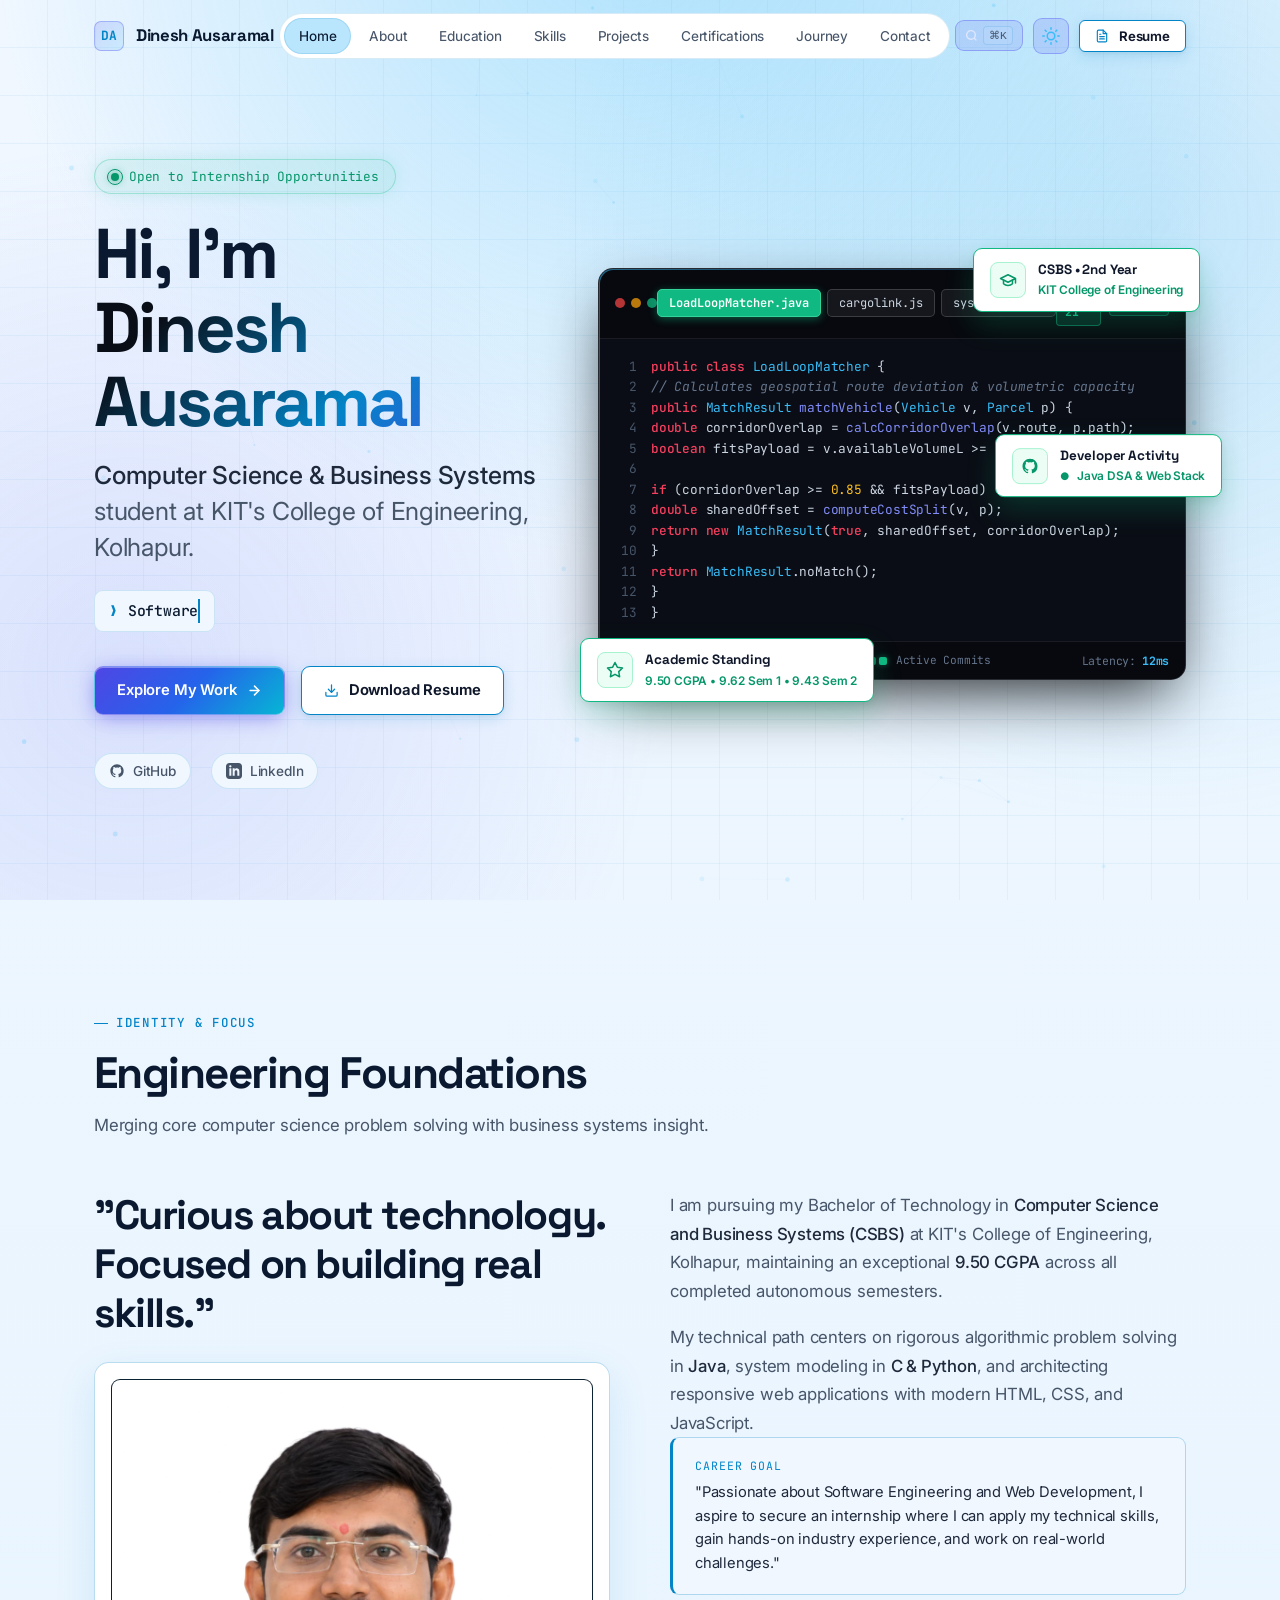
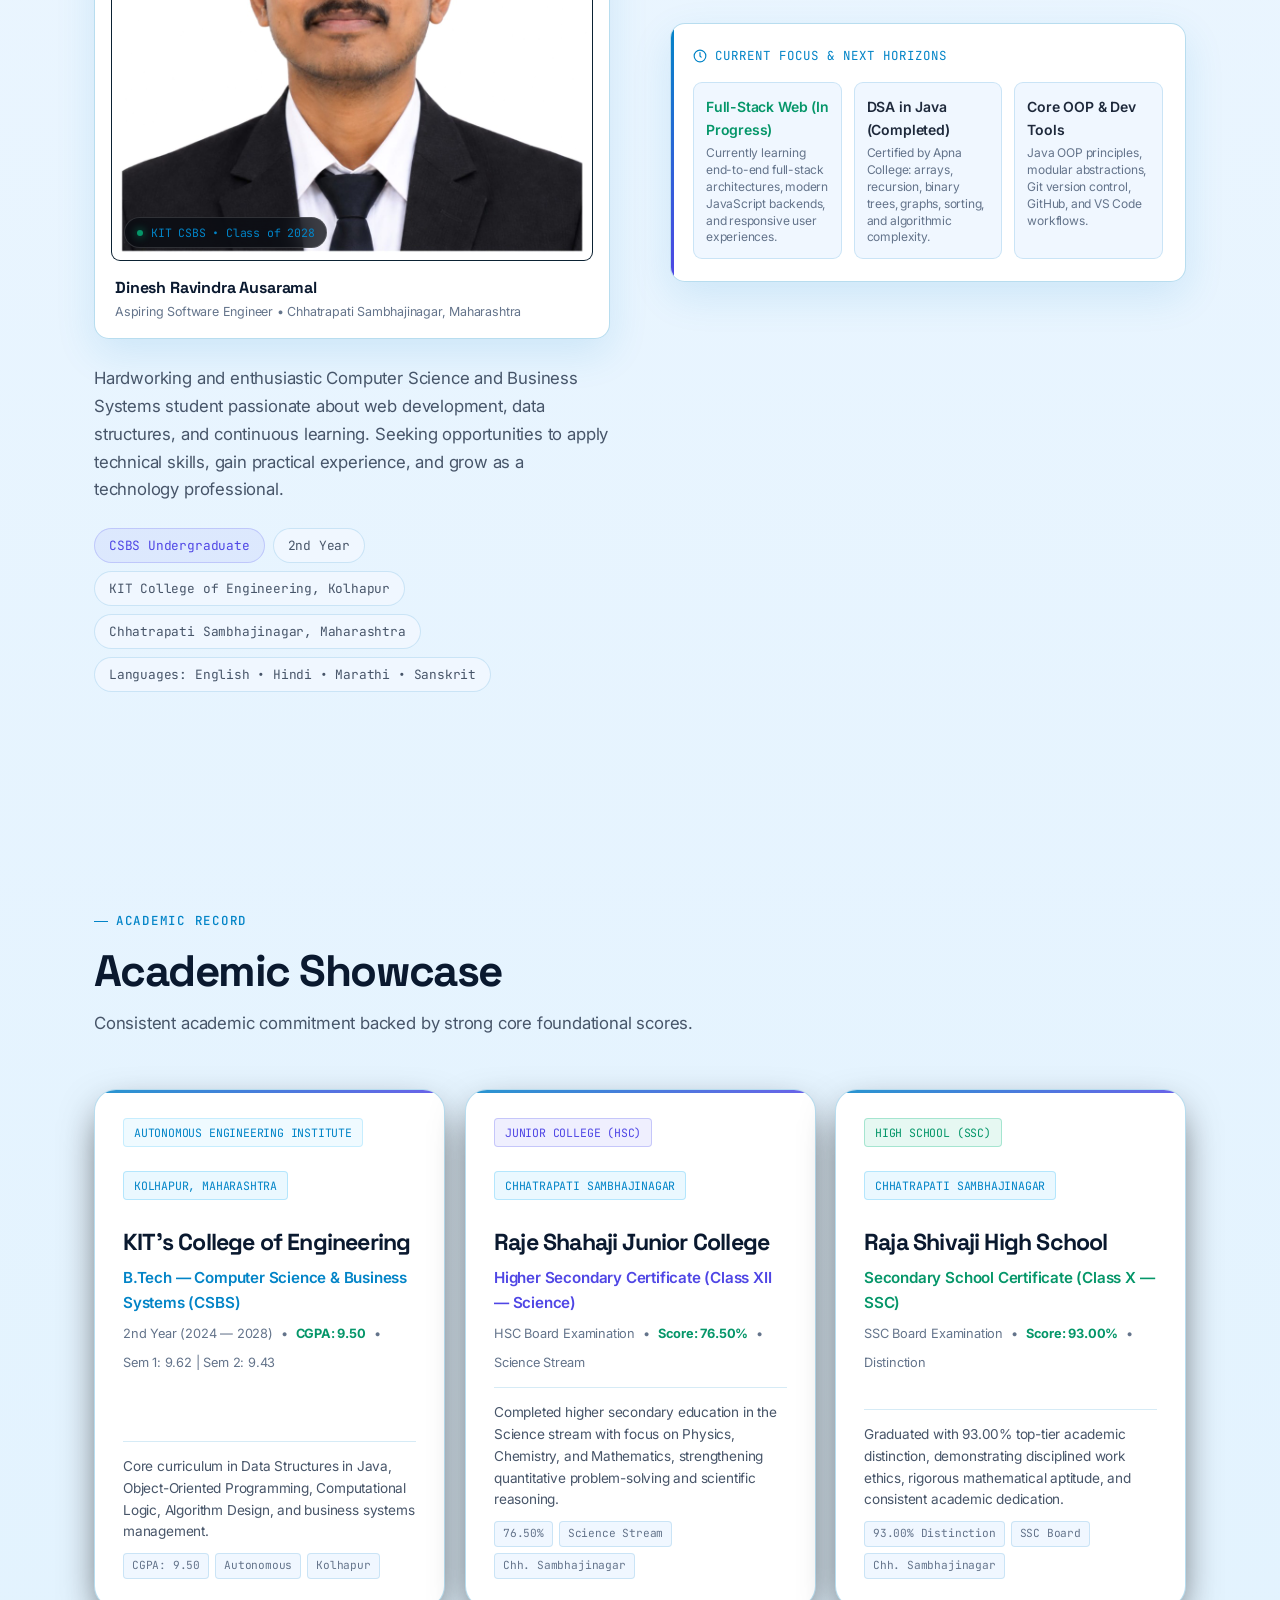
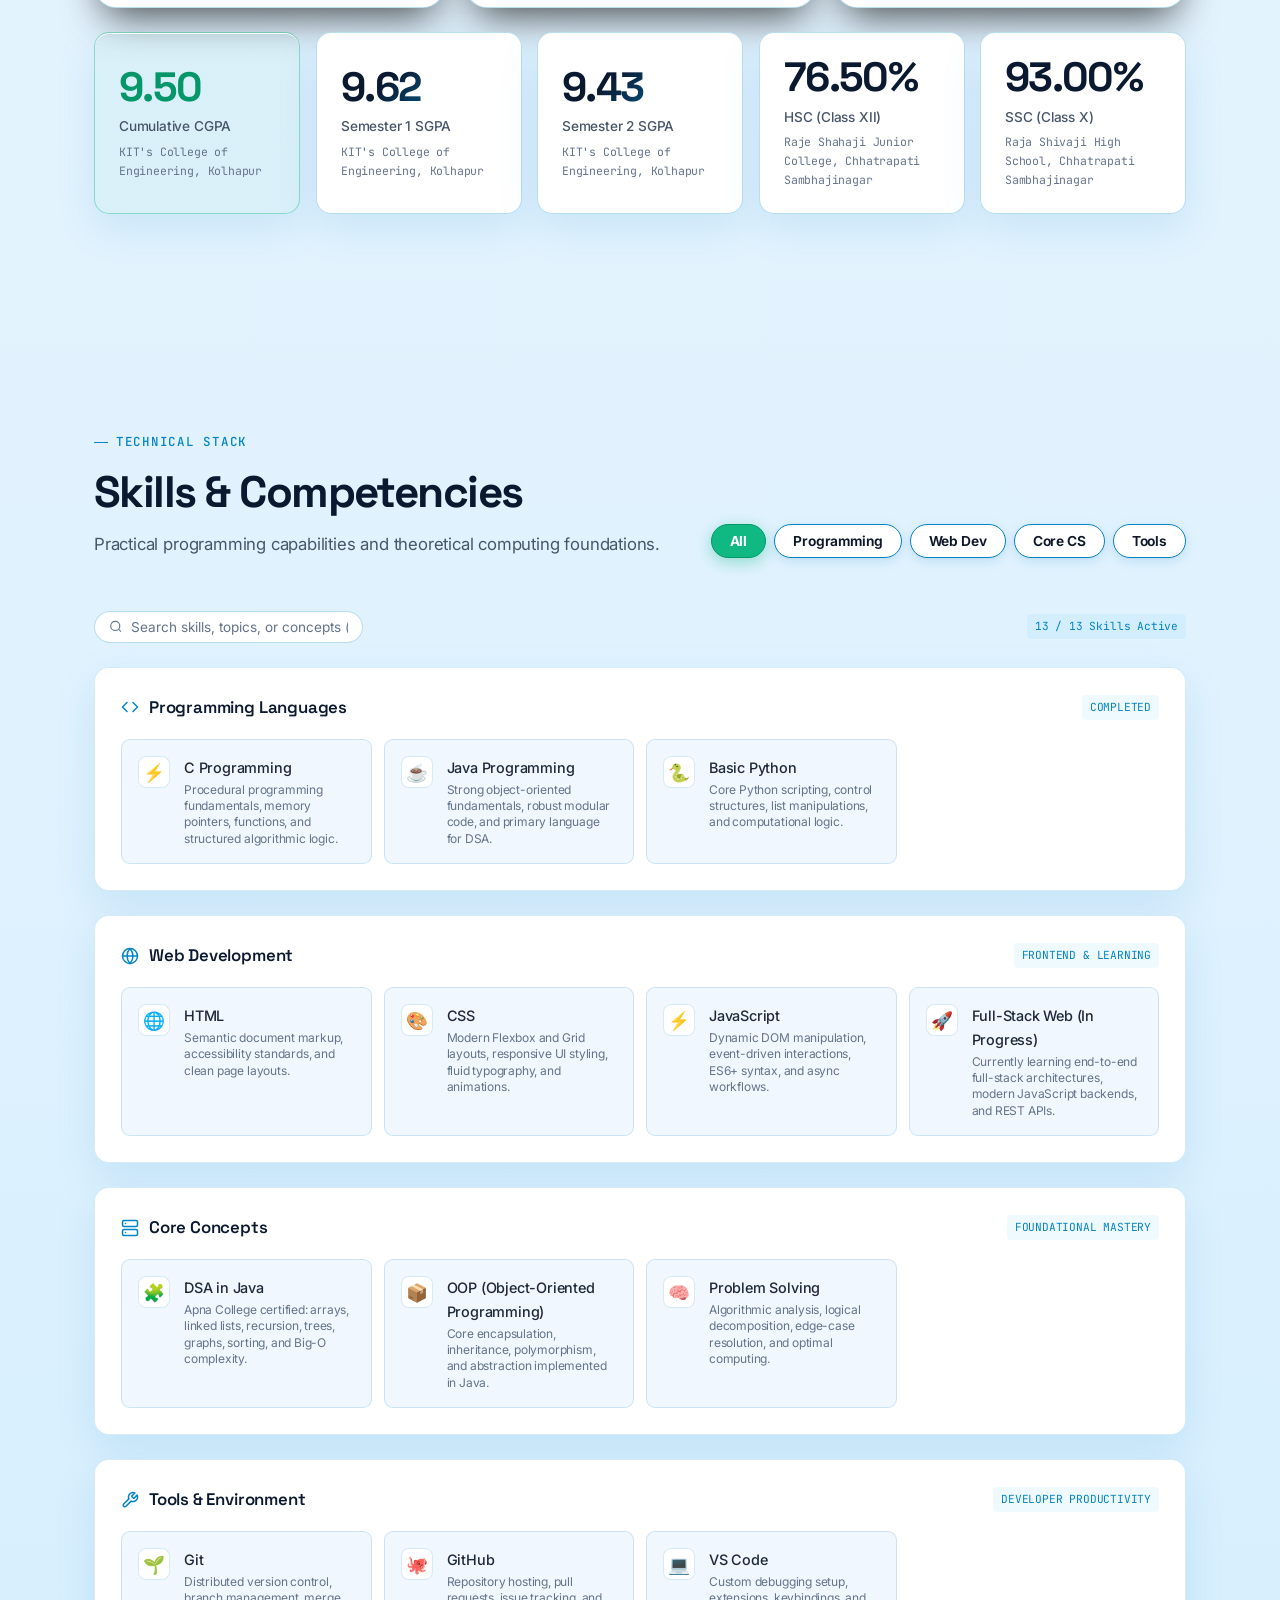
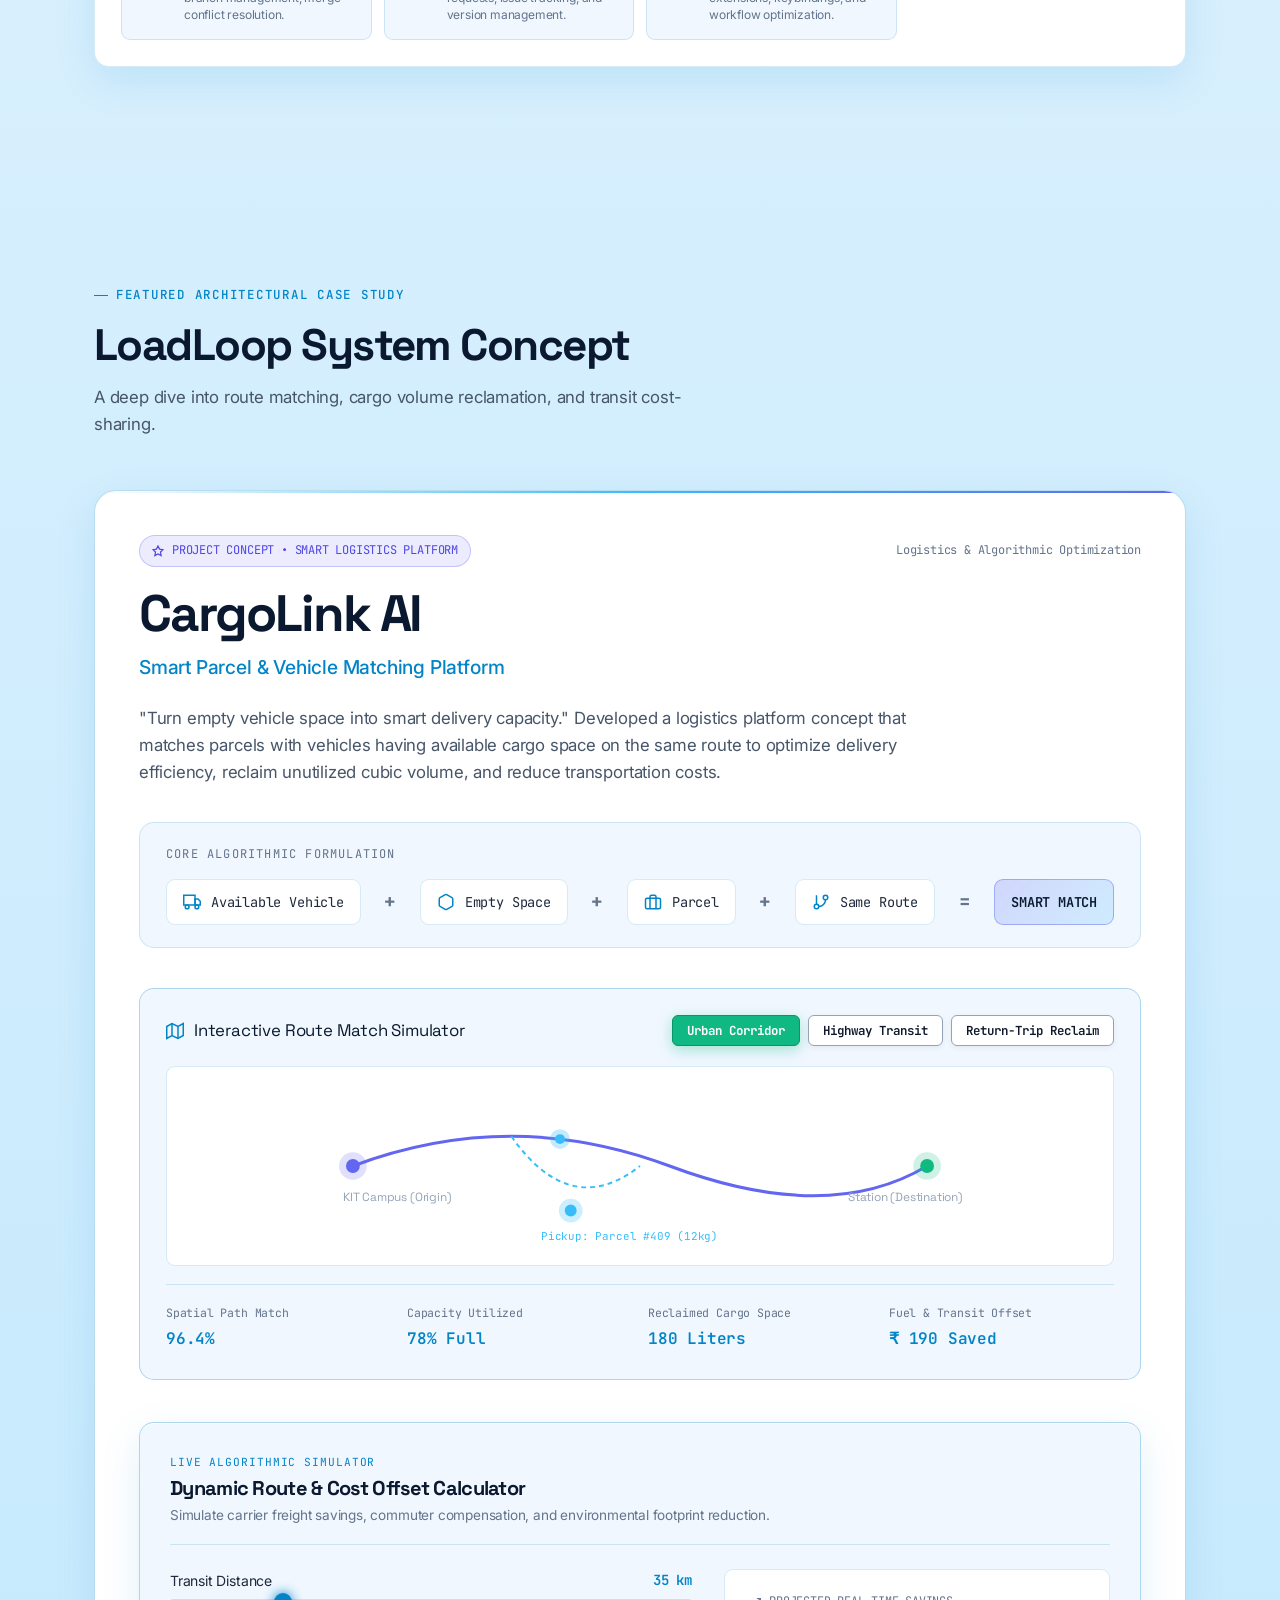
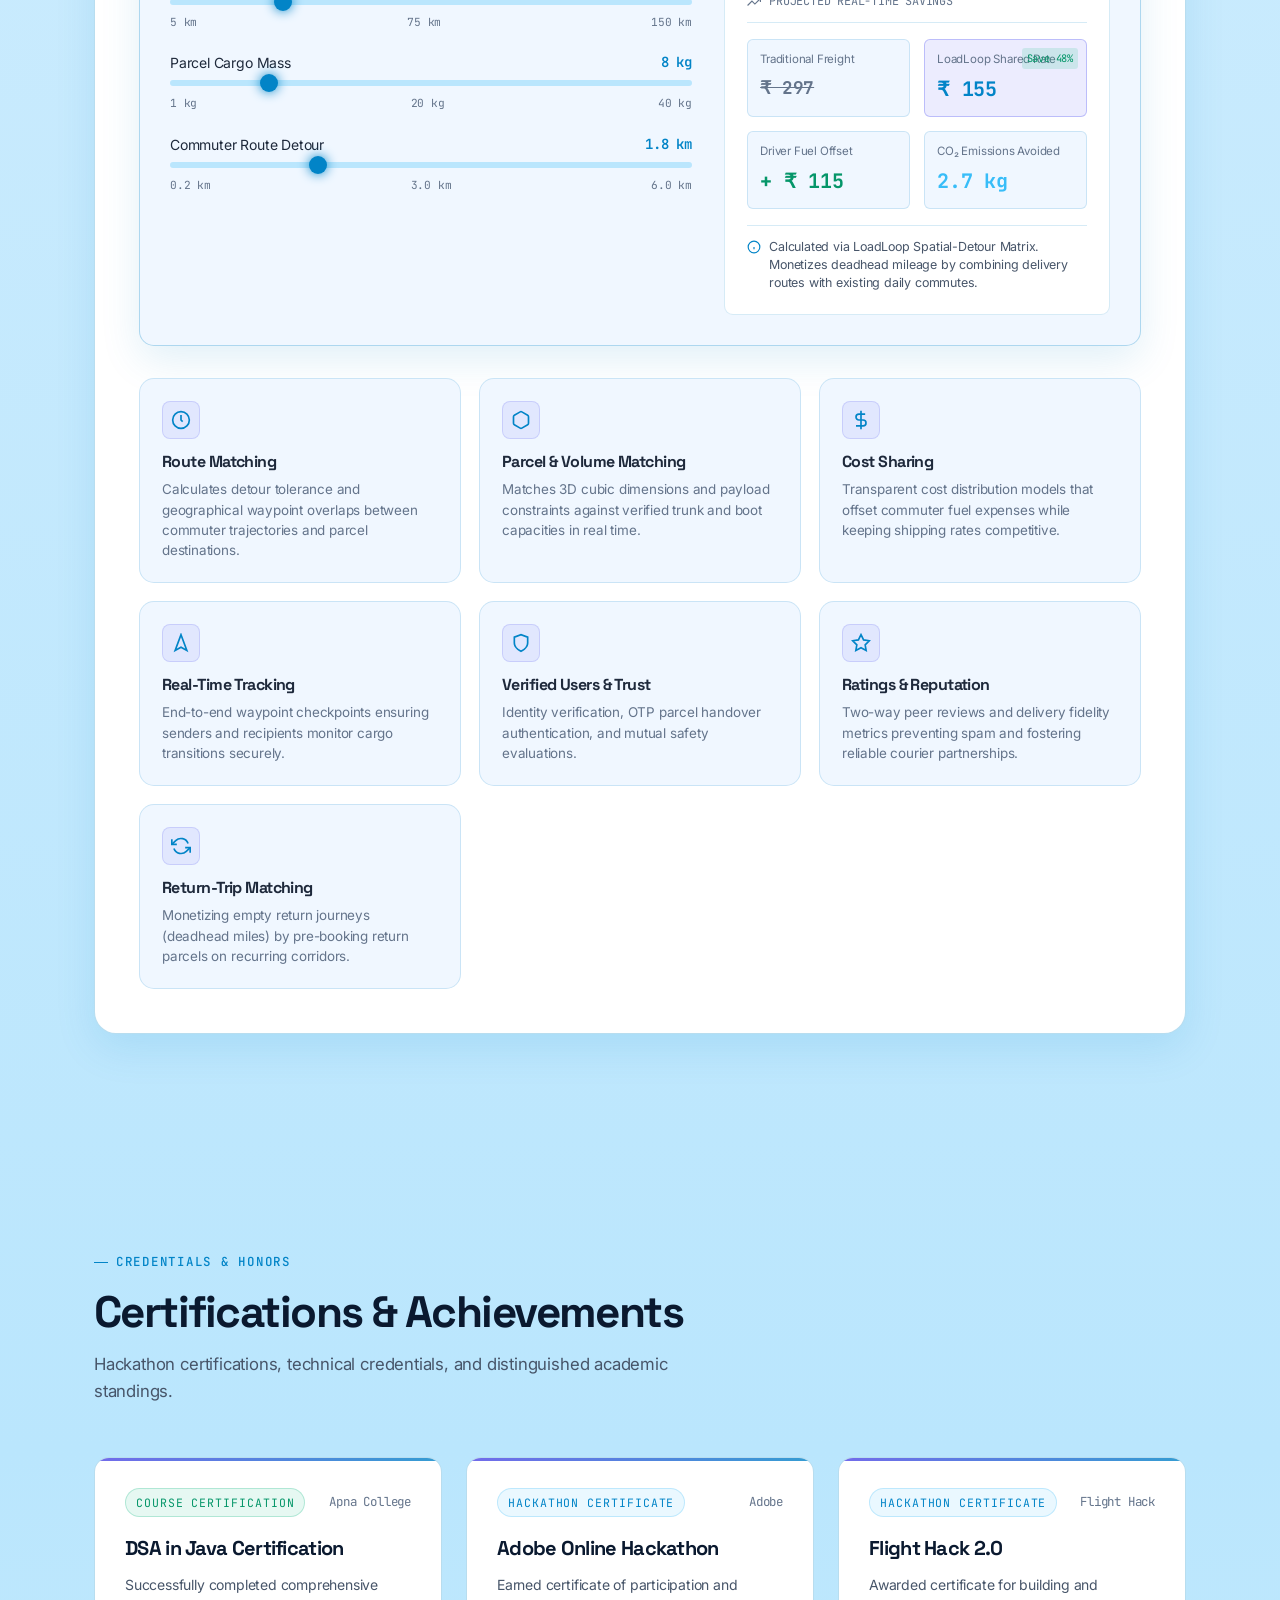
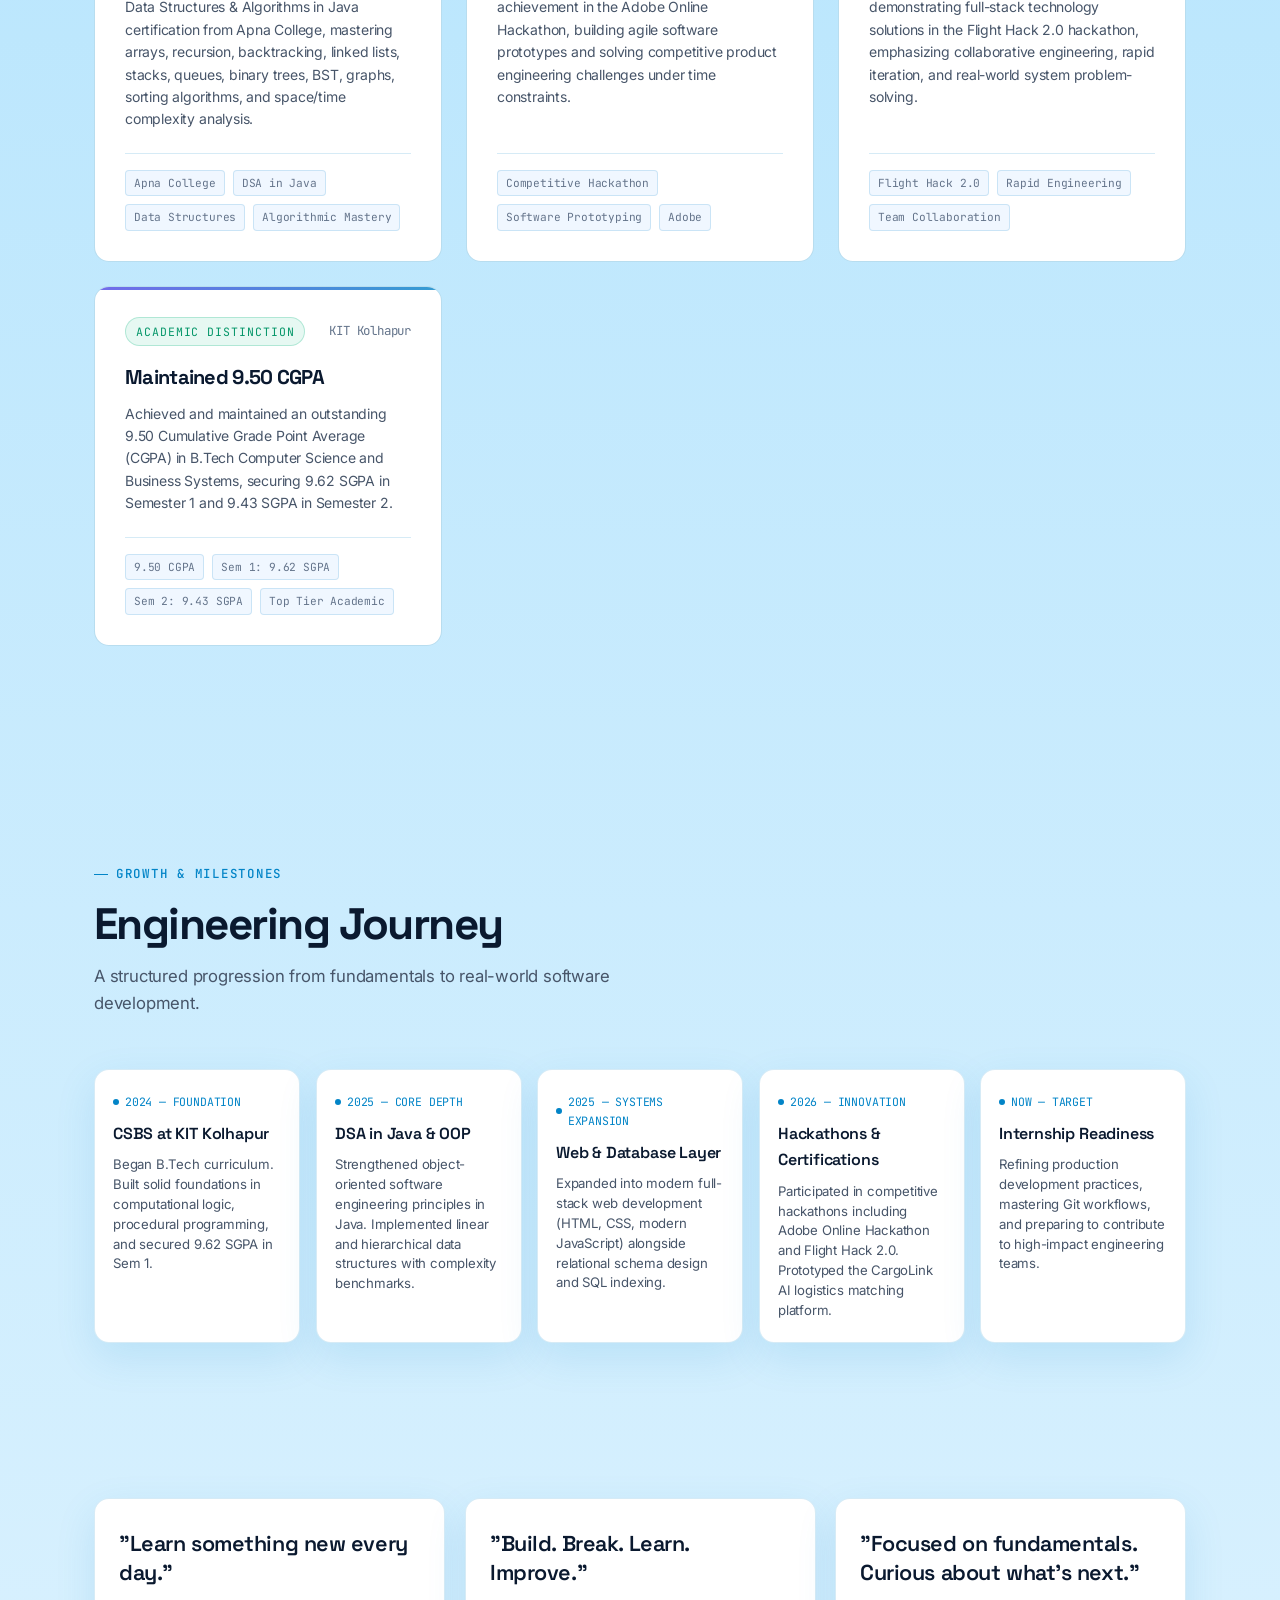
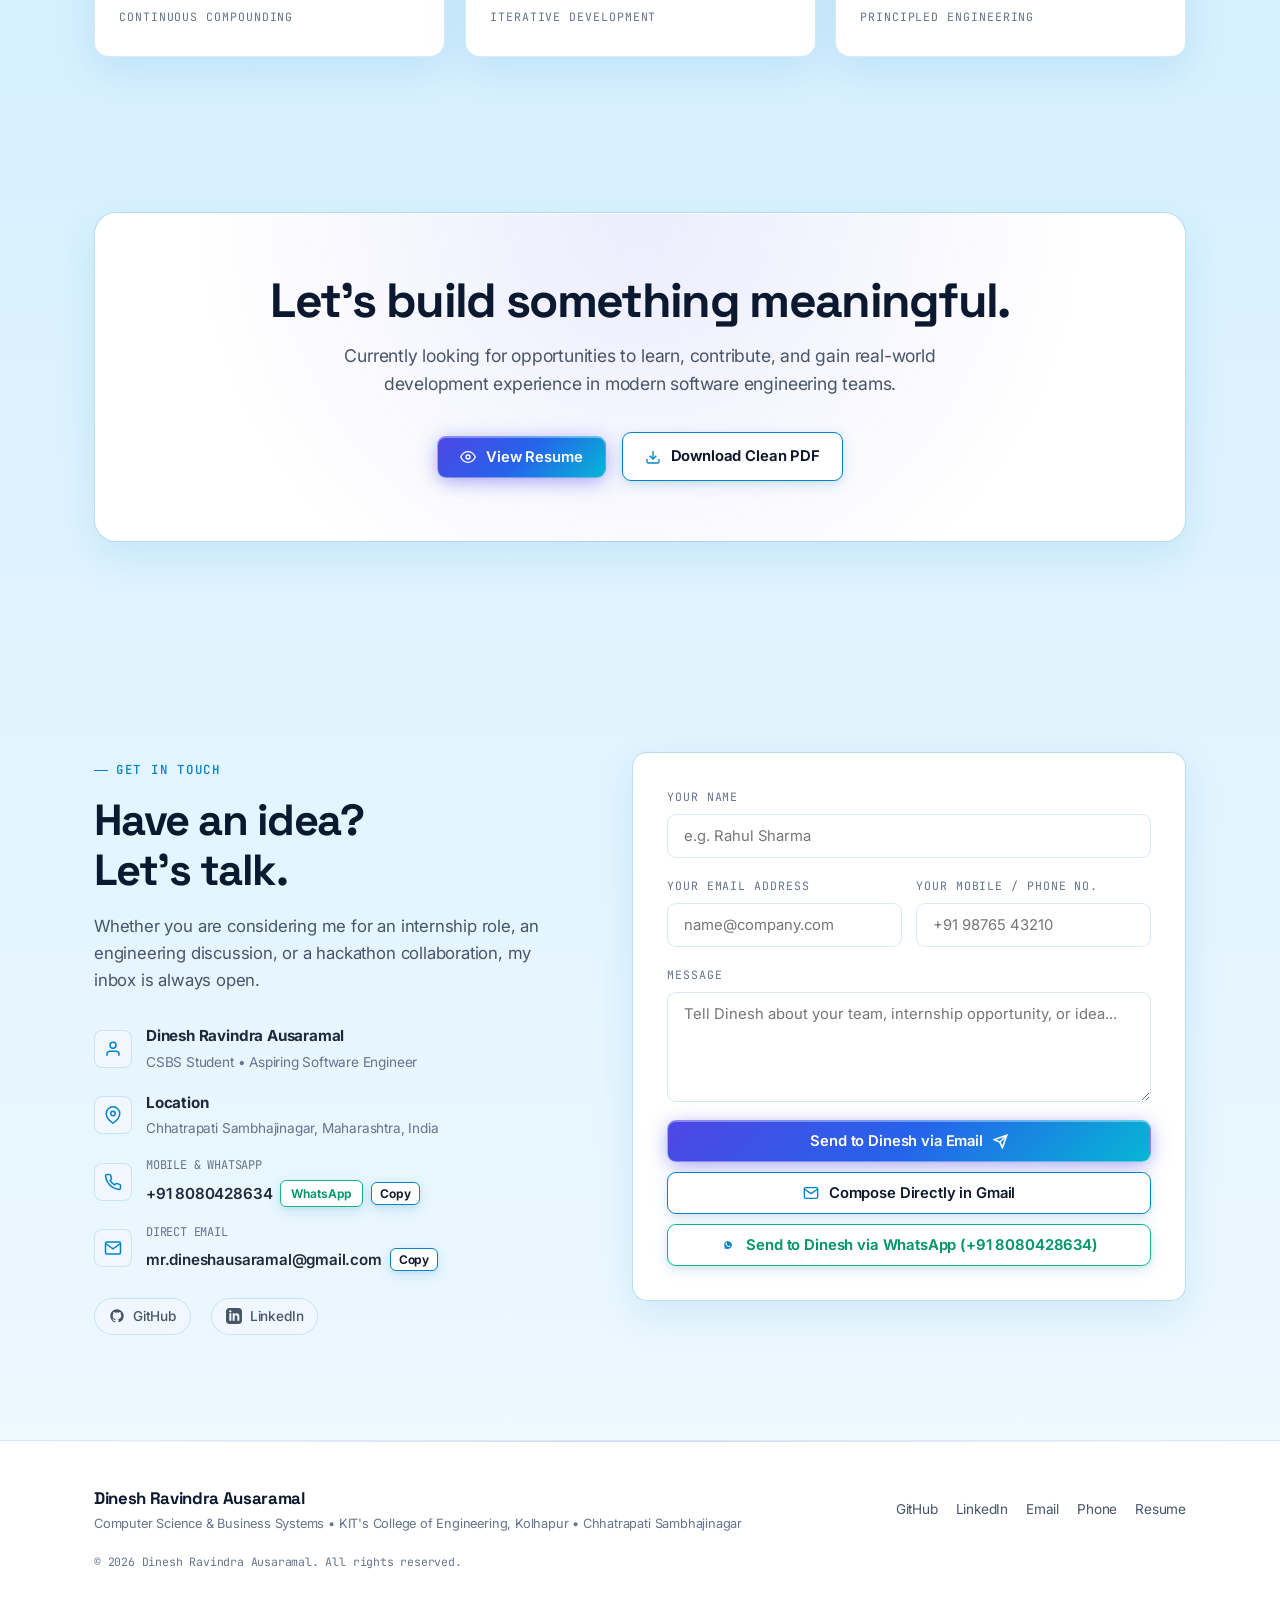
==== commit 0d28bf32: "feat: optimize cross-system smoothness, responsive scaling, and add direct Gmail & WhatsApp contact " ====
--- a/index.html
+++ b/index.html
@@ -1213,6 +1213,11 @@
                 <svg width="15" height="15" viewBox="0 0 24 24" fill="none" stroke="currentColor" stroke-width="2.5"><line x1="22" y1="2" x2="11" y2="13"/><polygon points="22 2 15 22 11 13 2 9 22 2"/></svg>
               </button>
 
+              <button type="button" id="open-gmail-btn" class="btn btn-secondary" style="width: 100%; justify-content: center; font-weight: 600;">
+                <svg width="16" height="16" viewBox="0 0 24 24" fill="none" stroke="currentColor" stroke-width="2" stroke-linecap="round" stroke-linejoin="round"><path d="M4 4h16c1.1 0 2 .9 2 2v12c0 1.1-.9 2-2 2H4c-1.1 0-2-.9-2-2V6c0-1.1.9-2 2-2z"/><polyline points="22,6 12,13 2,6"/></svg>
+                <span>Compose Directly in Gmail</span>
+              </button>
+
               <button type="button" id="send-whatsapp-btn" class="btn btn-secondary" style="width: 100%; justify-content: center; border-color: #10b981 !important; color: #059669 !important;">
                 <svg width="16" height="16" viewBox="0 0 24 24" fill="currentColor"><path d="M12.031 6.172c-3.181 0-5.767 2.586-5.768 5.766-.001 1.298.38 2.27 1.019 3.287l-.711 2.598 2.669-.699c.969.54 1.772.784 2.791.784 3.181 0 5.767-2.587 5.767-5.766.001-3.18-2.585-5.77-5.767-5.77zm3.376 8.212c-.144.405-.837.775-1.171.824-.312.045-.698.074-2.224-.555-1.822-.751-2.996-2.607-3.086-2.728-.09-.12-0.741-.986-.741-1.88 0-.893.467-1.332.633-1.513.166-.18.362-.226.483-.226.12 0 .241.002.347.007.112.005.263-.042.411.314.152.365.518 1.264.563 1.356.045.09.076.196.015.316-.06.12-.09.196-.181.301-.09.106-.19.237-.272.318-.09.09-.184.188-.079.368.106.18.47 0.776 1.009 1.256.694.618 1.28.81 1.46.885.181.076.287.064.393-.06.106-.12.453-.528.574-.708.12-.181.241-.151.407-.09.166.06 1.054.498 1.235.588.181.09.301.135.347.211.045.076.045.437-.099.842z"/></svg>
                 <span>Send to Dinesh via WhatsApp (+91 8080428634)</span>
--- a/styles.css
+++ b/styles.css
@@ -122,6 +122,8 @@
   scroll-behavior: smooth;
   scroll-padding-top: 84px;
   -webkit-text-size-adjust: 100%;
+  text-size-adjust: 100%;
+  overflow-x: hidden;
 }
 
 body {
@@ -132,9 +134,13 @@
   line-height: 1.65;
   letter-spacing: -0.012em;
   overflow-x: hidden;
+  width: 100%;
+  max-width: 100vw;
   position: relative;
   -webkit-font-smoothing: antialiased;
   -moz-osx-font-smoothing: grayscale;
+  text-rendering: optimizeLegibility;
+  -webkit-overflow-scrolling: touch;
   transition: background-color var(--duration-normal) ease, color var(--duration-normal) ease;
 }
 
@@ -1474,11 +1480,64 @@
 @media (max-width: 980px) {
   .hero-grid {
     grid-template-columns: 1fr;
-    gap: 52px;
+    gap: 48px;
   }
-  .card-pos-1 { right: 0; }
-  .card-pos-2 { left: 0; }
+  .card-pos-1 { right: 8px; top: -14px; }
+  .card-pos-2 { left: 8px; bottom: -14px; }
   .card-pos-3 { display: none; }
+}
+
+@media (max-width: 640px) {
+  .hero-grid {
+    gap: 36px;
+  }
+  .hero-cta {
+    flex-direction: column;
+    width: 100%;
+  }
+  .hero-cta .btn {
+    width: 100%;
+    justify-content: center;
+  }
+  .hero-floating-card {
+    padding: 8px 12px;
+    gap: 8px;
+  }
+  .card-pos-1 {
+    right: 4px;
+    top: -12px;
+  }
+  .card-pos-2 {
+    left: 4px;
+    bottom: -12px;
+  }
+  .floating-icon {
+    width: 30px;
+    height: 30px;
+  }
+  .floating-meta .title {
+    font-size: 0.78rem;
+  }
+  .floating-meta .desc {
+    font-size: 0.7rem;
+  }
+  .code-body {
+    padding: 12px 10px;
+    font-size: 0.75rem;
+  }
+}
+
+@media (max-width: 480px) {
+  .container {
+    padding-left: 16px;
+    padding-right: 16px;
+  }
+  .case-study-card {
+    padding: 22px 16px;
+  }
+  .hero-title {
+    font-size: clamp(2rem, 8vw, 2.75rem);
+  }
 }
 
 /* ==========================================================================
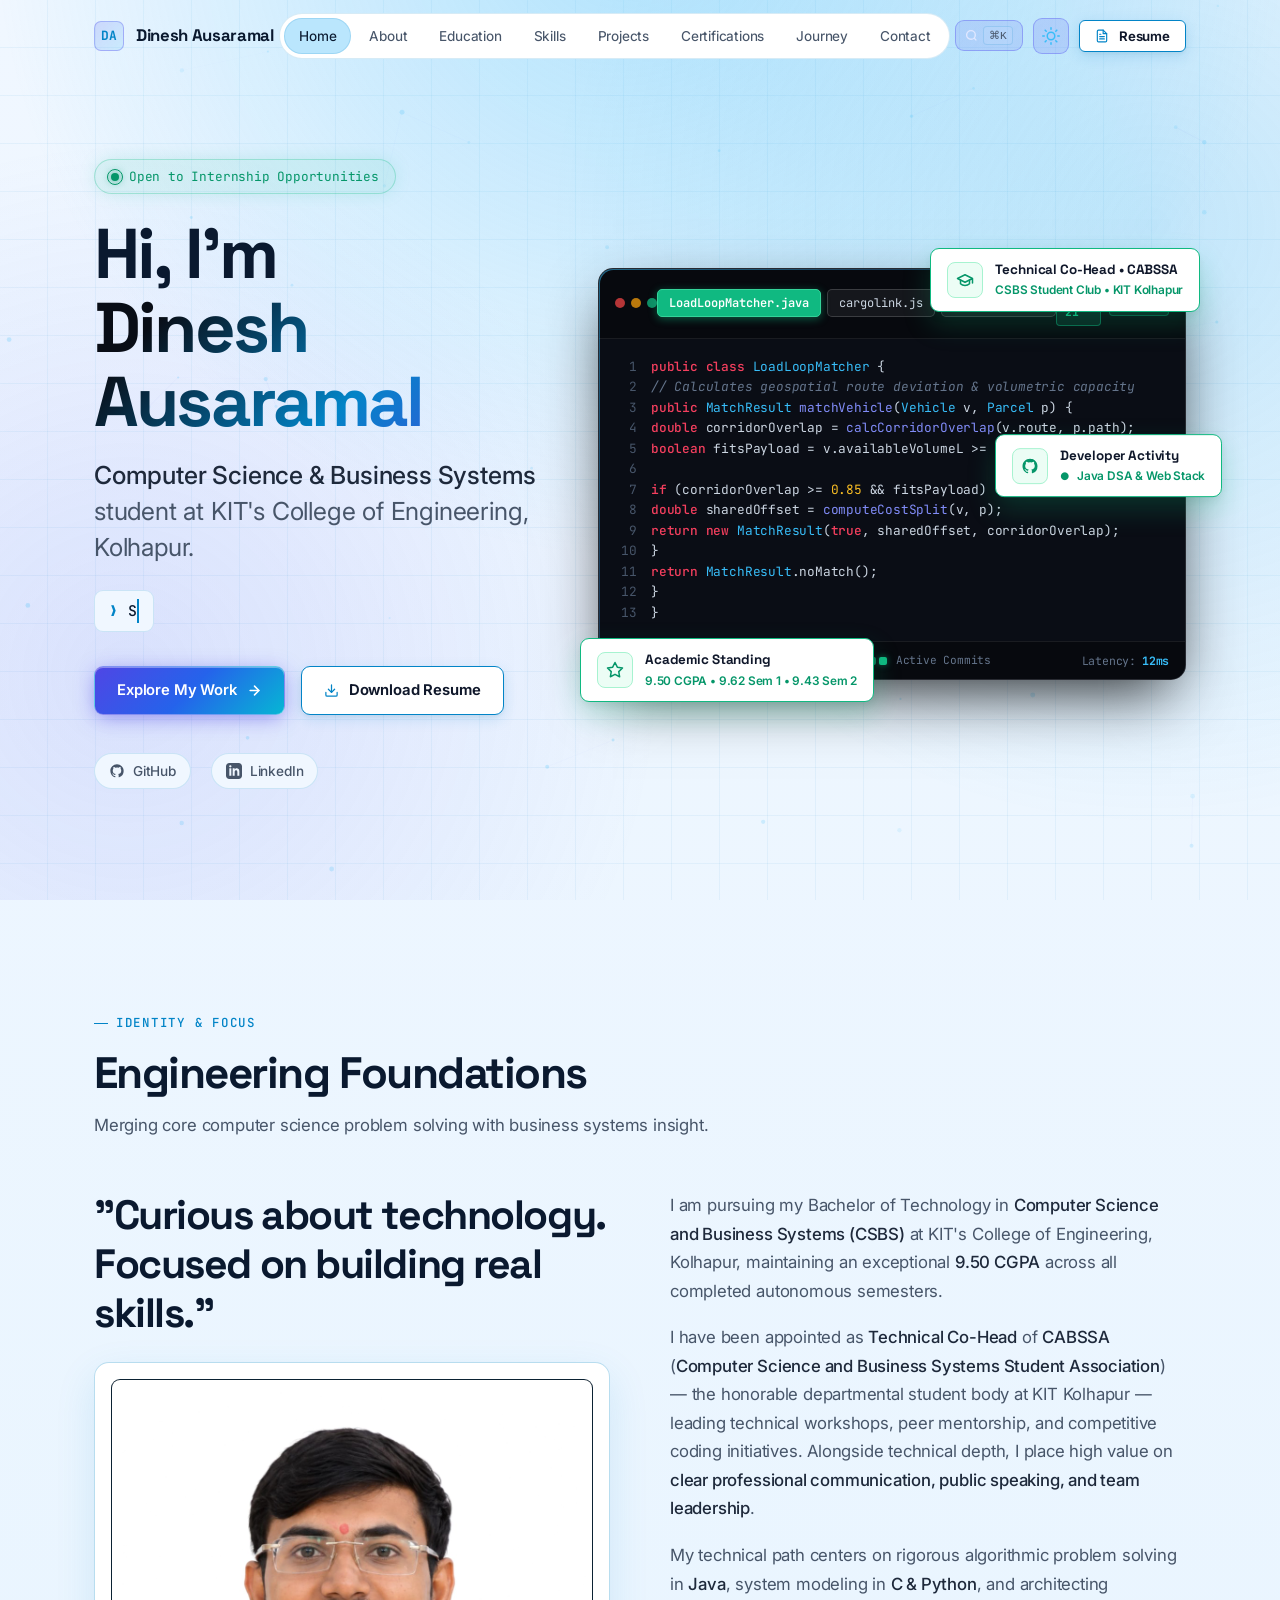
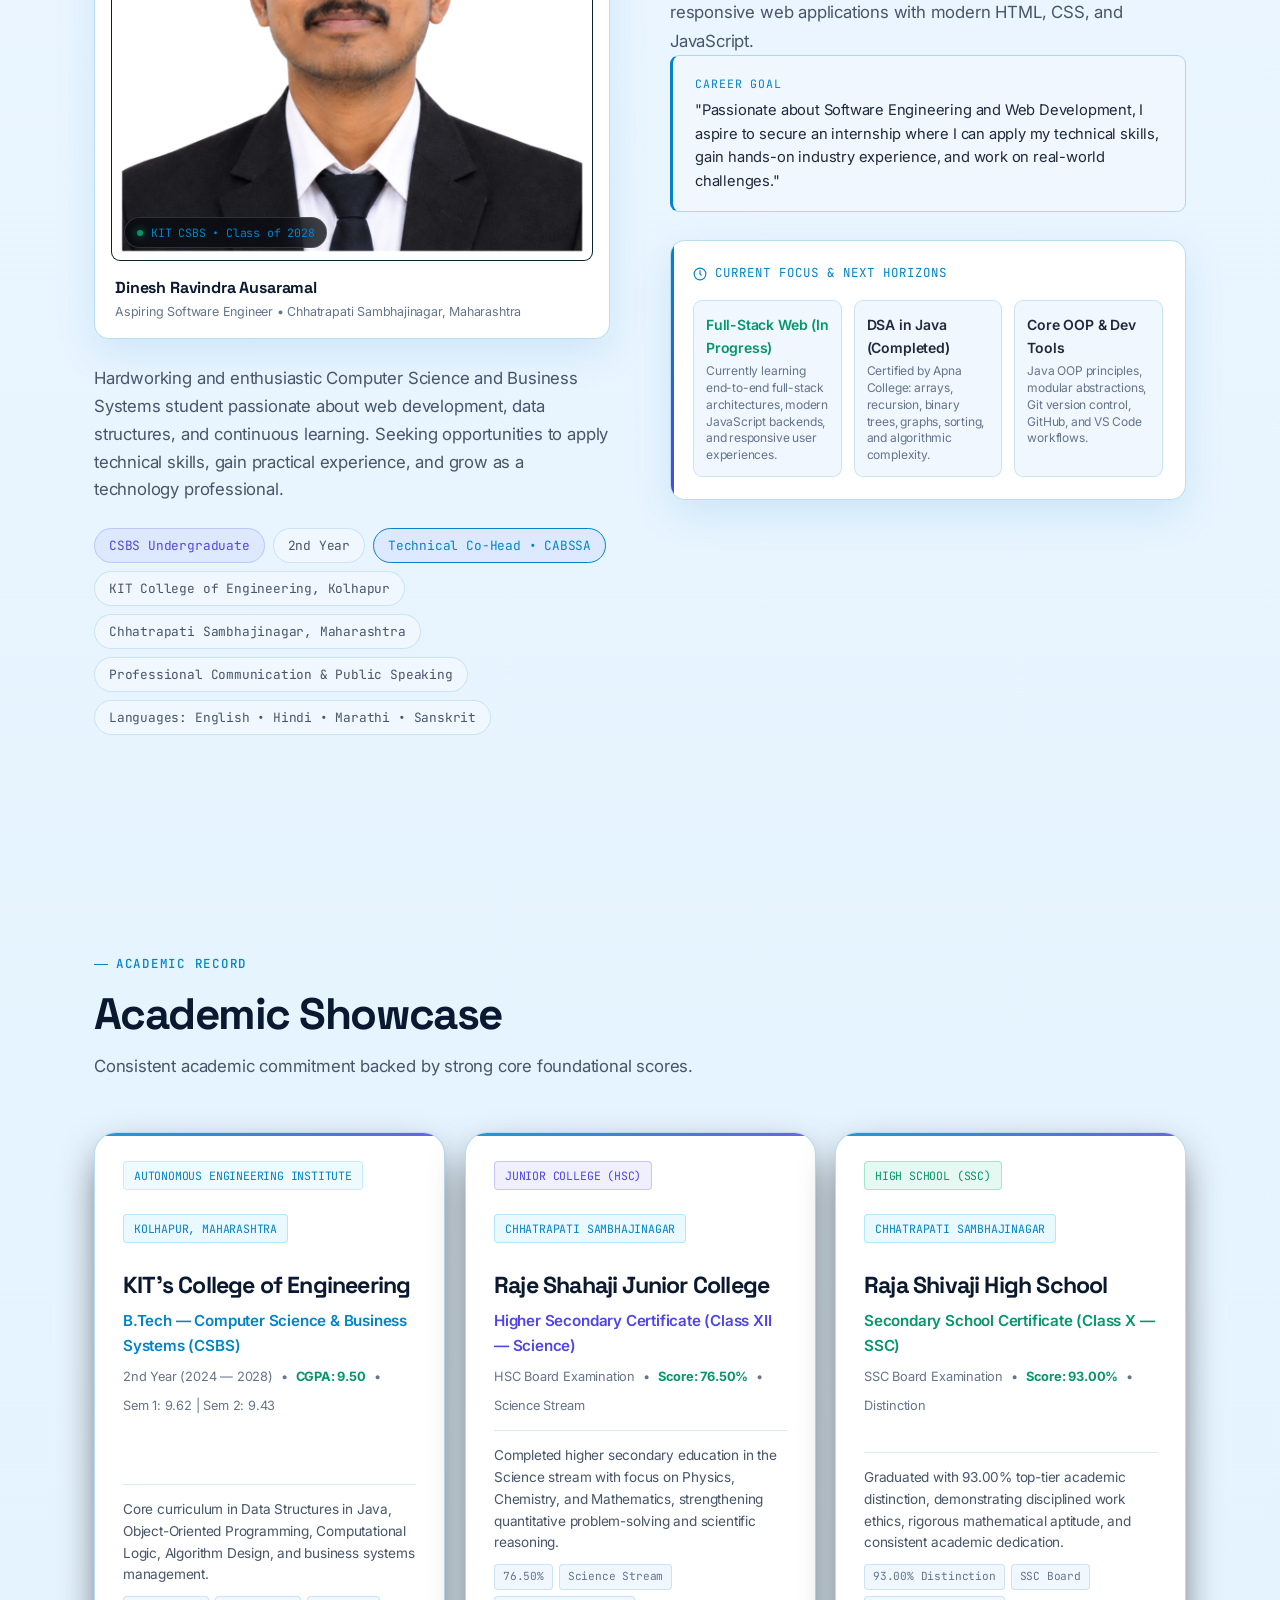
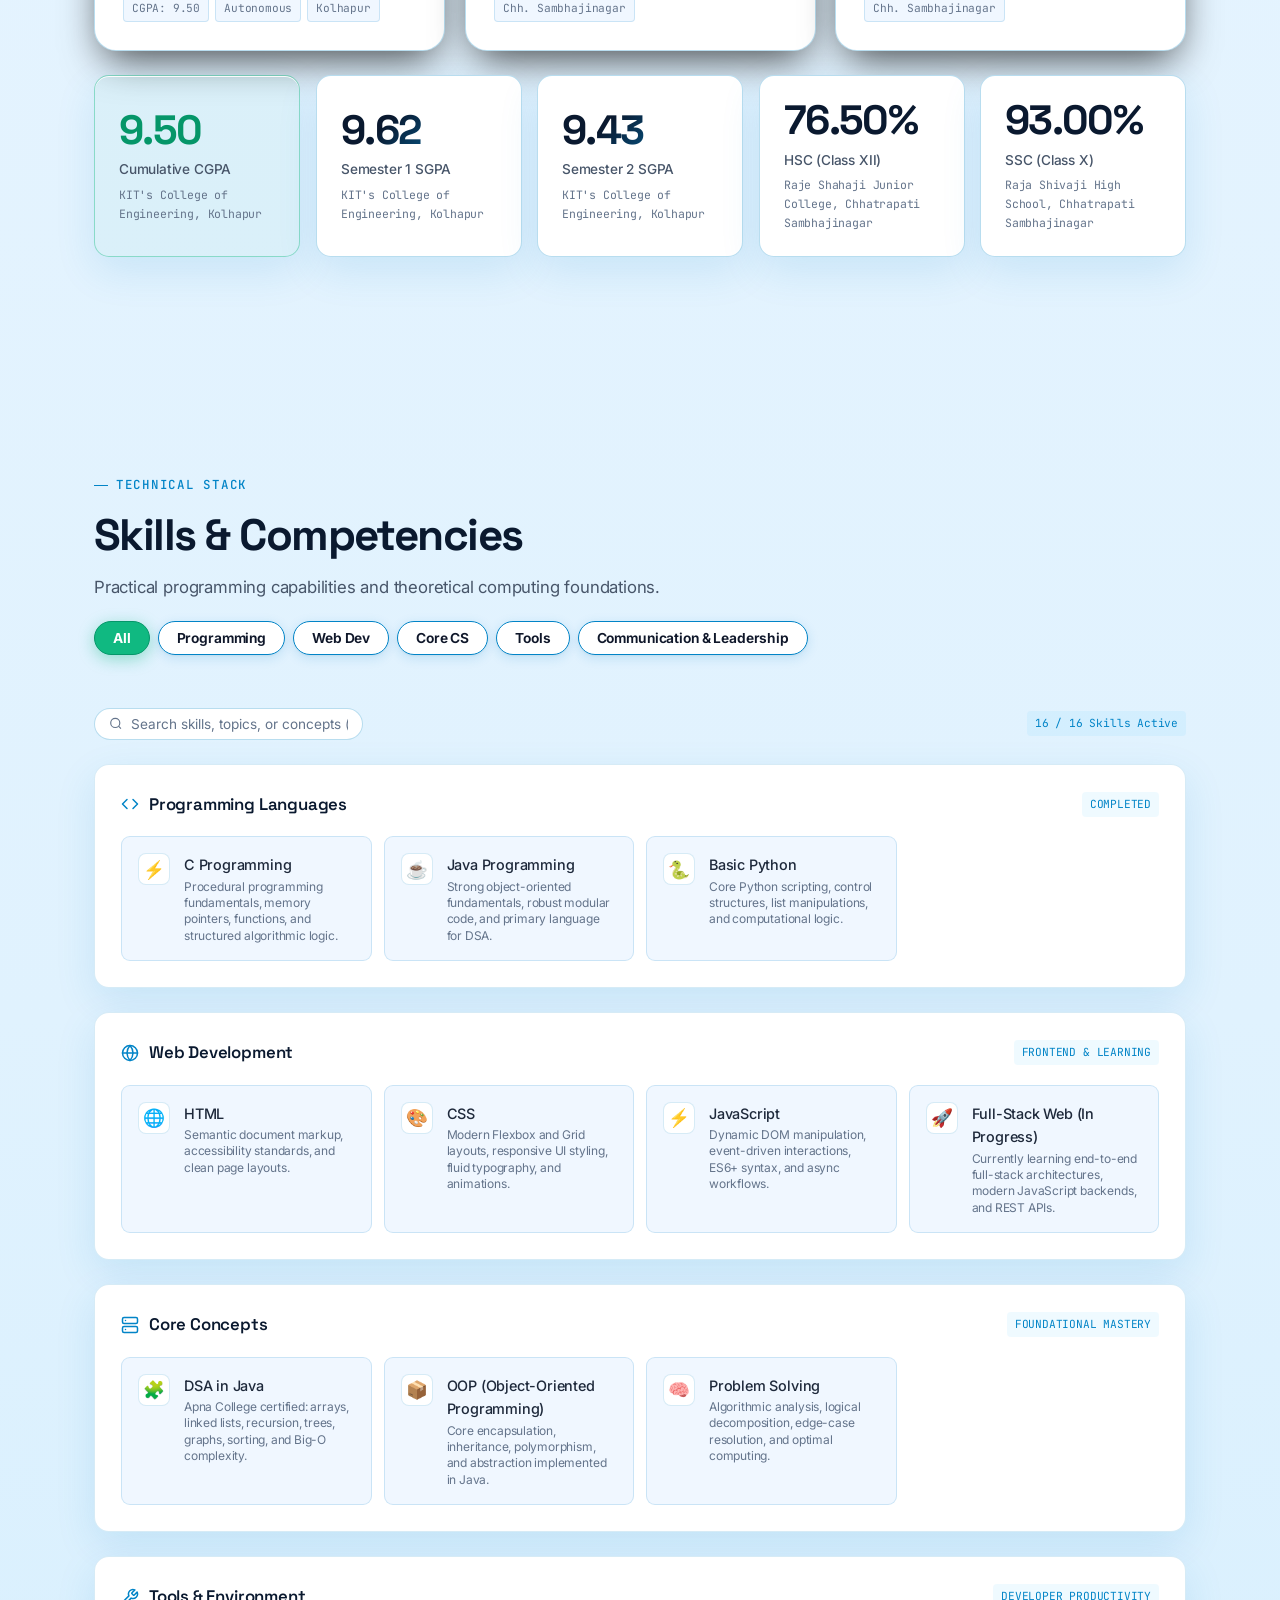
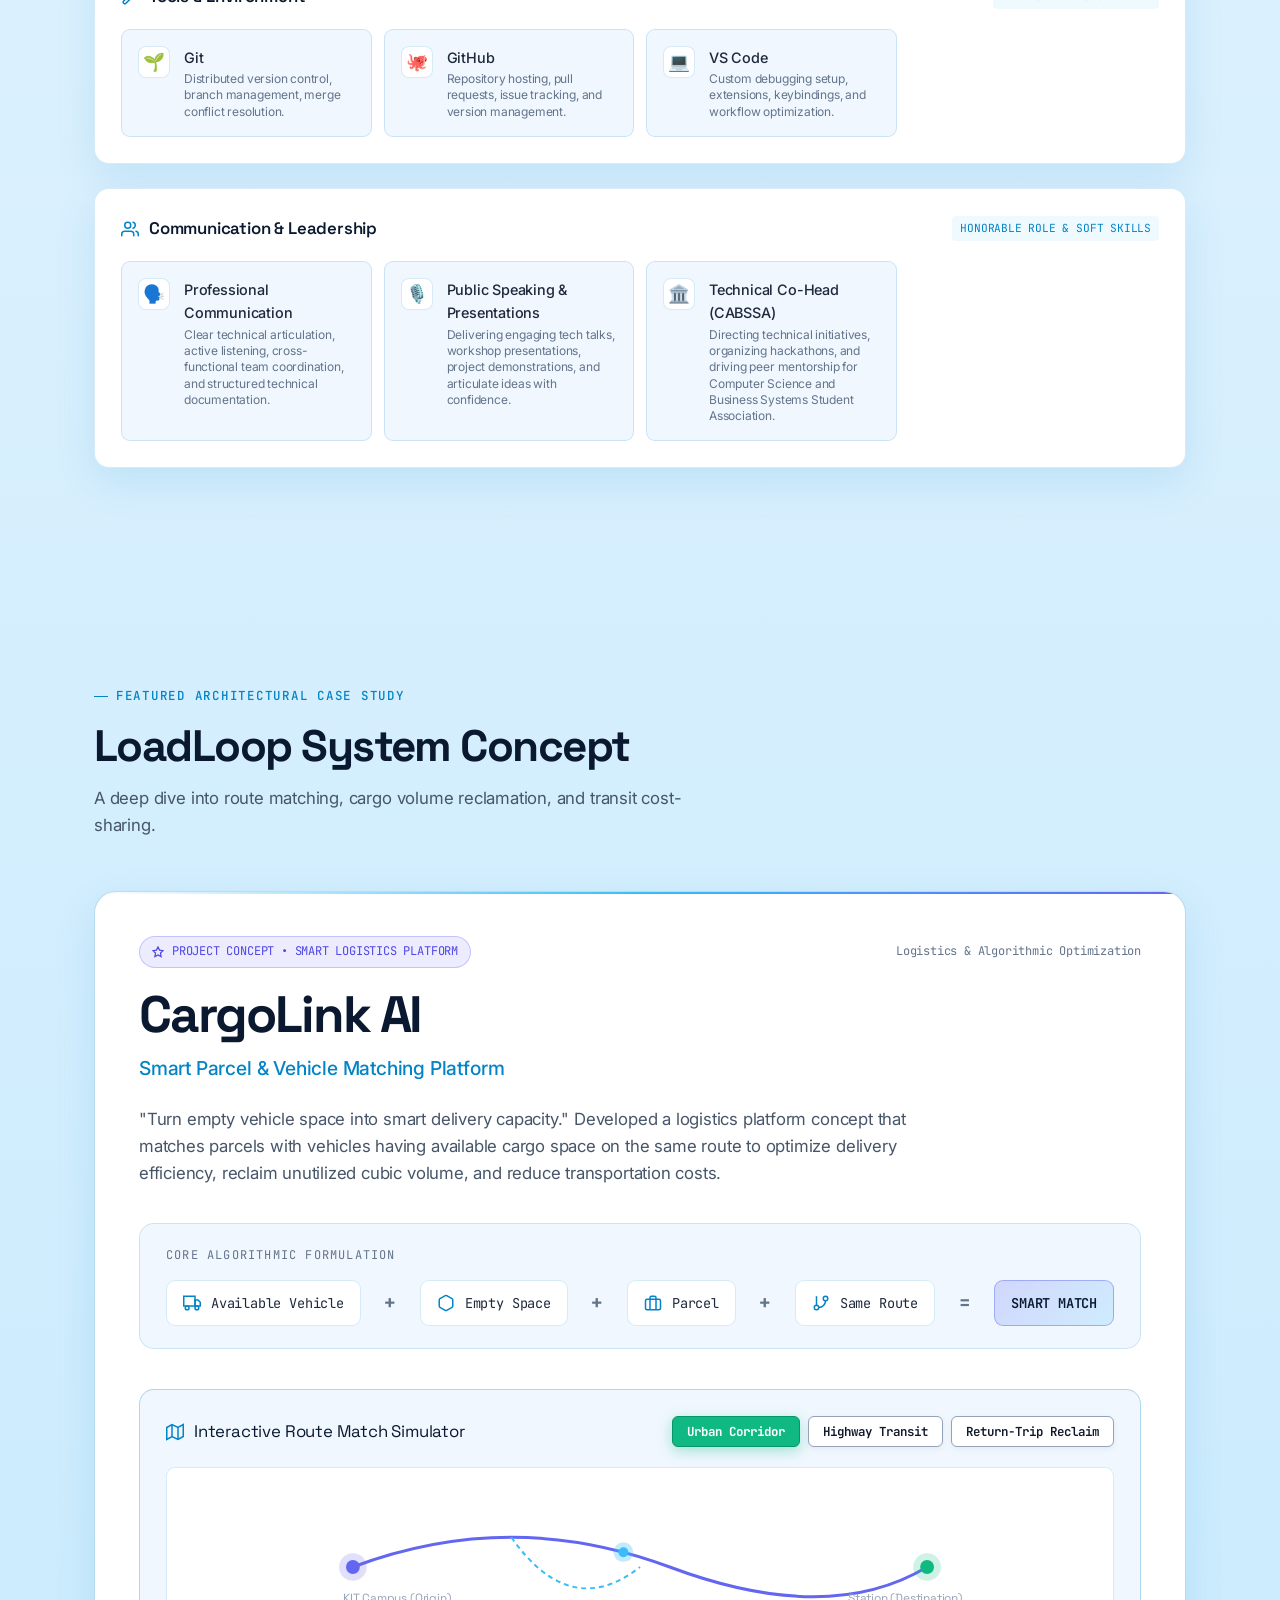
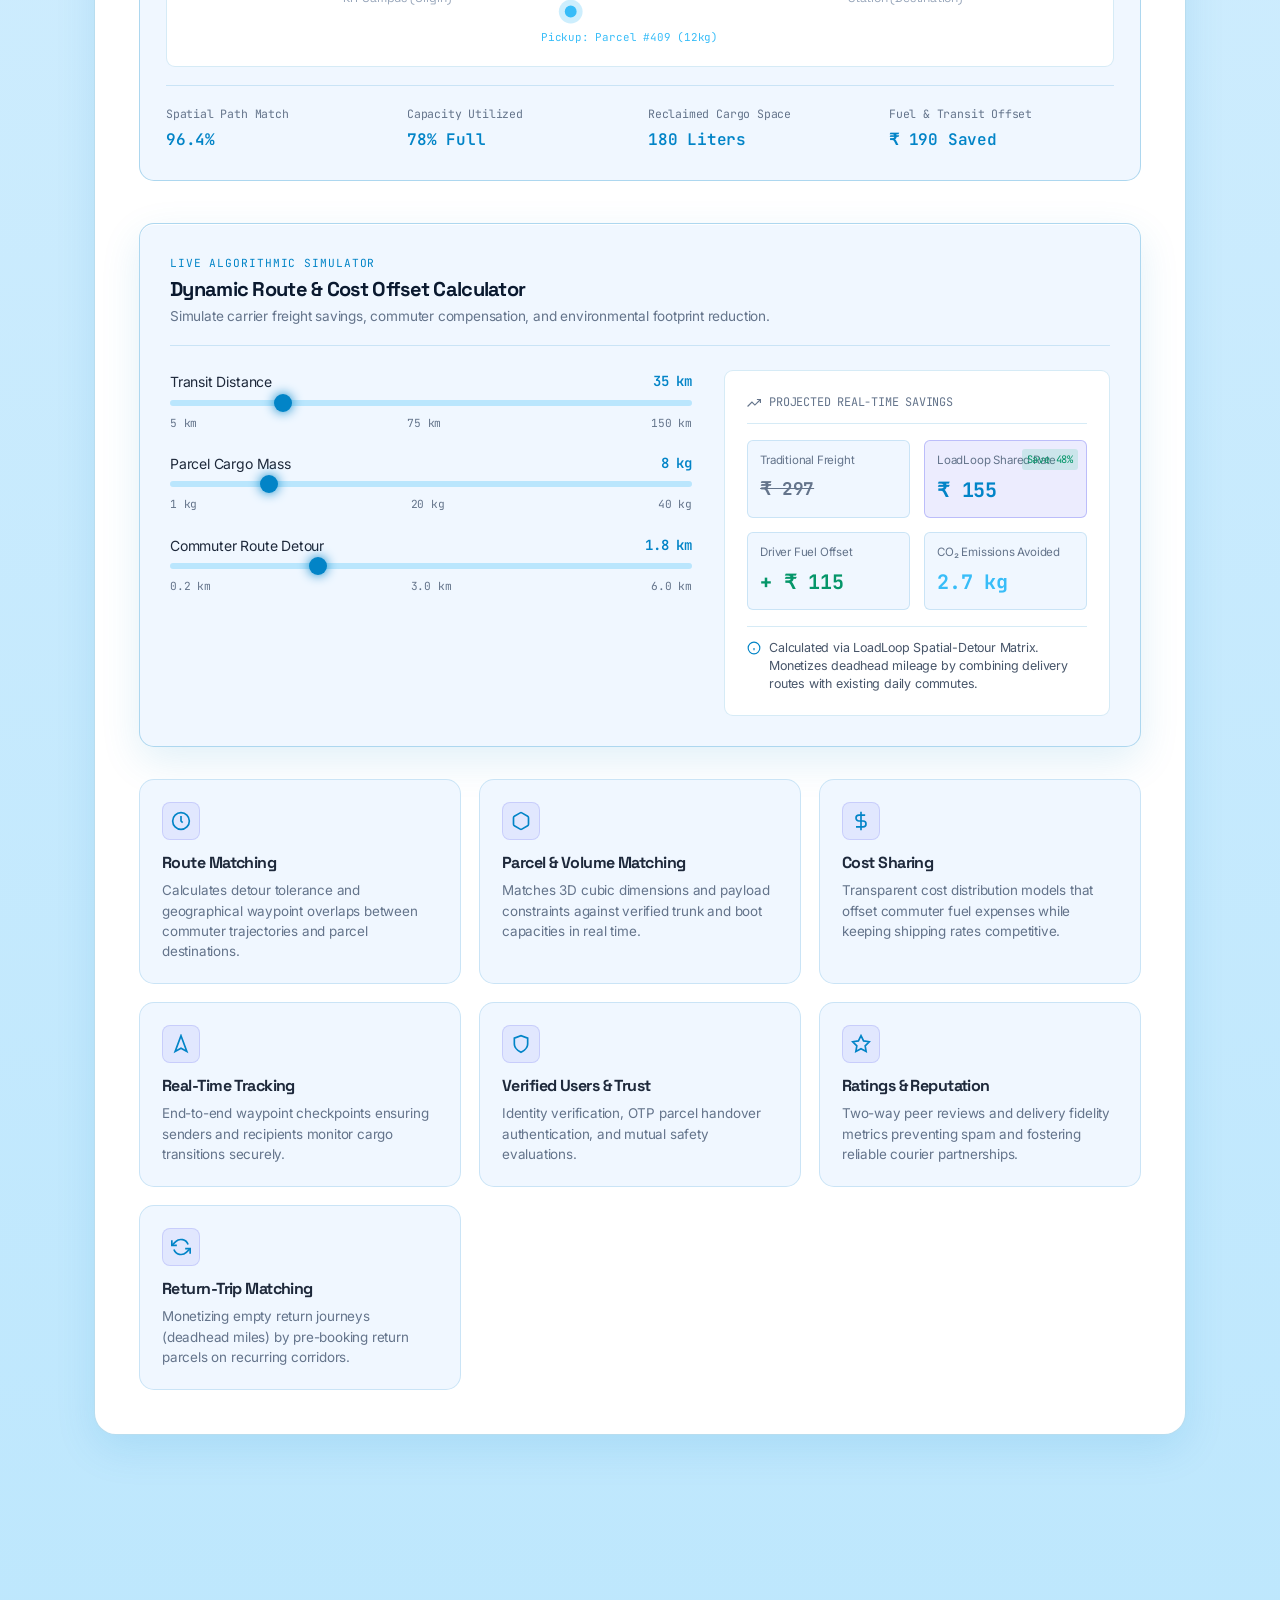
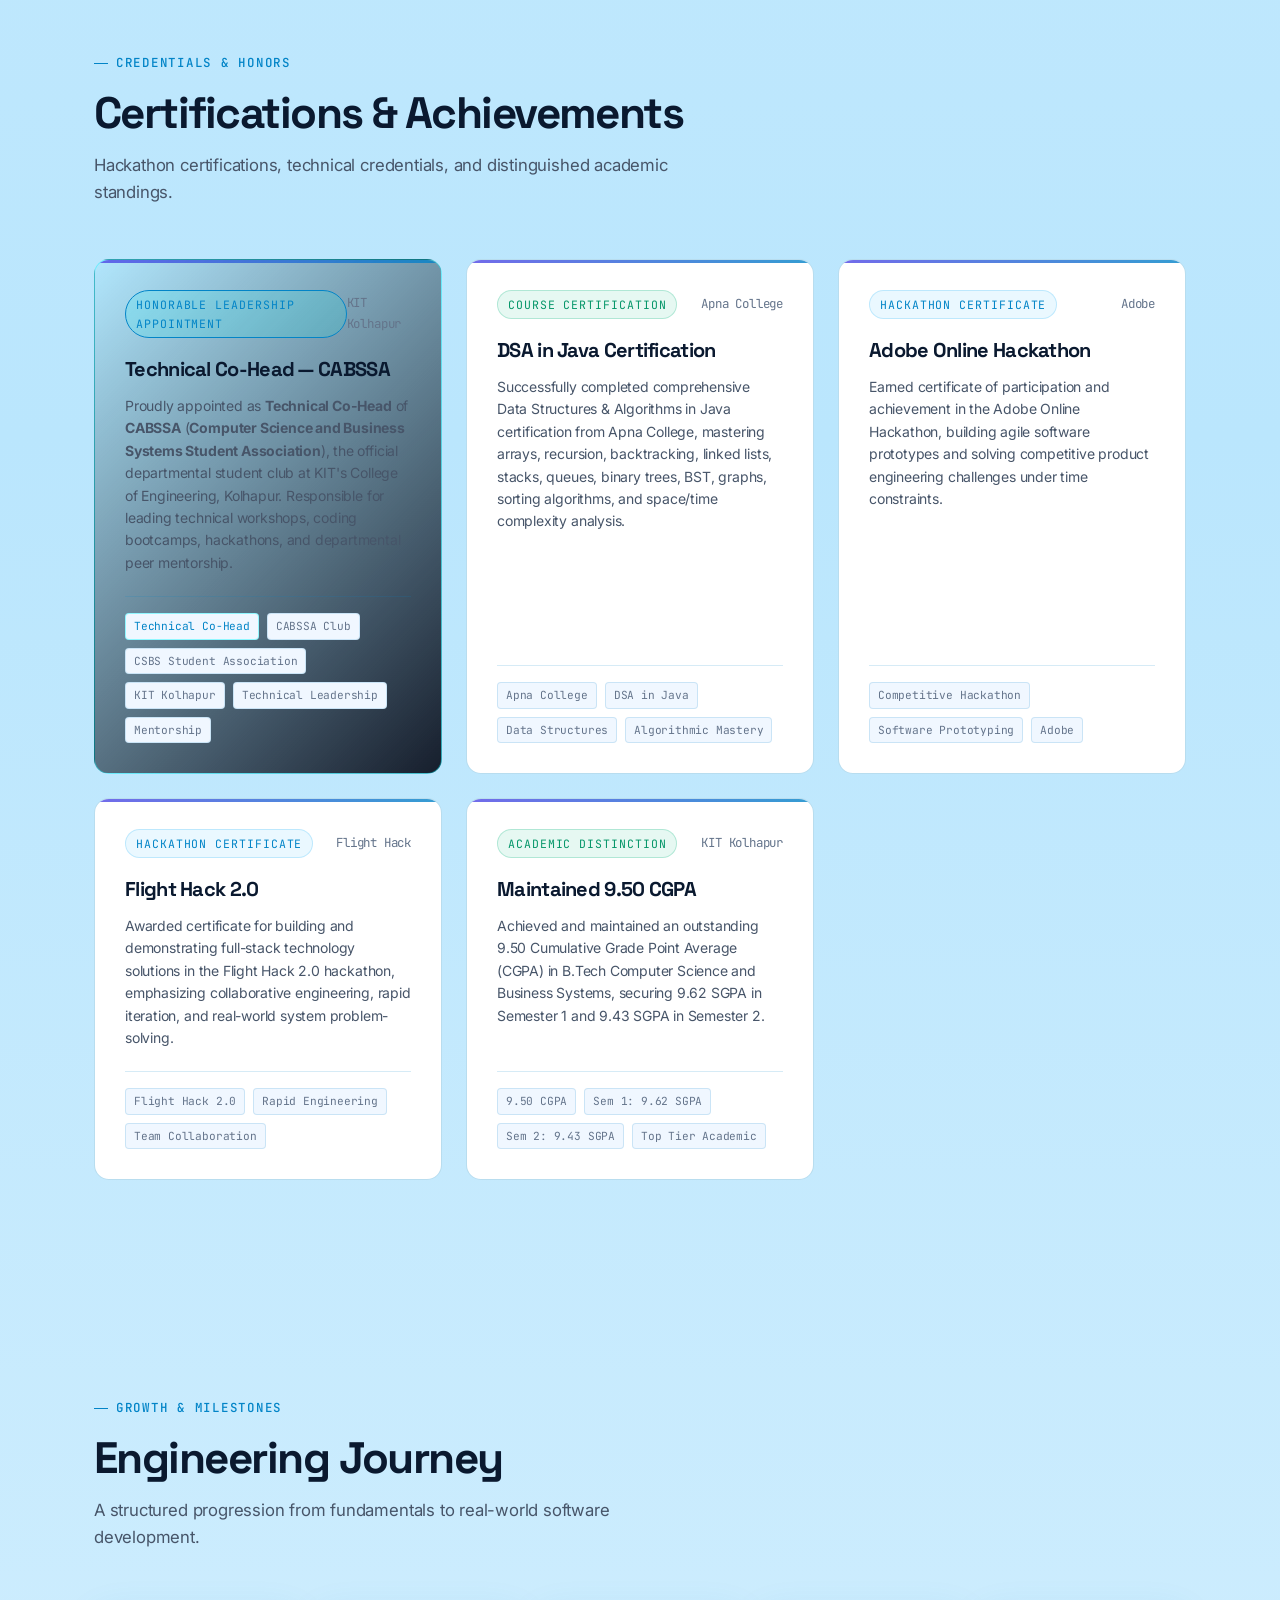
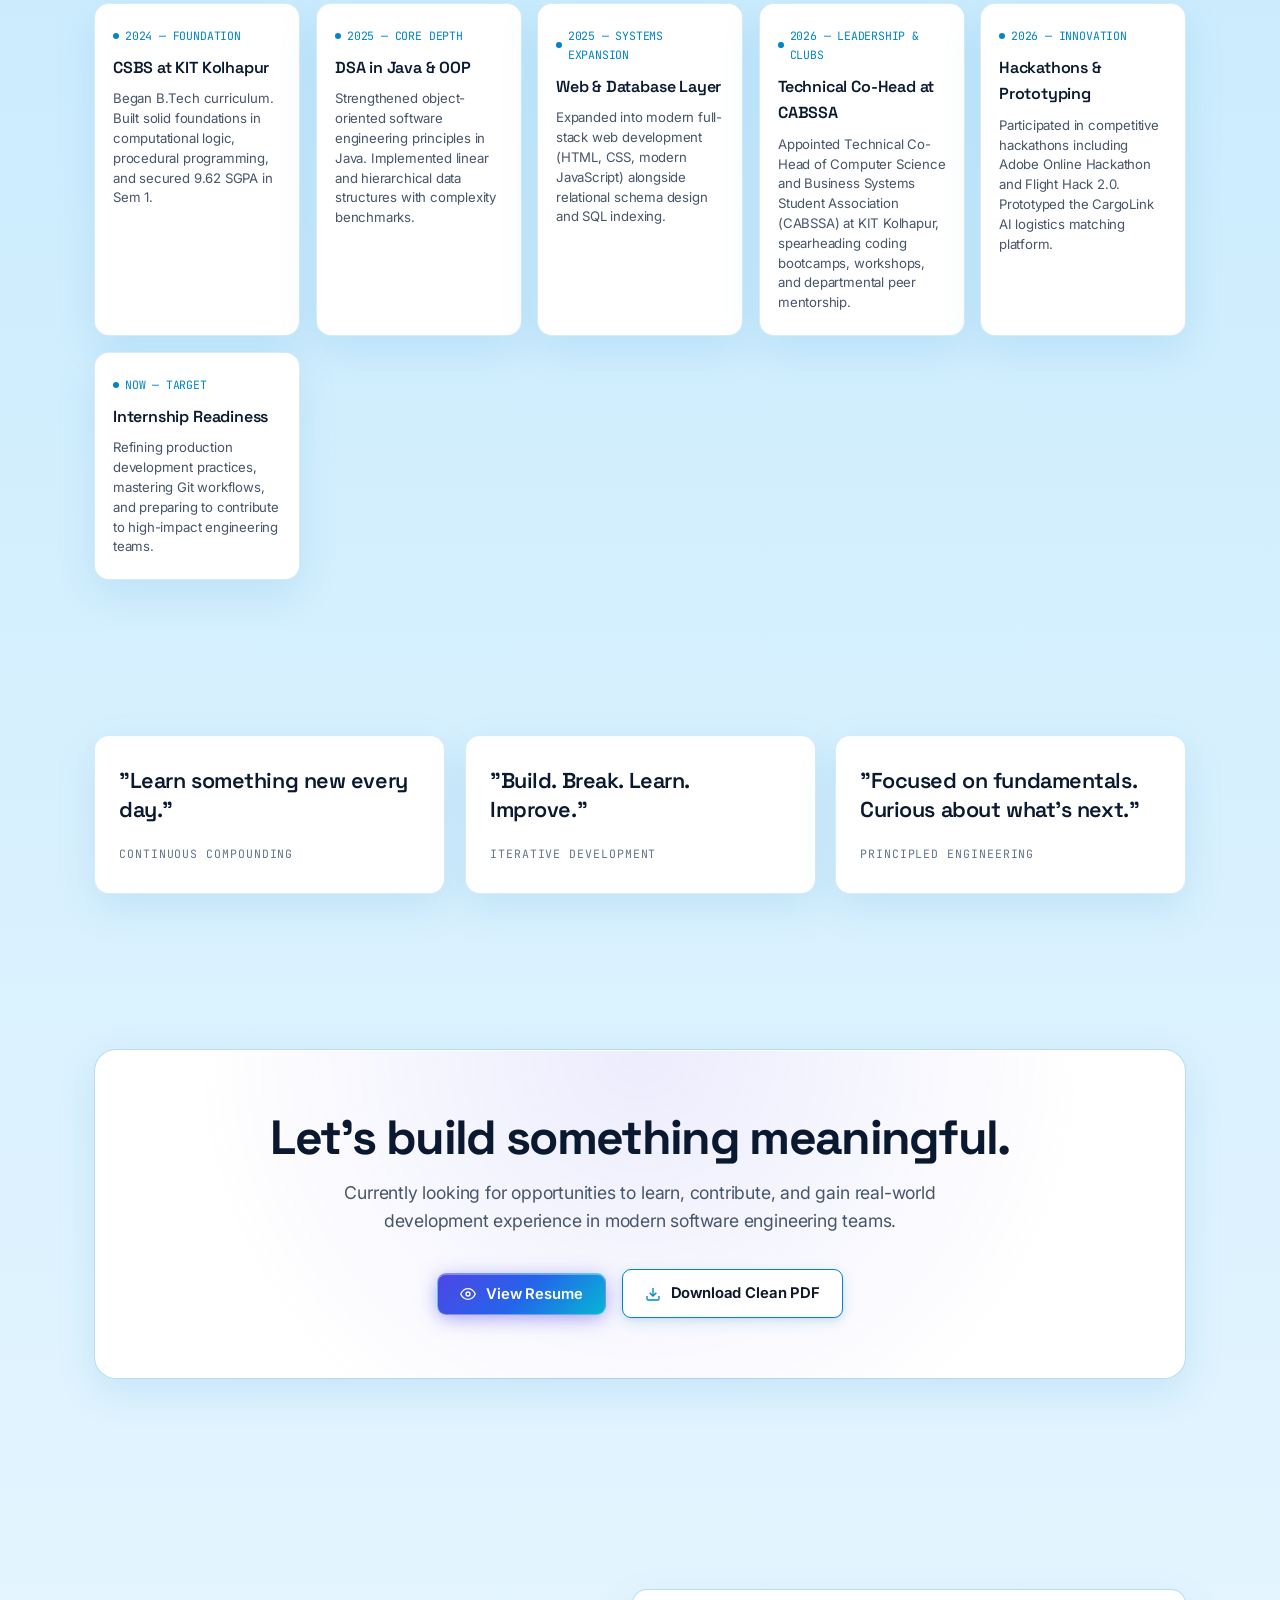
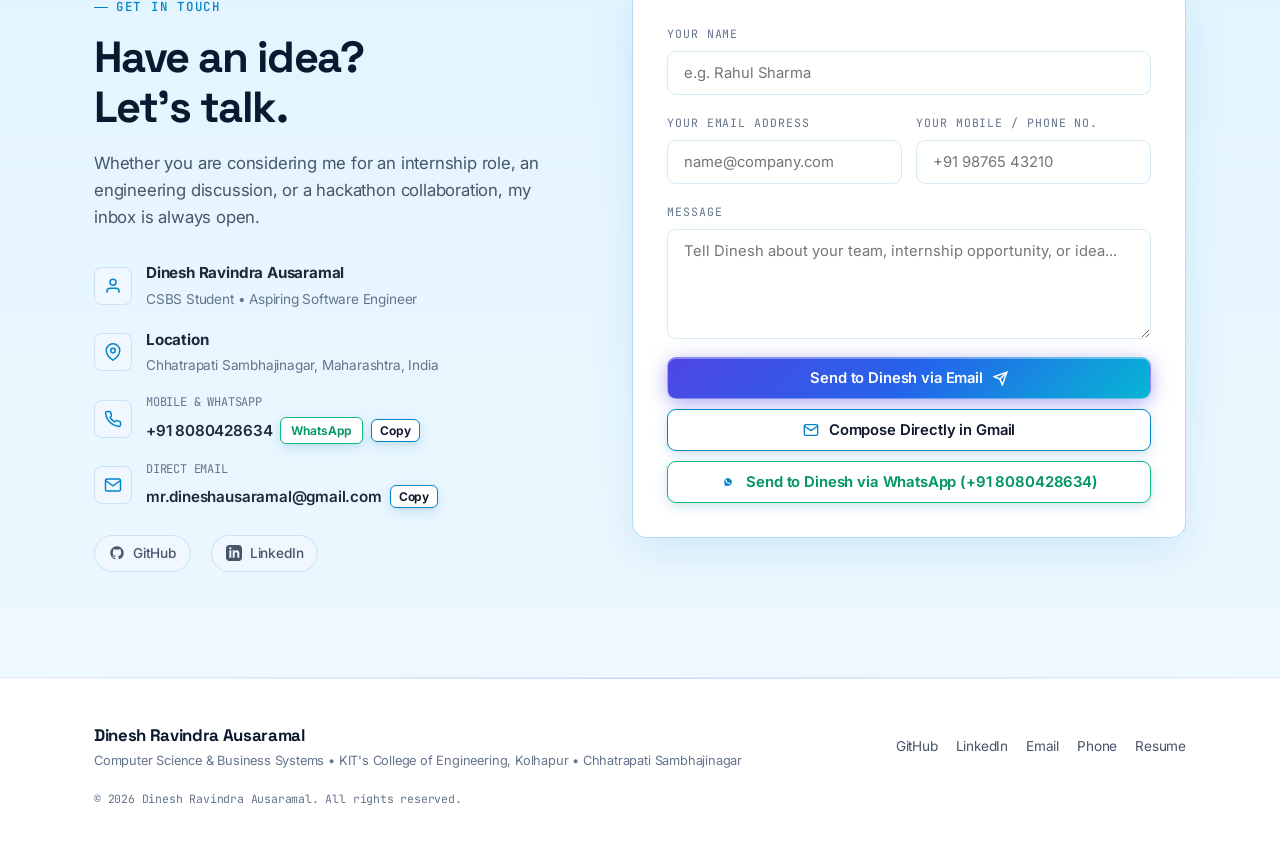
==== commit d269868b: "feat: add Technical Co-Head CABSSA achievement, communication skills, and cross-platform responsiven" ====
--- a/index.html
+++ b/index.html
@@ -165,8 +165,8 @@
               <svg width="18" height="18" viewBox="0 0 24 24" fill="none" stroke="currentColor" stroke-width="2" stroke-linecap="round" stroke-linejoin="round"><path d="M22 10v6M2 10l10-5 10 5-10 5z"/><path d="M6 12v5c3 3 9 3 12 0v-5"/></svg>
             </div>
             <div class="floating-meta">
-              <div class="title">CSBS • 2nd Year</div>
-              <div class="desc">KIT College of Engineering</div>
+              <div class="title">Technical Co-Head • CABSSA</div>
+              <div class="desc">CSBS Student Club • KIT Kolhapur</div>
             </div>
           </div>
 
@@ -295,8 +295,10 @@
           <div class="about-chips">
             <span class="chip chip-accent">CSBS Undergraduate</span>
             <span class="chip">2nd Year</span>
+            <span class="chip chip-accent" style="border-color: var(--accent-cyan); color: var(--accent-cyan);">Technical Co-Head • CABSSA</span>
             <span class="chip">KIT College of Engineering, Kolhapur</span>
             <span class="chip">Chhatrapati Sambhajinagar, Maharashtra</span>
+            <span class="chip">Professional Communication & Public Speaking</span>
             <span class="chip">Languages: English • Hindi • Marathi • Sanskrit</span>
           </div>
         </div>
@@ -306,6 +308,9 @@
           <div class="about-bio">
             <p>
               I am pursuing my Bachelor of Technology in <strong>Computer Science and Business Systems (CSBS)</strong> at KIT's College of Engineering, Kolhapur, maintaining an exceptional <strong>9.50 CGPA</strong> across all completed autonomous semesters.
+            </p>
+            <p>
+              I have been appointed as <strong>Technical Co-Head</strong> of <strong>CABSSA</strong> (<strong>Computer Science and Business Systems Student Association</strong>) — the honorable departmental student body at KIT Kolhapur — leading technical workshops, peer mentorship, and competitive coding initiatives. Alongside technical depth, I place high value on <strong>clear professional communication, public speaking, and team leadership</strong>.
             </p>
             <p>
               My technical path centers on rigorous algorithmic problem solving in <strong>Java</strong>, system modeling in <strong>C & Python</strong>, and architecting responsive web applications with modern HTML, CSS, and JavaScript.
@@ -506,6 +511,7 @@
           <button class="sim-btn skill-filter-btn" data-filter="web" role="tab" aria-selected="false">Web Dev</button>
           <button class="sim-btn skill-filter-btn" data-filter="core" role="tab" aria-selected="false">Core CS</button>
           <button class="sim-btn skill-filter-btn" data-filter="tools" role="tab" aria-selected="false">Tools</button>
+          <button class="sim-btn skill-filter-btn" data-filter="lead" role="tab" aria-selected="false">Communication & Leadership</button>
         </div>
       </div>
 
@@ -513,10 +519,10 @@
       <div class="skills-filter-row">
         <div class="skill-search-wrapper">
           <svg width="15" height="15" viewBox="0 0 24 24" fill="none" stroke="currentColor" stroke-width="2"><circle cx="11" cy="11" r="8"/><line x1="21" y1="21" x2="16.65" y2="16.65"/></svg>
-          <input type="text" id="skill-search-input" class="skill-search-input" placeholder="Search skills, topics, or concepts (e.g. Java, OOP, Git)..." aria-label="Search skills">
+          <input type="text" id="skill-search-input" class="skill-search-input" placeholder="Search skills, topics, or concepts (e.g. Java, Communication, CABSSA)..." aria-label="Search skills">
           <span class="clear-search-btn" id="clear-skill-search" style="display: none;" title="Clear search">✕</span>
         </div>
-        <div class="category-tag" id="skills-match-count">13 / 13 Skills Active</div>
+        <div class="category-tag" id="skills-match-count">16 / 16 Skills Active</div>
       </div>
 
       <div class="skills-container">
@@ -659,6 +665,40 @@
               <div class="skill-meta">
                 <div class="skill-name">VS Code</div>
                 <div class="skill-desc">Custom debugging setup, extensions, keybindings, and workflow optimization.</div>
+              </div>
+            </div>
+          </div>
+        </div>
+
+        <!-- Group 5: Communication & Leadership -->
+        <div class="skills-category" data-group="lead">
+          <div class="category-header">
+            <div class="category-title">
+              <svg width="18" height="18" viewBox="0 0 24 24" fill="none" stroke="currentColor" stroke-width="2" stroke-linecap="round" stroke-linejoin="round" style="color: var(--accent-cyan);"><path d="M17 21v-2a4 4 0 0 0-4-4H5a4 4 0 0 0-4 4v2"/><circle cx="9" cy="7" r="4"/><path d="M23 21v-2a4 4 0 0 0-3-3.87"/><path d="M16 3.13a4 4 0 0 1 0 7.75"/></svg>
+              <span>Communication & Leadership</span>
+            </div>
+            <span class="category-tag">HONORABLE ROLE & SOFT SKILLS</span>
+          </div>
+          <div class="skills-grid">
+            <div class="skill-item">
+              <div class="skill-icon">🗣️</div>
+              <div class="skill-meta">
+                <div class="skill-name">Professional Communication</div>
+                <div class="skill-desc">Clear technical articulation, active listening, cross-functional team coordination, and structured technical documentation.</div>
+              </div>
+            </div>
+            <div class="skill-item">
+              <div class="skill-icon">🎙️</div>
+              <div class="skill-meta">
+                <div class="skill-name">Public Speaking & Presentations</div>
+                <div class="skill-desc">Delivering engaging tech talks, workshop presentations, project demonstrations, and articulate ideas with confidence.</div>
+              </div>
+            </div>
+            <div class="skill-item">
+              <div class="skill-icon">🏛️</div>
+              <div class="skill-meta">
+                <div class="skill-name">Technical Co-Head (CABSSA)</div>
+                <div class="skill-desc">Directing technical initiatives, organizing hackathons, and driving peer mentorship for Computer Science and Business Systems Student Association.</div>
               </div>
             </div>
           </div>
@@ -923,6 +963,28 @@
       </div>
 
       <div class="cert-grid reveal">
+        <!-- Achievement 1: Technical Co-Head of CABSSA -->
+        <div class="cert-card" style="border-color: rgba(0, 245, 255, 0.4); background: linear-gradient(135deg, rgba(0, 245, 255, 0.05) 0%, rgba(13, 19, 33, 0.95) 100%);">
+          <div>
+            <div class="cert-badge-row">
+              <span class="cert-pill academic" style="background: rgba(0, 245, 255, 0.15); color: var(--accent-cyan); border-color: var(--accent-cyan);">HONORABLE LEADERSHIP APPOINTMENT</span>
+              <span class="cert-issuer">KIT Kolhapur</span>
+            </div>
+            <h3 class="cert-title">Technical Co-Head — CABSSA</h3>
+            <p class="cert-desc">
+              Proudly appointed as <strong>Technical Co-Head</strong> of <strong>CABSSA</strong> (<strong>Computer Science and Business Systems Student Association</strong>), the official departmental student club at KIT's College of Engineering, Kolhapur. Responsible for leading technical workshops, coding bootcamps, hackathons, and departmental peer mentorship.
+            </p>
+          </div>
+          <div class="cert-tags">
+            <span class="cert-tag" style="color: var(--accent-cyan); border-color: rgba(0,245,255,0.4);">Technical Co-Head</span>
+            <span class="cert-tag">CABSSA Club</span>
+            <span class="cert-tag">CSBS Student Association</span>
+            <span class="cert-tag">KIT Kolhapur</span>
+            <span class="cert-tag">Technical Leadership</span>
+            <span class="cert-tag">Mentorship</span>
+          </div>
+        </div>
+
         <!-- Certificate 1: Apna College DSA in Java -->
         <div class="cert-card">
           <div>
@@ -1035,12 +1097,18 @@
         </div>
 
         <div class="journey-node reveal reveal-delay-1">
+          <div class="node-year">2026 — LEADERSHIP & CLUBS</div>
+          <div class="node-title">Technical Co-Head at CABSSA</div>
+          <div class="node-desc">Appointed Technical Co-Head of Computer Science and Business Systems Student Association (CABSSA) at KIT Kolhapur, spearheading coding bootcamps, workshops, and departmental peer mentorship.</div>
+        </div>
+
+        <div class="journey-node reveal reveal-delay-2">
           <div class="node-year">2026 — INNOVATION</div>
-          <div class="node-title">Hackathons & Certifications</div>
+          <div class="node-title">Hackathons & Prototyping</div>
           <div class="node-desc">Participated in competitive hackathons including Adobe Online Hackathon and Flight Hack 2.0. Prototyped the CargoLink AI logistics matching platform.</div>
         </div>
 
-        <div class="journey-node reveal reveal-delay-2">
+        <div class="journey-node reveal reveal-delay-3">
           <div class="node-year">NOW — TARGET</div>
           <div class="node-title">Internship Readiness</div>
           <div class="node-desc">Refining production development practices, mastering Git workflows, and preparing to contribute to high-impact engineering teams.</div>
--- a/styles.css
+++ b/styles.css
@@ -1960,7 +1960,7 @@
 
 .skills-grid {
   display: grid;
-  grid-template-columns: repeat(auto-fill, minmax(230px, 1fr));
+  grid-template-columns: repeat(auto-fill, minmax(min(230px, 100%), 1fr));
   gap: 12px;
 }
 
@@ -2290,7 +2290,7 @@
 /* Feature Pillars Grid */
 .features-grid {
   display: grid;
-  grid-template-columns: repeat(auto-fit, minmax(260px, 1fr));
+  grid-template-columns: repeat(auto-fit, minmax(min(260px, 100%), 1fr));
   gap: 18px;
 }
 
@@ -2345,7 +2345,7 @@
    ========================================================================== */
 .cert-grid {
   display: grid;
-  grid-template-columns: repeat(auto-fit, minmax(320px, 1fr));
+  grid-template-columns: repeat(auto-fit, minmax(min(320px, 100%), 1fr));
   gap: 24px;
 }
 
@@ -2576,7 +2576,7 @@
    ========================================================================== */
 .journey-timeline {
   display: grid;
-  grid-template-columns: repeat(auto-fit, minmax(200px, 1fr));
+  grid-template-columns: repeat(auto-fit, minmax(min(200px, 100%), 1fr));
   gap: 16px;
   margin-top: 36px;
 }
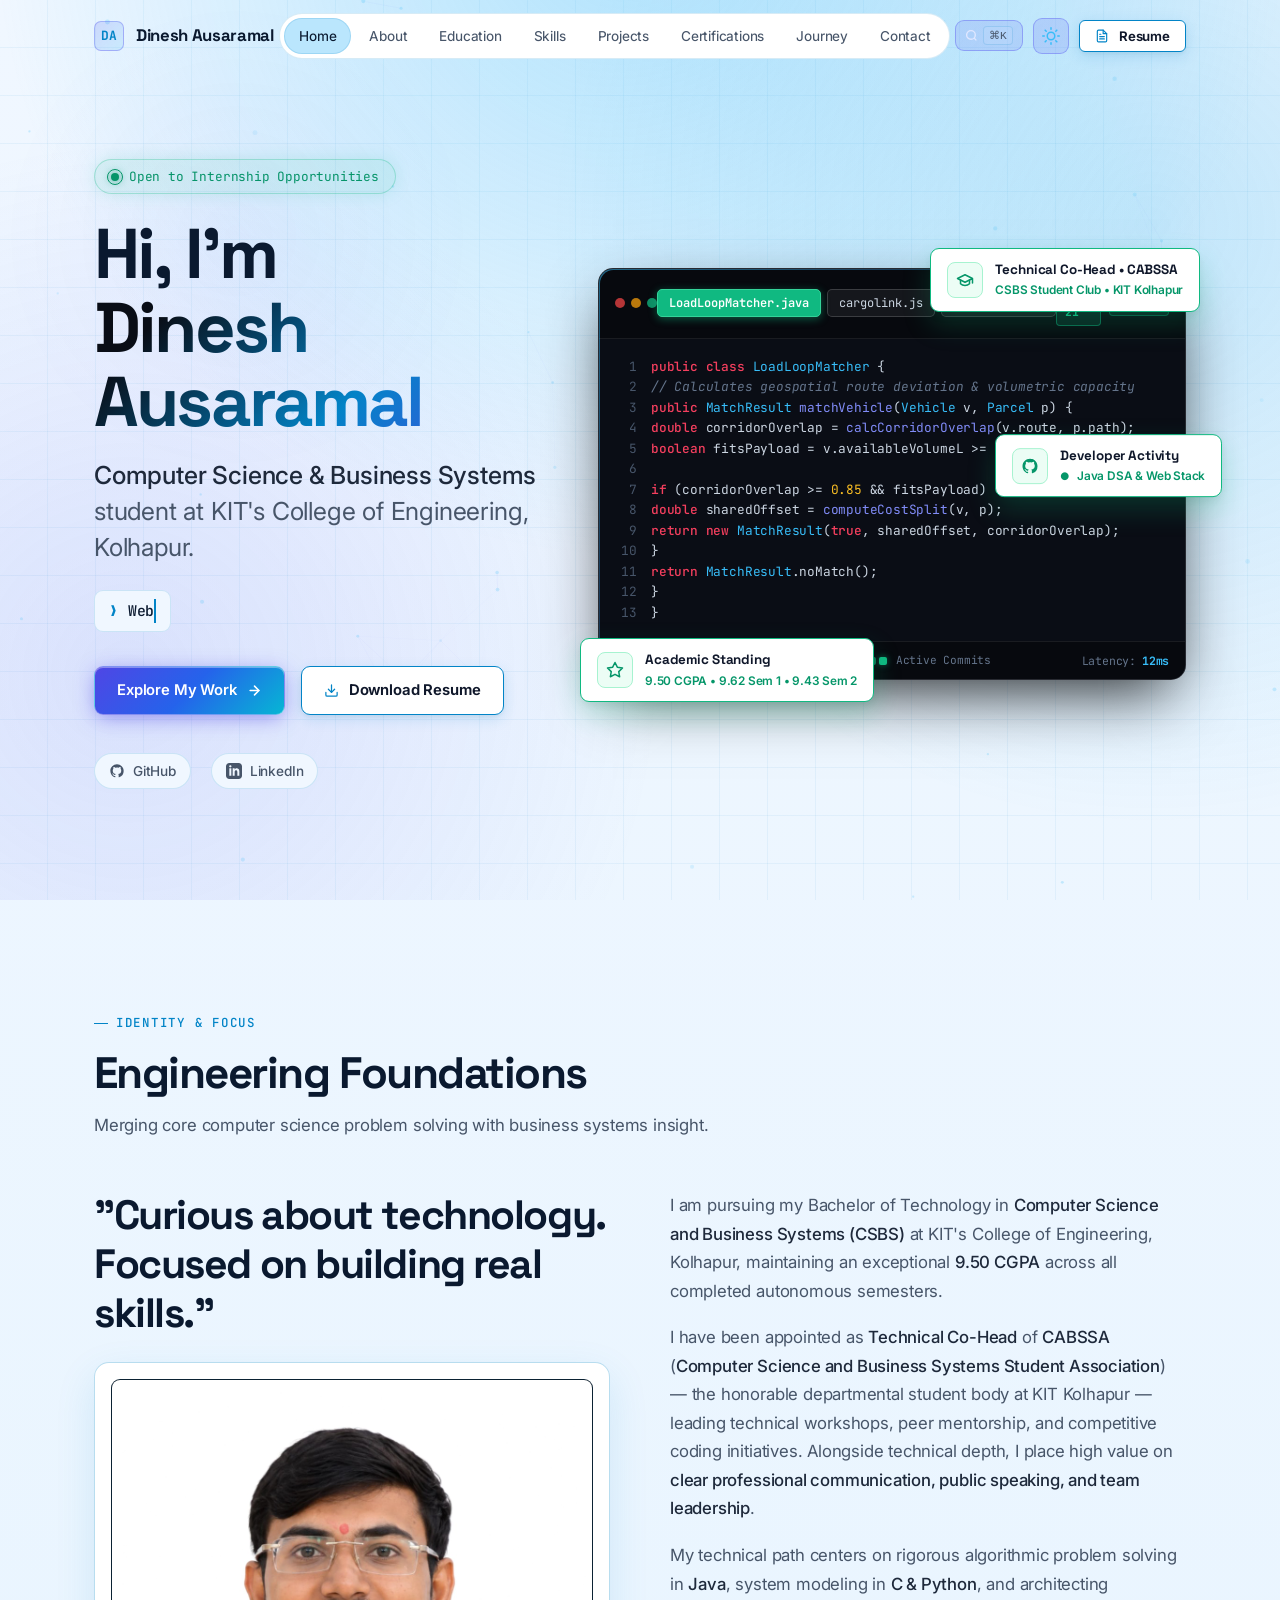
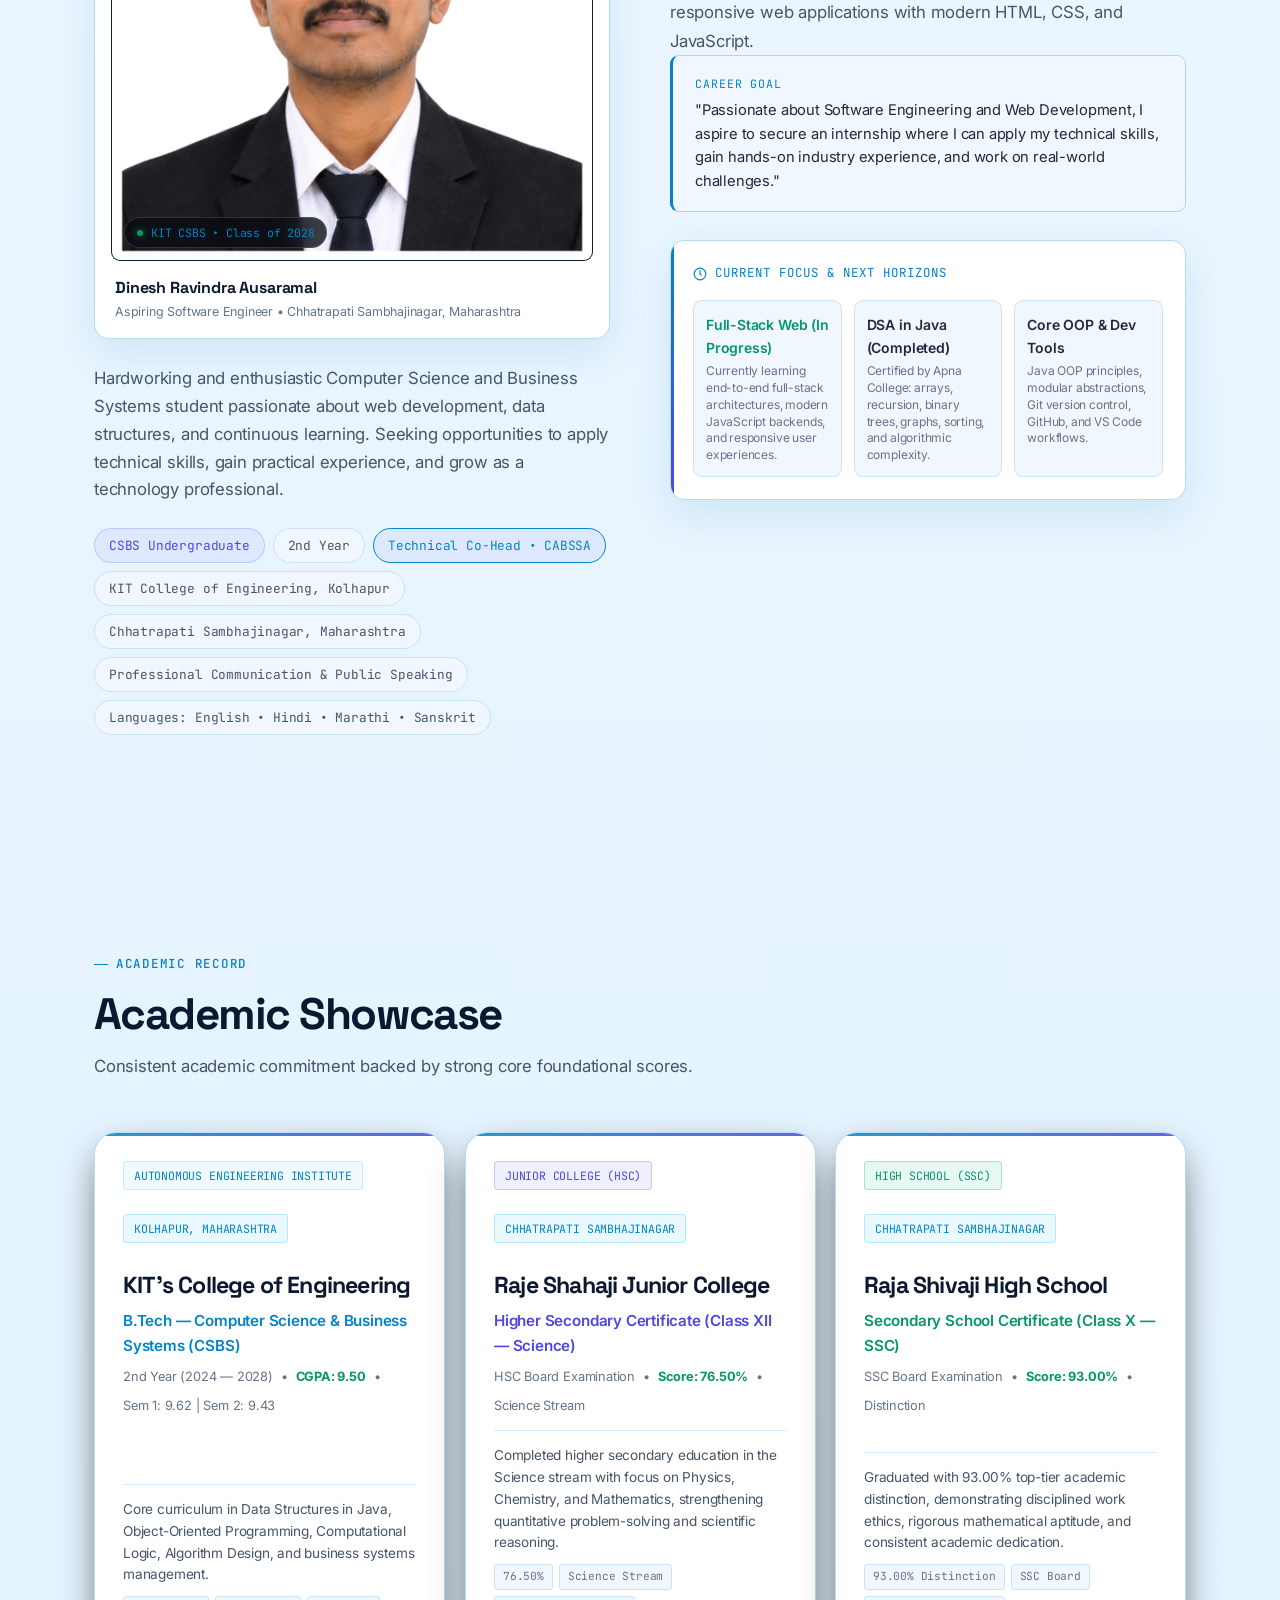
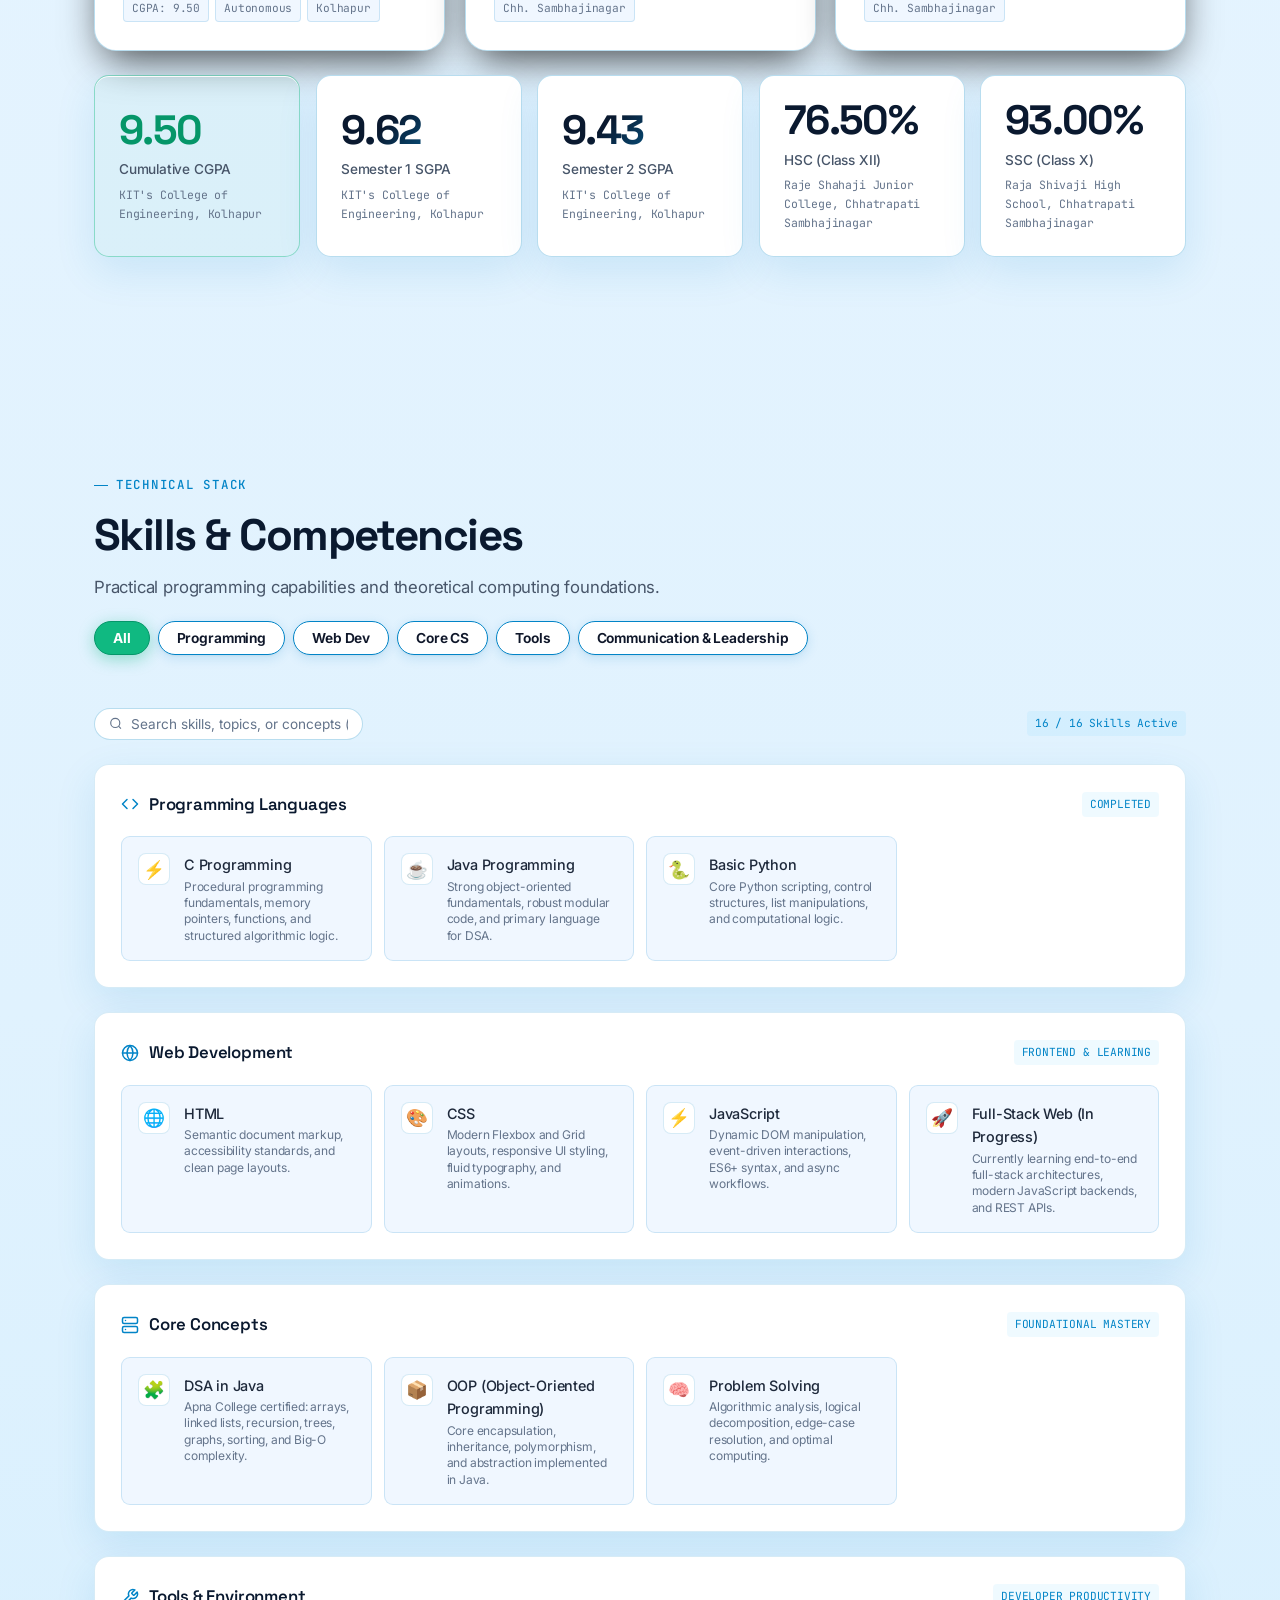
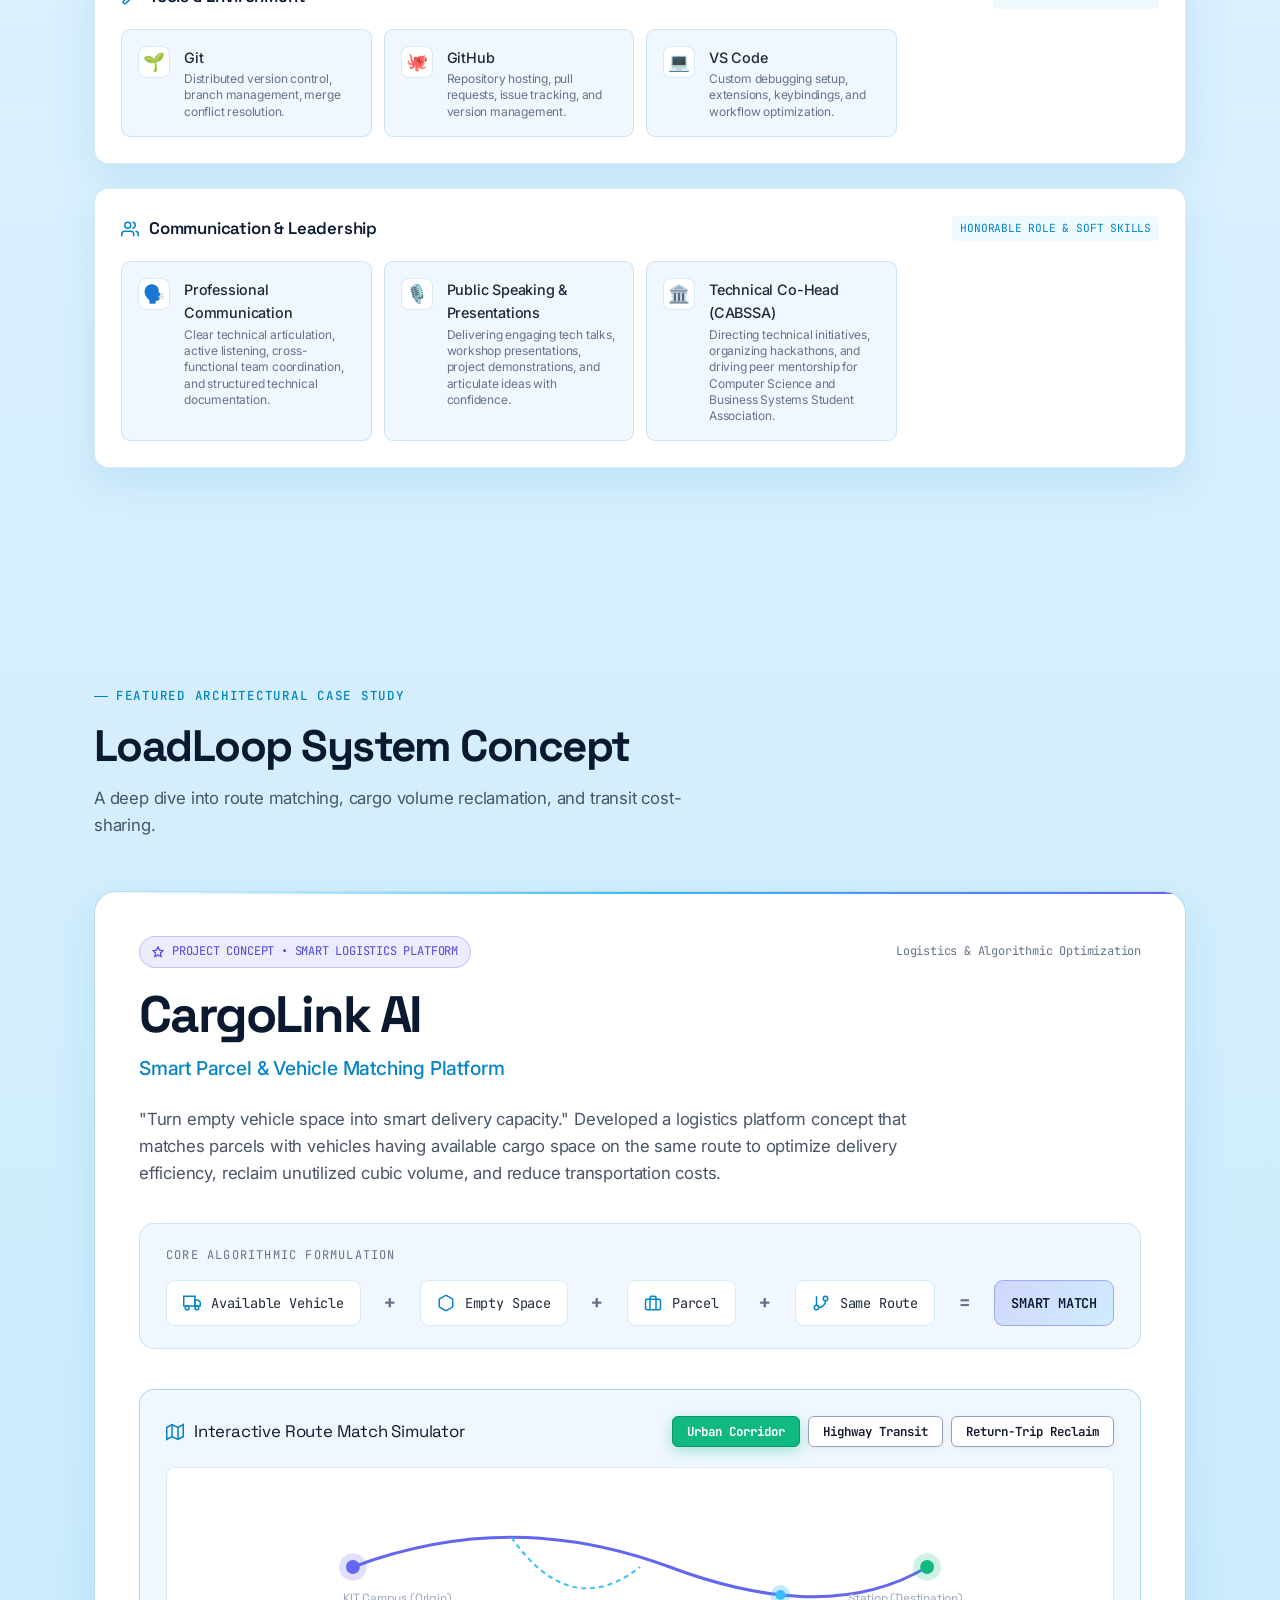
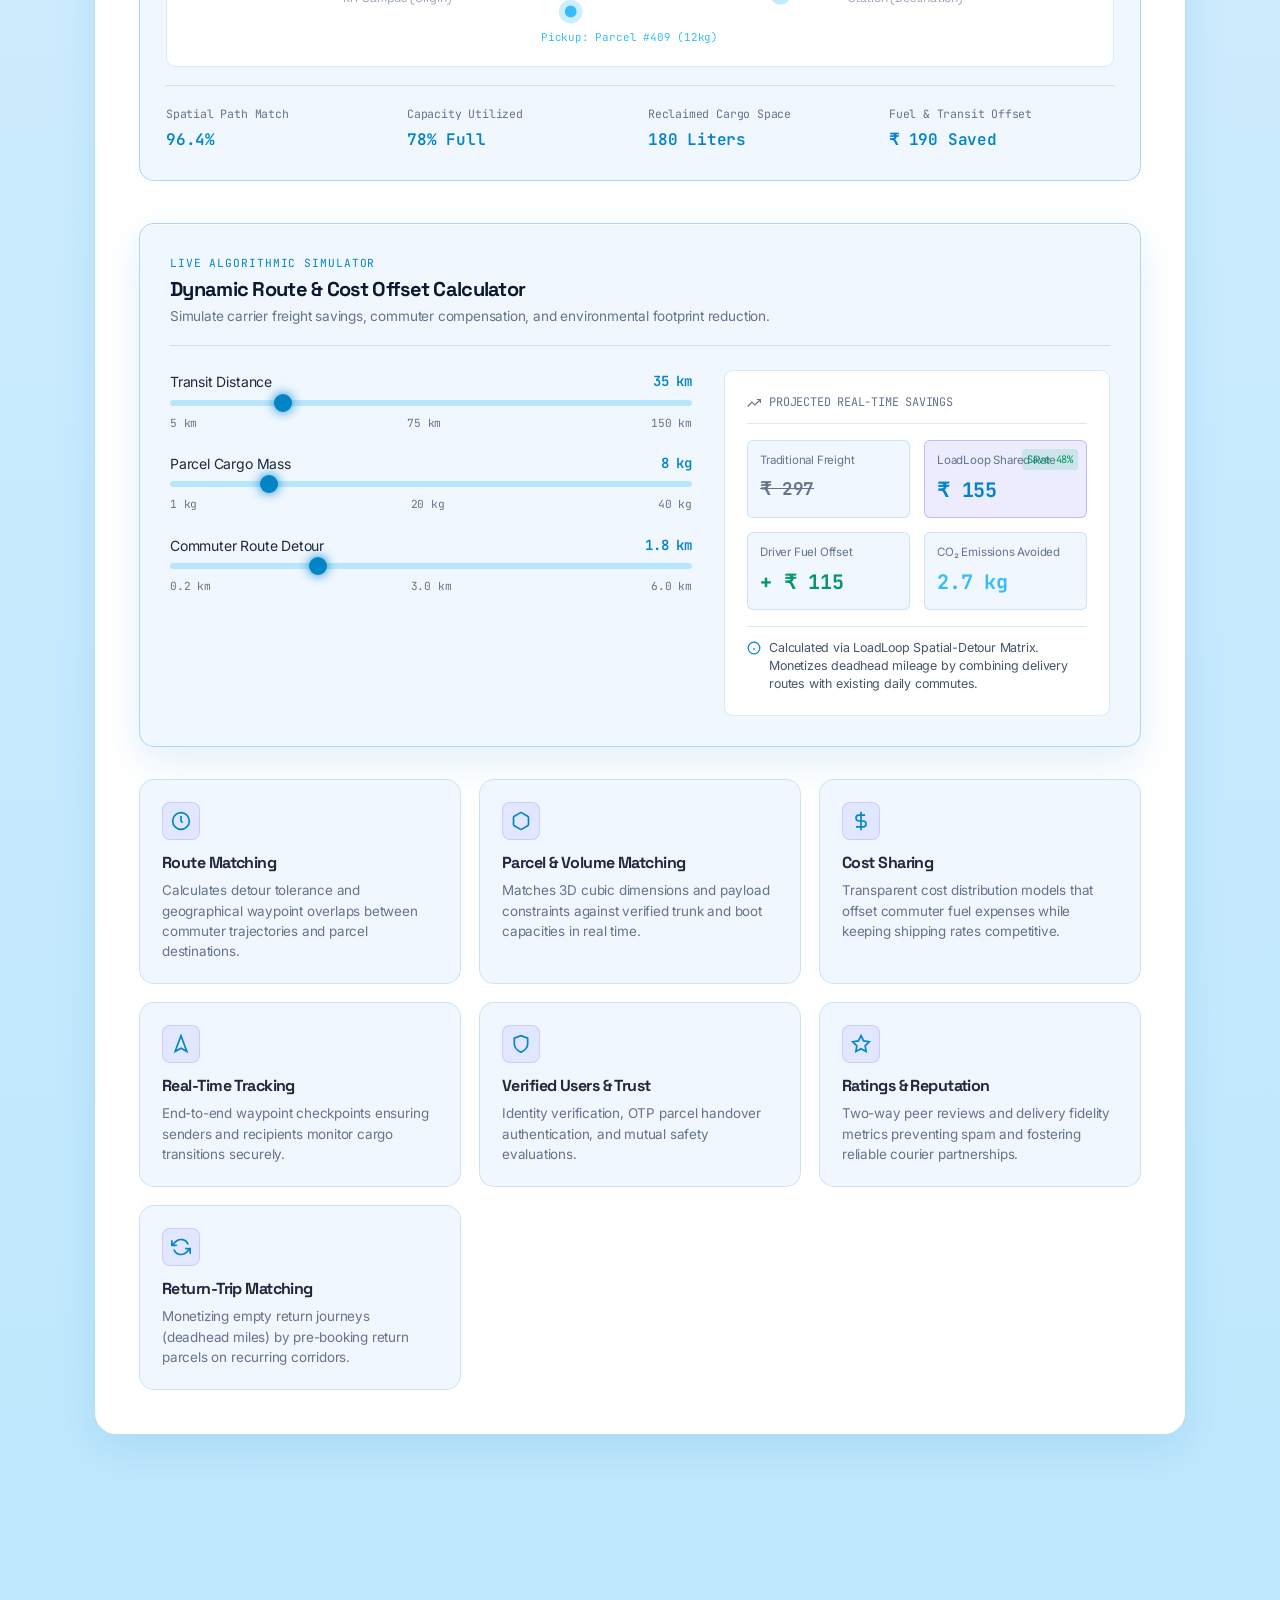
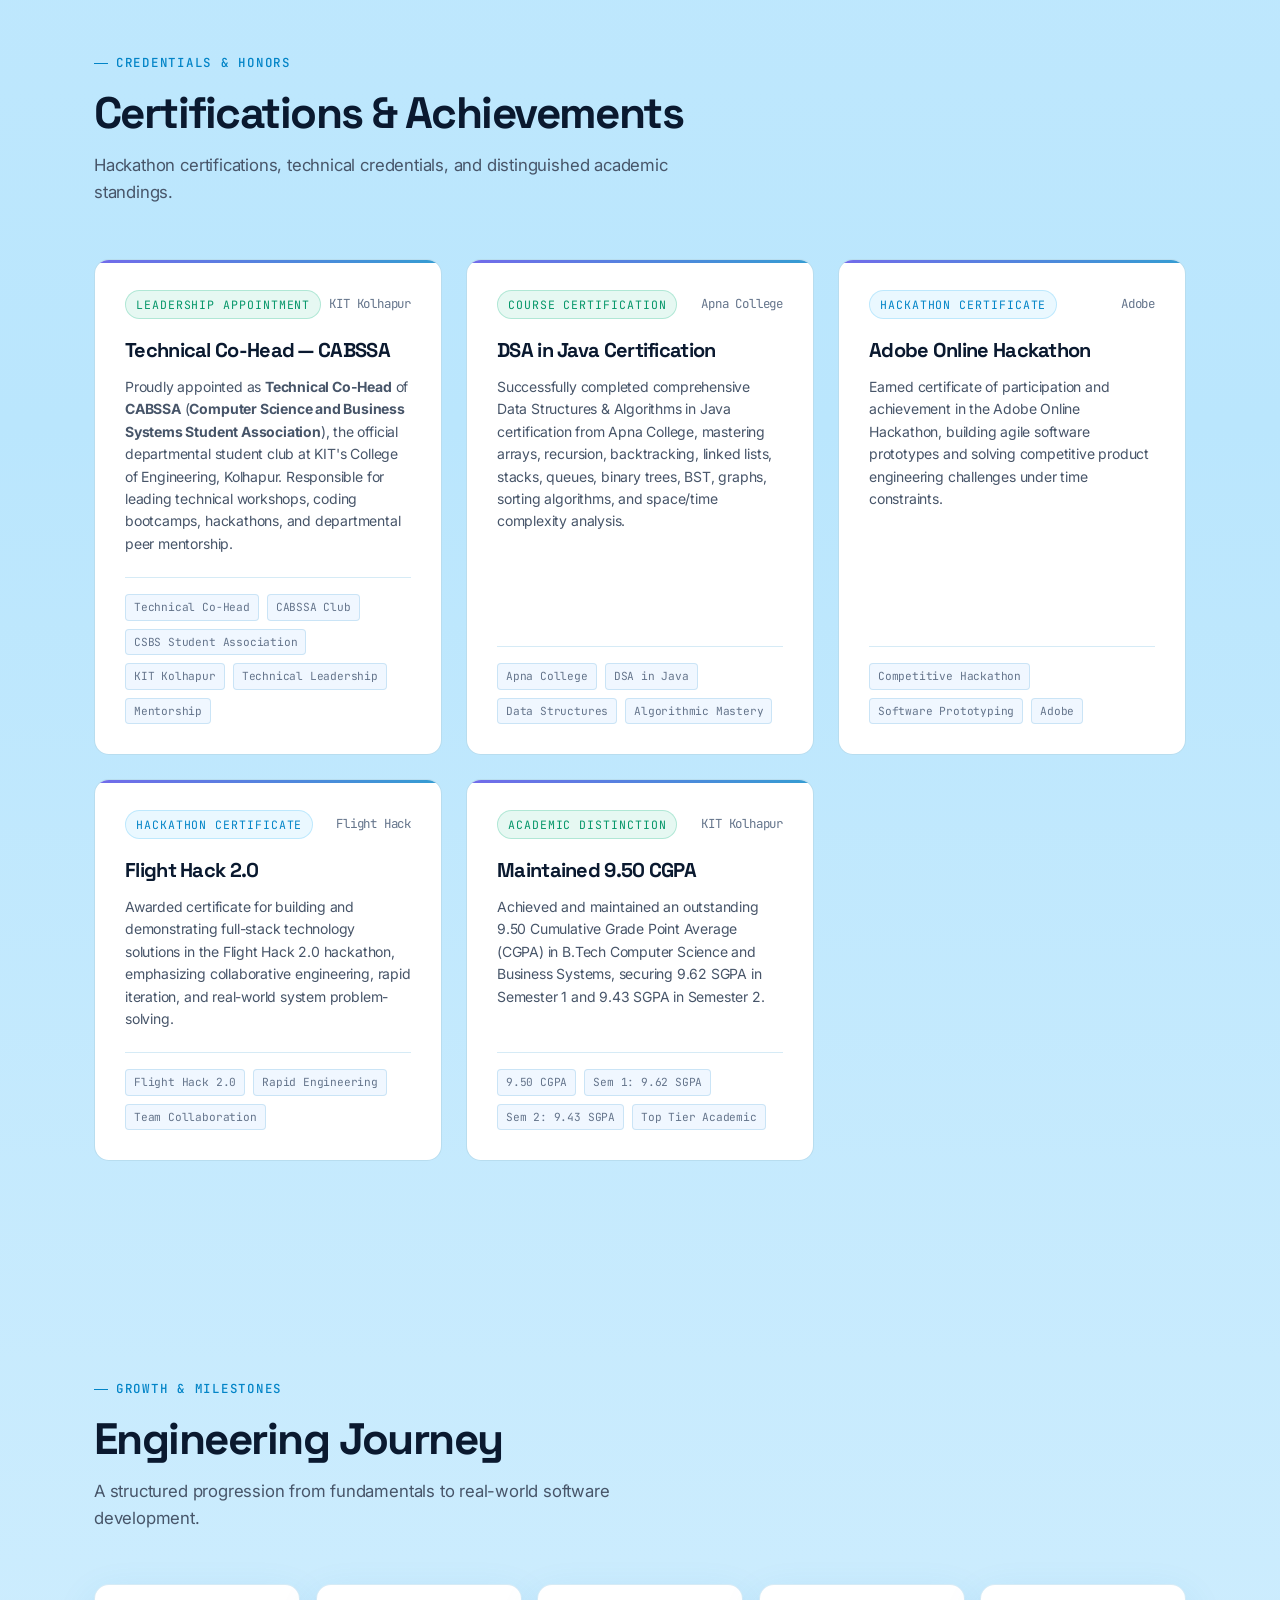
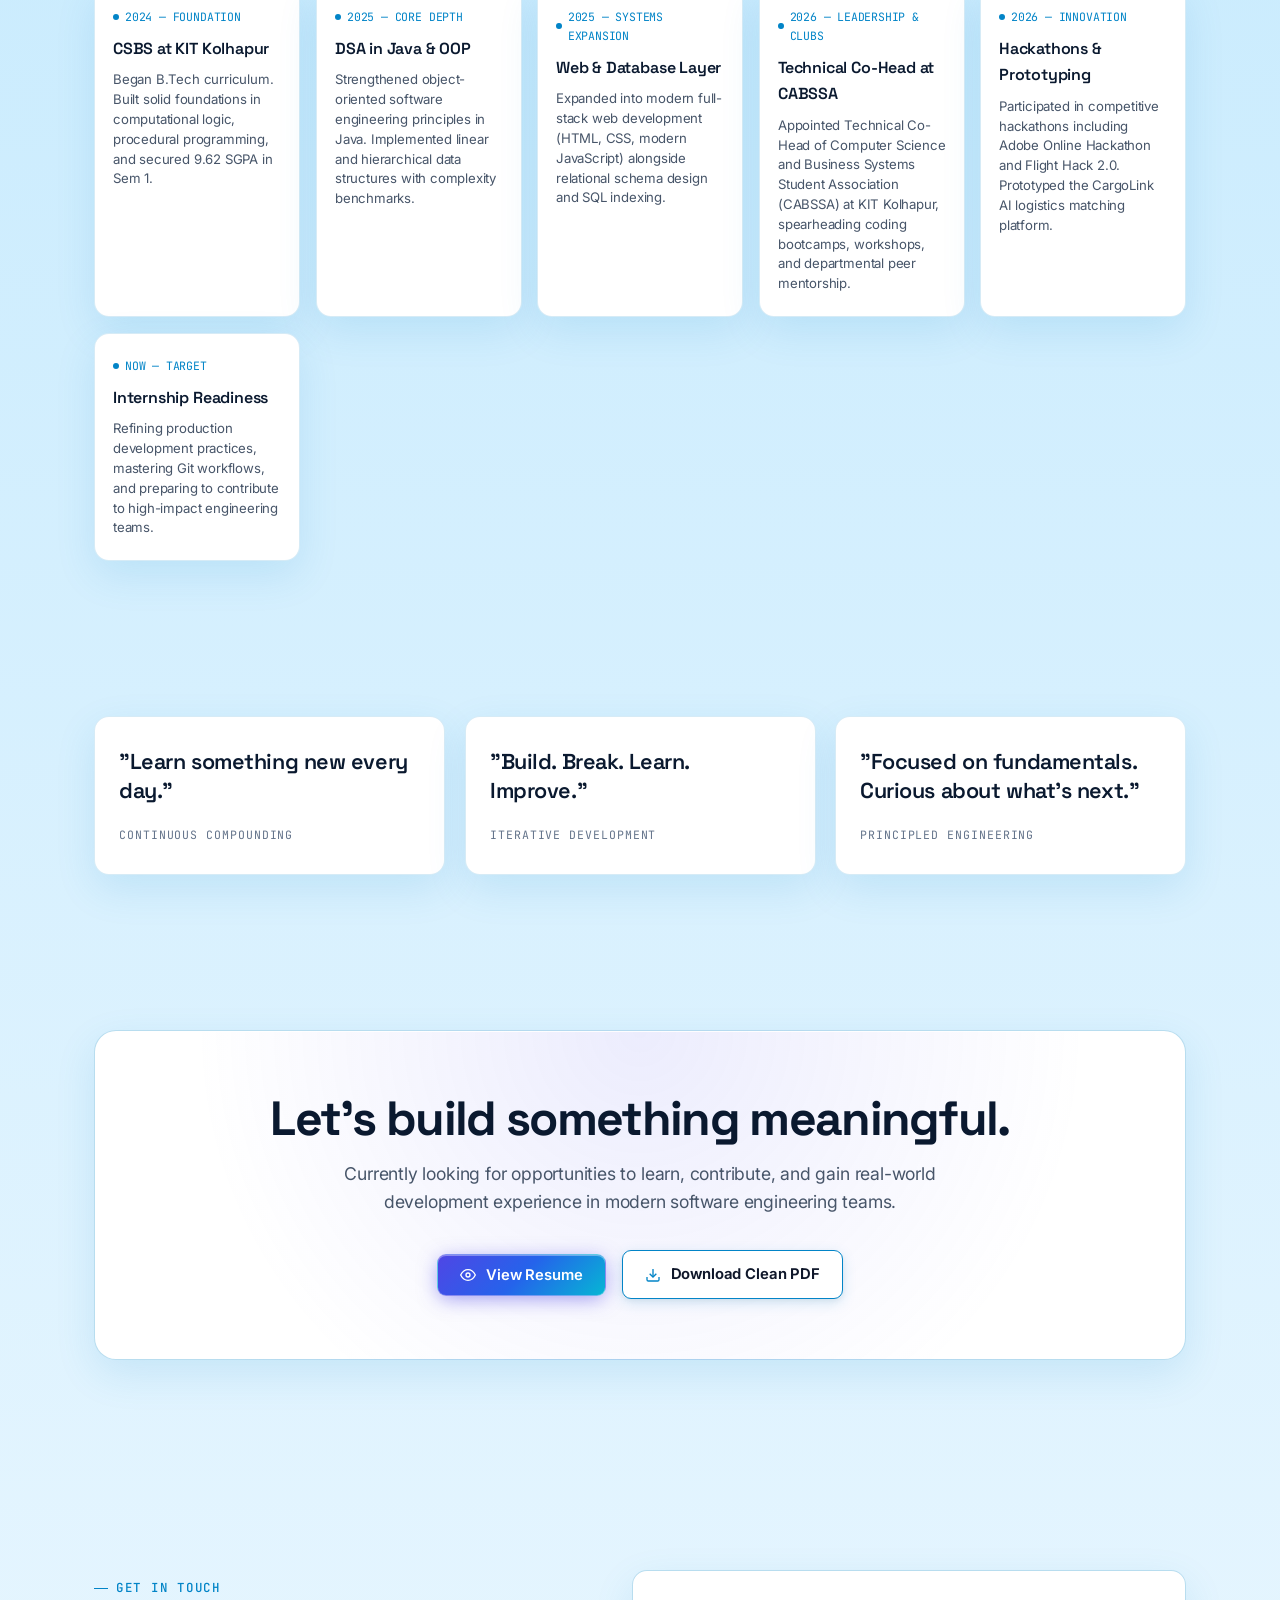
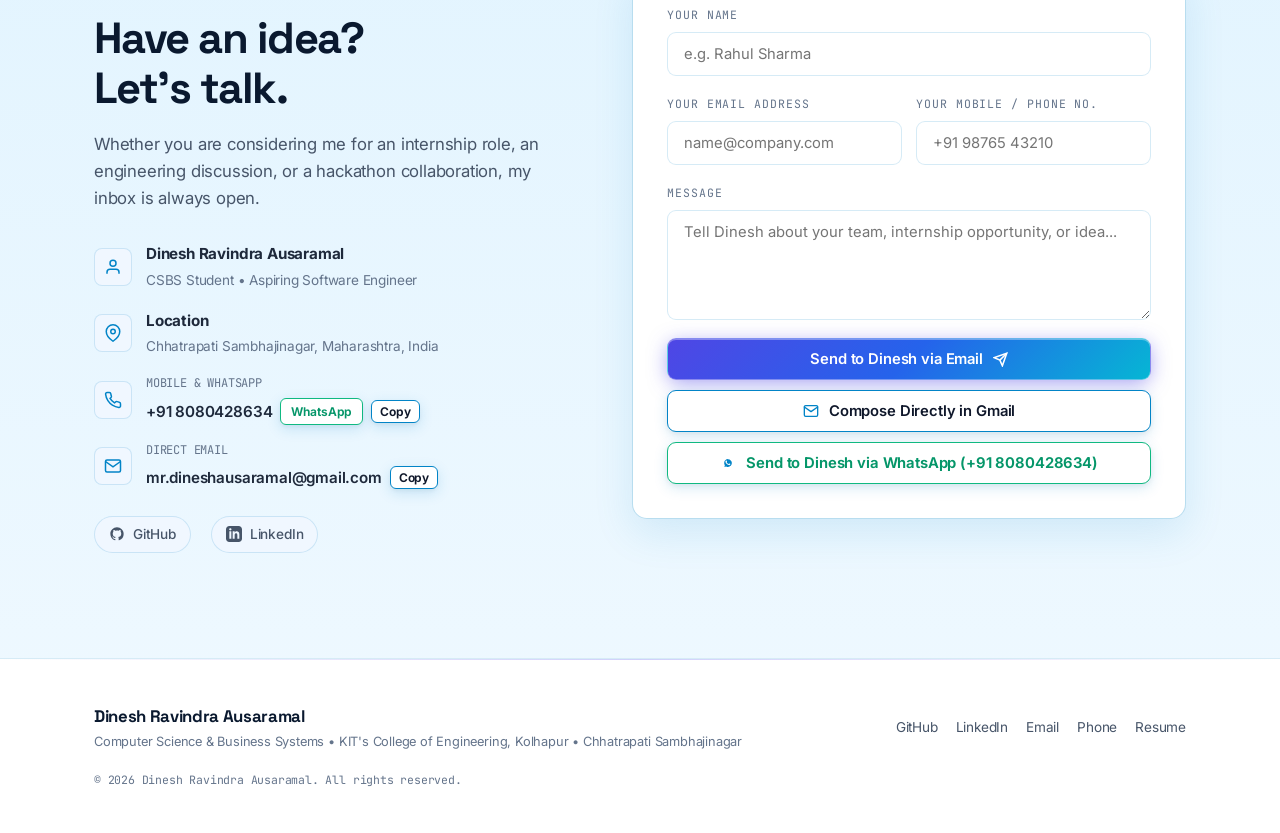
==== commit a28ed71b: "style: standardize CABSSA achievement card background to match all cards" ====
--- a/index.html
+++ b/index.html
@@ -964,10 +964,10 @@
 
       <div class="cert-grid reveal">
         <!-- Achievement 1: Technical Co-Head of CABSSA -->
-        <div class="cert-card" style="border-color: rgba(0, 245, 255, 0.4); background: linear-gradient(135deg, rgba(0, 245, 255, 0.05) 0%, rgba(13, 19, 33, 0.95) 100%);">
+        <div class="cert-card">
           <div>
             <div class="cert-badge-row">
-              <span class="cert-pill academic" style="background: rgba(0, 245, 255, 0.15); color: var(--accent-cyan); border-color: var(--accent-cyan);">HONORABLE LEADERSHIP APPOINTMENT</span>
+              <span class="cert-pill academic">LEADERSHIP APPOINTMENT</span>
               <span class="cert-issuer">KIT Kolhapur</span>
             </div>
             <h3 class="cert-title">Technical Co-Head — CABSSA</h3>
@@ -976,7 +976,7 @@
             </p>
           </div>
           <div class="cert-tags">
-            <span class="cert-tag" style="color: var(--accent-cyan); border-color: rgba(0,245,255,0.4);">Technical Co-Head</span>
+            <span class="cert-tag">Technical Co-Head</span>
             <span class="cert-tag">CABSSA Club</span>
             <span class="cert-tag">CSBS Student Association</span>
             <span class="cert-tag">KIT Kolhapur</span>
